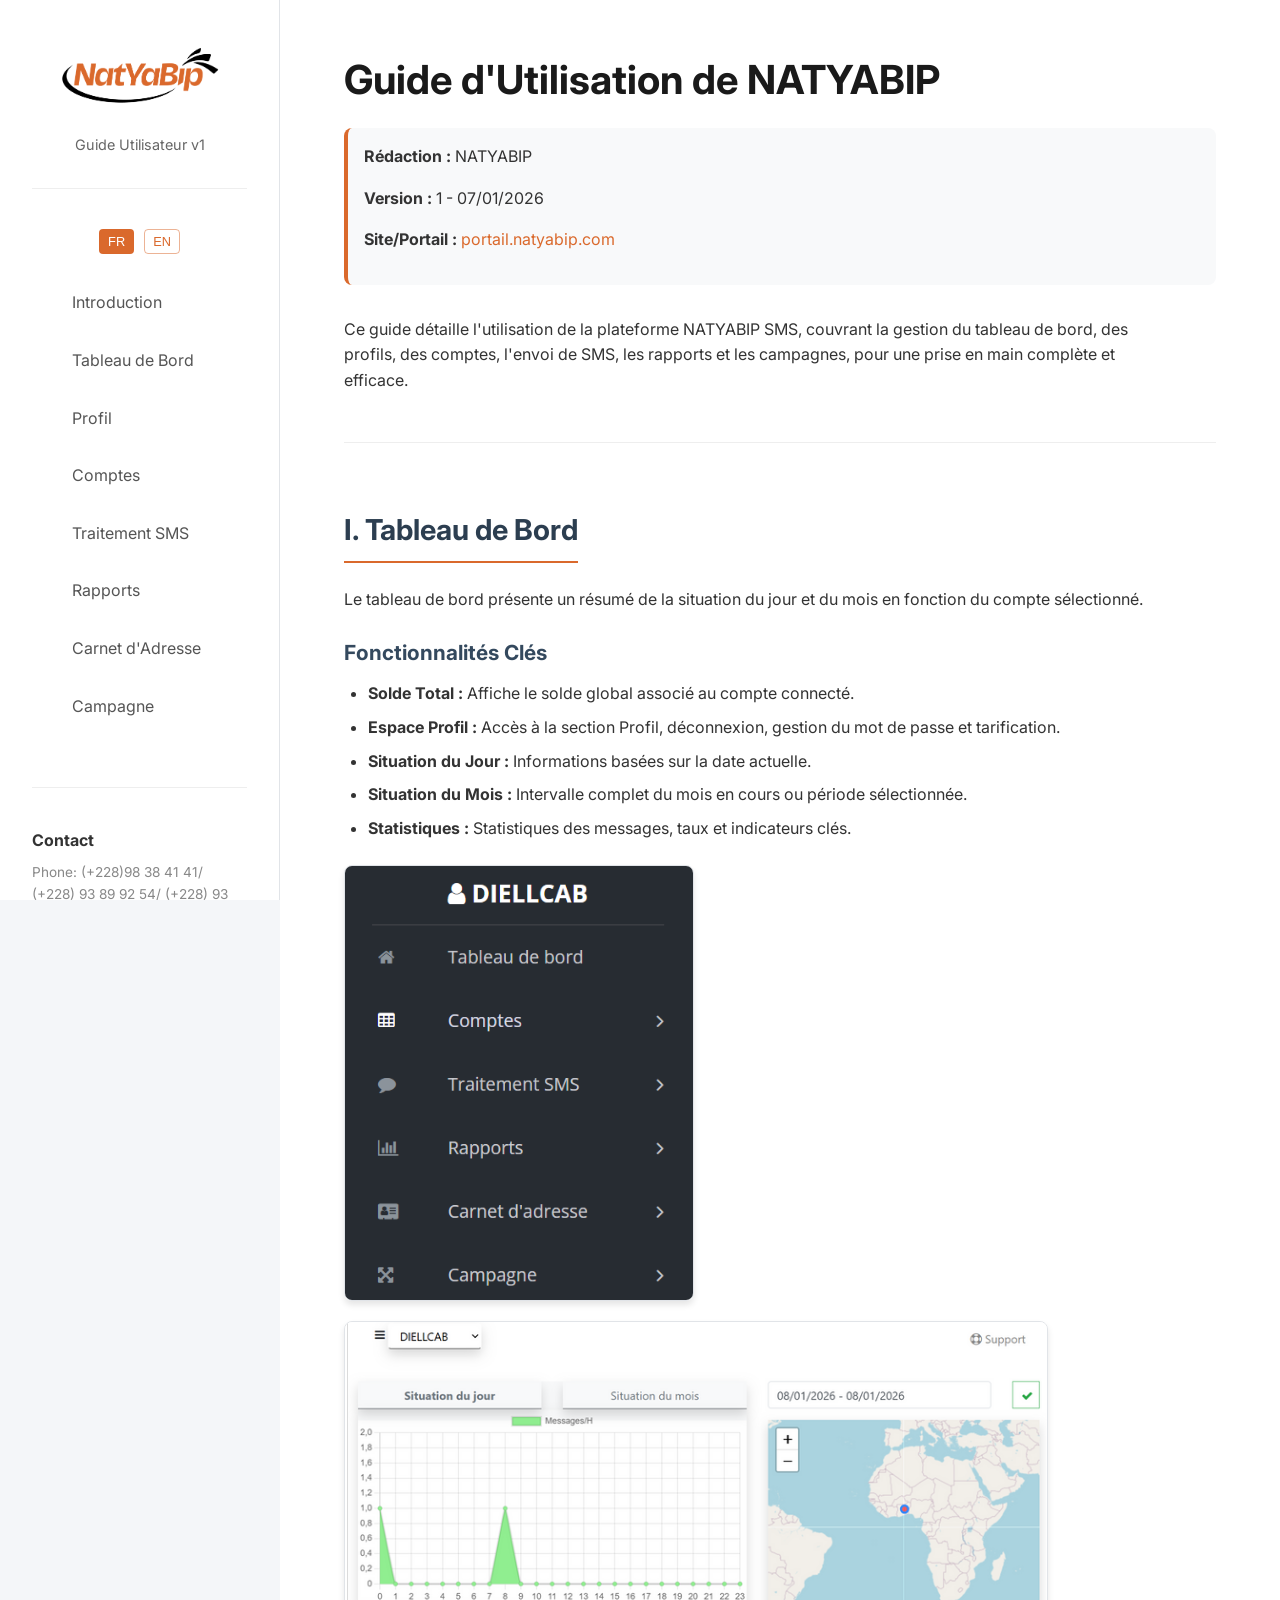
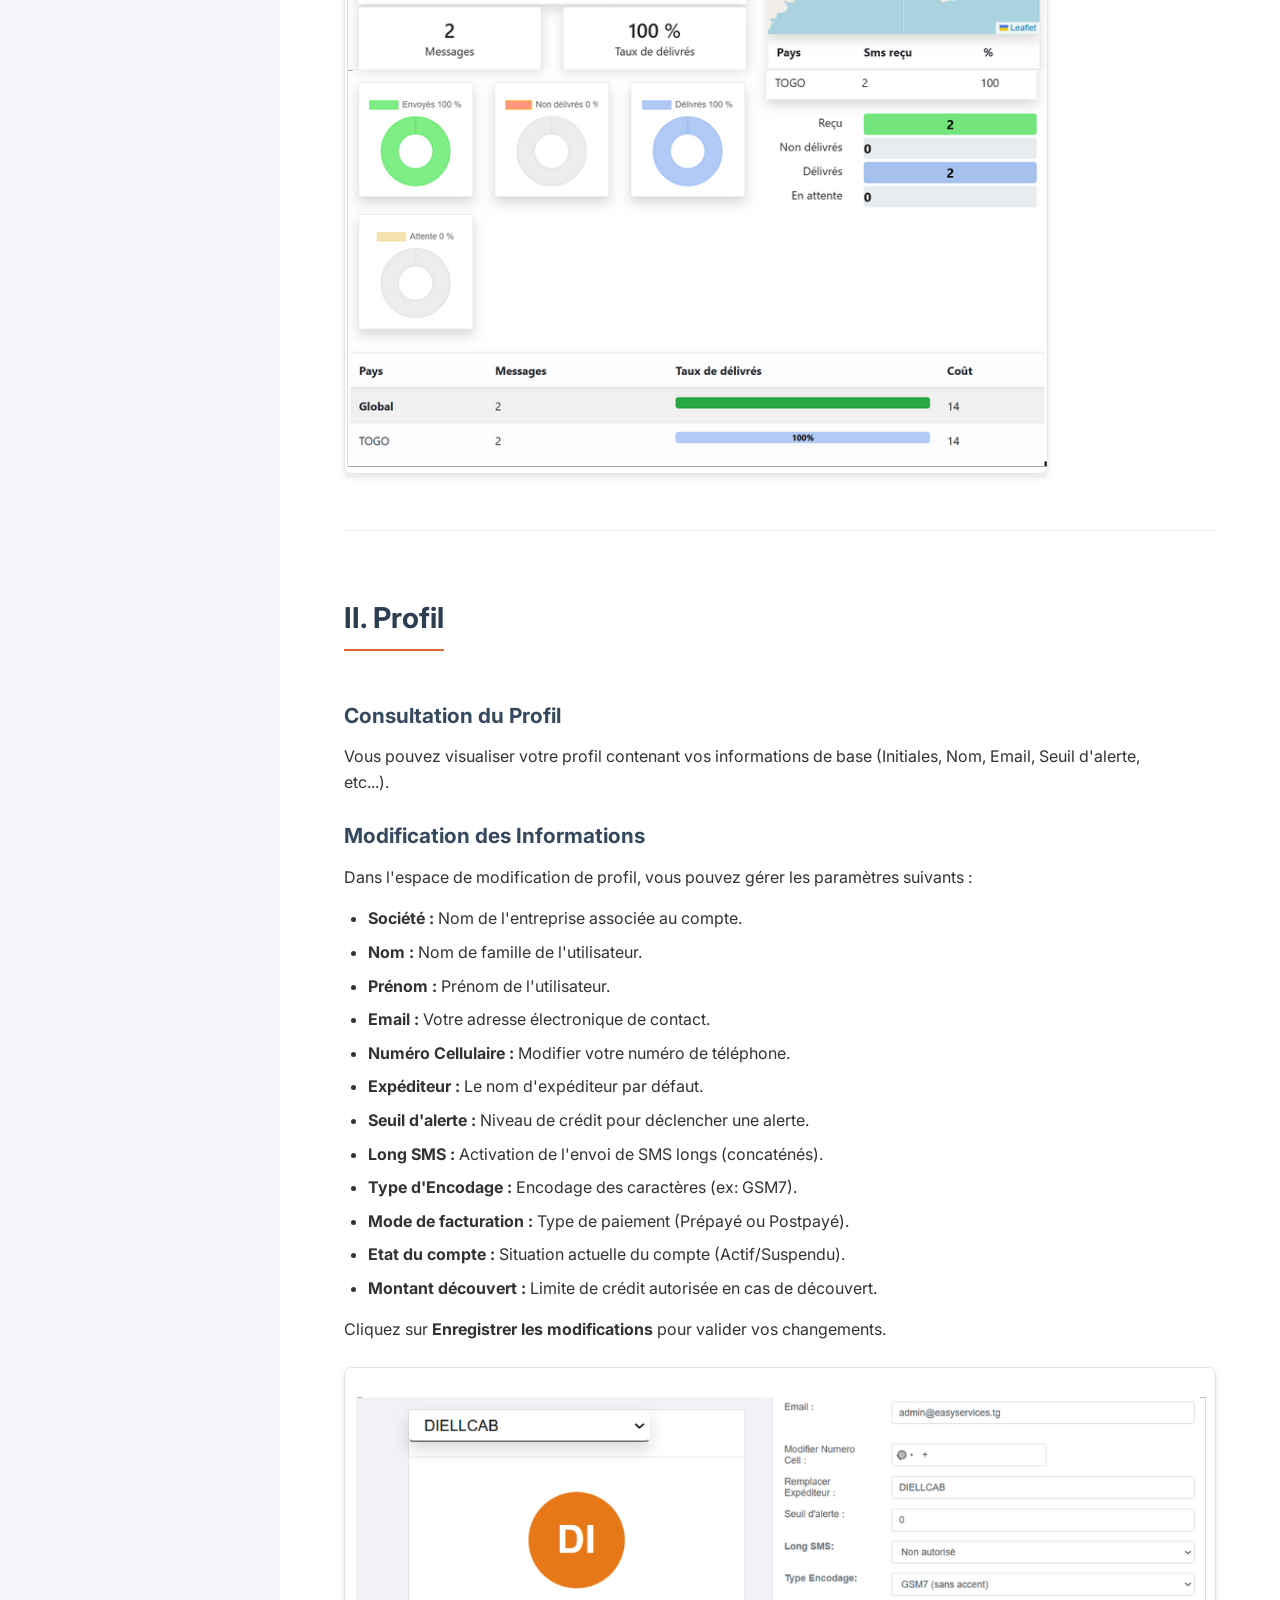
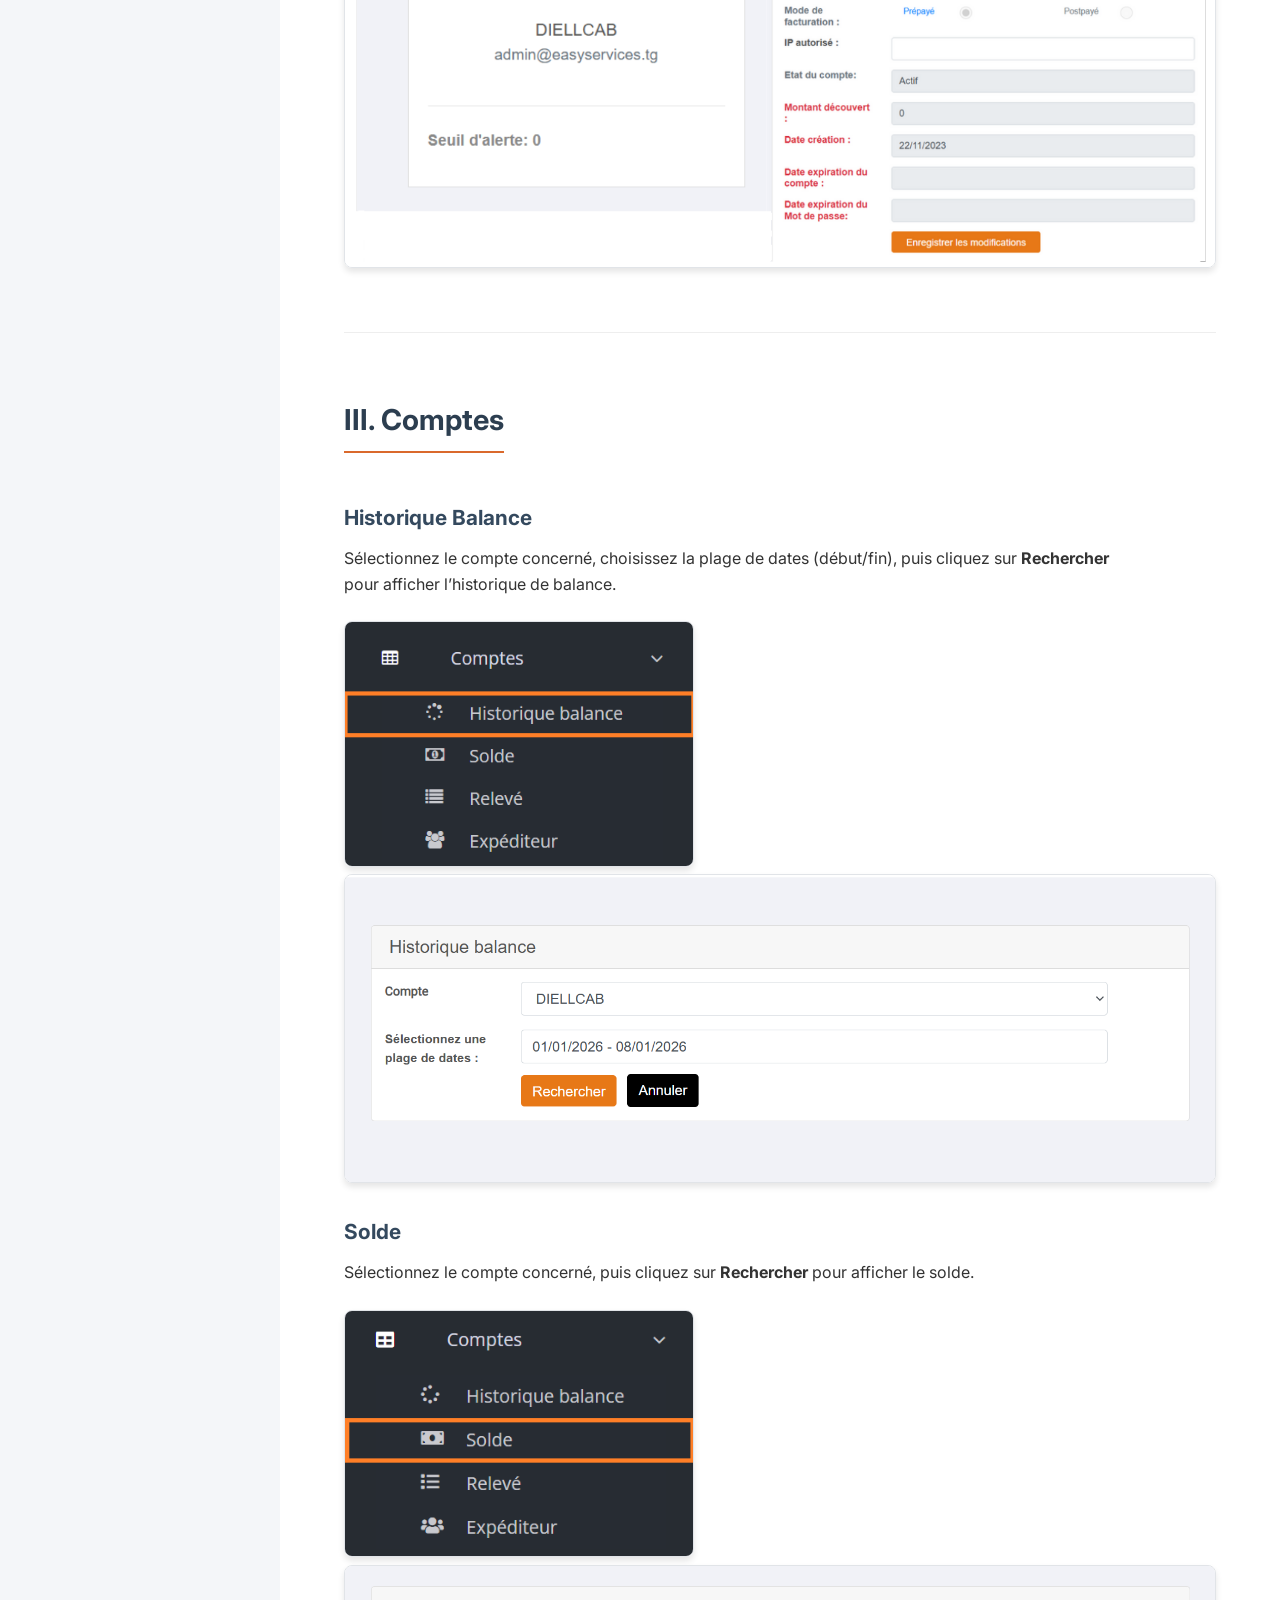
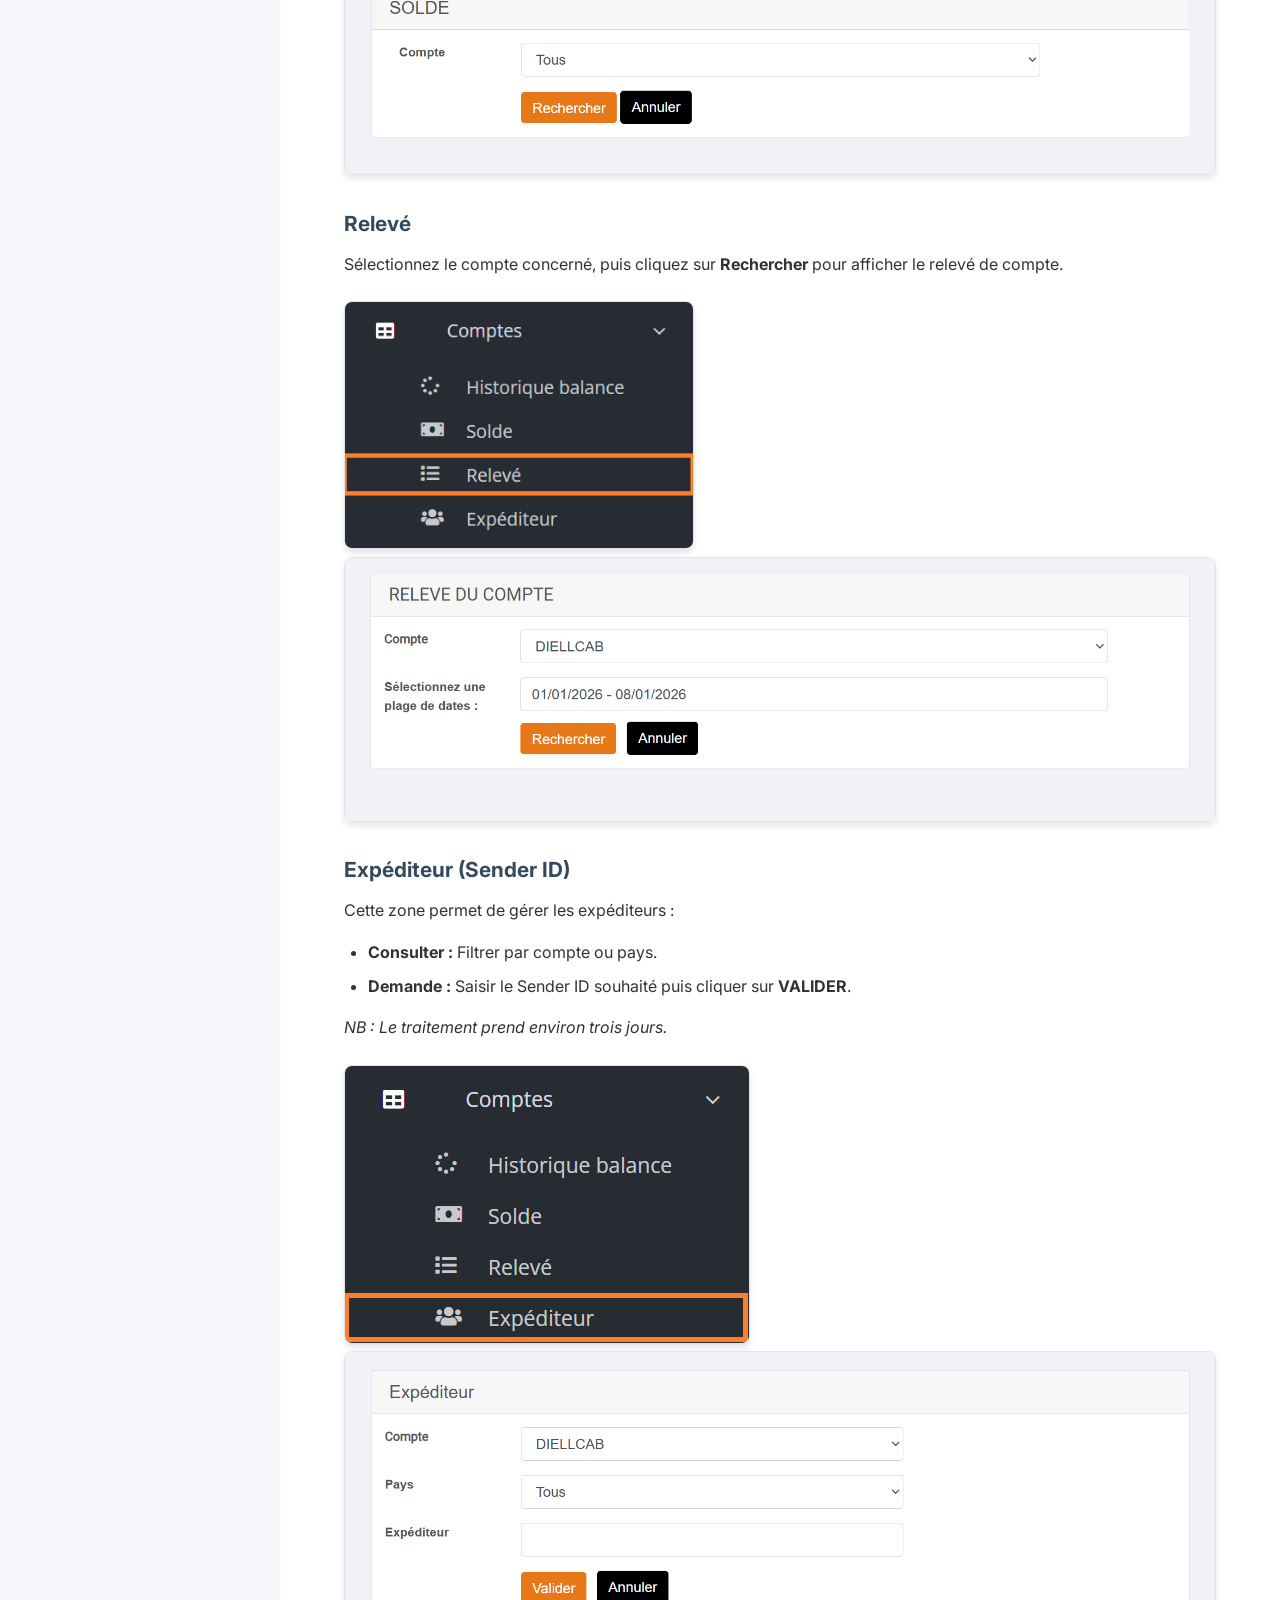
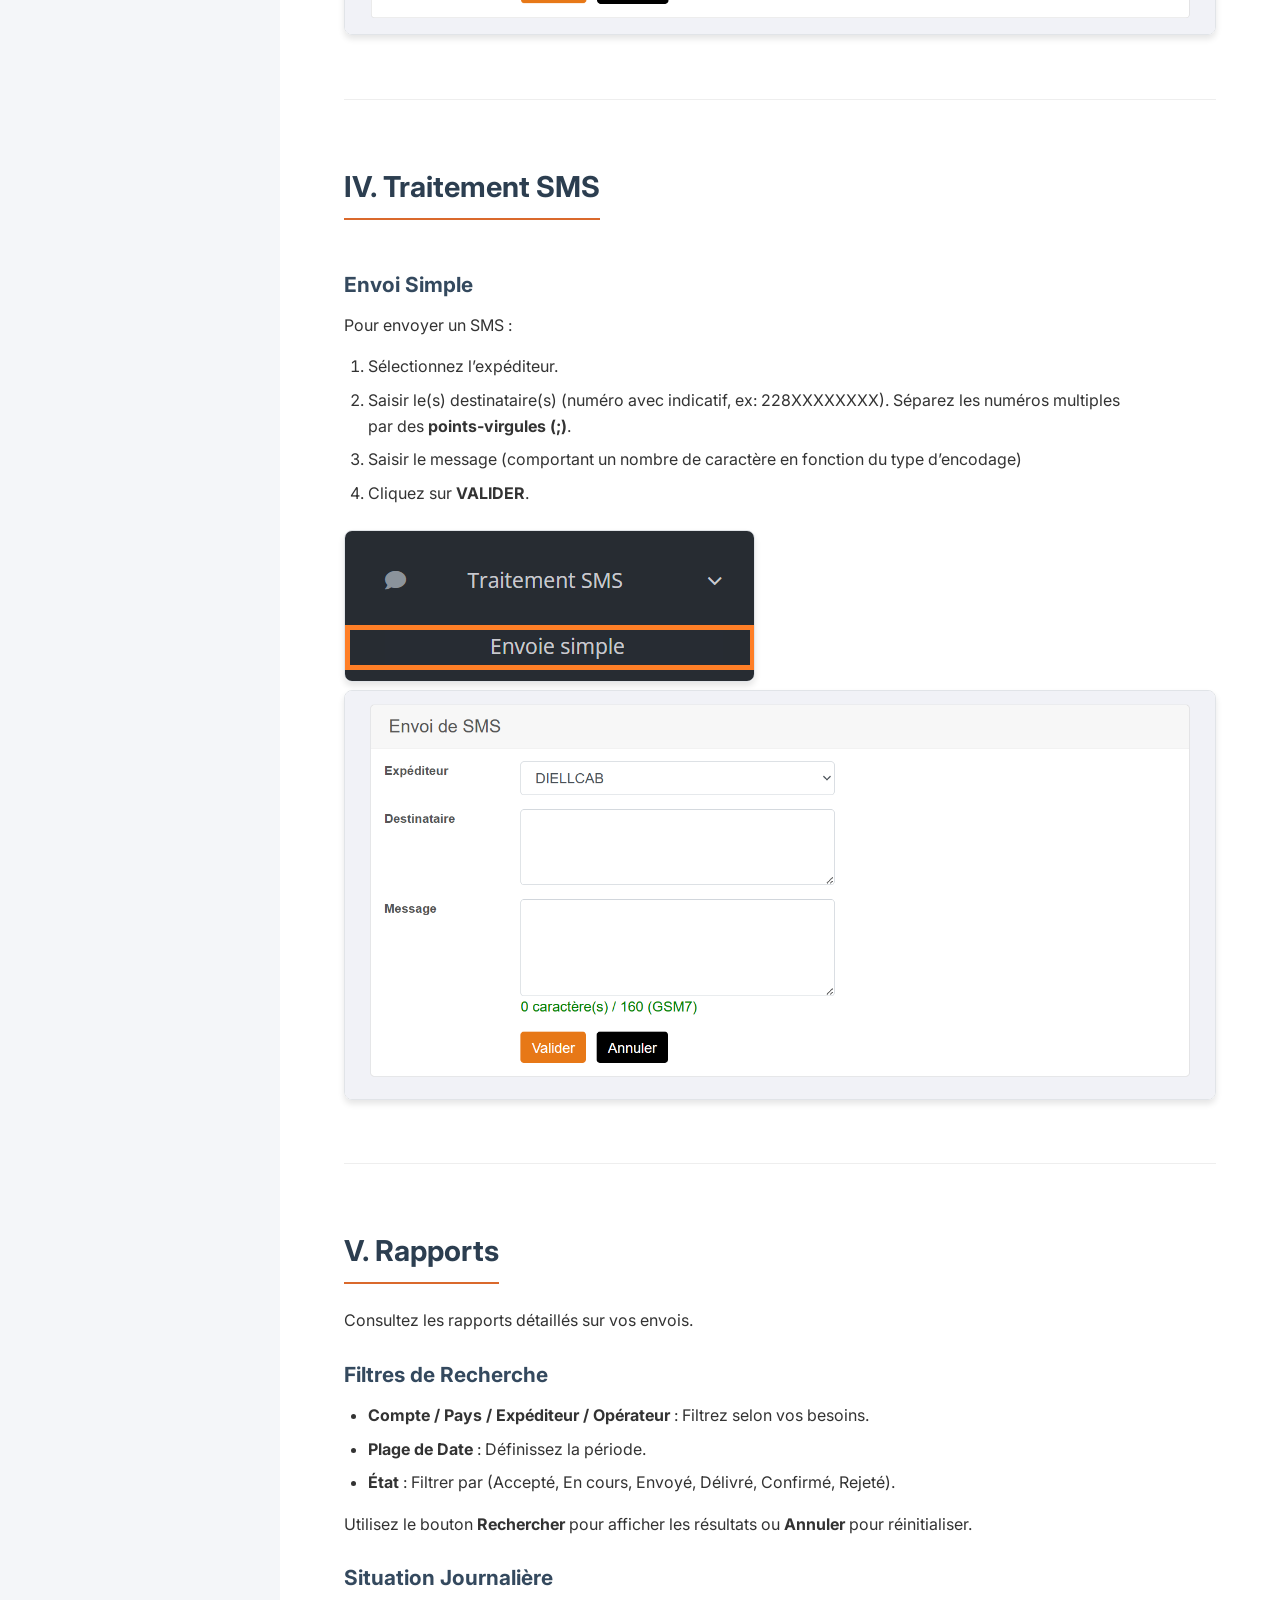
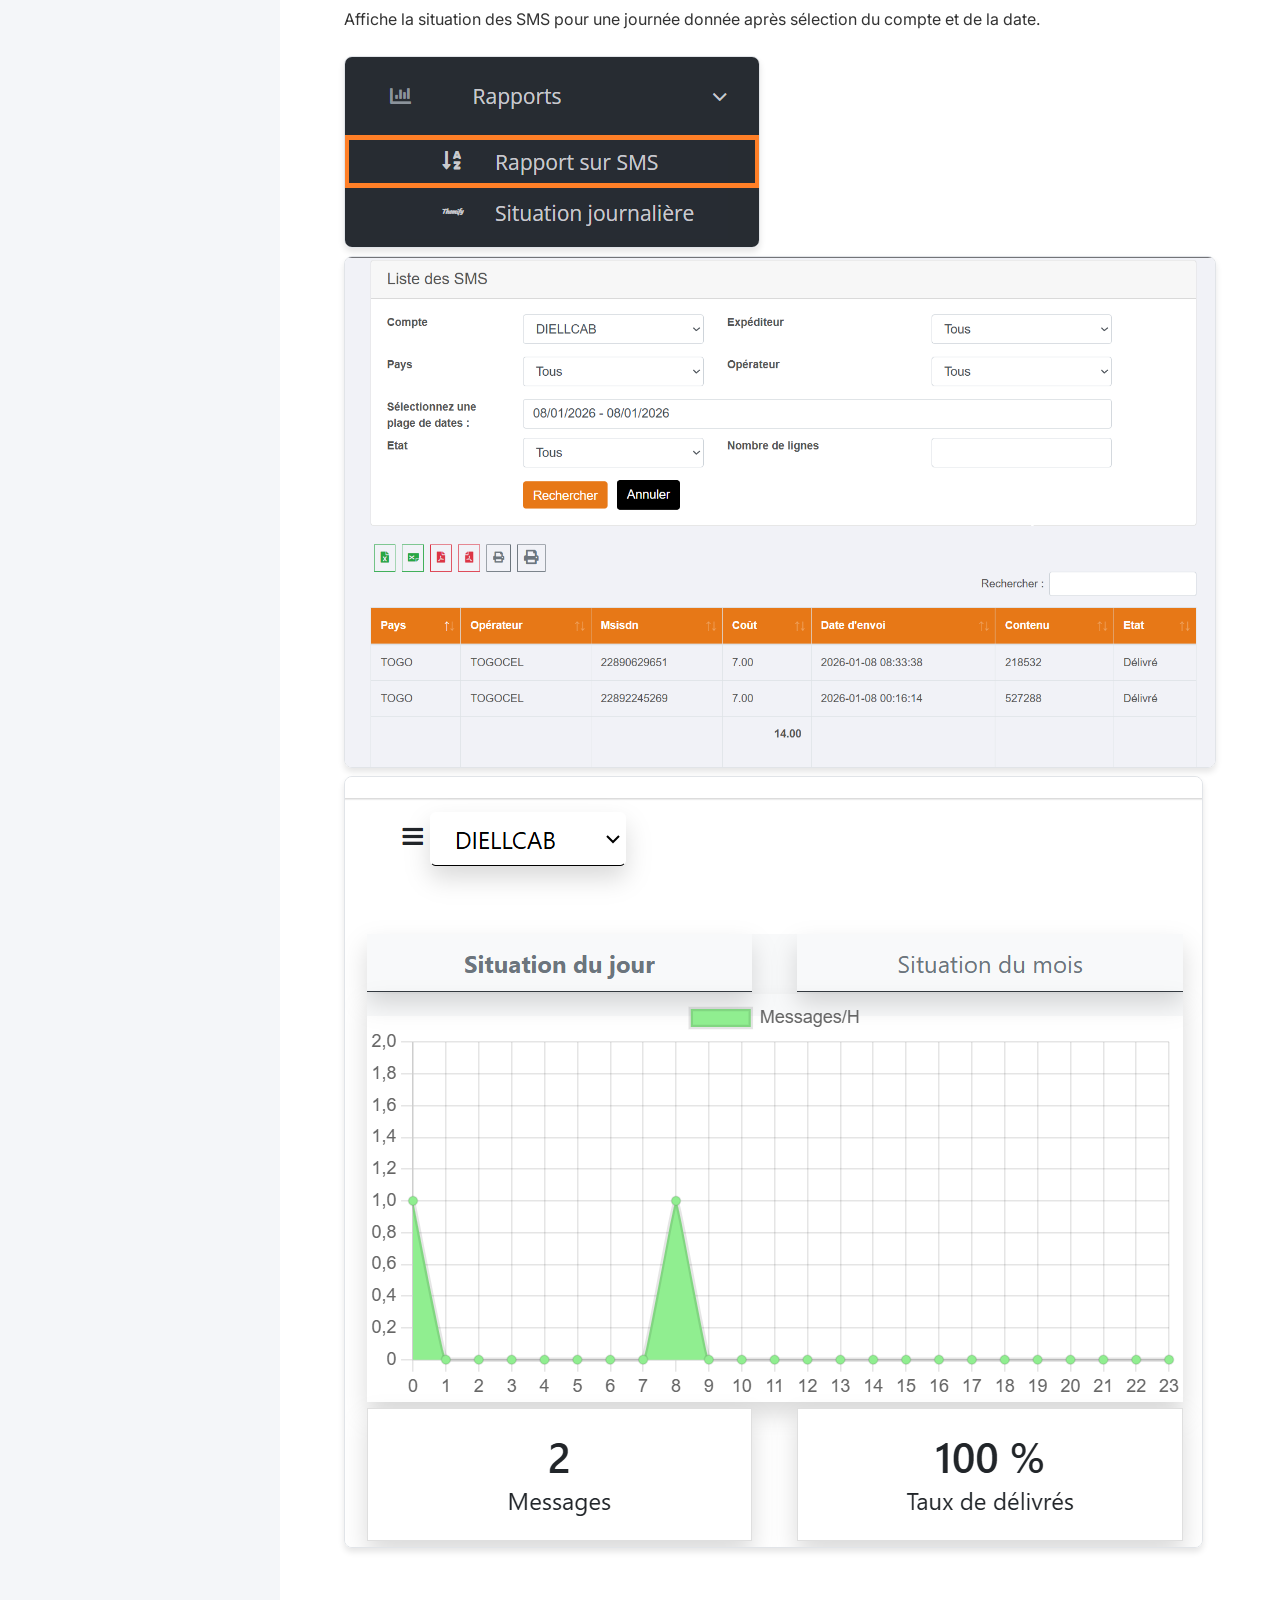
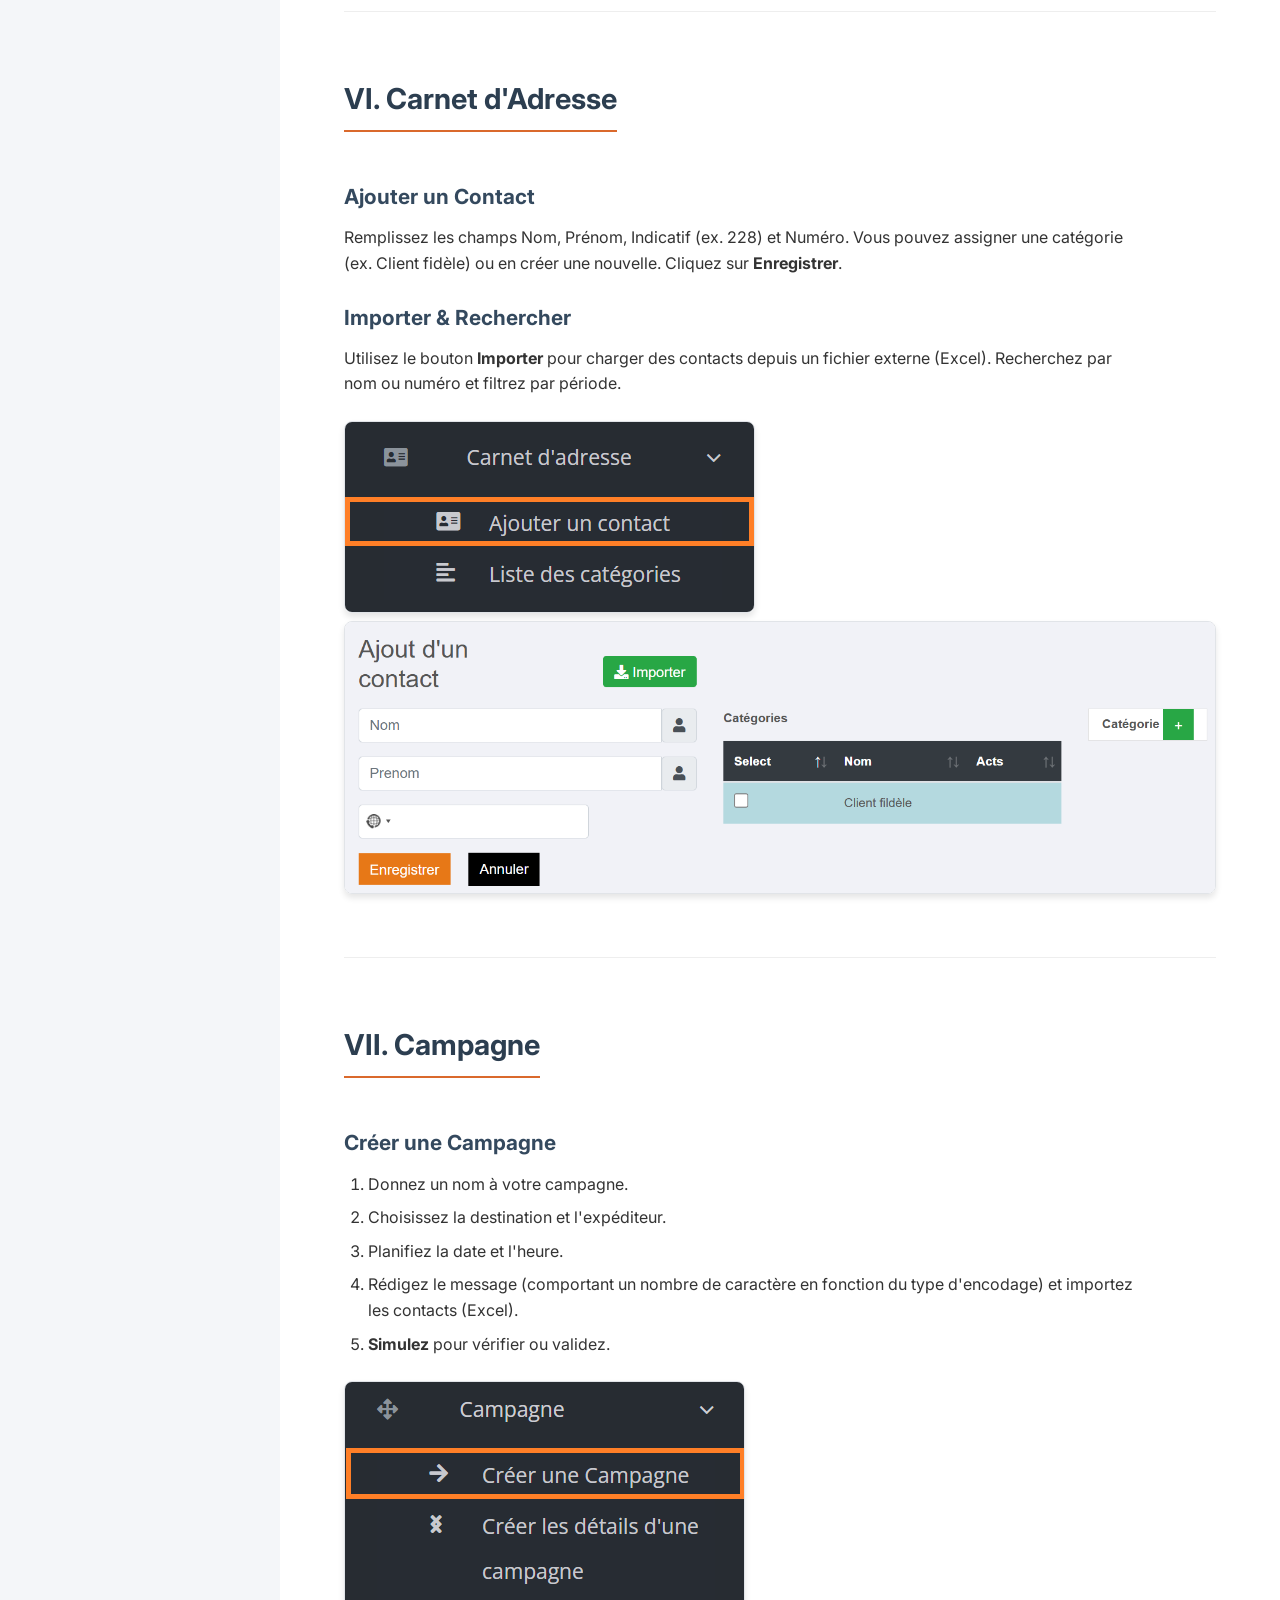
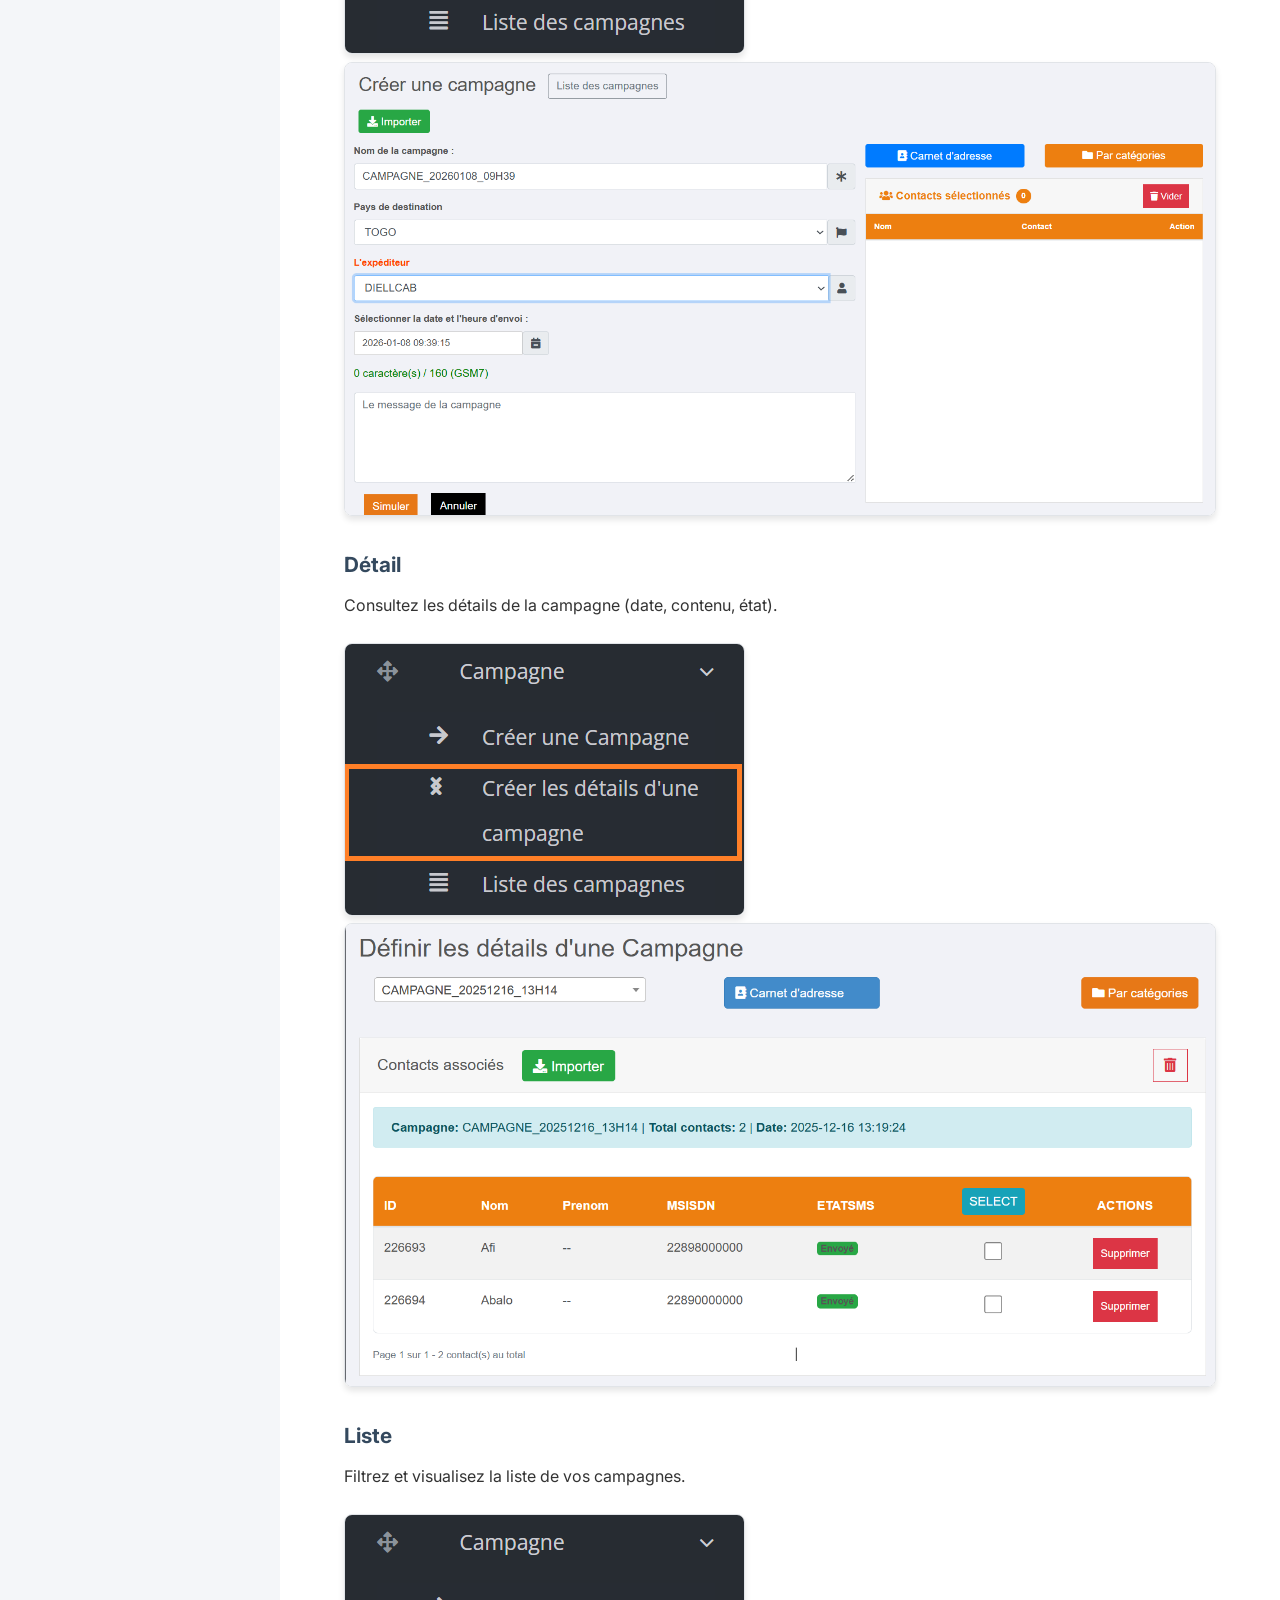
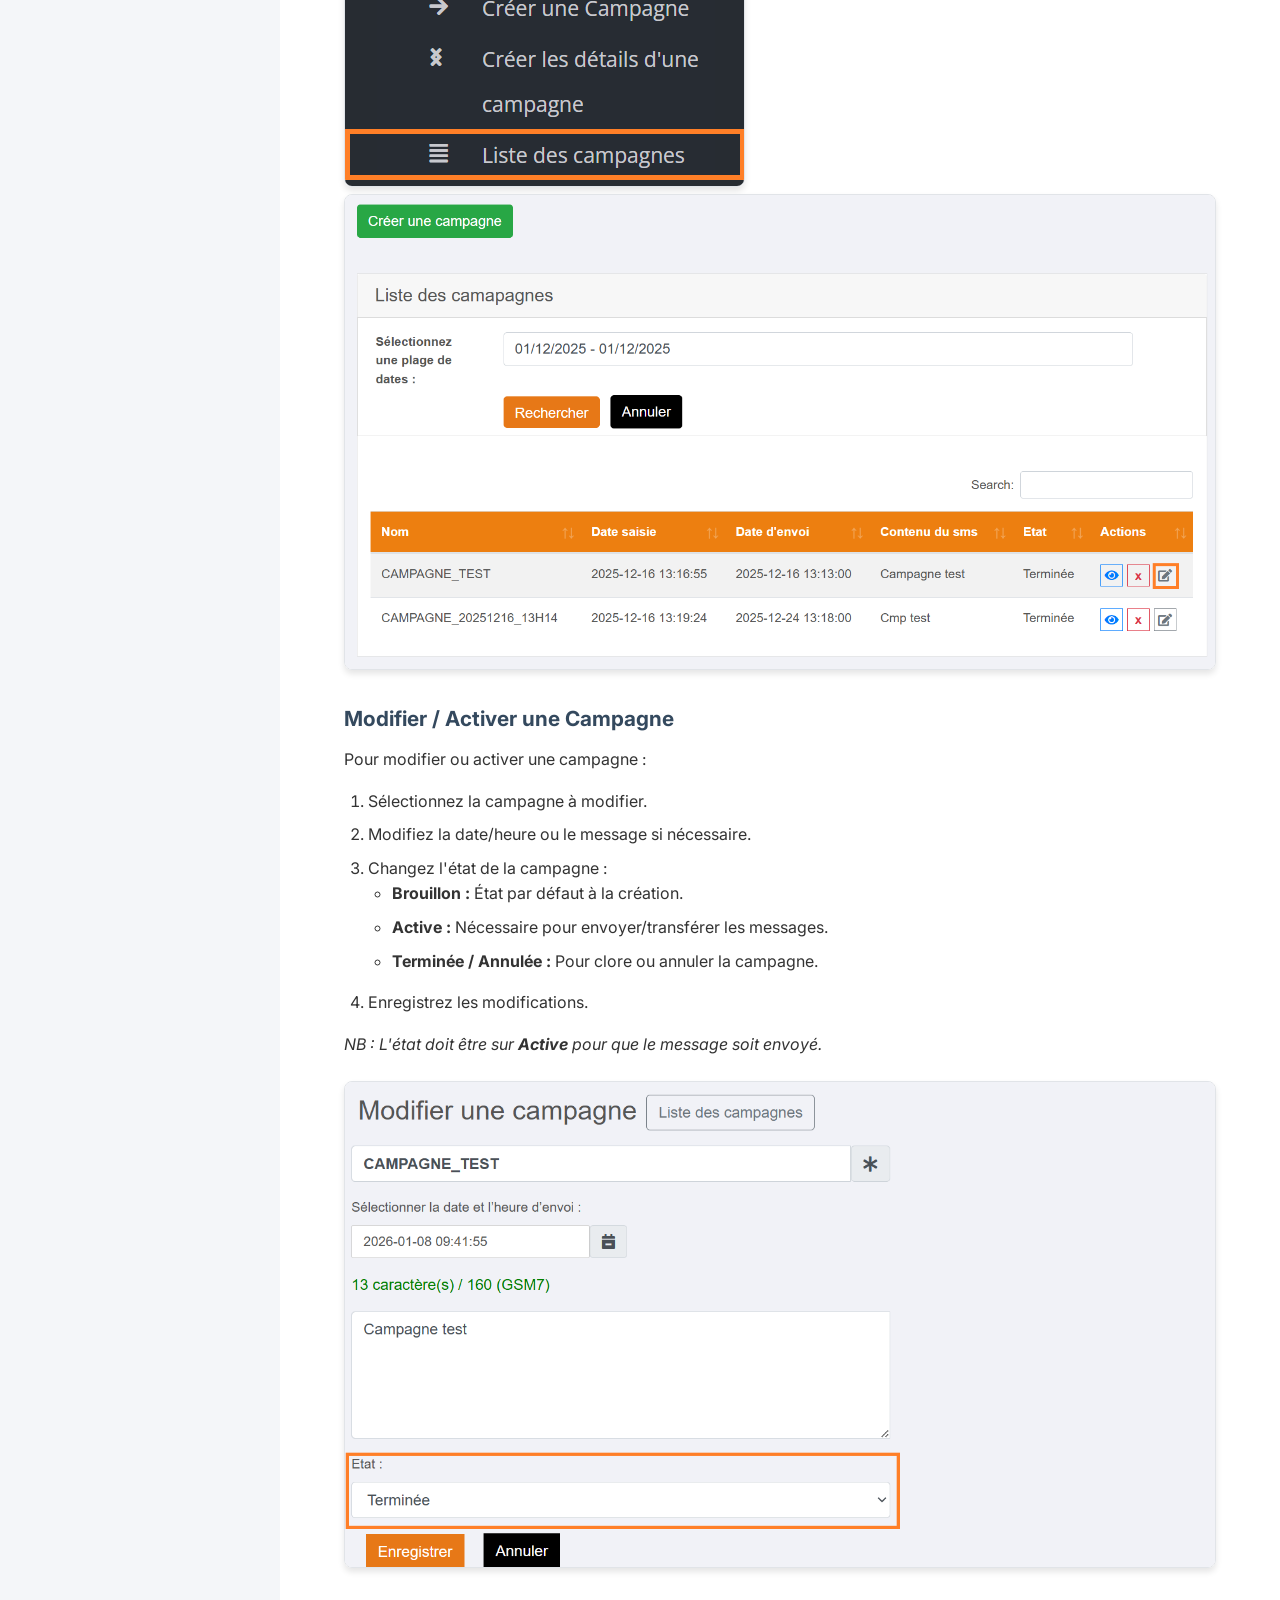
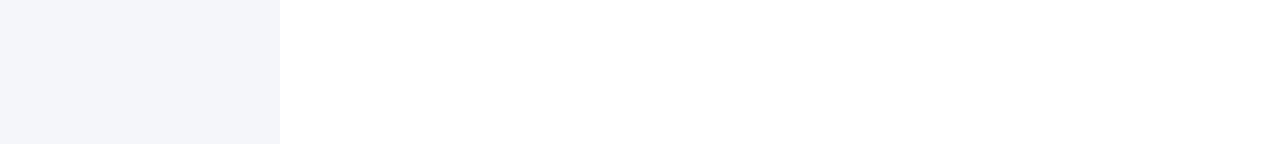
==== index.html @ 088c6b2b "update messages" ====
<!DOCTYPE html>
<html lang="fr">

<head>
    <meta charset="UTF-8">
    <meta name="viewport" content="width=device-width, initial-scale=1.0">
    <title>Guide d'Utilisation NATYABIP</title>
    <link rel="stylesheet" href="natyabip_guide.css">
    <link href="https://fonts.googleapis.com/css2?family=Inter:wght@300;400;500;600;700&display=swap" rel="stylesheet">
</head>

<body>

    <div class="container">
        <!-- Sidebar Navigation -->
        <nav class="sidebar">
            <button class="burger-menu" onclick="toggleMenu()" aria-label="Toggle Menu">☰</button>
            <div class="logo">
                <img src="images/logo.png" alt="Logo Natyabip" class="sidebar-logo">
                <p data-translate="user_guide">Guide Utilisateur v1</p>
            </div>

            <div class="lang-switch">
                <button class="btn-lang active" onclick="setLanguage('fr')">FR</button>
                <button class="btn-lang" onclick="setLanguage('en')">EN</button>
            </div>

            <ul>
                <li><a href="#intro" data-translate="nav_intro">Introduction</a></li>
                <li><a href="#dashboard" data-translate="nav_dashboard">Tableau de Bord</a></li>
                <li><a href="#profile" data-translate="nav_profile">Profil</a></li>
                <li><a href="#accounts" data-translate="nav_accounts">Comptes</a></li>
                <li><a href="#sms-processing" data-translate="nav_sms">Traitement SMS</a></li>
                <li><a href="#reports" data-translate="nav_reports">Rapports</a></li>
                <li><a href="#address-book" data-translate="nav_address">Carnet d'Adresse</a></li>
                <li><a href="#campaigns" data-translate="nav_campaigns">Campagne</a></li>
            </ul>
            <div class="contact-info">
                <h3 data-translate="contact">Contact</h3>
                <p>Phone: (+228)98 38 41 41/ (+228) 93 89 92 54/ (+228) 93 73 70 07</p>
                <p><a href="https://www.natyabip.com/" target="_blank">www.natyabip.com</a></p>
                <a href="Guide NATYABIP V1.pdf" download class="btn-download"
                    data-translate="download_pdf">Télécharger en PDF</a>
            </div>
        </nav>

        <!-- Main Content -->
        <main class="content">

            <section id="intro" class="section">
                <h1 data-translate="title_main">Guide d'Utilisation de NATYABIP</h1>
                <div class="metadata">
                    <p><strong><span data-translate="author">Rédaction</span> :</strong> NATYABIP</p>
                    <p><strong><span data-translate="version">Version</span> :</strong> 1 - 07/01/2026</p>
                    <p><strong>Site/Portail :</strong> <a href="https://portail.natyabip.com/">portail.natyabip.com</a>
                    </p>
                </div>
                <p data-translate="intro_desc">Ce guide détaille l'utilisation de la plateforme NATYABIP SMS, couvrant
                    la gestion du tableau de bord, des profils, des comptes, l'envoi de SMS, les rapports et les
                    campagnes, pour une prise en main complète et efficace.</p>
            </section>

            <section id="dashboard" class="section">
                <h2 data-translate="sec_dashboard">I. Tableau de Bord</h2>
                <p data-translate="dashboard_intro">Le tableau de bord présente un résumé de la situation du jour et du
                    mois en fonction du compte sélectionné.</p>

                <h3 data-translate="key_features">Fonctionnalités Clés</h3>
                <ul>
                    <li><strong data-translate="total_balance">Solde Total :</strong> <span
                            data-translate="total_balance_desc">Affiche le solde global associé au compte
                            connecté.</span></li>
                    <li><strong data-translate="profile_space">Espace Profil :</strong> <span
                            data-translate="profile_space_desc">Accès à la section Profil, déconnexion, gestion du mot
                            de passe et tarification.</span></li>
                    <li><strong data-translate="day_status">Situation du Jour :</strong> <span
                            data-translate="day_status_desc">Informations basées sur la date actuelle.</span></li>
                    <li><strong data-translate="month_status">Situation du Mois :</strong> <span
                            data-translate="month_status_desc">Intervalle complet du mois en cours ou période
                            sélectionnée.</span></li>
                    <li><strong data-translate="stats">Statistiques :</strong> <span
                            data-translate="stats_desc">Statistiques des messages, taux et indicateurs clés.</span></li>
                </ul>

                <div class="image-wrapper grid">
                    <img src="images/sidenav.png" alt="Vue Tableau de Bord" class="doc-image medium">
                    <img src="images/2.png" alt="Détail Tableau de Bord" class="doc-image">
                </div>
            </section>

            <section id="profile" class="section">
                <h2 data-translate="sec_profile">II. Profil</h2>
                <h3 data-translate="profile_consult">Consultation du Profil</h3>
                <p data-translate="profile_consult_desc">Vous pouvez visualiser votre profil contenant vos informations
                    de base (Initiales, Nom, Email, Seuil d'alerte, etc...).</p>


                <h3 data-translate="profile_edit">Modification des Informations</h3>
                <p data-translate="profile_edit_desc">Dans l'espace de modification de profil, vous pouvez gérer les
                    paramètres suivants :</p>
                <ul>
                    <li><strong data-translate="field_company">Société :</strong> <span
                            data-translate="field_company_desc">Nom de l'entreprise associée au compte.</span></li>
                    <li><strong data-translate="field_lastname">Nom :</strong> <span
                            data-translate="field_lastname_desc">Nom de famille de l'utilisateur.</span></li>
                    <li><strong data-translate="field_firstname">Prénom :</strong> <span
                            data-translate="field_firstname_desc">Prénom de l'utilisateur.</span></li>
                    <li><strong data-translate="field_email">Email :</strong> <span
                            data-translate="field_email_desc">Votre adresse électronique de contact.</span></li>
                    <li><strong data-translate="field_phone">Numéro Cellulaire :</strong> <span
                            data-translate="field_phone_desc">Modifier votre numéro de téléphone.</span></li>
                    <li><strong data-translate="field_sender">Expéditeur :</strong> <span
                            data-translate="field_sender_desc">Le nom d'expéditeur par défaut.</span></li>
                    <li><strong data-translate="field_alert">Seuil d'alerte :</strong> <span
                            data-translate="field_alert_desc">Niveau de crédit pour déclencher une alerte.</span></li>
                    <li><strong data-translate="field_longsms">Long SMS :</strong> <span
                            data-translate="field_longsms_desc">Activation de l'envoi de SMS longs (concaténés).</span>
                    </li>
                    <li><strong data-translate="field_encoding">Type d'Encodage :</strong> <span
                            data-translate="field_encoding_desc">Encodage des caractères (ex: GSM7).</span></li>
                    <li><strong data-translate="field_billing">Mode de facturation :</strong> <span
                            data-translate="field_billing_desc">Type de paiement (Prépayé ou Postpayé).</span></li>
                    <li><strong data-translate="field_account_status">Etat du compte :</strong> <span
                            data-translate="field_account_status_desc">Situation actuelle du compte
                            (Actif/Suspendu).</span></li>
                    <li><strong data-translate="field_overdraft">Montant découvert :</strong> <span
                            data-translate="field_overdraft_desc">Limite de crédit autorisée en cas de découvert.</span>
                    </li>
                </ul>
                <p data-translate="save_changes_info">Cliquez sur <strong>Enregistrer les modifications</strong> pour
                    valider vos changements.</p>

                <div class="image-wrapper">
                    <!-- Image Profil Edit -->
                    <img src="images/profile.png" alt="Modification Profil" class="doc-image">
                </div>
            </section>

            <section id="accounts" class="section">
                <h2 data-translate="sec_accounts">III. Comptes</h2>

                <h3 data-translate="balance_history">Historique Balance</h3>
                <p data-translate="balance_history_desc">Sélectionnez le compte concerné, choisissez la plage de dates
                    (début/fin), puis cliquez sur <strong>Rechercher</strong> pour afficher l’historique de balance.</p>
                <div class="image-wrapper">
                    <img src="images/comptes.png" alt="Historique Balance" class="doc-image medium">
                    <img src="images/historique balance.png" alt="Graphique Balance" class="doc-image">
                </div>

                <h3 data-translate="header_balance">Solde</h3>
                <p data-translate="desc_balance">Sélectionnez le compte concerné, puis cliquez sur
                    <strong>Rechercher</strong> pour afficher le solde.
                </p>
                <div class="image-wrapper">
                    <img src="images/sidesolde.png" alt="Vue Solde" class="doc-image medium">
                    <img src="images/soldepage.png" alt="Page Solde" class="doc-image">
                </div>

                <h3 data-translate="header_statement">Relevé</h3>
                <p data-translate="desc_statement">Sélectionnez le compte concerné, puis cliquez sur
                    <strong>Rechercher</strong> pour afficher le relevé de compte.
                </p>
                <div class="image-wrapper">
                    <img src="images/sidereleve.png" alt="Vue Relevé" class="doc-image medium">
                    <img src="images/relevecompte.png" alt="Page Relevé" class="doc-image">
                </div>

                <h3 data-translate="sender_id">Expéditeur (Sender ID)</h3>
                <p data-translate="sender_id_intro">Cette zone permet de gérer les expéditeurs :</p>
                <ul>
                    <li><strong data-translate="consult">Consulter :</strong> <span
                            data-translate="consult_desc">Filtrer par compte ou pays.</span></li>
                    <li><strong data-translate="request">Demande :</strong> <span data-translate="request_desc">Saisir
                            le Sender ID souhaité puis cliquer sur <strong>VALIDER</strong>.</span></li>
                </ul>
                <p><em data-translate="sender_note">NB : Le traitement prend environ trois jours.</em></p>
                <div class="image-wrapper">
                    <img src="images/sideexpediteur.png" alt="Gestion Expéditeur" class="doc-image">
                    <img src="images/expediteurpage.png" alt="Graphique Solde" class="doc-image">
                </div>
            </section>

            <section id="sms-processing" class="section">
                <h2 data-translate="sec_sms">IV. Traitement SMS</h2>
                <h3 data-translate="simple_send">Envoi Simple</h3>
                <p data-translate="send_steps">Pour envoyer un SMS :</p>
                <ol>
                    <li data-translate="step_sender">Sélectionnez l’expéditeur.</li>
                    <li data-translate="step_recipient">Saisir le(s) destinataire(s) (numéro avec indicatif, ex:
                        228XXXXXXXX). Séparez les numéros multiples par des <strong>points-virgules (;)</strong>.</li>
                    <li data-translate="step_message">Saisir le message (comportant un nombre de caractère en fonction
                        du type d’encodage)</li>
                    <li data-translate="step_validate">Cliquez sur <strong>VALIDER</strong>.</li>
                </ol>
                <div class="image-wrapper">
                    <img src="images/traitement sms.png" alt="Interface Envoi SMS" class="doc-image">
                    <img src="images/envoiesimple.png" alt="Confirmation Envoi" class="doc-image">
                </div>
            </section>

            <section id="reports" class="section">
                <h2 data-translate="sec_reports">V. Rapports</h2>
                <p data-translate="reports_intro">Consultez les rapports détaillés sur vos envois.</p>

                <h3 data-translate="search_filters">Filtres de Recherche</h3>
                <ul>
                    <li><strong data-translate="filter_criteria">Compte / Pays / Expéditeur / Opérateur</strong> : <span
                            data-translate="filter_criteria_desc">Filtrez selon vos besoins.</span></li>
                    <li><strong data-translate="date_range">Plage de Date</strong> : <span
                            data-translate="date_range_desc">Définissez la période.</span></li>
                    <li><strong data-translate="status">État</strong> : <span data-translate="status_desc">Filtrer par
                            (Accepté, En cours, Envoyé, Délivré, Confirmé, Rejeté).</span></li>
                </ul>
                <p data-translate="search_buttons">Utilisez le bouton <strong>Rechercher</strong> pour afficher les
                    résultats ou <strong>Annuler</strong> pour réinitialiser.</p>

                <h3 data-translate="daily_situation">Situation Journalière</h3>
                <p data-translate="daily_situation_desc">Affiche la situation des SMS pour une journée donnée après
                    sélection du compte et de la date.</p>

                <div class="image-wrapper">
                    <img src="images/rapport.png" alt="Rapport SMS" class="doc-image">
                    <img src="images/liste.png" alt="Tableau Rapport" class="doc-image">
                    <img src="images/graphique.png" alt="Graphique Rapport" class="doc-image">
                </div>
            </section>

            <section id="address-book" class="section">
                <h2 data-translate="sec_address">VI. Carnet d'Adresse</h2>

                <h3 data-translate="add_contact">Ajouter un Contact</h3>
                <p data-translate="add_contact_desc">Remplissez les champs Nom, Prénom, Indicatif (ex. 228) et Numéro.
                    Vous pouvez assigner une catégorie (ex. Client fidèle) ou en créer une nouvelle. Cliquez sur
                    <strong>Enregistrer</strong>.
                </p>

                <h3 data-translate="import_search">Importer & Rechercher</h3>
                <p data-translate="import_search_desc">Utilisez le bouton <strong>Importer</strong> pour charger des
                    contacts depuis un fichier externe (Excel). Recherchez par nom ou numéro et filtrez par période.
                </p>

                <div class="image-wrapper">
                    <img src="images/carnetd'adresse.png" alt="Ajout Contact" class="doc-image">
                    <img src="images/ajouterContact.png" alt="Liste Contacts" class="doc-image">
                </div>
            </section>

            <section id="campaigns" class="section">
                <h2 data-translate="sec_campaigns">VII. Campagne</h2>

                <h3 data-translate="create_campaign">Créer une Campagne</h3>
                <ol>
                    <li data-translate="camp_step1">Donnez un nom à votre campagne.</li>
                    <li data-translate="camp_step2">Choisissez la destination et l'expéditeur.</li>
                    <li data-translate="camp_step3">Planifiez la date et l'heure.</li>
                    <li data-translate="camp_step4">Rédigez le message (comportant un nombre de caractère en fonction du
                        type d'encodage) et importez les contacts (Excel).</li>
                    <li data-translate="camp_step5"><strong>Simulez</strong> pour vérifier ou validez.</li>
                </ol>

                <div class="image-wrapper">
                    <img src="images/campagne.png" alt="Création Campagne" class="doc-image">
                    <img src="images/creercampagne.png" alt="Détails Campagne" class="doc-image">
                </div>

                <h3 data-translate="header_detail">Détail</h3>
                <p data-translate="desc_detail">Consultez les détails de la campagne (date, contenu, état).</p>
                <div class="image-wrapper">
                    <img src="images/campagne2.png" alt="Liste Campagnes" class="doc-image">
                    <img src="images/detailcampagne.png" alt="Détails Campagne" class="doc-image">
                </div>

                <h3 data-translate="header_list">Liste</h3>
                <p data-translate="desc_list">Filtrez et visualisez la liste de vos campagnes.</p>
                <div class="image-wrapper">
                    <img src="images/campagne3.png" alt="Liste Campagnes" class="doc-image">
                    <img src="images/listecampagne.png" alt="Détails Campagne" class="doc-image">
                </div>

                <h3 data-translate="mod_active">Modifier / Activer une Campagne</h3>
                <p data-translate="mod_active_intro">Pour modifier ou activer une campagne :</p>
                <ol>
                    <li data-translate="mod_step1">Sélectionnez la campagne à modifier.</li>
                    <li data-translate="mod_step2">Modifiez la date/heure ou le message si nécessaire.</li>
                    <li>
                        <span data-translate="mod_step3">Changez l'état de la campagne :</span>
                        <ul>
                            <li><strong data-translate="state_draft">Brouillon :</strong> <span
                                    data-translate="state_draft_desc">État par défaut à la création.</span></li>
                            <li><strong data-translate="state_active">Active :</strong> <span
                                    data-translate="state_active_desc">Nécessaire pour envoyer/transférer les
                                    messages.</span></li>
                            <li><strong data-translate="state_done">Terminée / Annulée :</strong> <span
                                    data-translate="state_done_desc">Pour clore ou annuler la campagne.</span></li>
                        </ul>
                    </li>
                    <li data-translate="mod_step4">Enregistrez les modifications.</li>
                </ol>
                <p><em data-translate="active_note">NB : L'état doit être sur <strong>Active</strong> pour que le
                        message soit envoyé.</em></p>
                <div class="image-wrapper">
                    <img src="images/modifier campagne.png" alt="Modification Campagne" class="doc-image">
                </div>
            </section>
        </main>
    </div>

    <button id="btnBackToTop" onclick="scrollToTop()" title="Retour en haut">↑</button>

    <script src="message.fr.js"></script>
    <script src="message.en.js"></script>
    <script src="sricpt.js"></script>
</body>

</html>
---- natyabip_guide.css ----
/* Reset et Base */
* {
    box-sizing: border-box;
    margin: 0;
    padding: 0;
}

body {
    font-family: 'Inter', sans-serif;
    line-height: 1.6;
    color: #333;
    background-color: #f4f6f9;
}

a {
    color: rgba(218, 105, 44, 1);
    text-decoration: none;
}

a:hover {
    text-decoration: underline;
}

/* Layout */
.container {
    display: flex;
    min-height: 100vh;
}

/* Sidebar */
.sidebar {
    width: 280px;
    background-color: #ffffff;
    border-right: 1px solid #e1e4e8;
    padding: 2rem;
    position: fixed;
    height: 100%;
    overflow-y: auto;
    display: flex;
    flex-direction: column;
}

.sidebar .logo {
    margin-bottom: 2rem;
    border-bottom: 1px solid #eee;
    padding-bottom: 1rem;
    text-align: center;
    /* Center the logo and text */
}

.sidebar-logo {
    max-width: 180px;
    /* Reasonable width for sidebar */
    height: auto;
    display: inline-block;
    margin-bottom: 0.5rem;
}

.sidebar .logo h2 {
    color: rgba(218, 105, 44, 1);
    font-size: 1.5rem;
    display: none;
    /* Hide if it still exists in some versions, though user removed it */
}

.sidebar .logo p {
    color: #666;
    font-size: 0.9rem;
}

.sidebar ul {
    list-style: none;
    flex-grow: 1;
}

.sidebar ul li {
    margin-bottom: 0.5rem;
}

.sidebar ul li a {
    display: block;
    padding: 0.75rem 1rem;
    color: #555;
    border-radius: 6px;
    transition: background 0.2s, color 0.2s;
}

.sidebar ul li a:hover {
    background-color: rgba(218, 105, 44, 0.1);
    color: rgba(218, 105, 44, 1);
}

.sidebar .contact-info {
    margin-top: 2rem;
    padding-top: 1rem;
    border-top: 1px solid #eee;
    font-size: 0.85rem;
    color: #888;
}

.sidebar .contact-info h3 {
    font-size: 1rem;
    margin-bottom: 0.5rem;
    color: #333;
}

/* Main Content */
.content {
    flex: 1;
    margin-left: 280px;
    /* Width of sidebar */
    padding: 3rem 4rem;
    background-color: #fff;
    max-width: 100%;
}

/* Sections */
.section {
    margin-bottom: 4rem;
    border-bottom: 1px solid #eee;
    padding-bottom: 2rem;
}

.section:last-child {
    border-bottom: none;
}

h1 {
    font-size: 2.5rem;
    color: #1a1a1a;
    margin-bottom: 1rem;
}

h2 {
    font-size: 1.8rem;
    color: #2c3e50;
    margin-bottom: 1.5rem;
    padding-bottom: 0.5rem;
    border-bottom: 2px solid rgba(218, 105, 44, 1);
    display: inline-block;
}

h3 {
    font-size: 1.3rem;
    color: #34495e;
    margin-top: 1.5rem;
    margin-bottom: 0.75rem;
}

p {
    margin-bottom: 1rem;
    max-width: 800px;
}

ul,
ol {
    margin-bottom: 1rem;
    padding-left: 1.5rem;
    max-width: 800px;
}

li {
    margin-bottom: 0.5rem;
}

.metadata {
    background-color: #f8f9fa;
    padding: 1rem;
    border-radius: 8px;
    border-left: 4px solid rgba(218, 105, 44, 1);
    margin-bottom: 2rem;
}

/* Button Style */
.btn-download {
    display: block;
    width: 100%;
    margin-top: 1rem;
    padding: 0.75rem;
    background-color: rgba(218, 105, 44, 1);
    color: white;
    border: none;
    border-radius: 6px;
    cursor: pointer;
    font-size: 0.9rem;
    font-family: inherit;
    transition: background 0.2s;
}

.btn-download:hover {
    background-color: rgba(180, 80, 30, 1);
}

/* Language Switcher */
.lang-switch {
    margin-top: 0.5rem;
    display: flex;
    gap: 10px;
    justify-content: center;
    margin-bottom: 1.5rem;
}

.btn-lang {
    padding: 0.25rem 0.5rem;
    background-color: transparent;
    border: 1px solid rgba(218, 105, 44, 0.5);
    color: rgba(218, 105, 44, 1);
    border-radius: 4px;
    cursor: pointer;
    font-weight: 500;
    font-size: 0.8rem;
    transition: all 0.2s;
}

.btn-lang.active,
.btn-lang:hover {
    background-color: rgba(218, 105, 44, 1);
    color: white;
}

/* Images Basic Style */
.image-wrapper {
    margin-top: 1.5rem;
    margin-bottom: 1.5rem;
}

.image-wrapper.grid {
    display: flex;
    gap: 20px;
    flex-wrap: wrap;
    align-items: flex-start;
}

.doc-image {
    max-width: 100%;
    height: auto;
    border-radius: 8px;
    box-shadow: 0 4px 6px rgba(0, 0, 0, 0.1);
    border: 1px solid #e1e4e8;
}

.doc-image.small {
    max-width: 250px;
}

.doc-image.medium {
    max-width: 350px;
}

/* Burger Menu */
.burger-menu {
    display: none;
}

/* Responsive */
@media (max-width: 900px) {
    .container {
        flex-direction: column;
    }

    .sidebar {
        width: 100%;
        height: auto;
        position: relative;
        border-right: none;
        border-bottom: 1px solid #e1e4e8;
        padding: 1rem;
    }

    .burger-menu {
        display: block;
        position: absolute;
        top: 15px;
        left: 20px;
        background: none;
        border: none;
        font-size: 1.8rem;
        cursor: pointer;
        color: rgba(218, 105, 44, 1);
        z-index: 10;
    }

    .sidebar .logo {
        text-align: center;
        margin-bottom: 1rem;
        padding-top: 0;
        border-bottom: none;
        /* Cleaner look when collapsed */
    }

    /* Hide menu items by default on mobile */
    .sidebar ul,
    .sidebar .contact-info,
    .sidebar .lang-switch {
        display: none;
    }

    /* Show when active */
    .sidebar.active ul,
    .sidebar.active .contact-info,
    .sidebar.active .lang-switch {
        display: block;
        /* Or flex for lang-switch */
    }

    .sidebar.active .lang-switch {
        display: flex;
        /* Keep flex layout for buttons */
    }

    .sidebar.active .logo {
        border-bottom: 1px solid #eee;
        /* Restore border when open */
    }

    .content {
        margin-left: 0;
        padding: 2rem;
    }
}

/* Back to Top Button */
#btnBackToTop {
    display: none;
    /* Hidden by default */
    position: fixed;
    /* Fixed/sticky position */
    bottom: 20px;
    /* Place the button at the bottom of the page */
    right: 30px;
    /* Place the button 30px from the right */
    z-index: 99;
    /* Make sure it does not overlap */
    border: none;
    /* Remove borders */
    outline: none;
    /* Remove outline */
    background-color: rgba(218, 105, 44, 1);
    /* Set a background color */
    color: white;
    /* Text color */
    cursor: pointer;
    /* Add a mouse pointer on hover */
    padding: 15px;
    /* Some padding */
    border-radius: 50%;
    /* Rounded corners */
    font-size: 18px;
    /* Increase font size */
    box-shadow: 0 4px 6px rgba(0, 0, 0, 0.3);
    transition: background-color 0.3s;
}

#btnBackToTop:hover {
    background-color: #333;
    /* Add a dark-grey background on hover */
}

/* Print Styles */
@media print {
    .sidebar {
        display: none;
    }

    .content {
        margin-left: 0;
        padding: 0;
    }

    .btn-download,
    .lang-switch {
        display: none;
    }

    .container {
        display: block;
    }

    body {
        background-color: white;
    }

    .section {
        page-break-inside: avoid;
    }

    a {
        text-decoration: none;
        color: #000;
    }
}
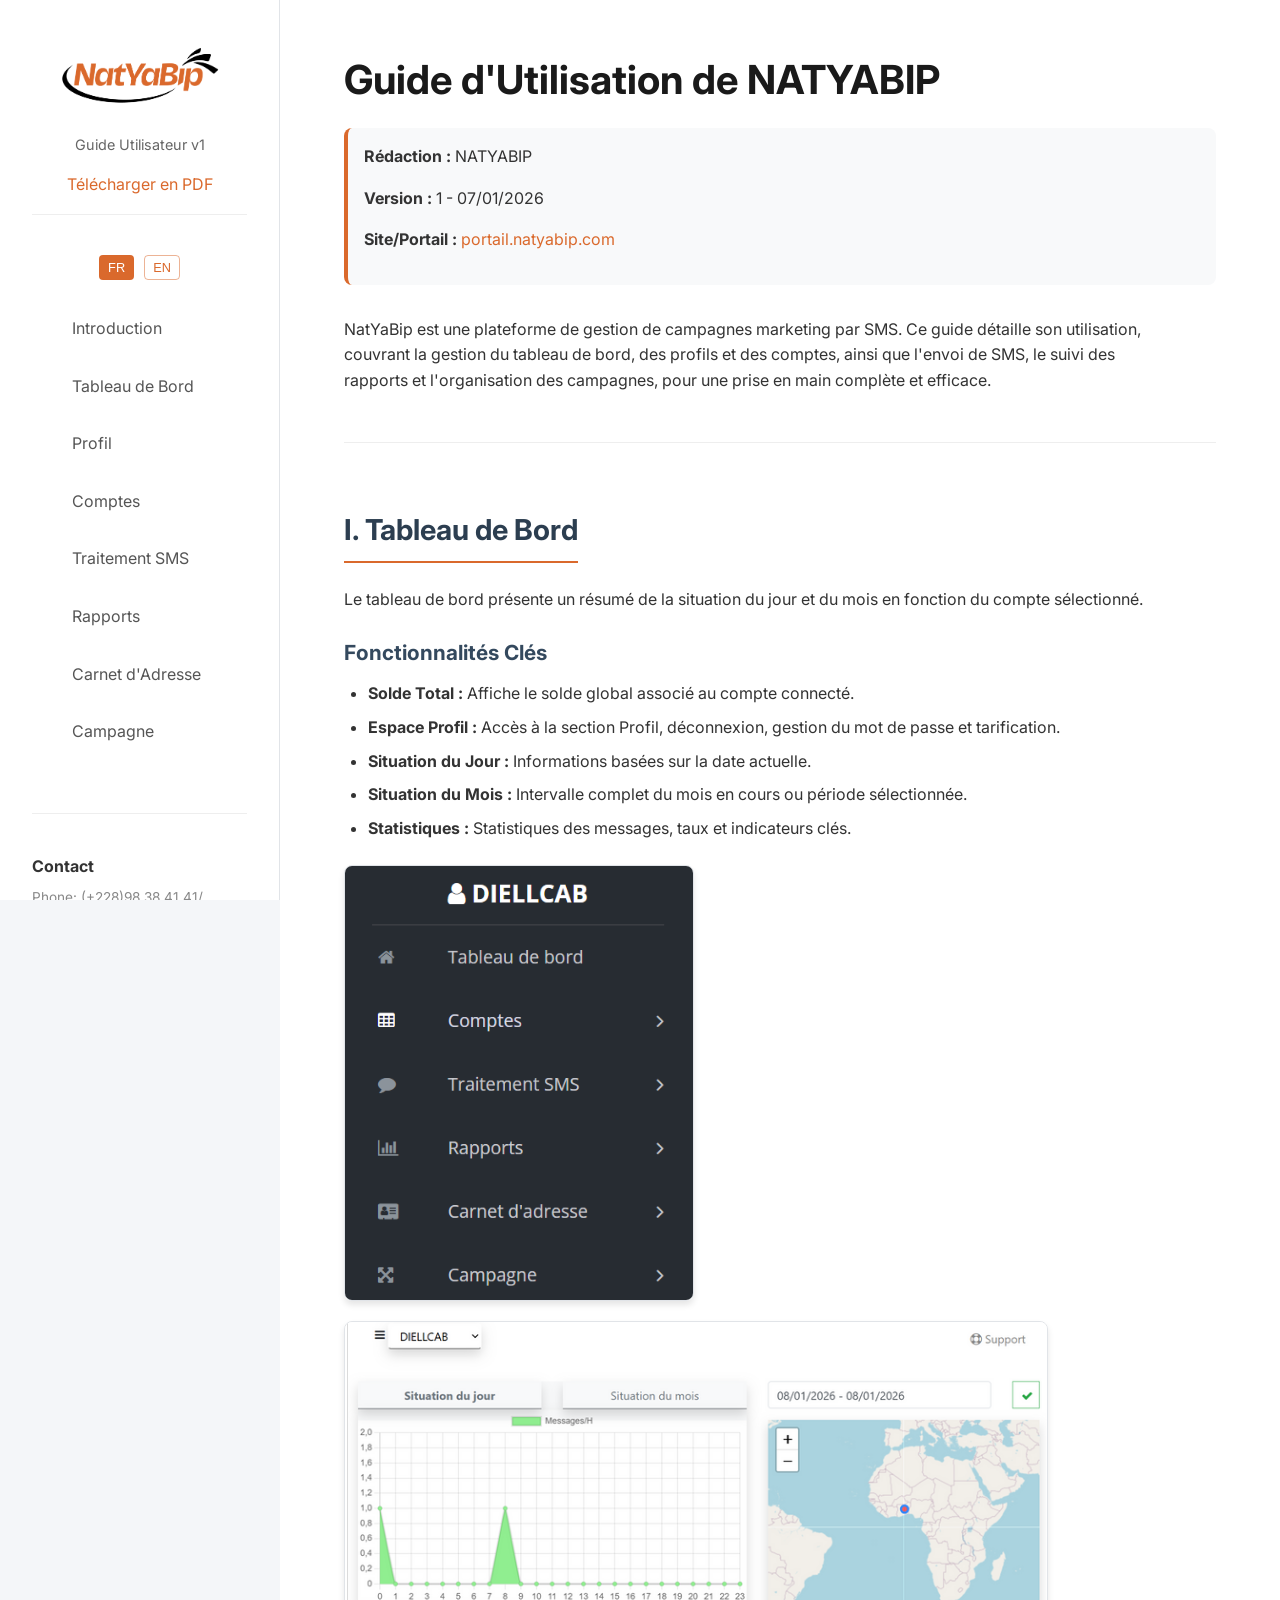
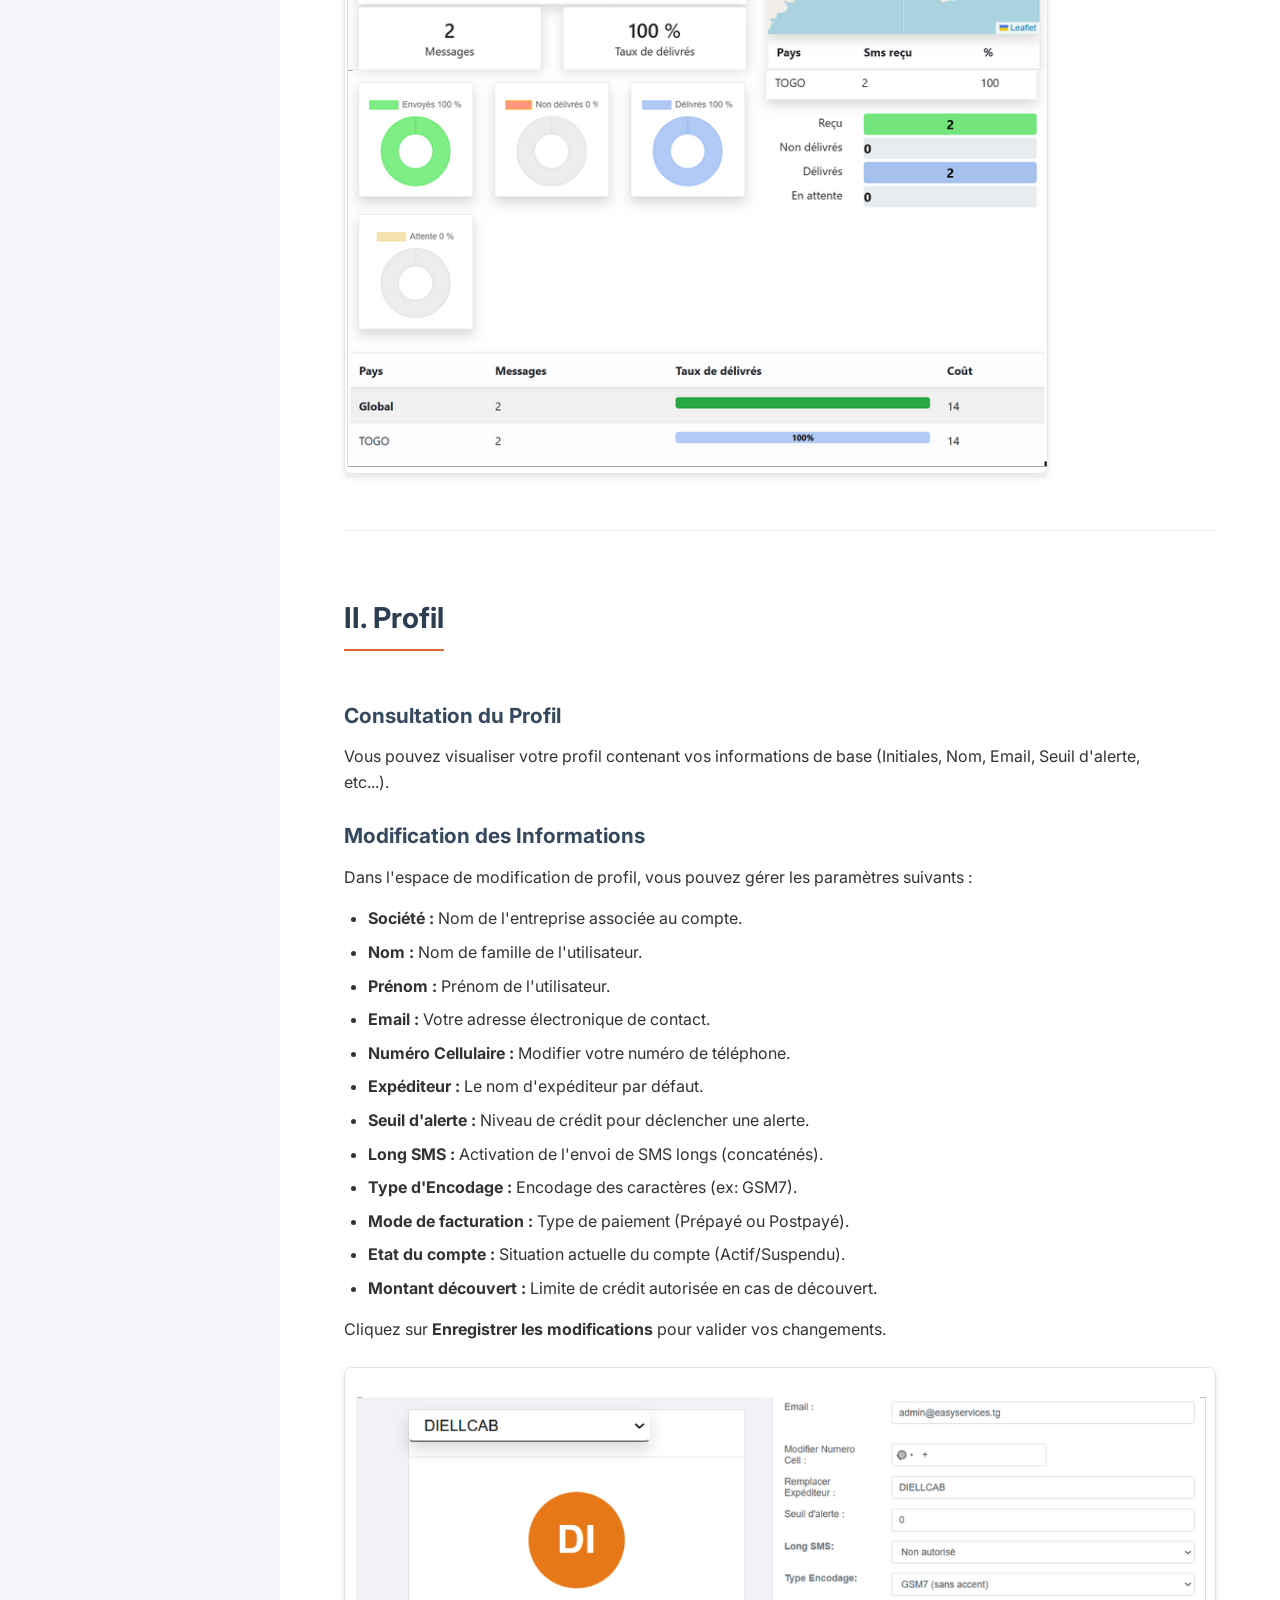
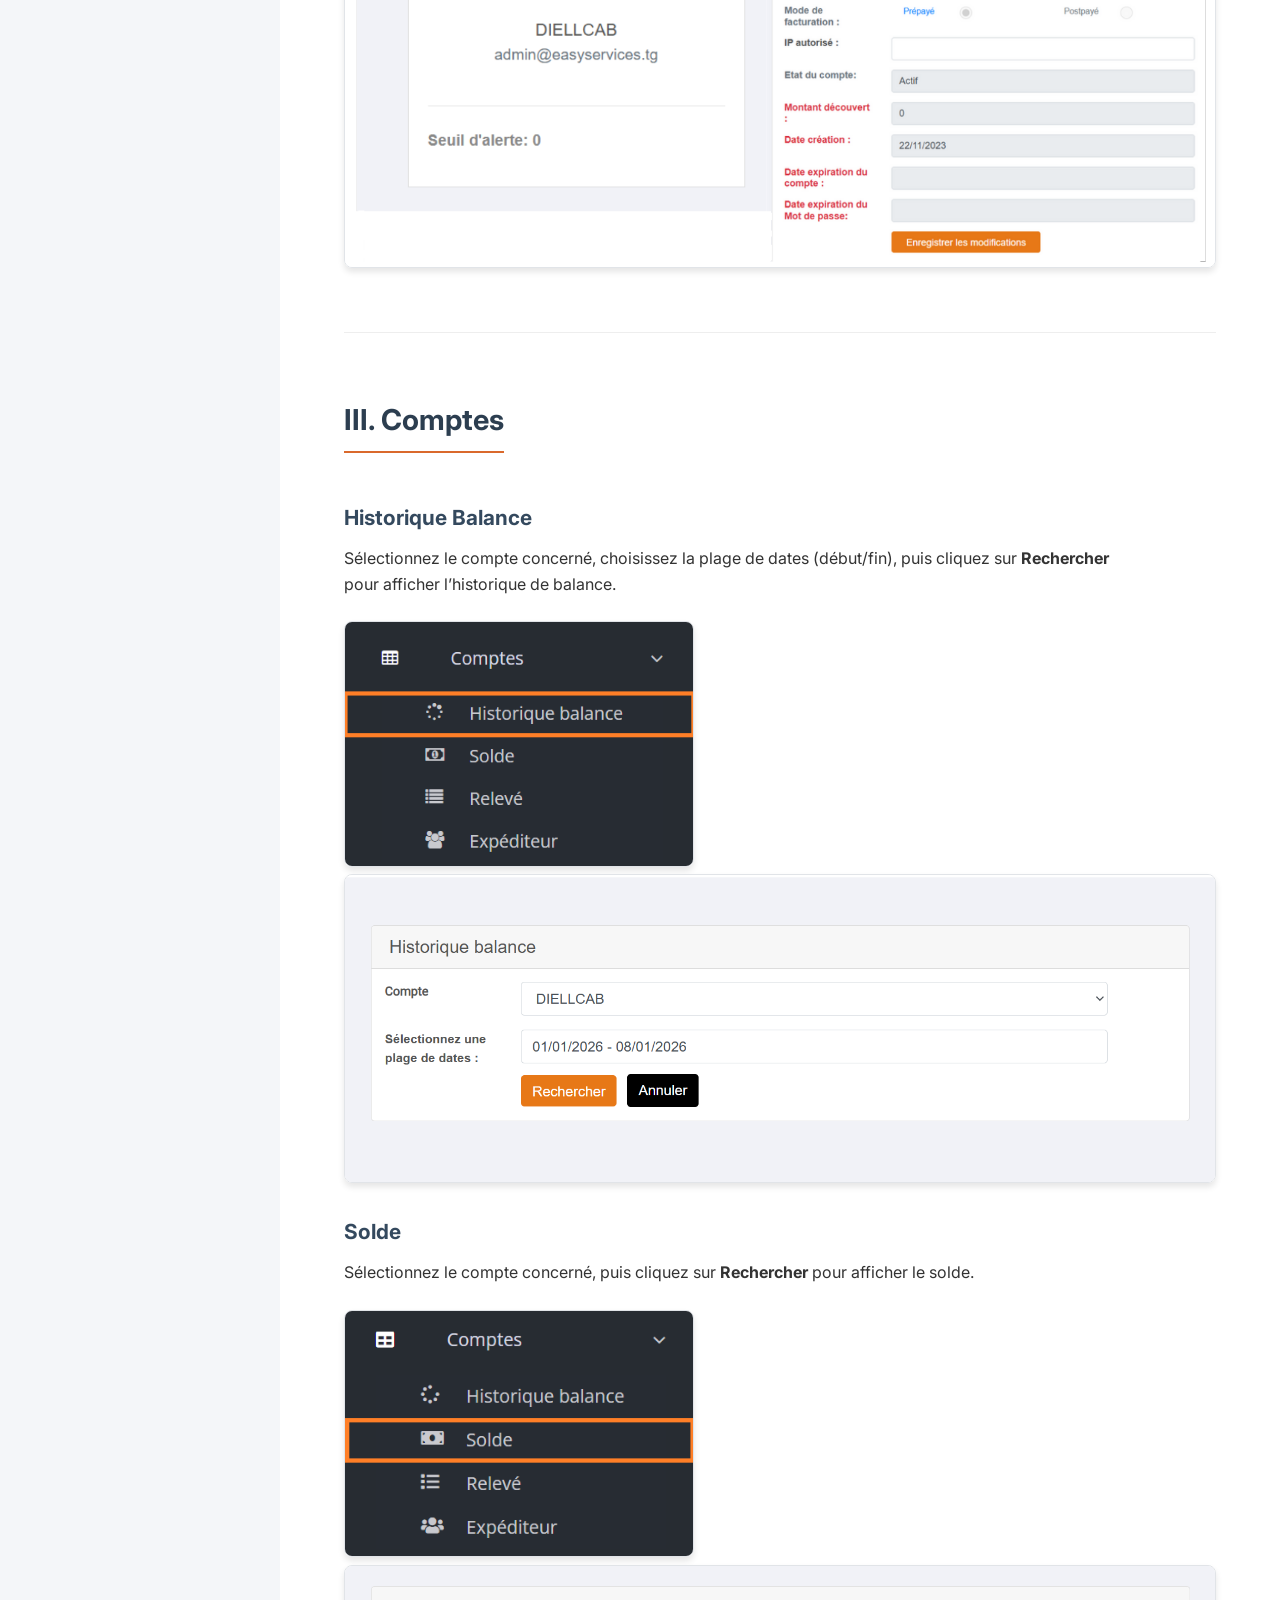
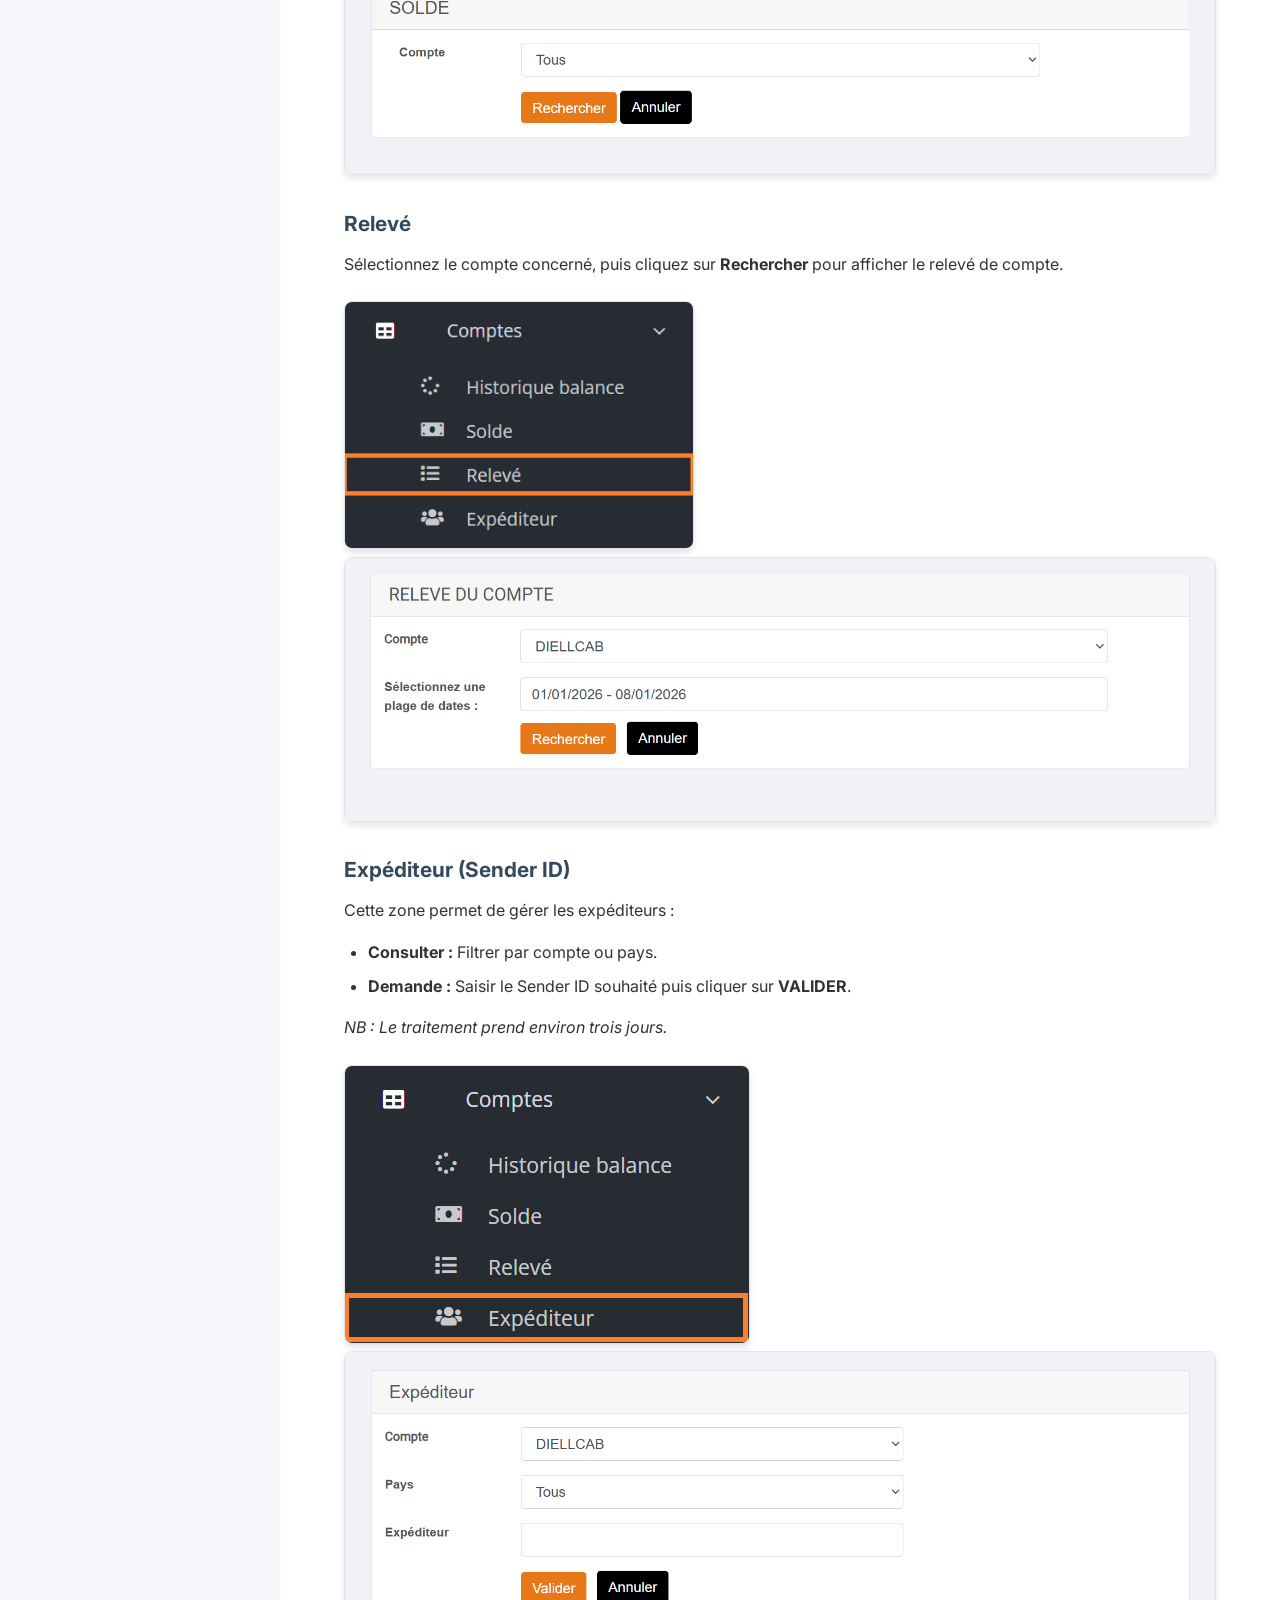
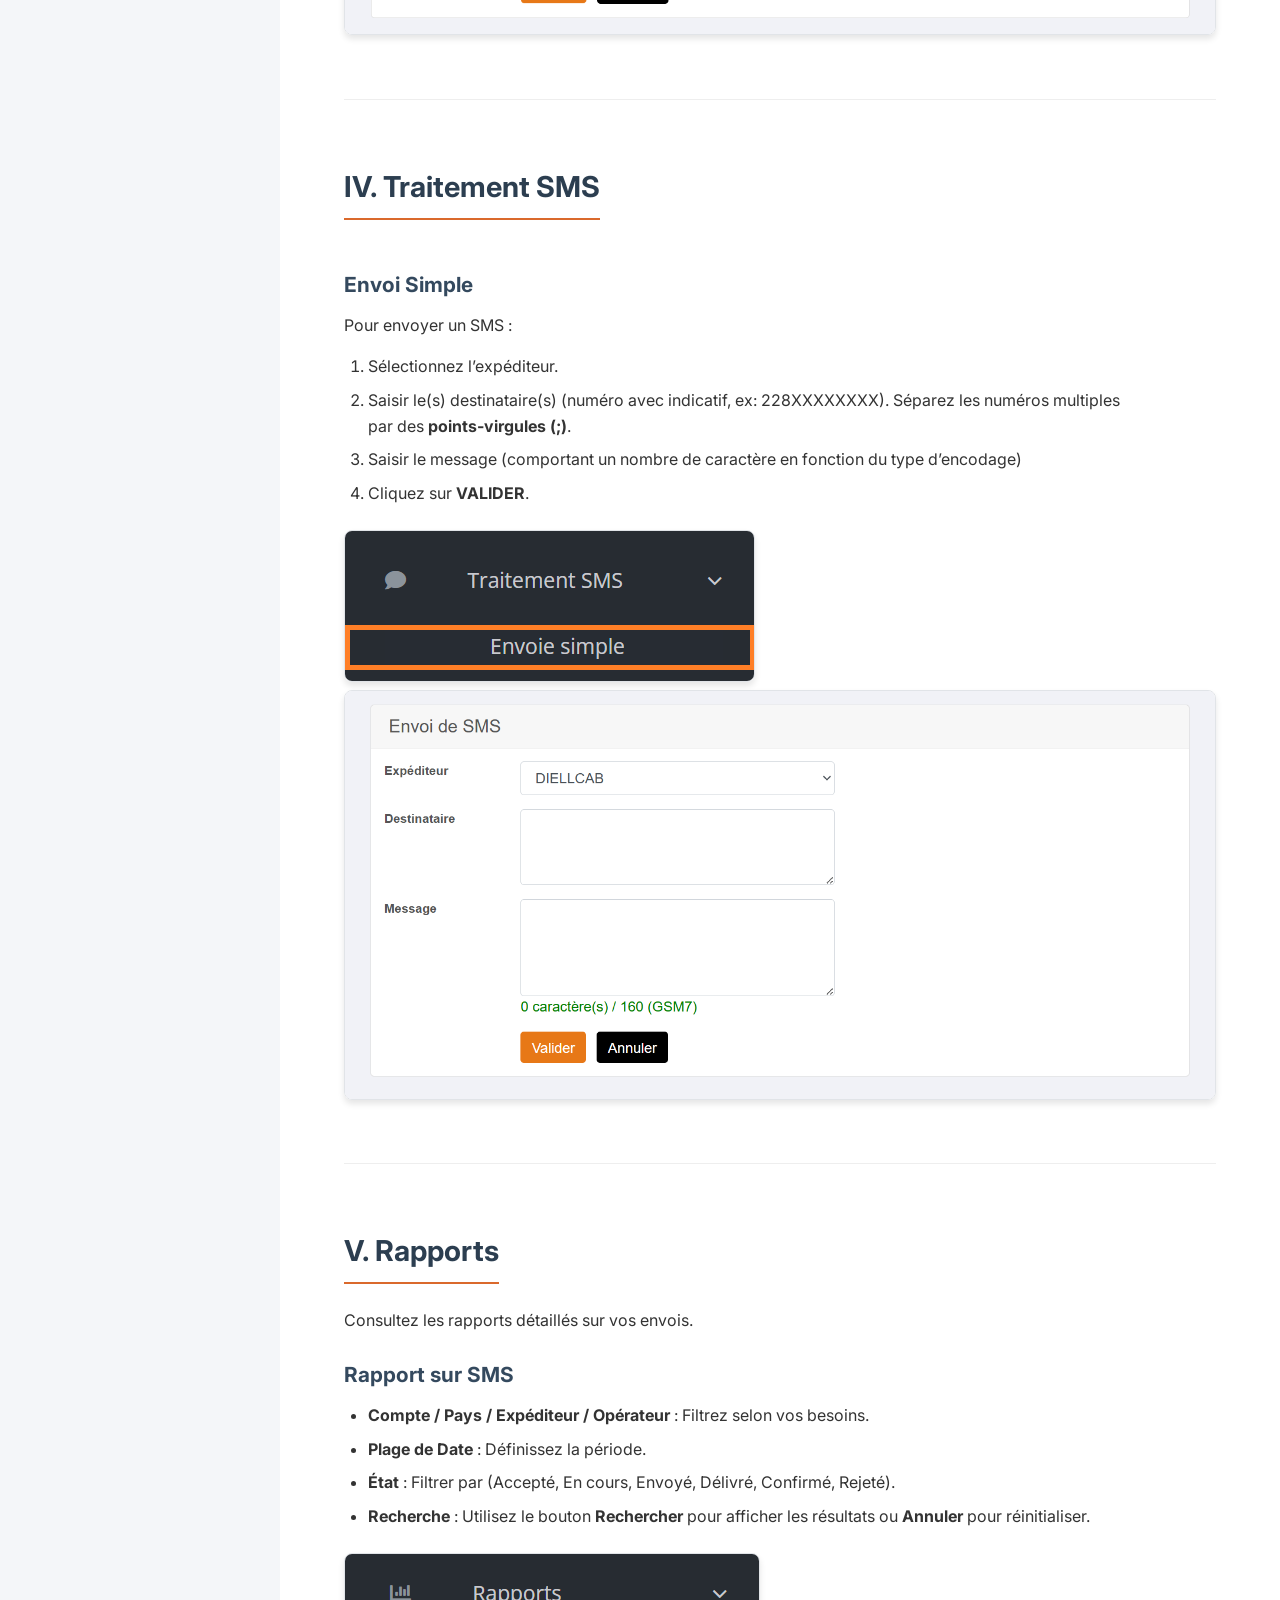
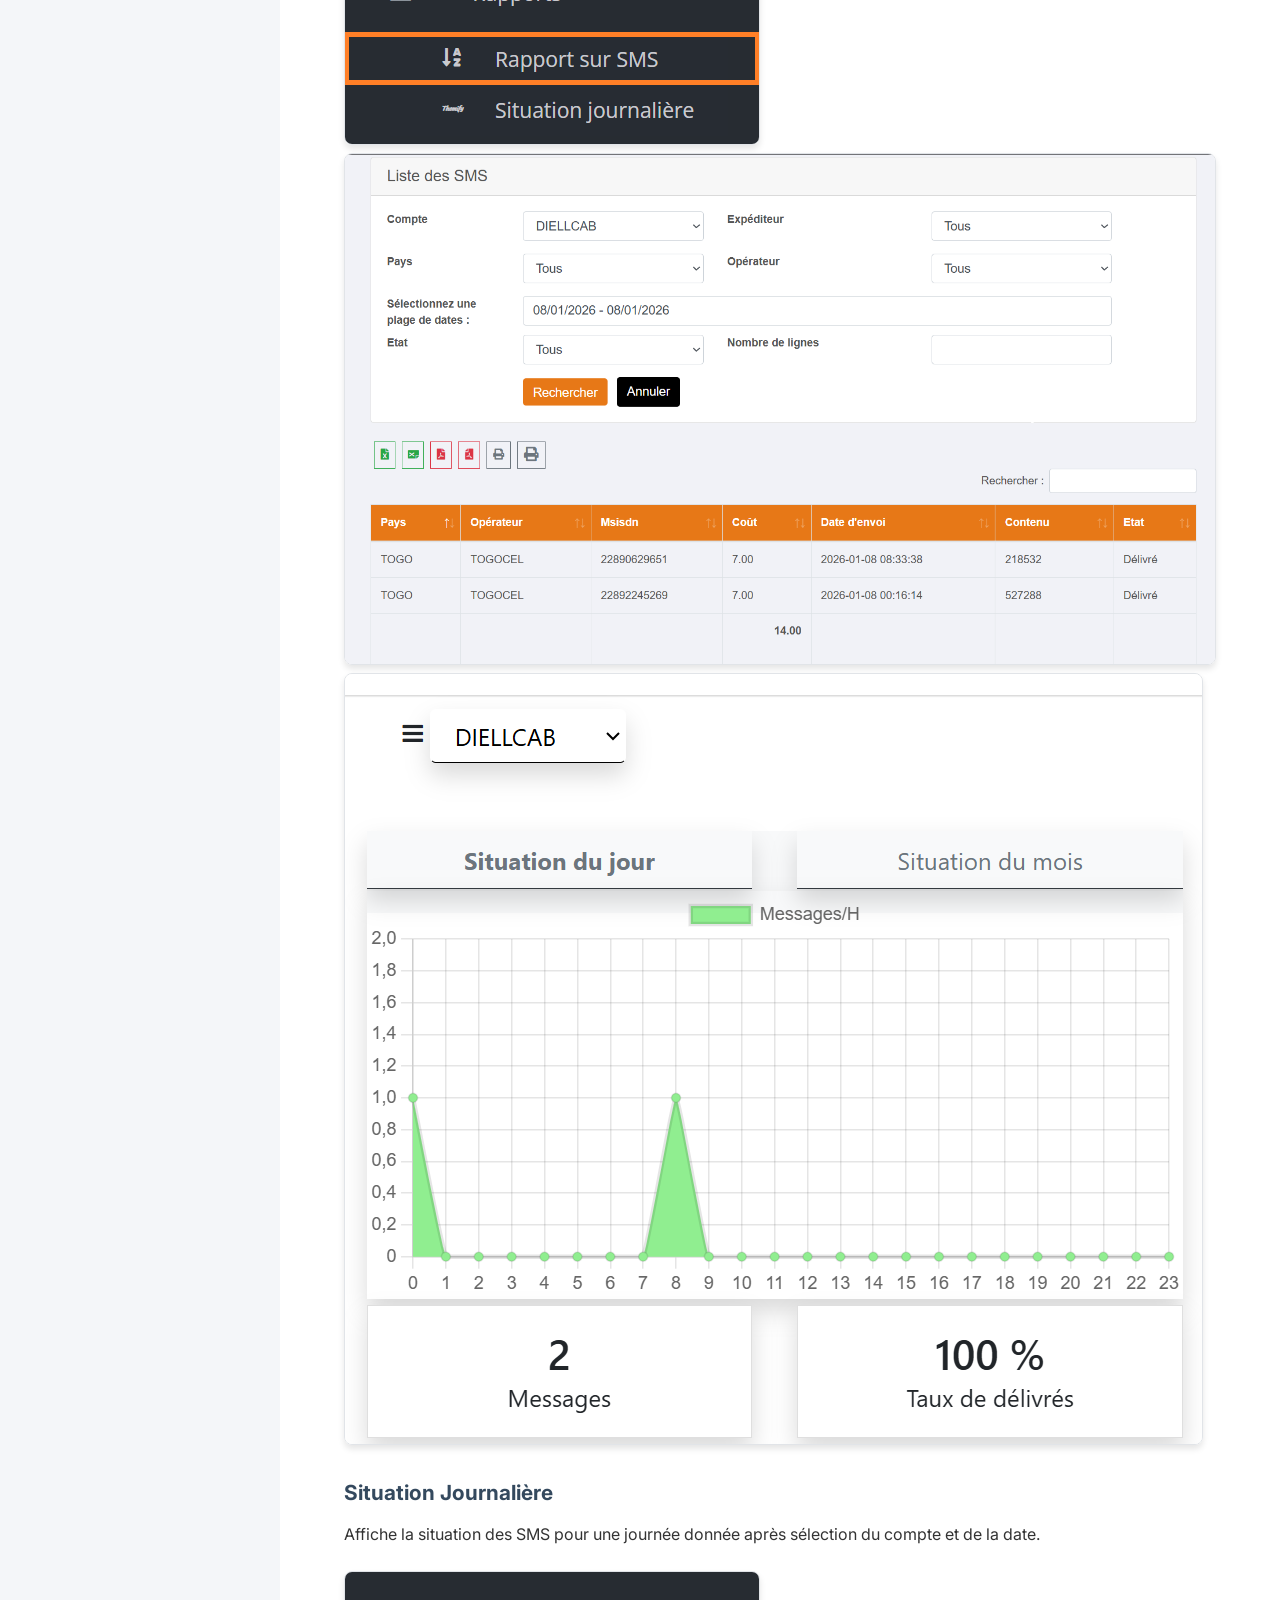
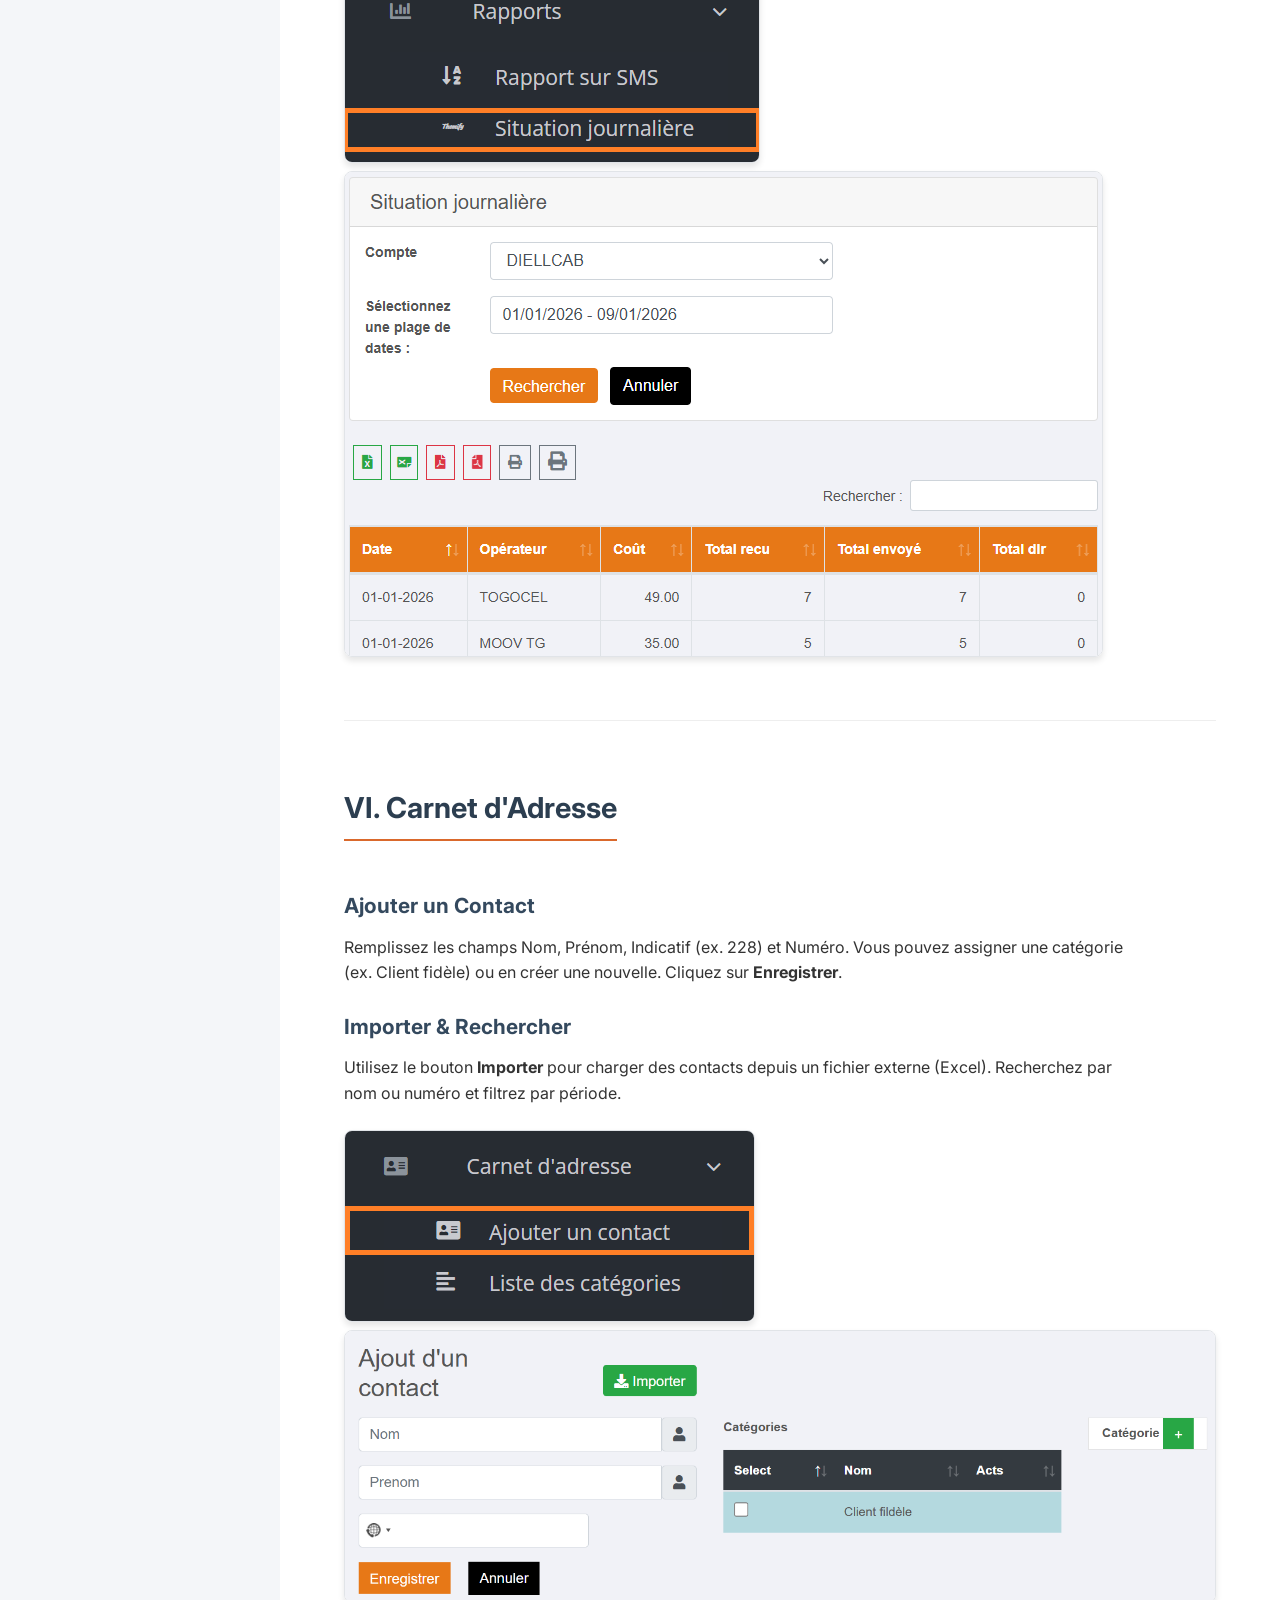
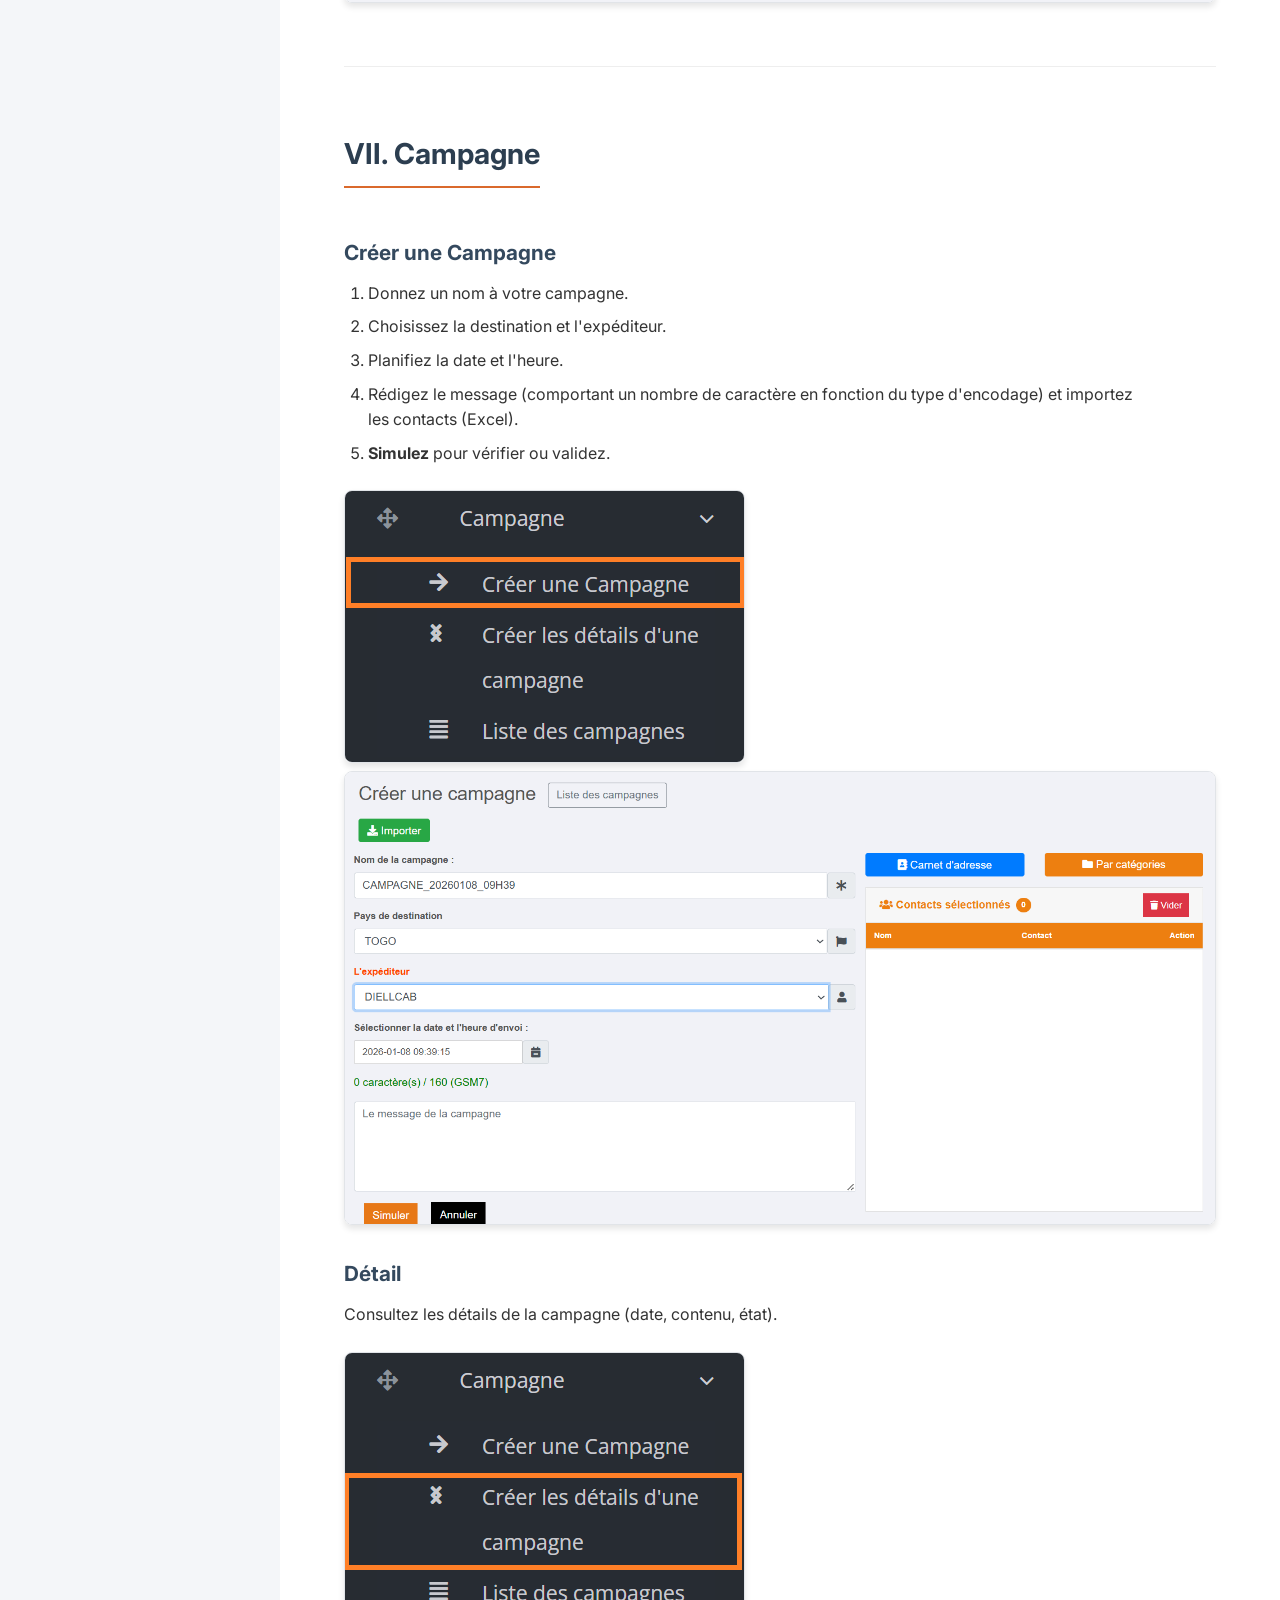
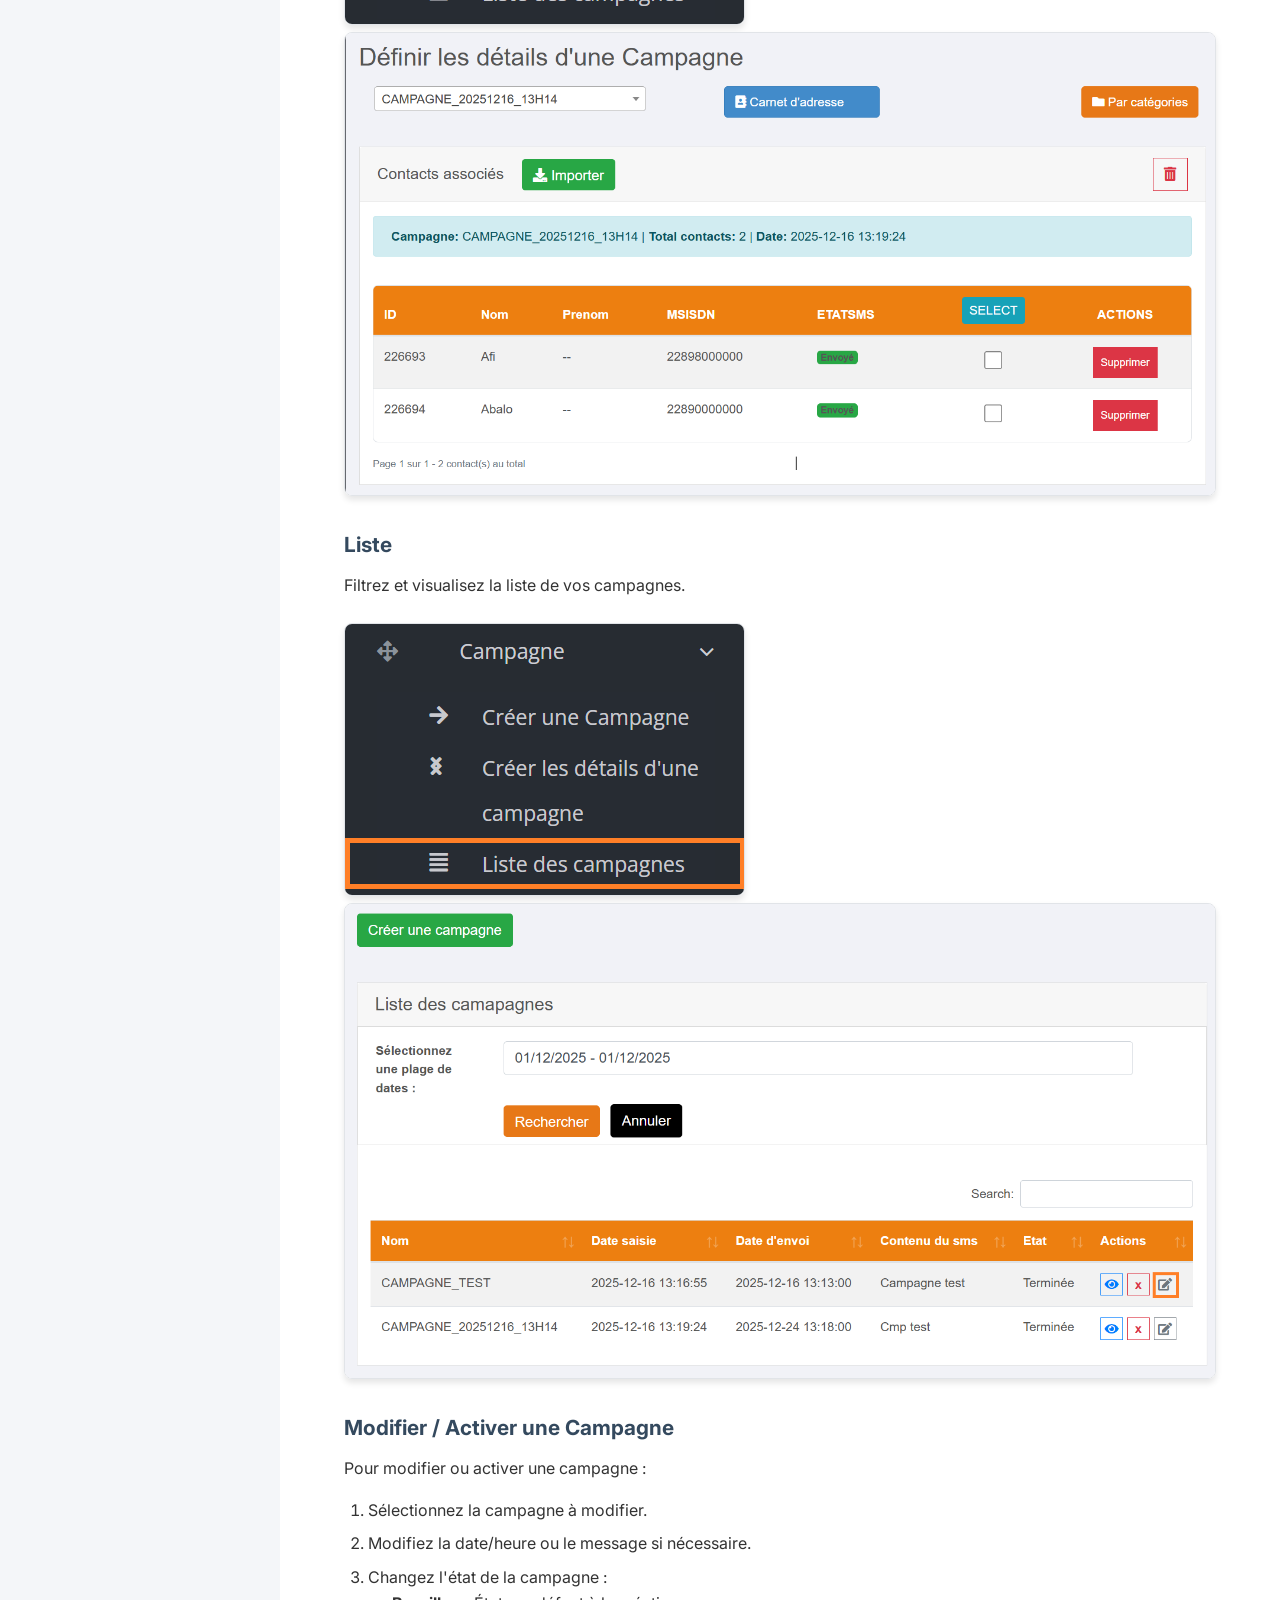
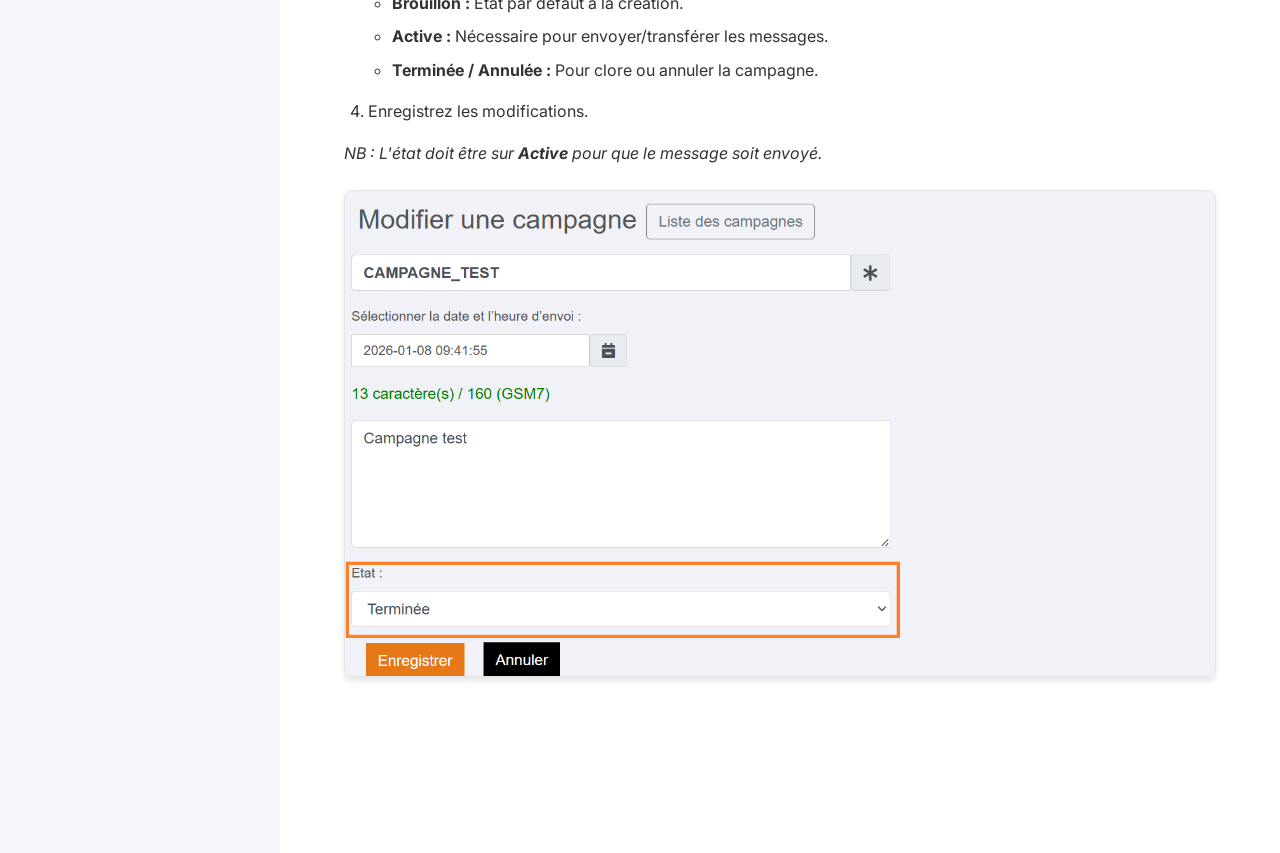
==== commit f6acf150: "Mise à jour du template" ====
--- a/index.html
+++ b/index.html
@@ -18,6 +18,8 @@
             <div class="logo">
                 <img src="images/logo.png" alt="Logo Natyabip" class="sidebar-logo">
                 <p data-translate="user_guide">Guide Utilisateur v1</p>
+                <a href="Guide NATYABIP V1.pdf" download class="btn-down" data-translate="download_pdf">Télécharger
+                    en PDF</a>
             </div>
 
             <div class="lang-switch">
@@ -39,8 +41,8 @@
                 <h3 data-translate="contact">Contact</h3>
                 <p>Phone: (+228)98 38 41 41/ (+228) 93 89 92 54/ (+228) 93 73 70 07</p>
                 <p><a href="https://www.natyabip.com/" target="_blank">www.natyabip.com</a></p>
-                <a href="Guide NATYABIP V1.pdf" download class="btn-download"
-                    data-translate="download_pdf">Télécharger en PDF</a>
+                <a href="Guide NATYABIP V1.pdf" download class="btn-download" data-translate="download_pdf">Télécharger
+                    en PDF</a>
             </div>
         </nav>
 
@@ -55,9 +57,10 @@
                     <p><strong>Site/Portail :</strong> <a href="https://portail.natyabip.com/">portail.natyabip.com</a>
                     </p>
                 </div>
-                <p data-translate="intro_desc">Ce guide détaille l'utilisation de la plateforme NATYABIP SMS, couvrant
-                    la gestion du tableau de bord, des profils, des comptes, l'envoi de SMS, les rapports et les
-                    campagnes, pour une prise en main complète et efficace.</p>
+                <p data-translate="intro_desc">NatYaBip est une plateforme de gestion de campagnes marketing par SMS. Ce
+                    guide détaille son utilisation, couvrant la gestion du tableau de bord, des profils et des comptes,
+                    ainsi que l'envoi de SMS, le suivi des rapports et l'organisation des campagnes, pour une prise en
+                    main complète et efficace.</p>
             </section>
 
             <section id="dashboard" class="section">
@@ -201,8 +204,8 @@
             <section id="reports" class="section">
                 <h2 data-translate="sec_reports">V. Rapports</h2>
                 <p data-translate="reports_intro">Consultez les rapports détaillés sur vos envois.</p>
-
-                <h3 data-translate="search_filters">Filtres de Recherche</h3>
+                <h3 data-translate="daily_situation">Rapport sur SMS</h3>
+
                 <ul>
                     <li><strong data-translate="filter_criteria">Compte / Pays / Expéditeur / Opérateur</strong> : <span
                             data-translate="filter_criteria_desc">Filtrez selon vos besoins.</span></li>
@@ -210,18 +213,27 @@
                             data-translate="date_range_desc">Définissez la période.</span></li>
                     <li><strong data-translate="status">État</strong> : <span data-translate="status_desc">Filtrer par
                             (Accepté, En cours, Envoyé, Délivré, Confirmé, Rejeté).</span></li>
+                    <li><strong data-translate="date_range">Recherche</strong> : <span
+                            data-translate="date_range_desc">Utilisez le bouton <strong>Rechercher</strong> pour
+                            afficher les
+                            résultats ou <strong>Annuler</strong> pour réinitialiser.</span></li>
                 </ul>
-                <p data-translate="search_buttons">Utilisez le bouton <strong>Rechercher</strong> pour afficher les
-                    résultats ou <strong>Annuler</strong> pour réinitialiser.</p>
+
+                <div class="image-wrapper">
+                    <img src="images/rapport.png" alt="Rapport SMS" class="doc-image">
+                    <img src="images/liste.png" alt="Tableau Rapport" class="doc-image">
+                    <img src="images/graphique.png" alt="Graphique Rapport" class="doc-image">
+                </div>
+
 
                 <h3 data-translate="daily_situation">Situation Journalière</h3>
                 <p data-translate="daily_situation_desc">Affiche la situation des SMS pour une journée donnée après
                     sélection du compte et de la date.</p>
 
                 <div class="image-wrapper">
-                    <img src="images/rapport.png" alt="Rapport SMS" class="doc-image">
-                    <img src="images/liste.png" alt="Tableau Rapport" class="doc-image">
-                    <img src="images/graphique.png" alt="Graphique Rapport" class="doc-image">
+                    <img src="images/rapportjournalier.png" alt="Rapport SMS" class="doc-image">
+                    <img src="images/situationsjournalier.png" alt="Tableau Rapport" class="doc-image">
+
                 </div>
             </section>
 
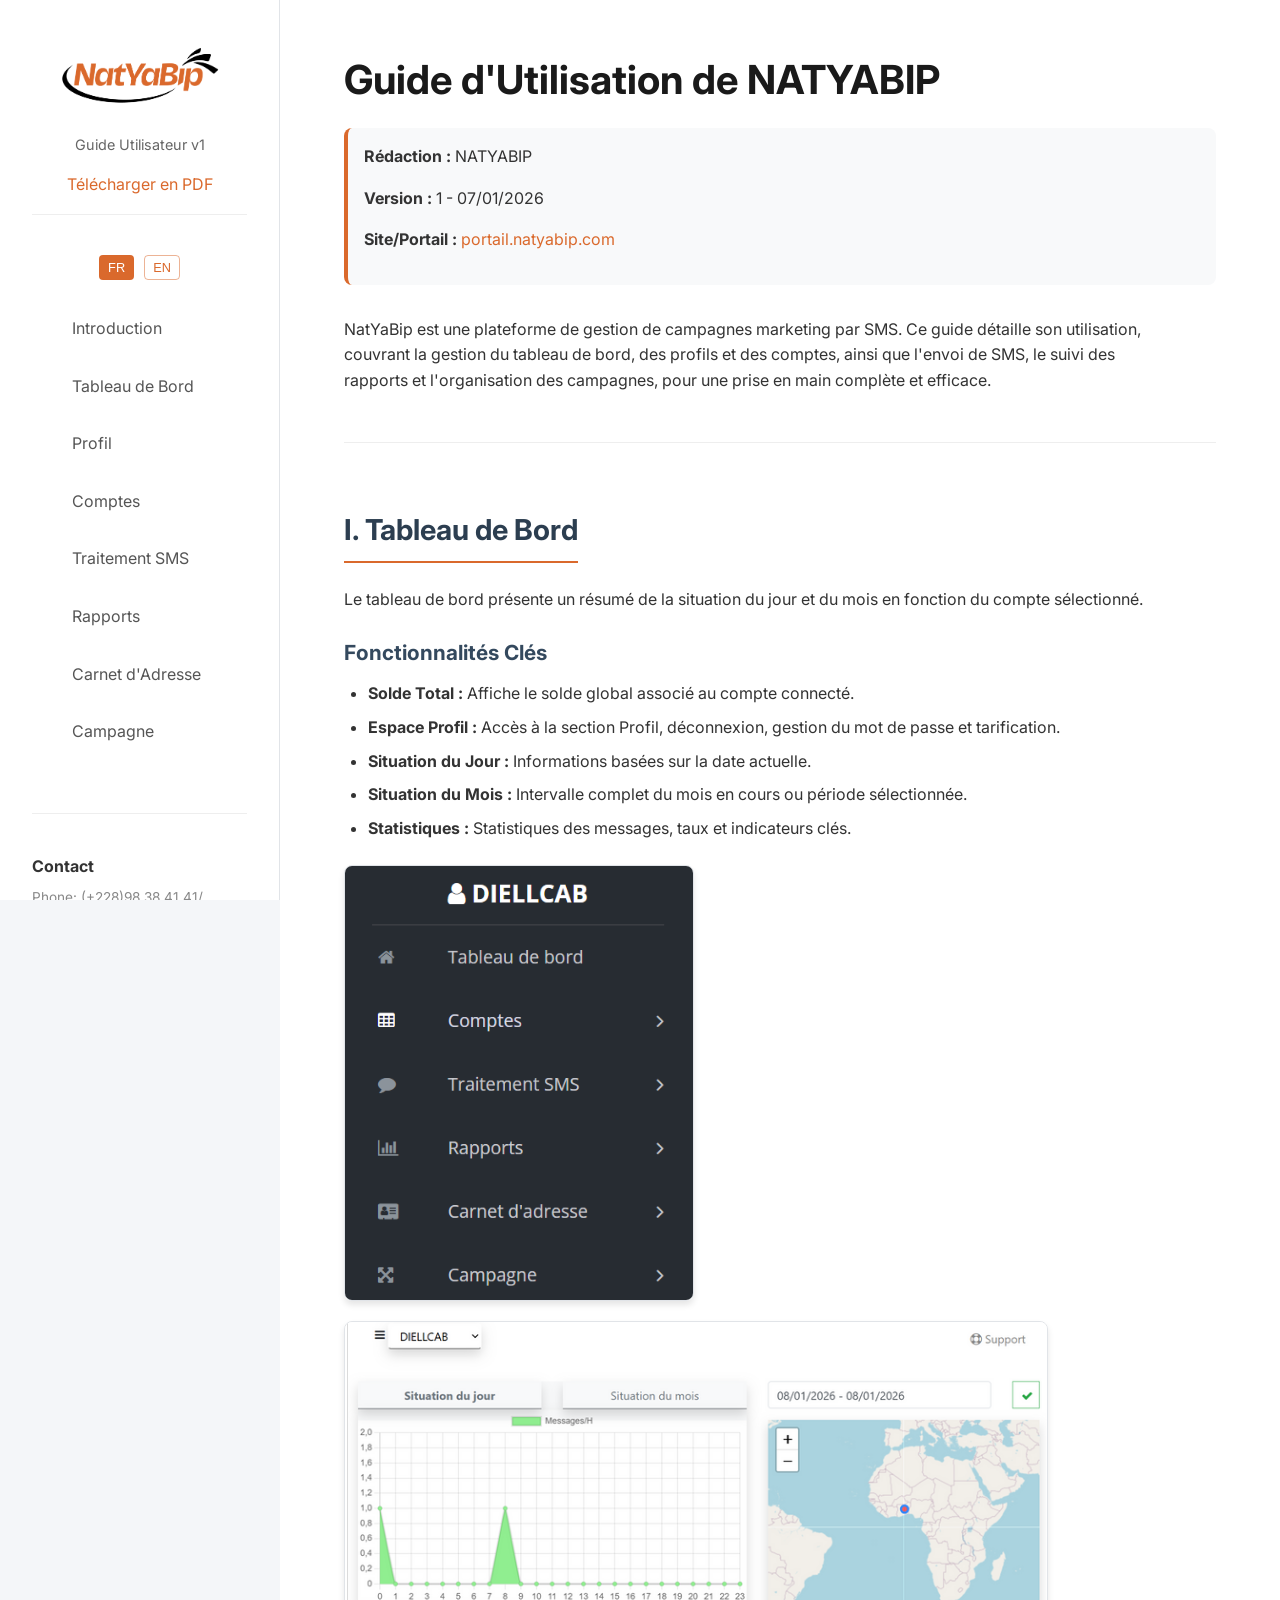
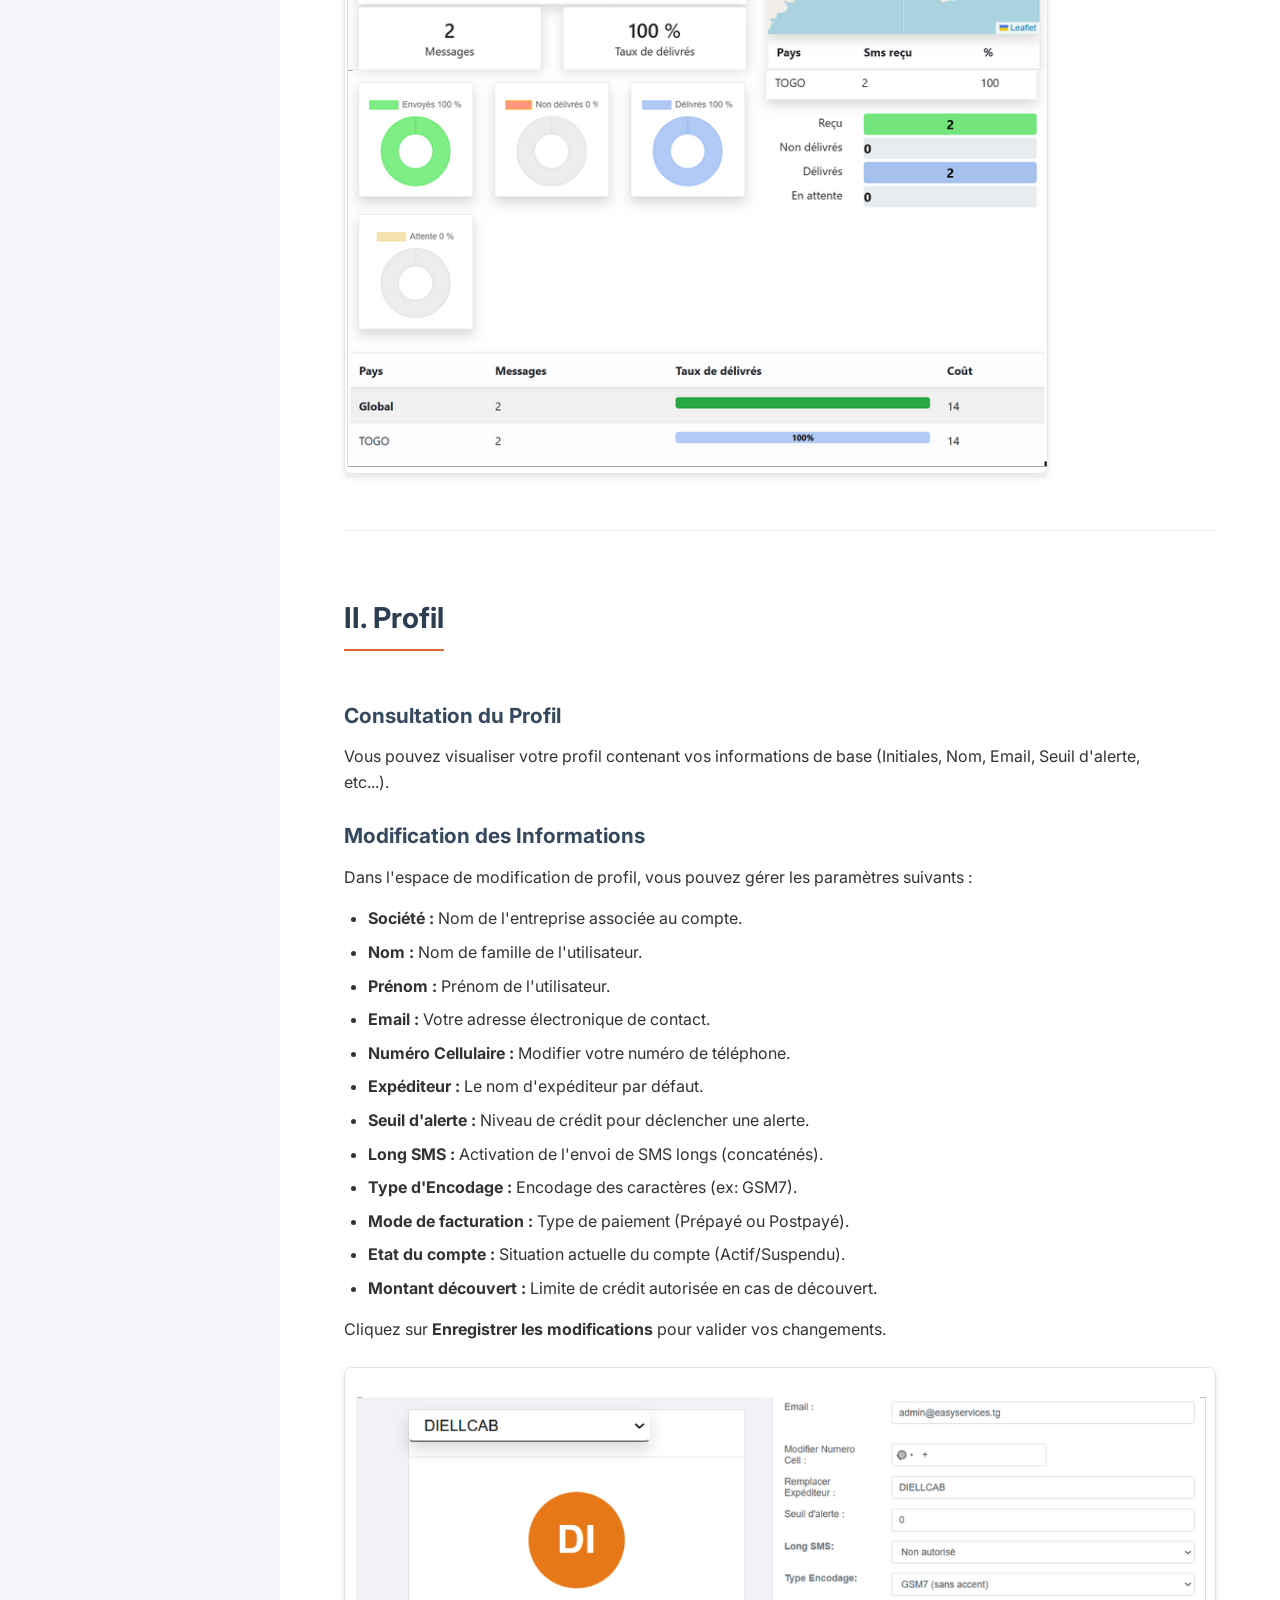
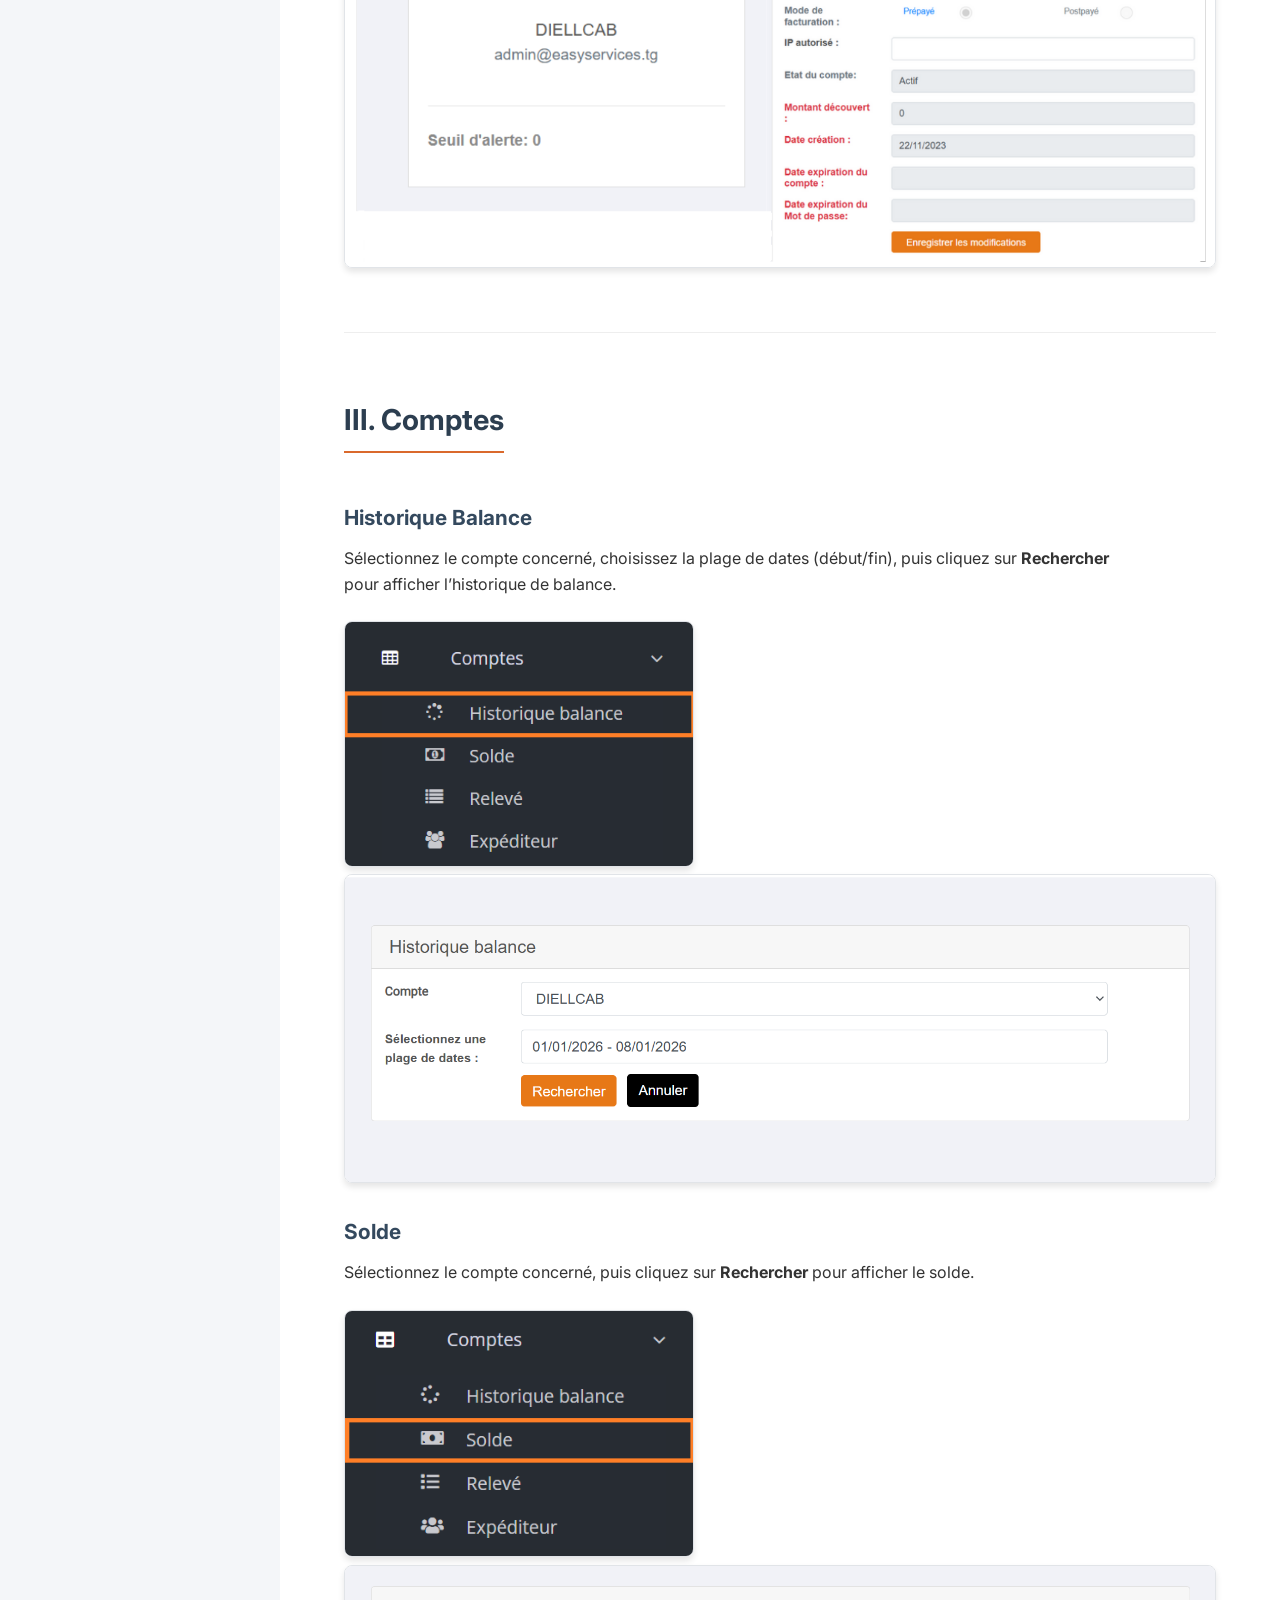
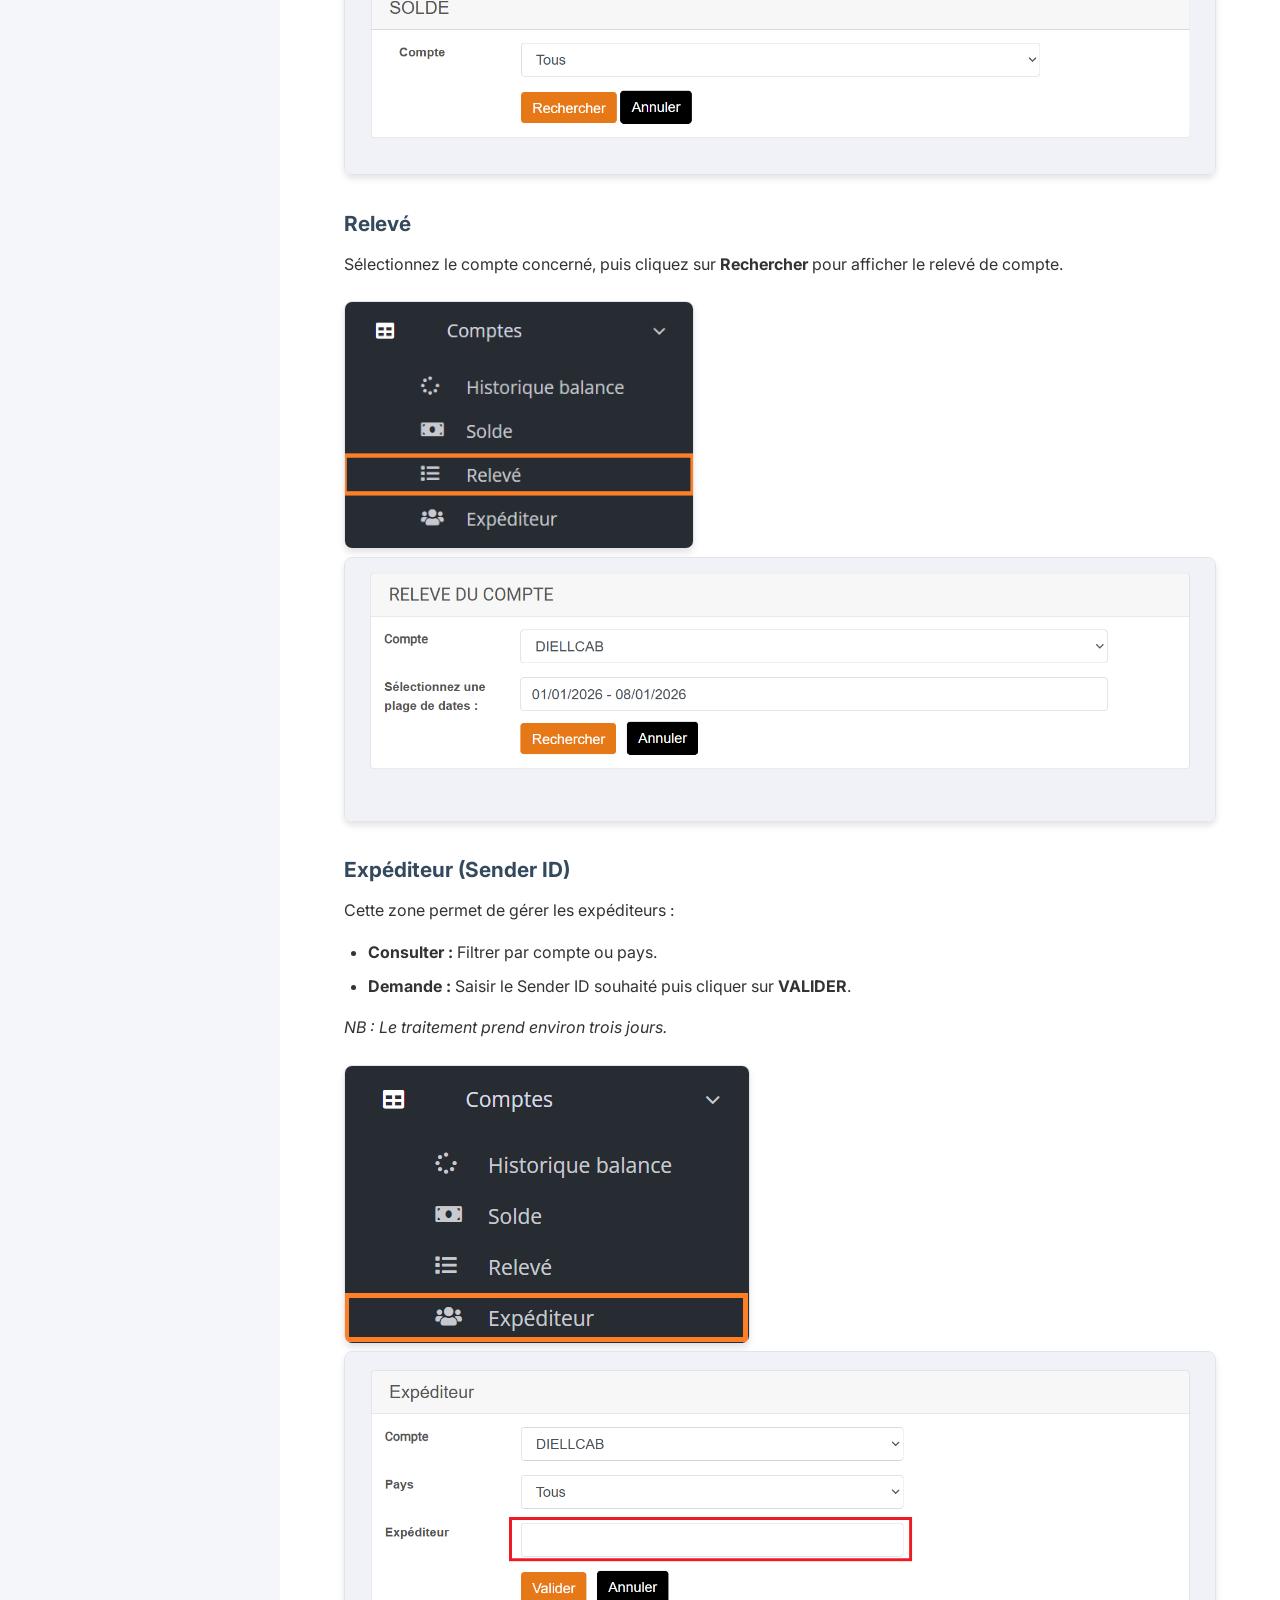
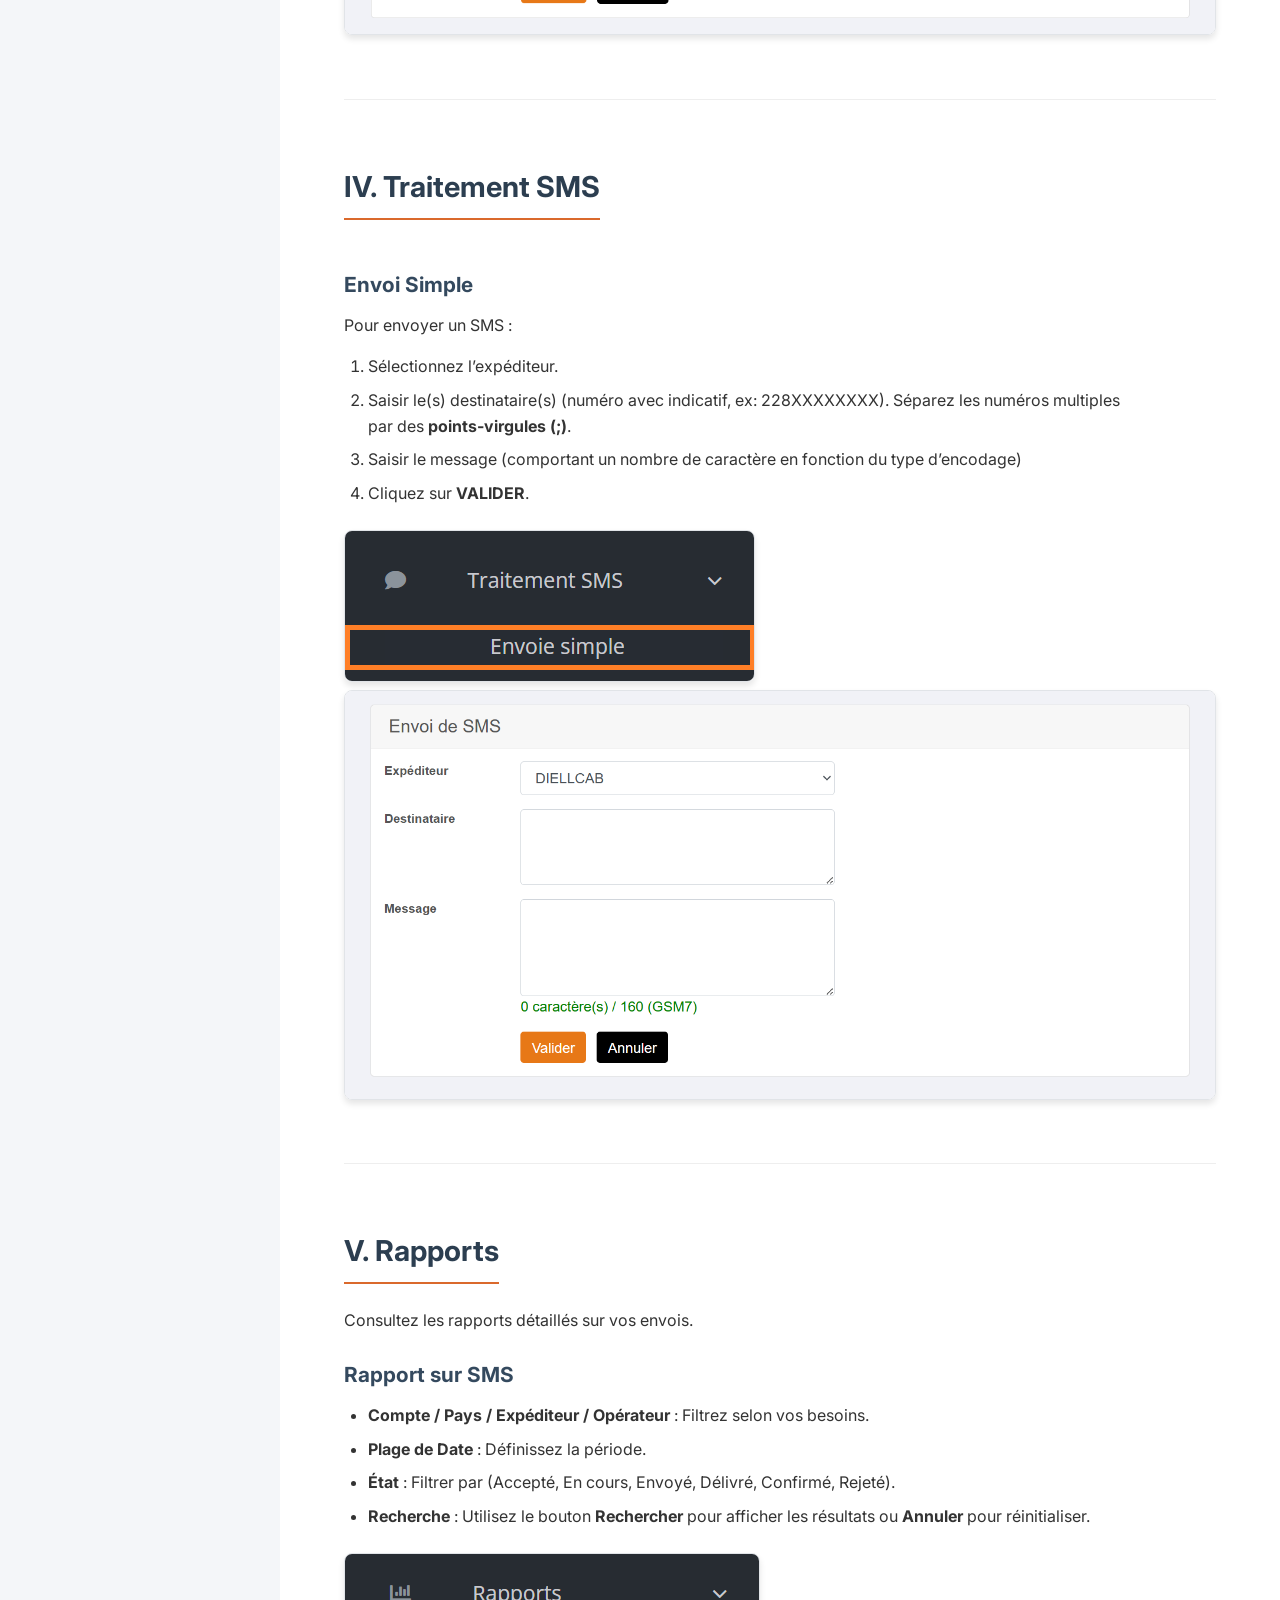
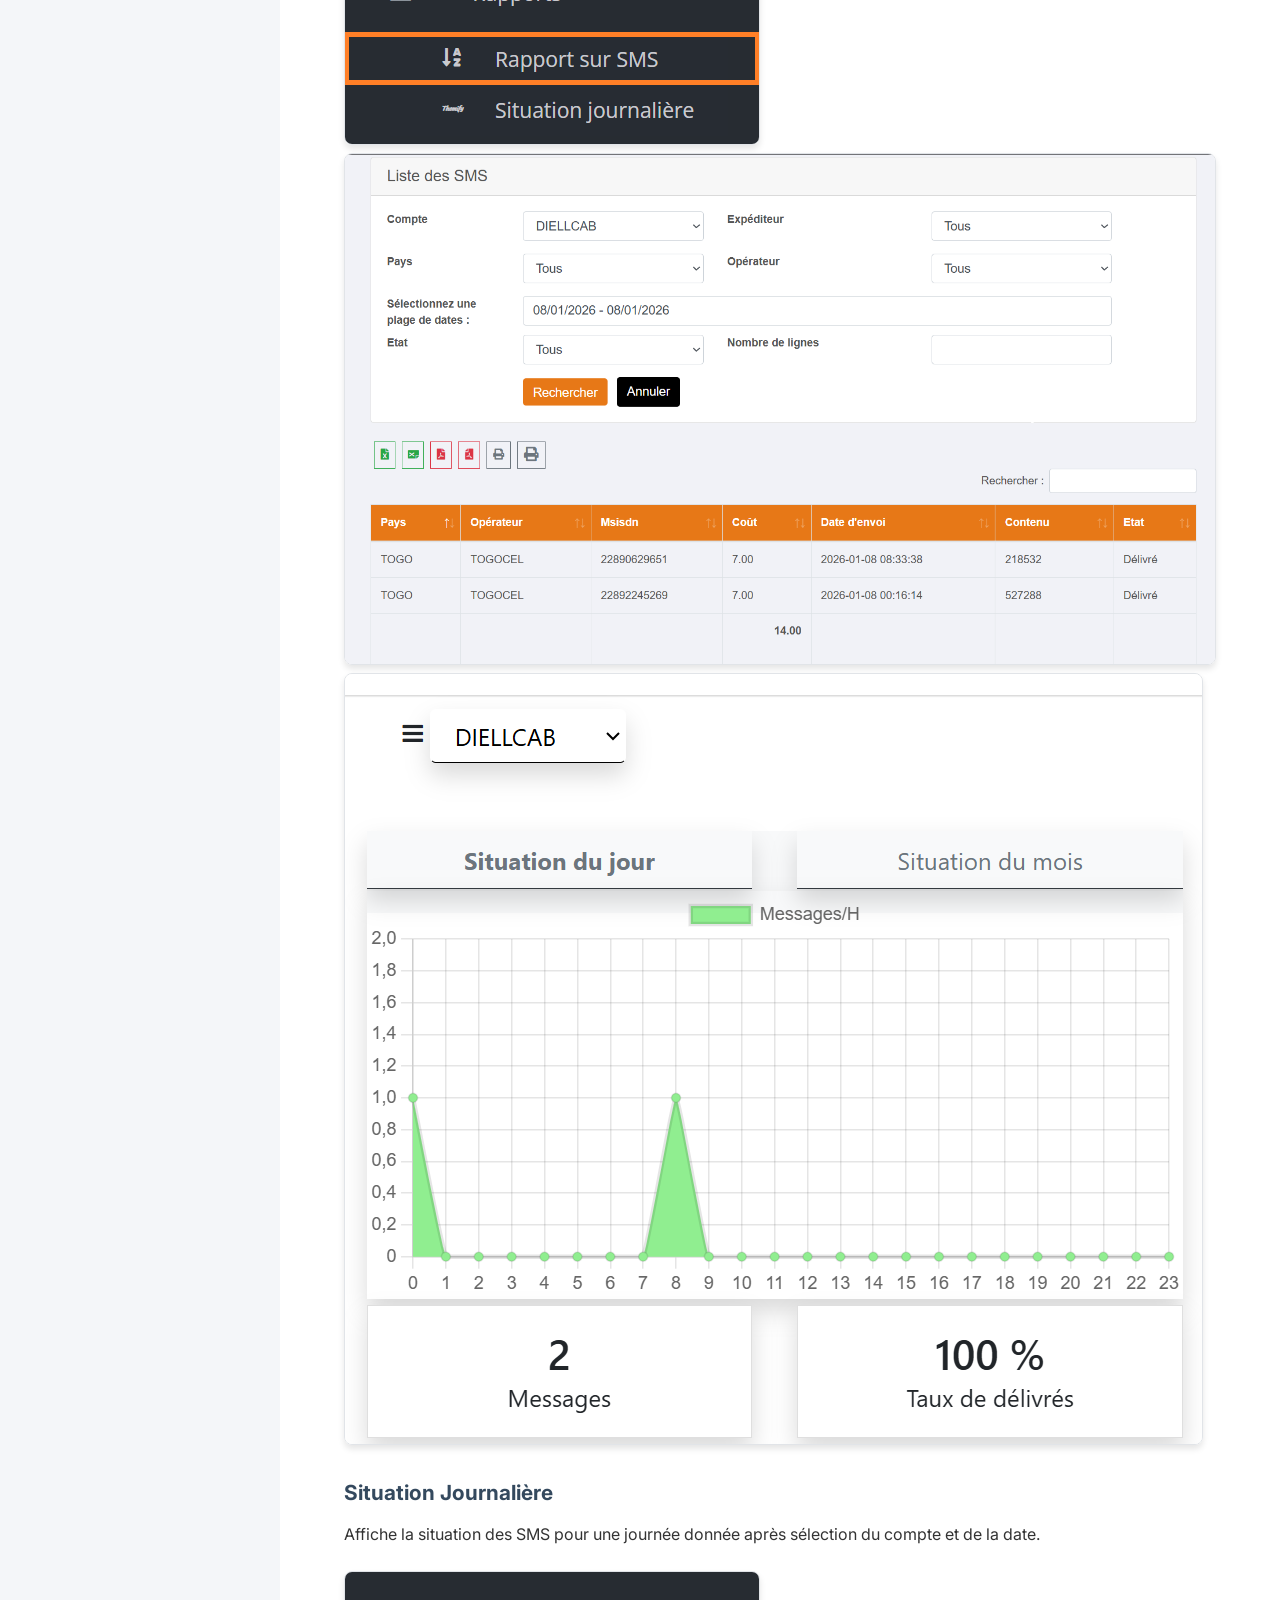
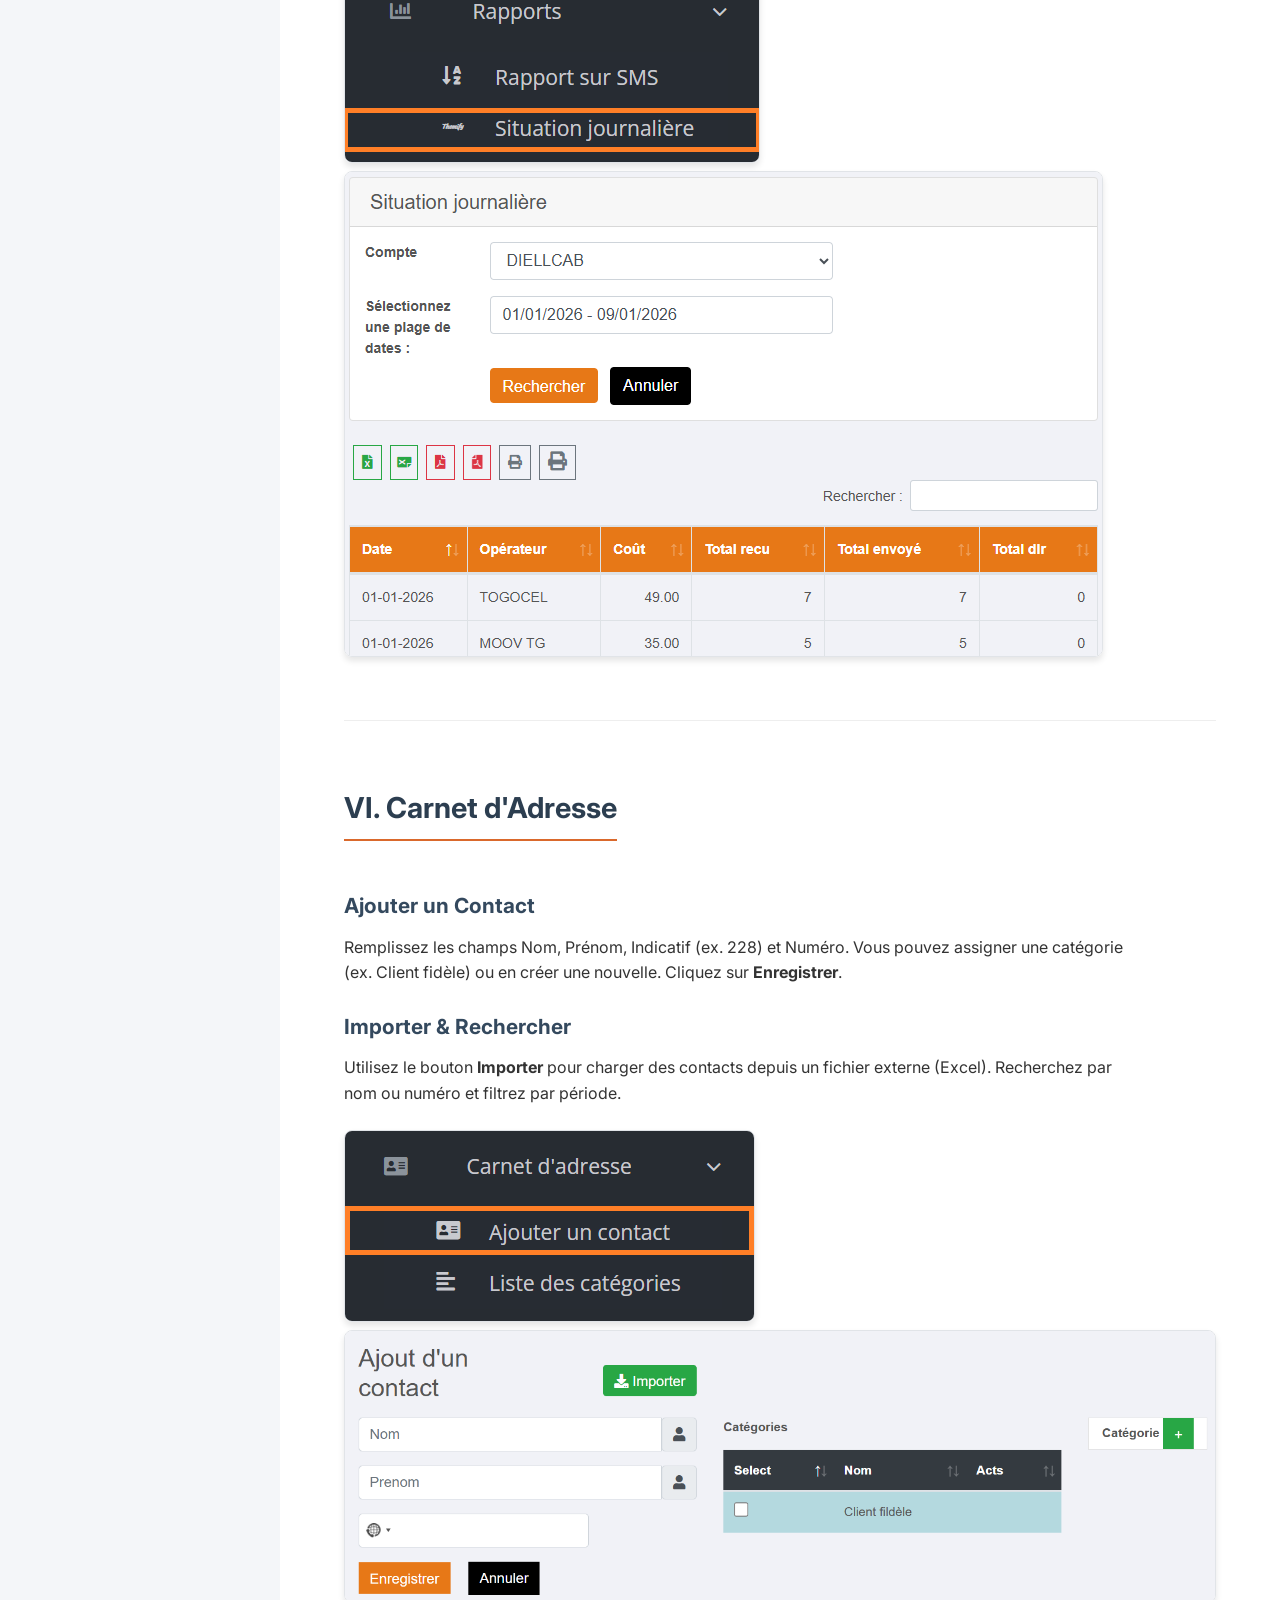
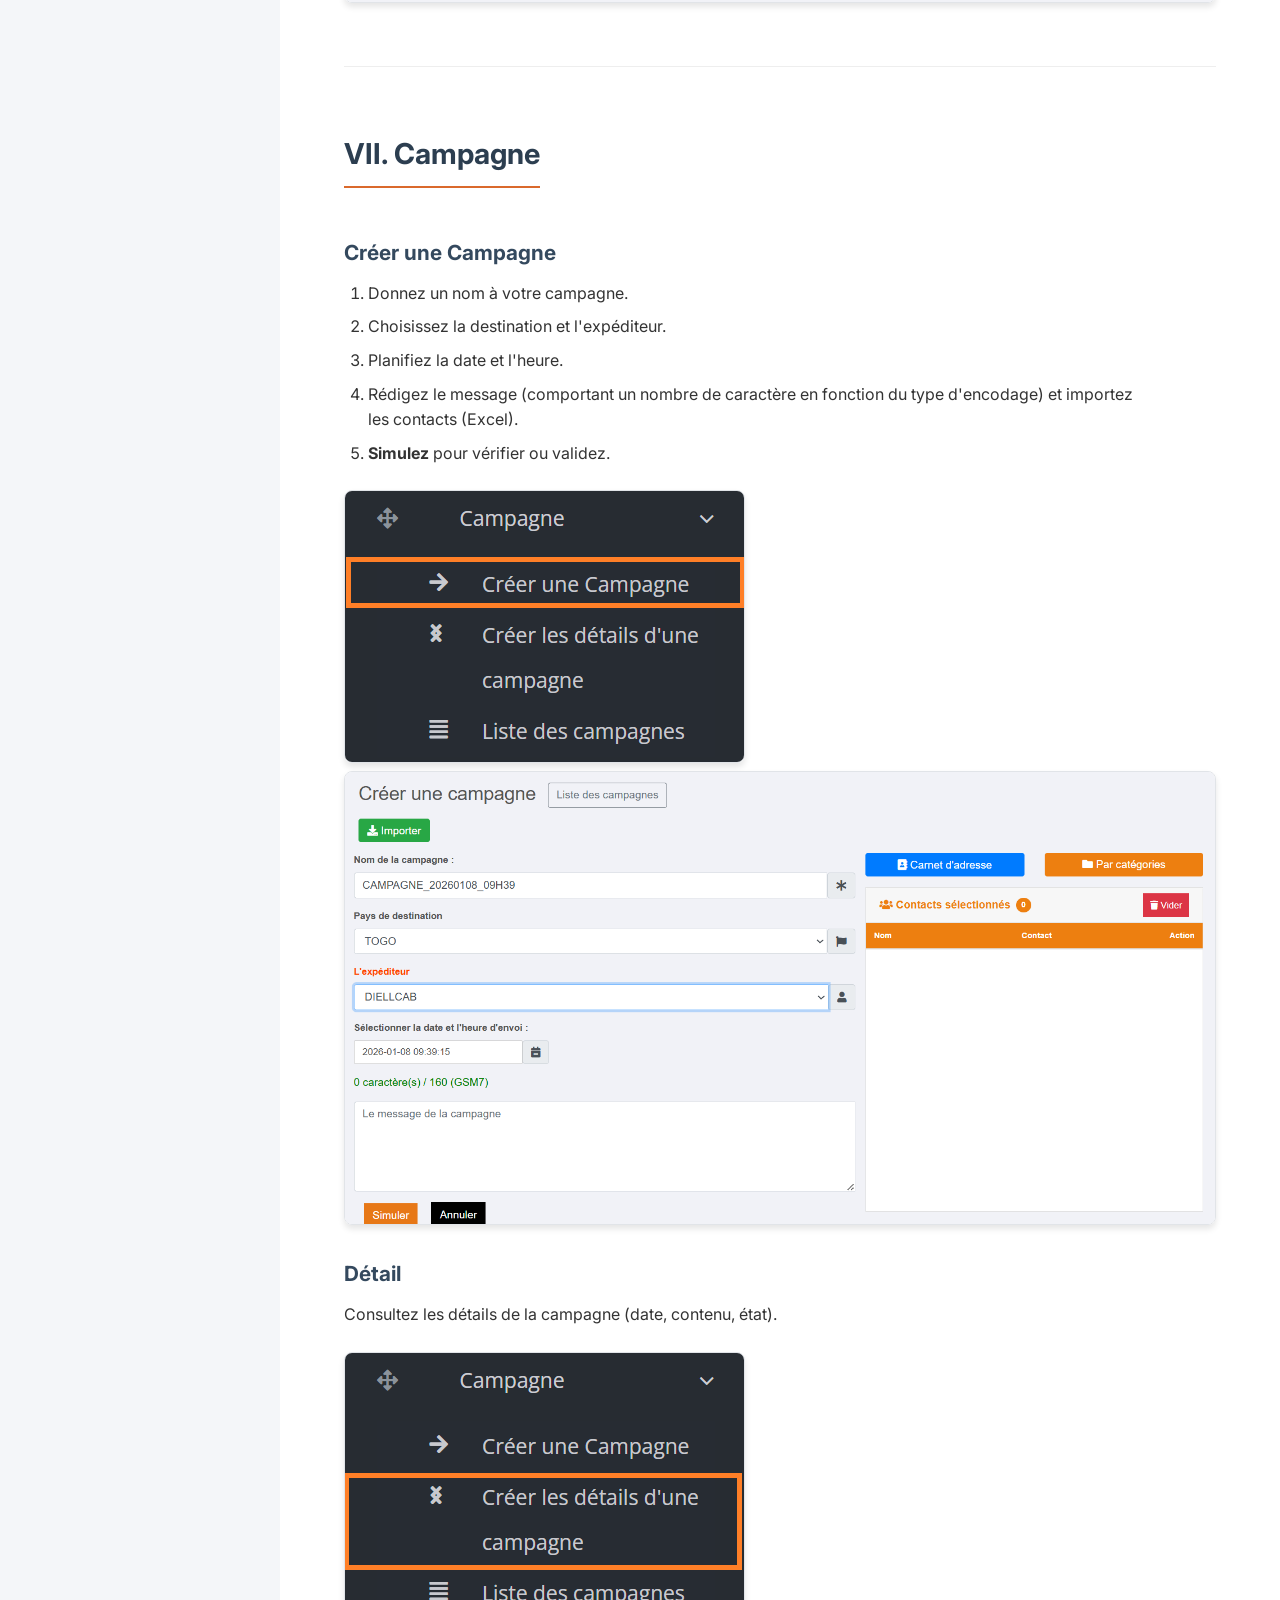
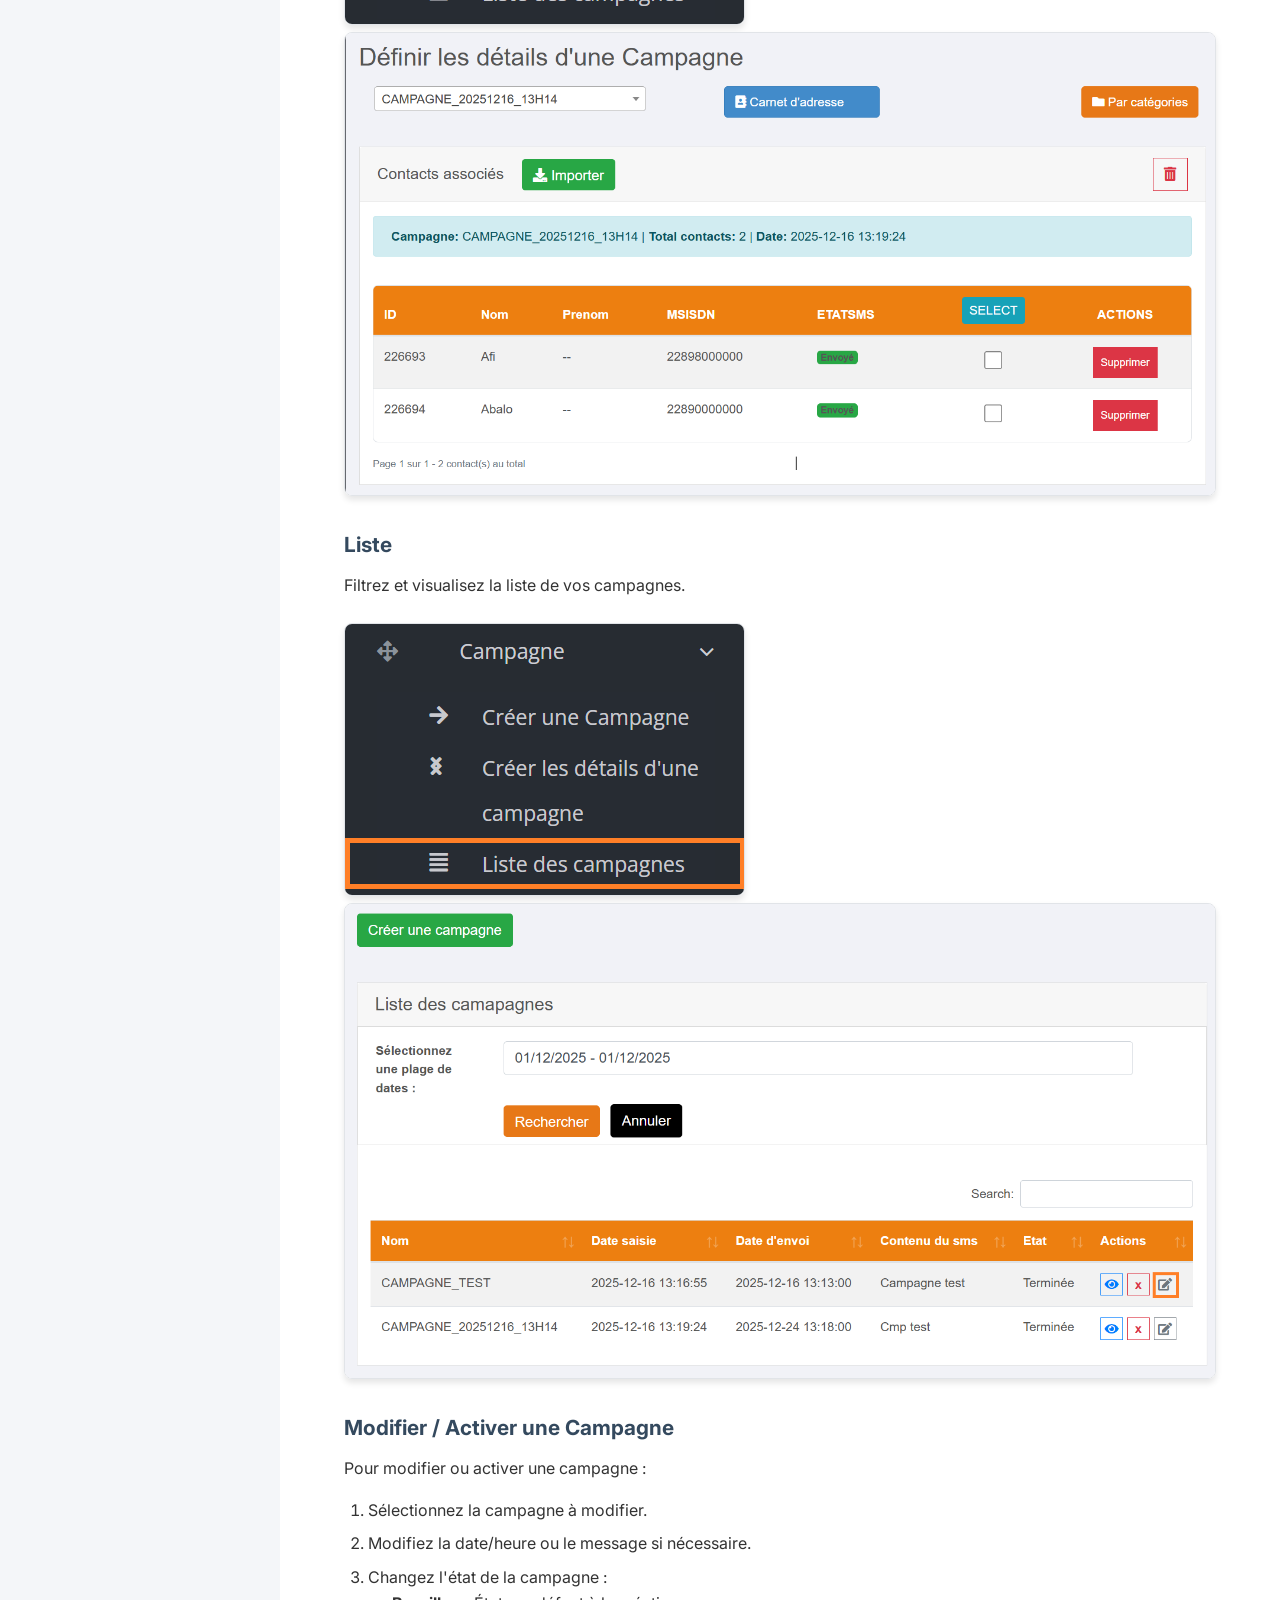
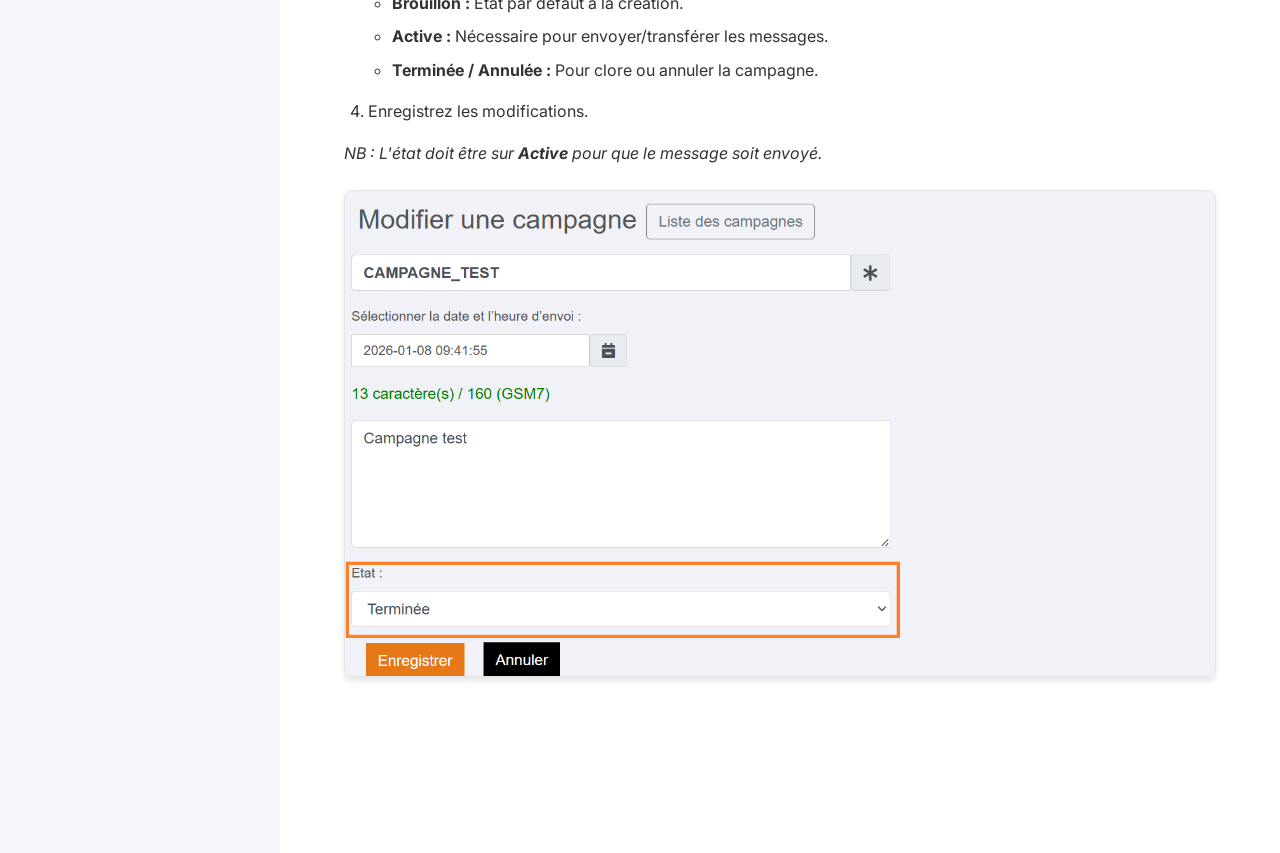
==== commit 037e0873: "Add favicon" ====
--- a/index.html
+++ b/index.html
@@ -7,6 +7,7 @@
     <title>Guide d'Utilisation NATYABIP</title>
     <link rel="stylesheet" href="natyabip_guide.css">
     <link href="https://fonts.googleapis.com/css2?family=Inter:wght@300;400;500;600;700&display=swap" rel="stylesheet">
+     <link href="assets/img/favicon.png" rel="icon">
 </head>
 
 <body>
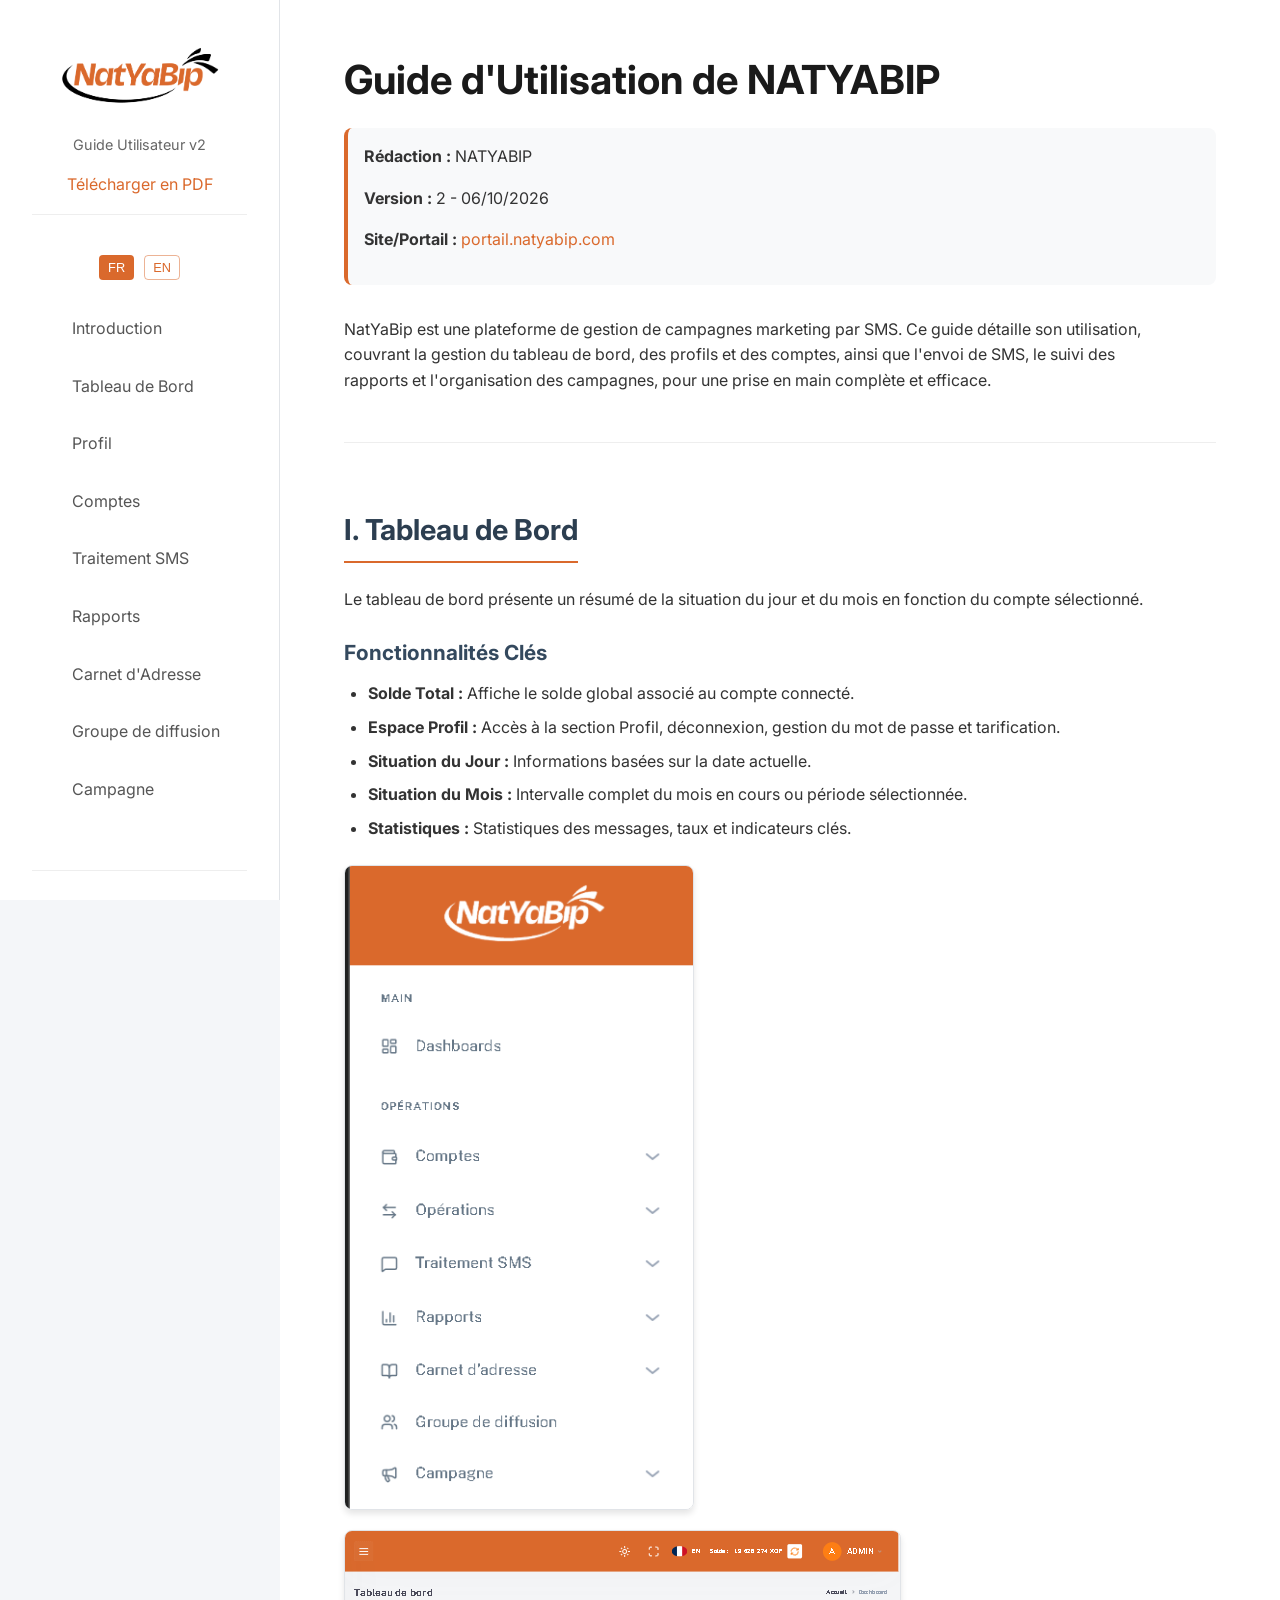
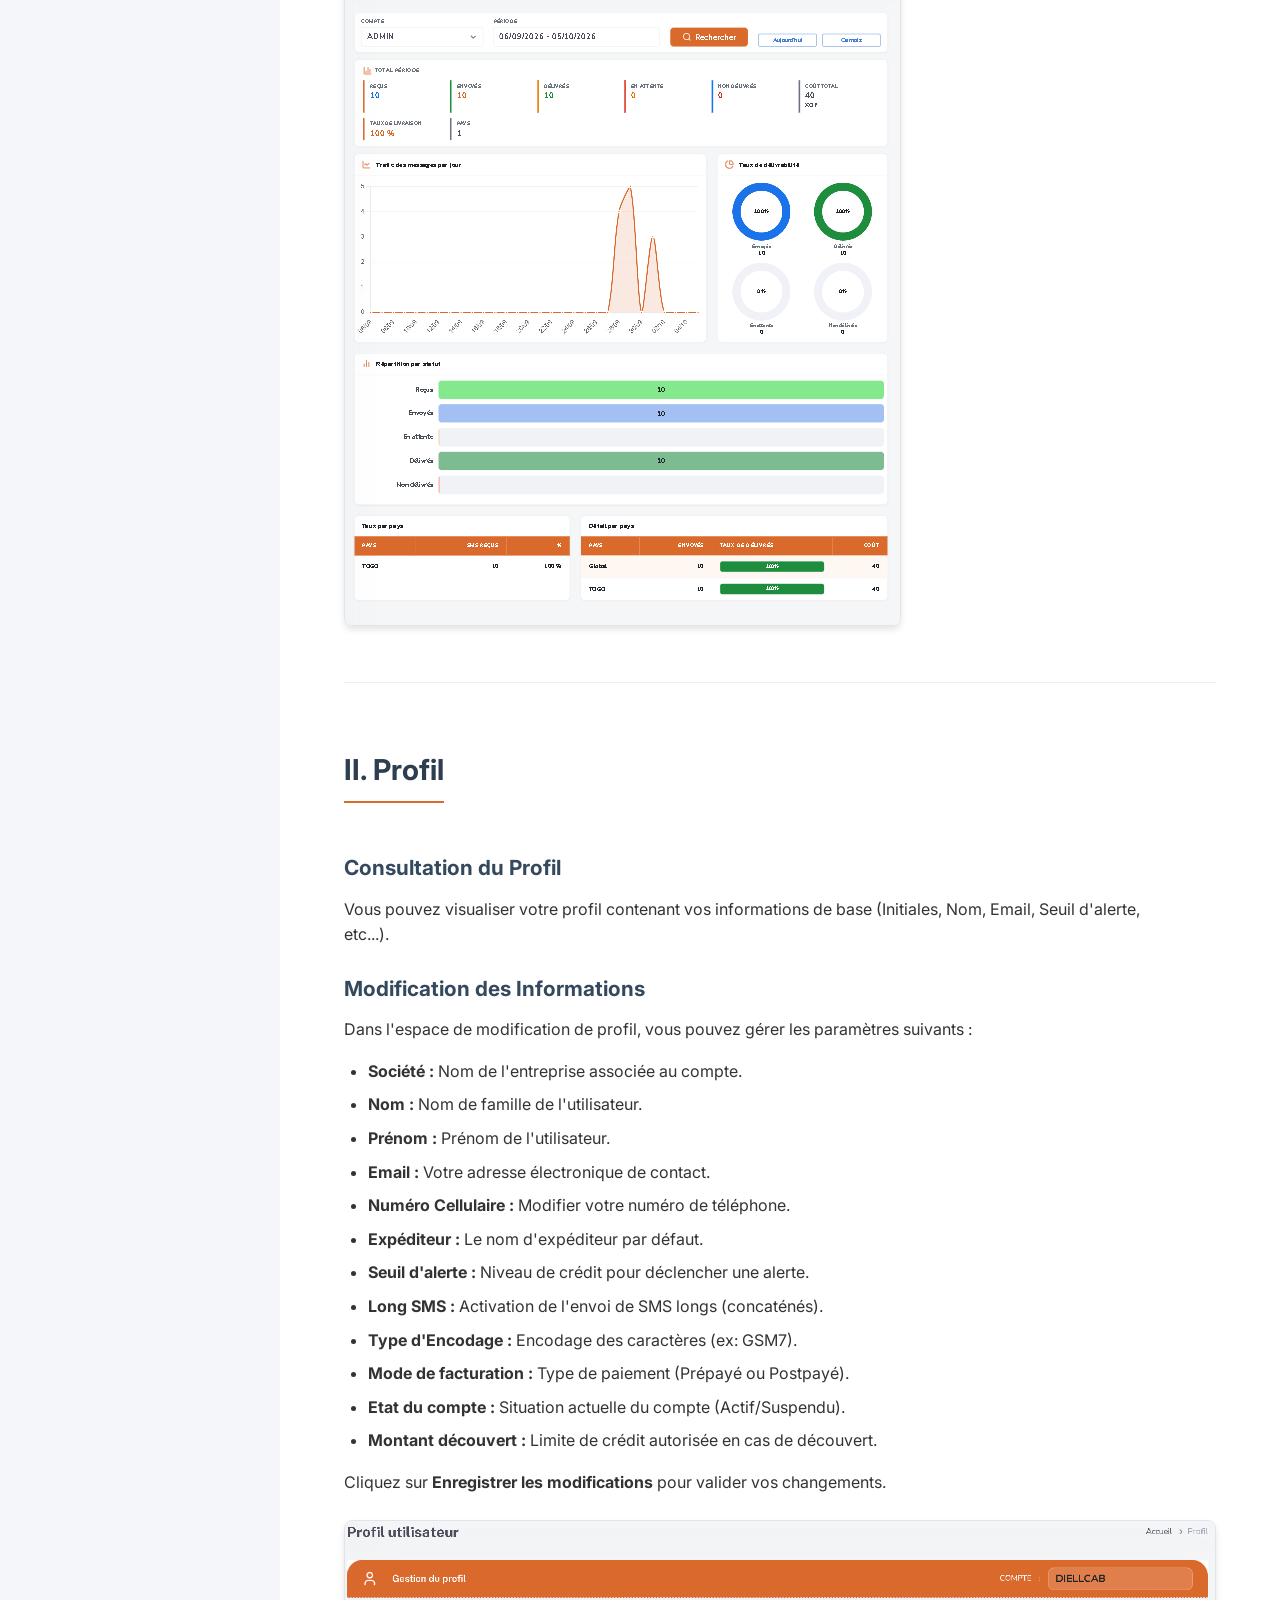
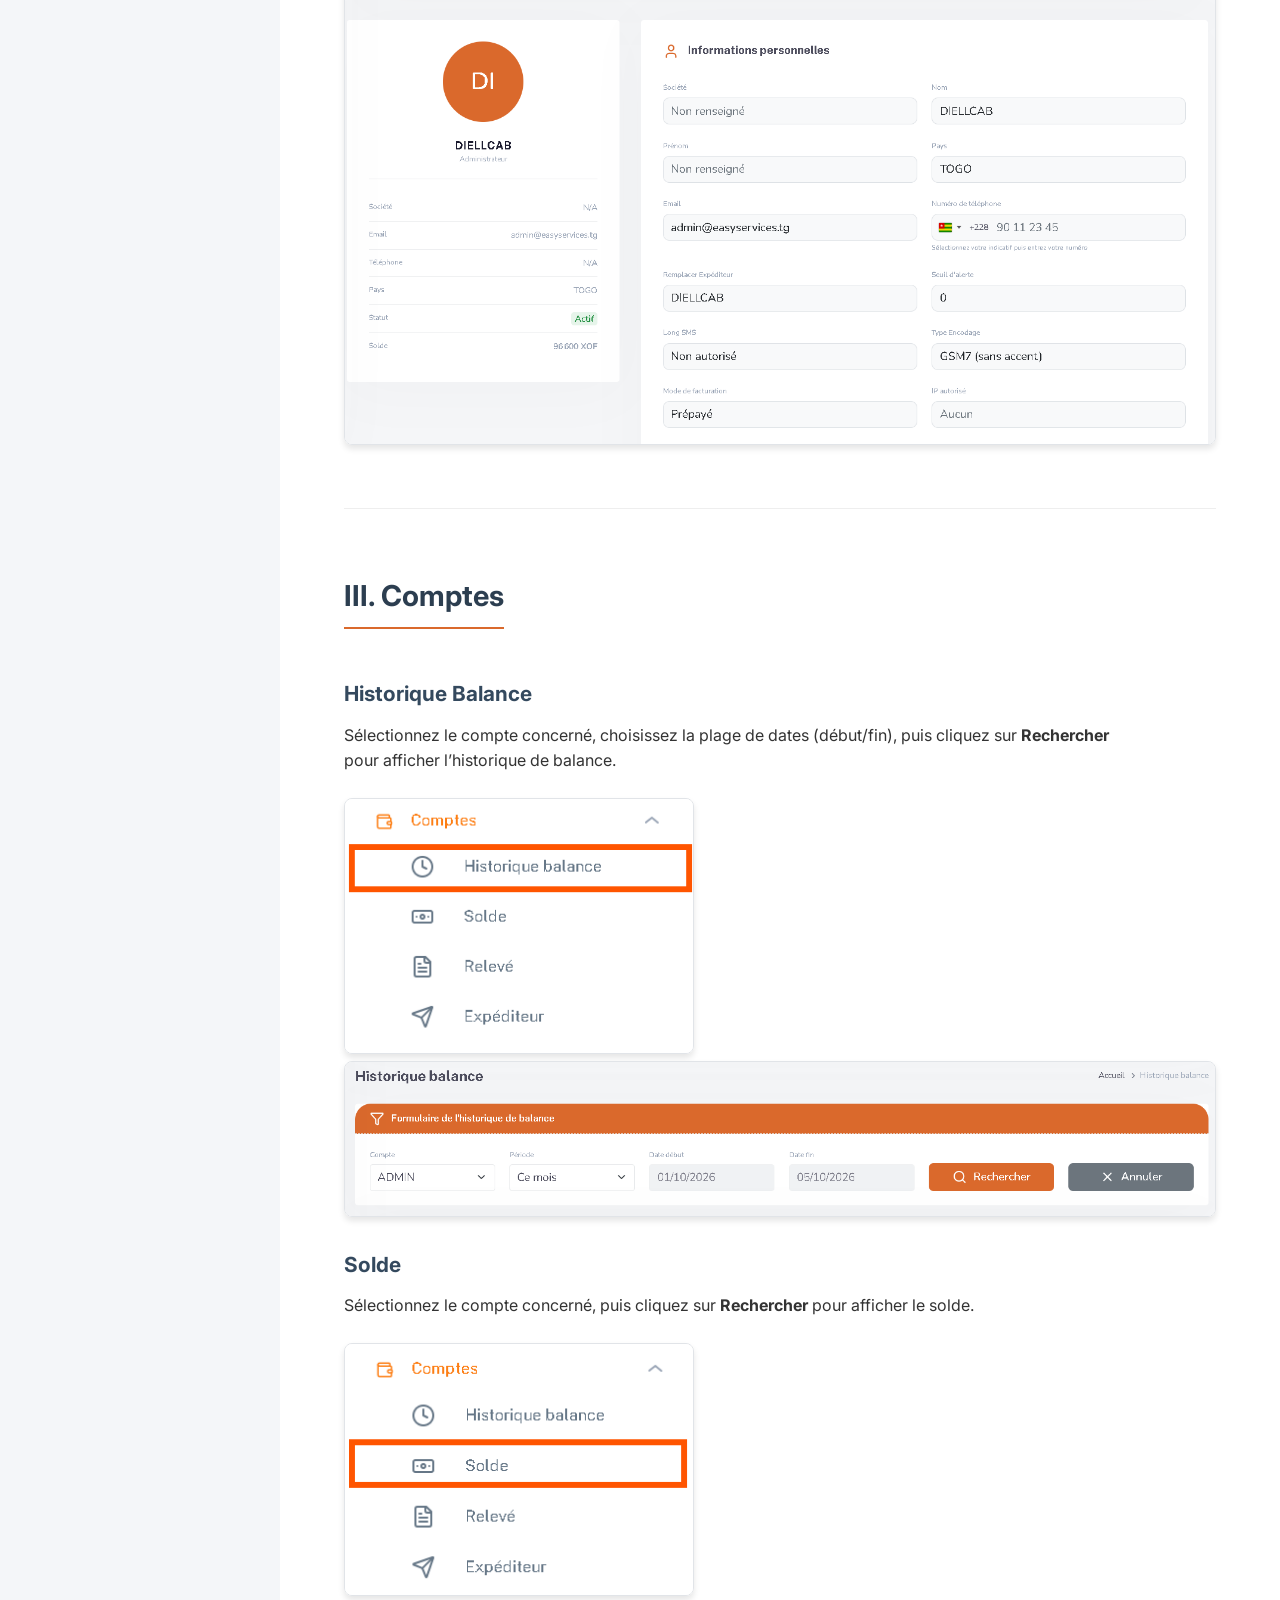
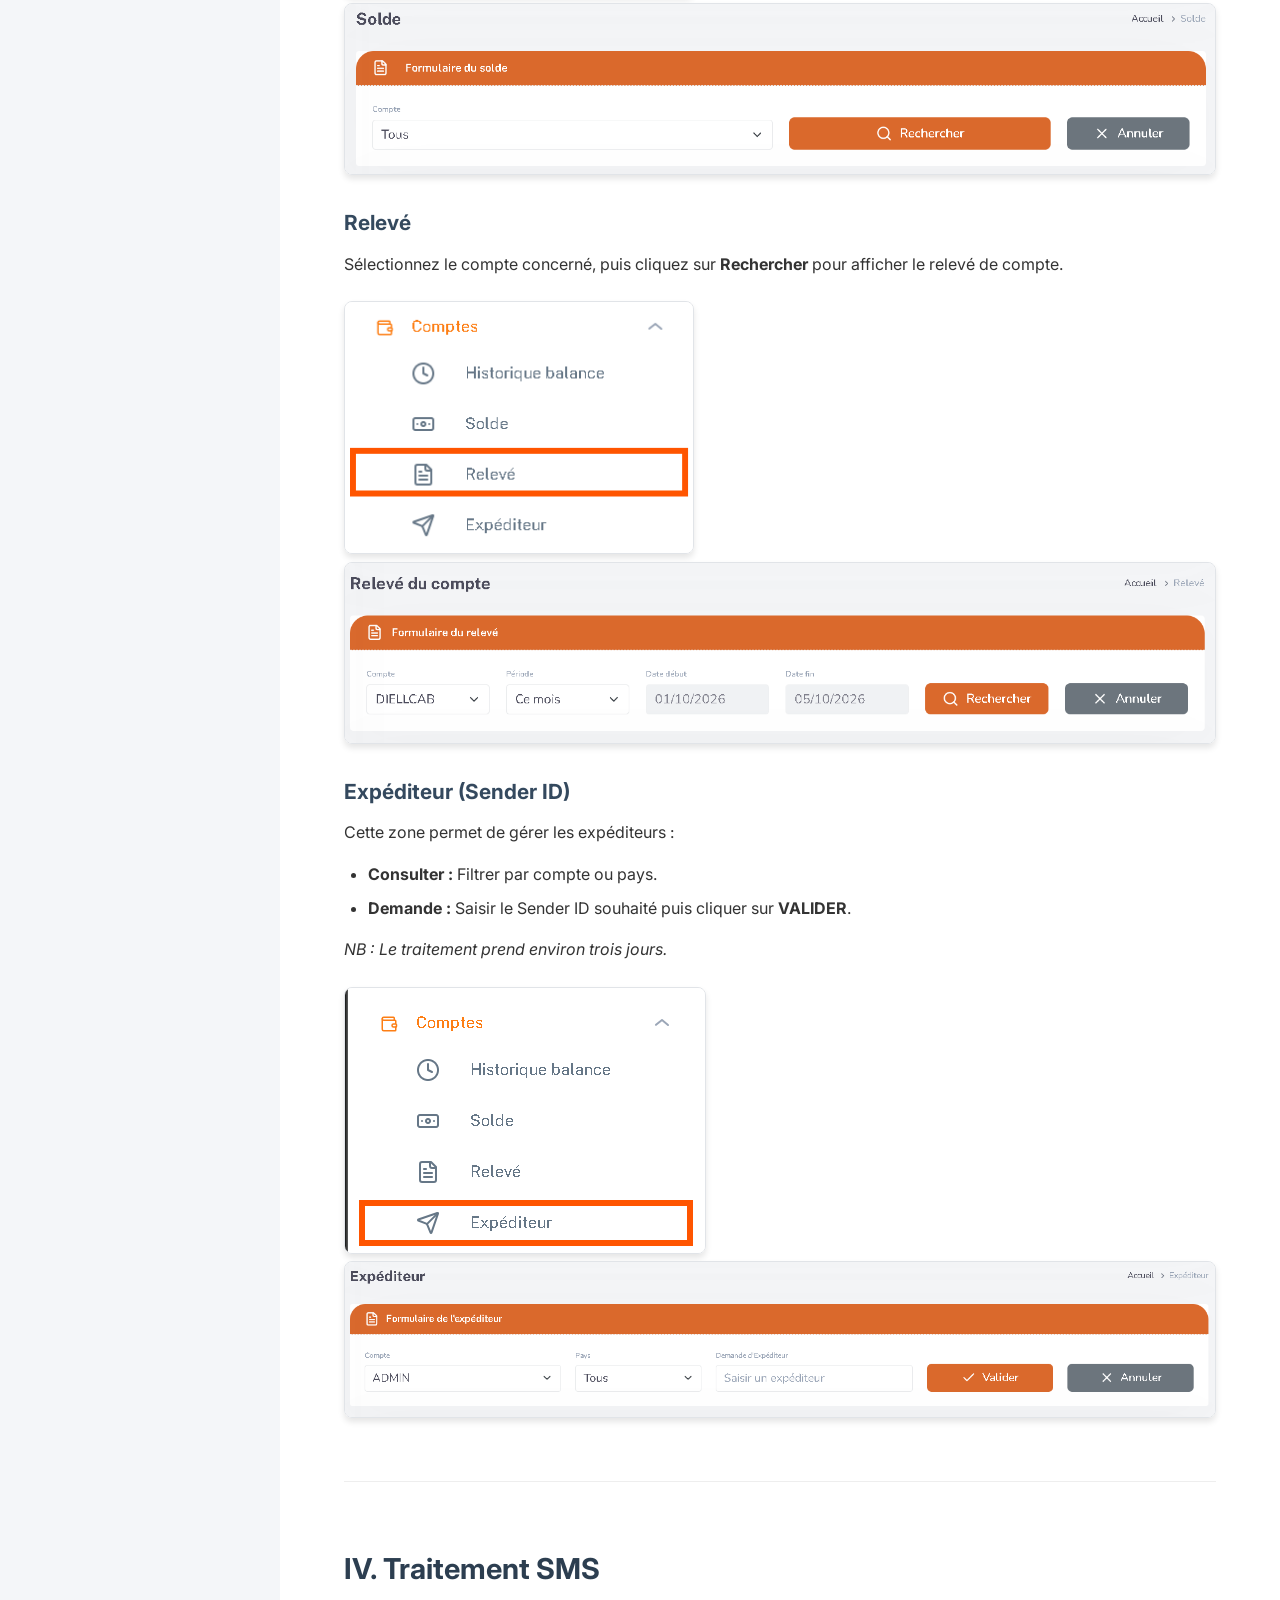
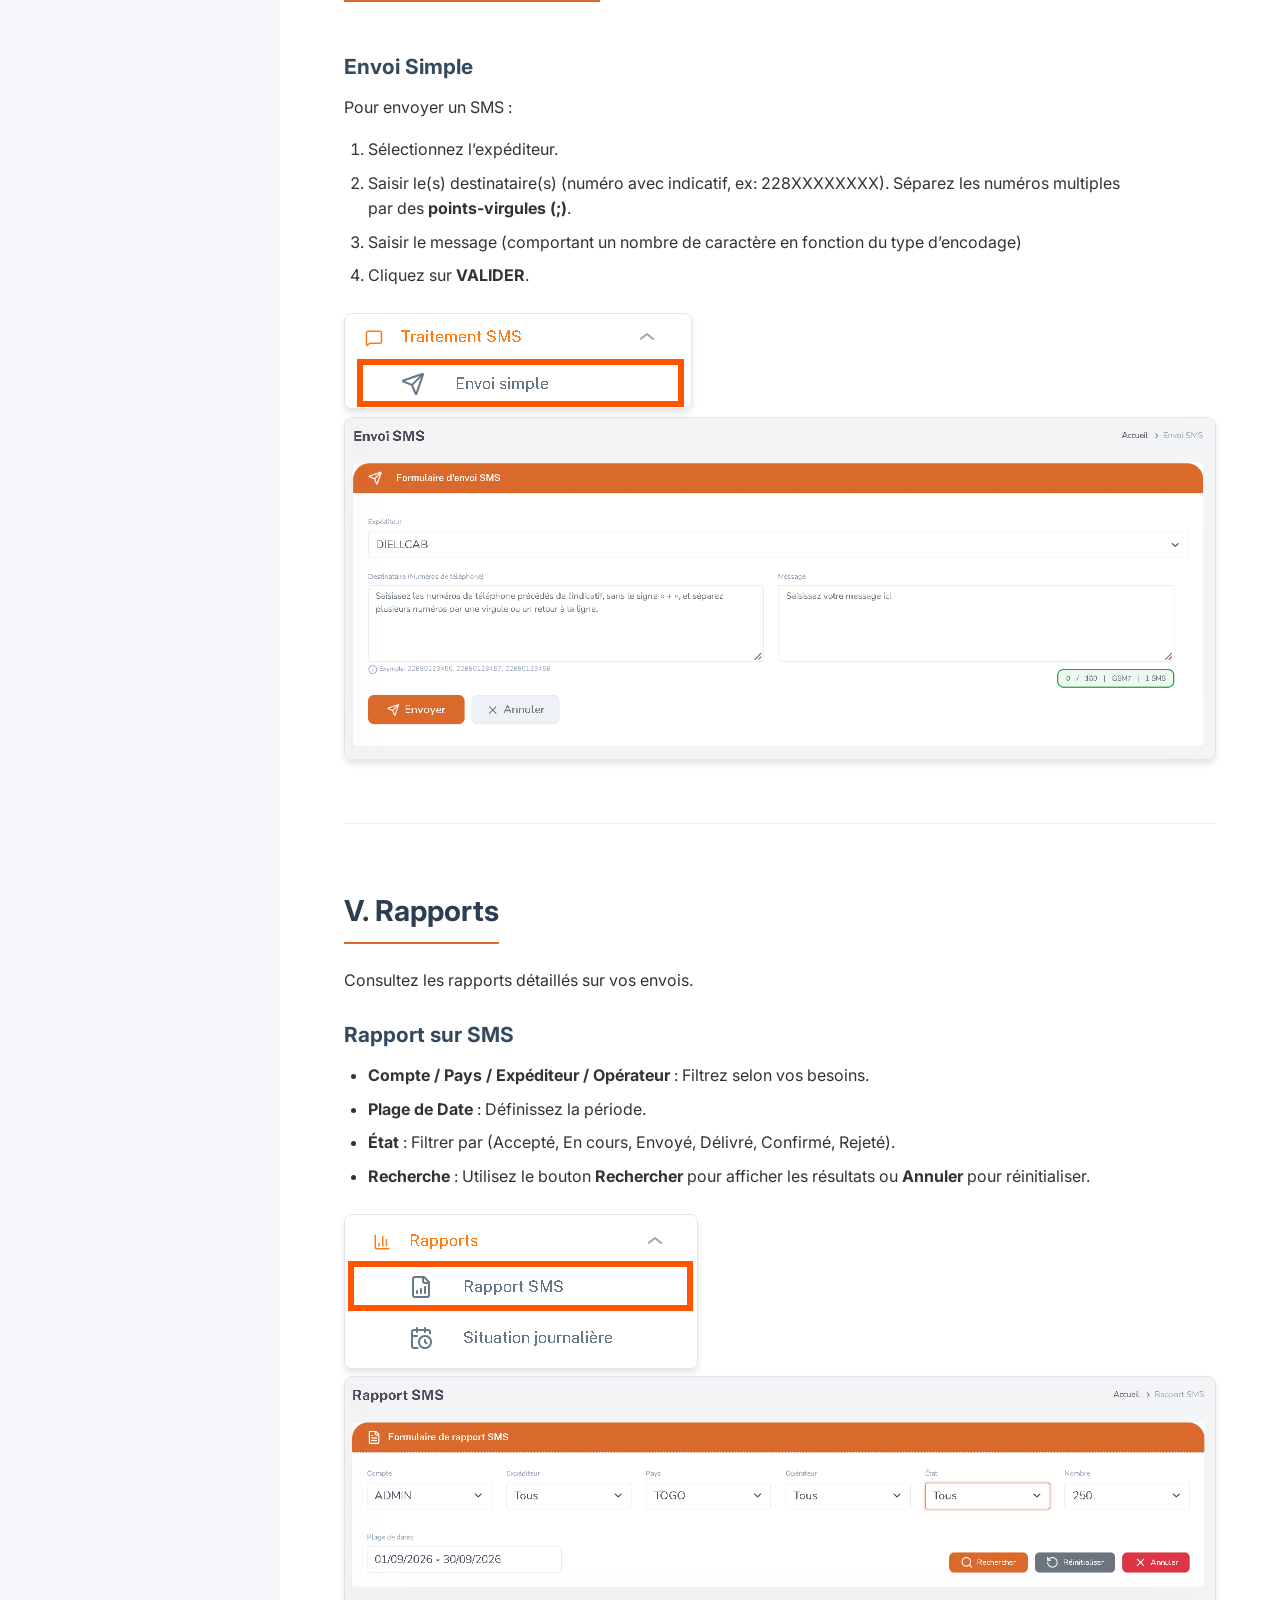
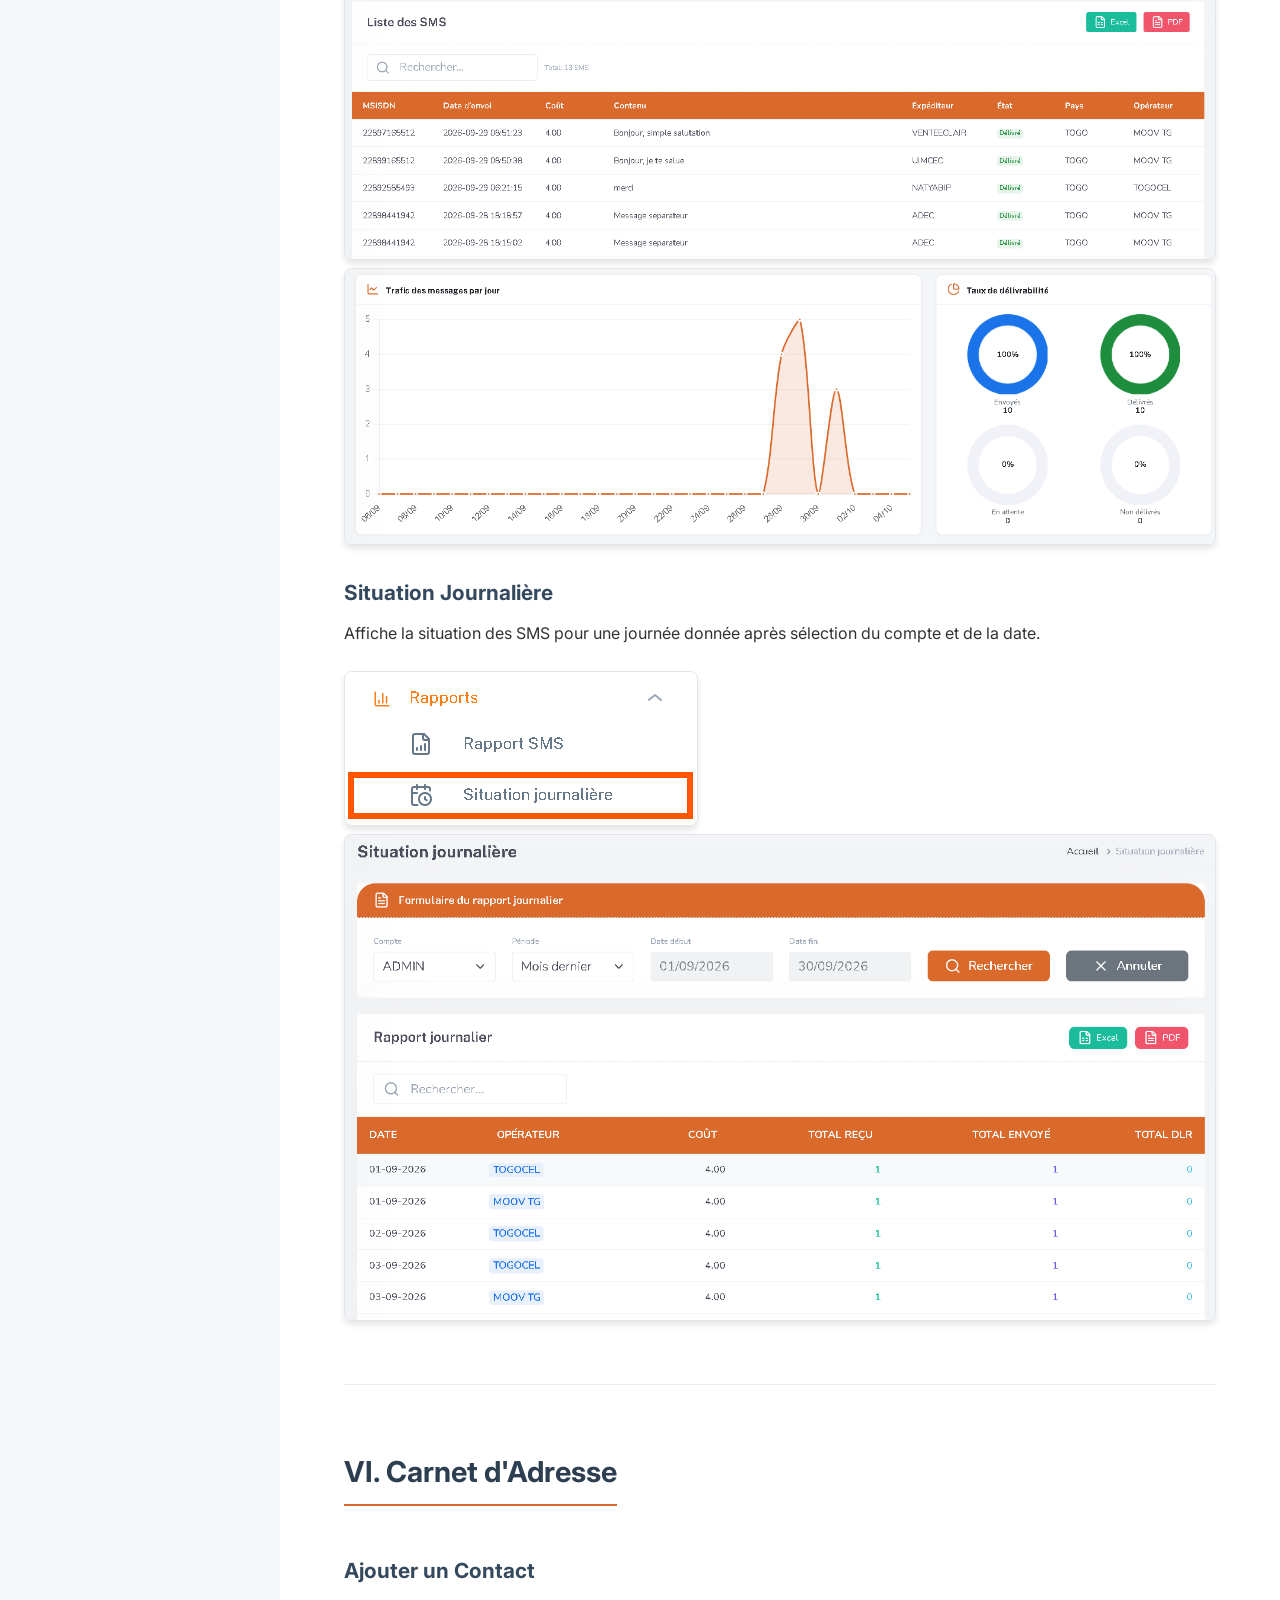
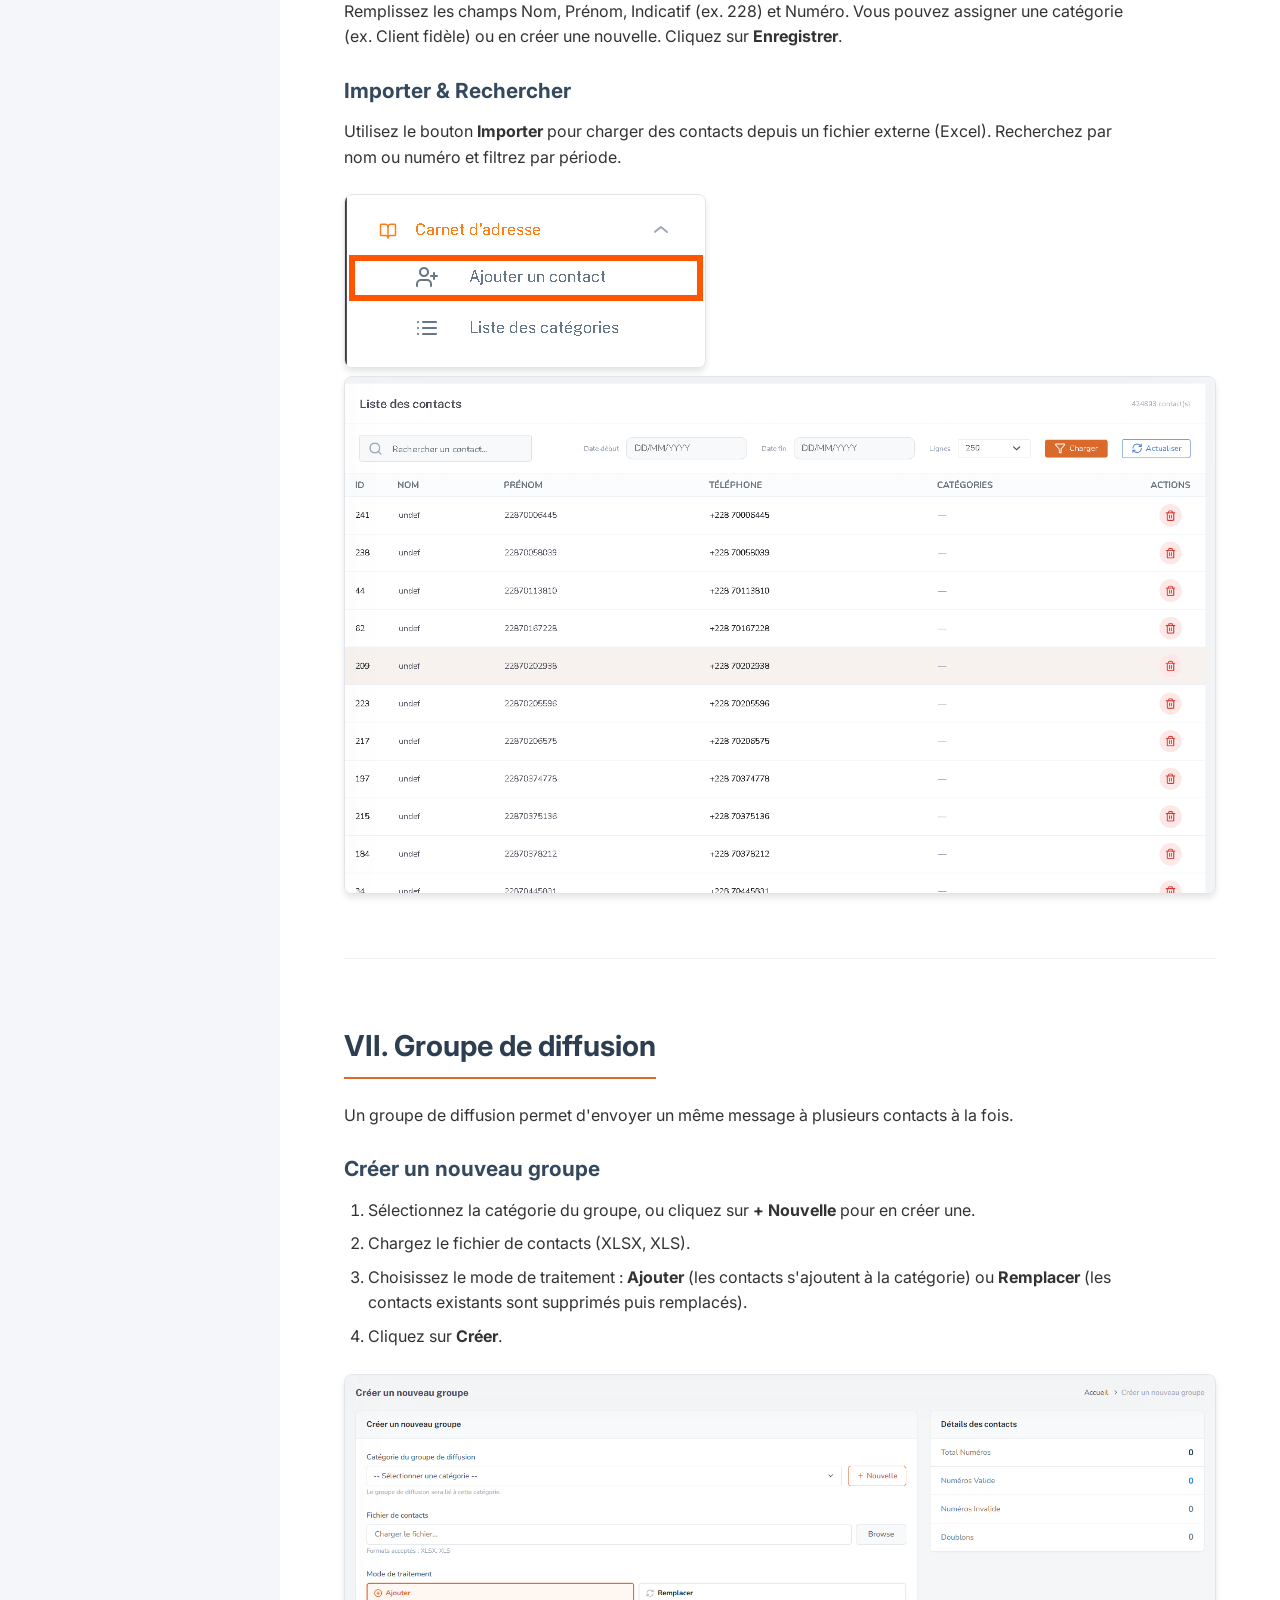
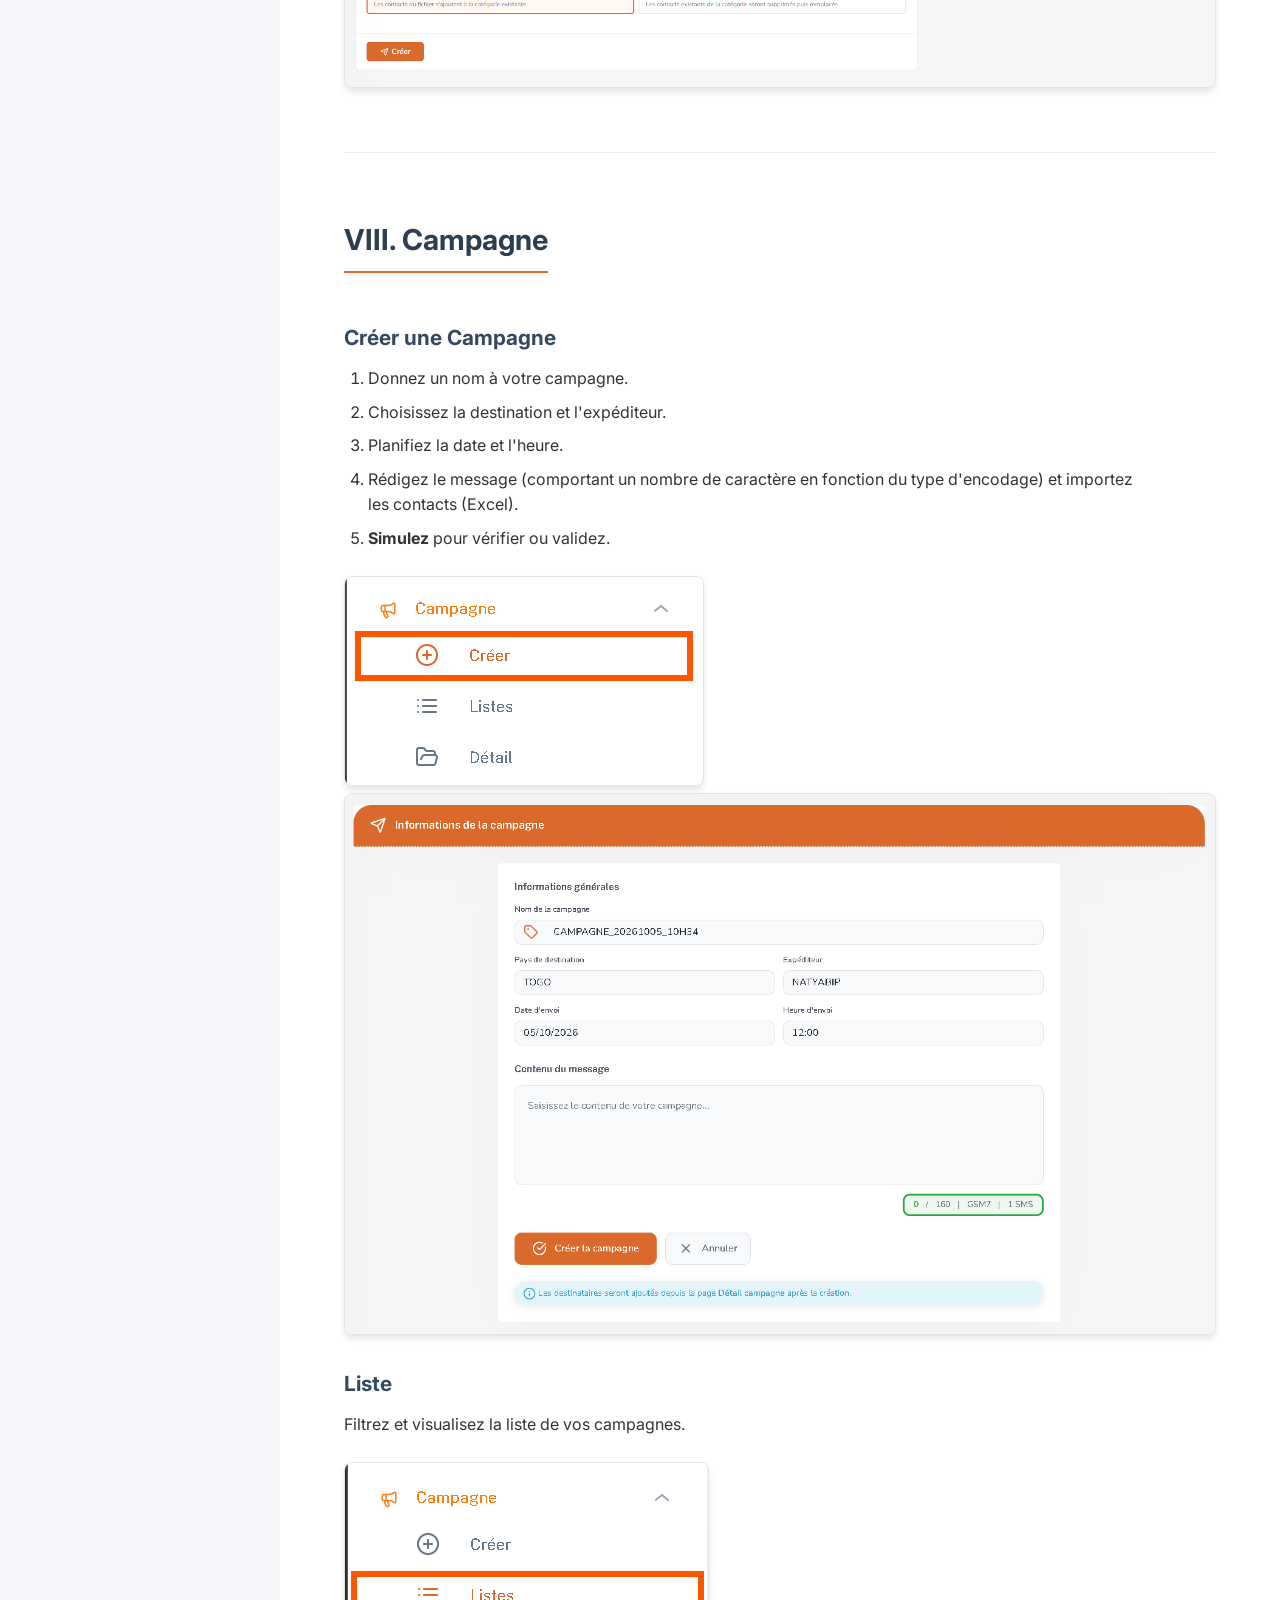
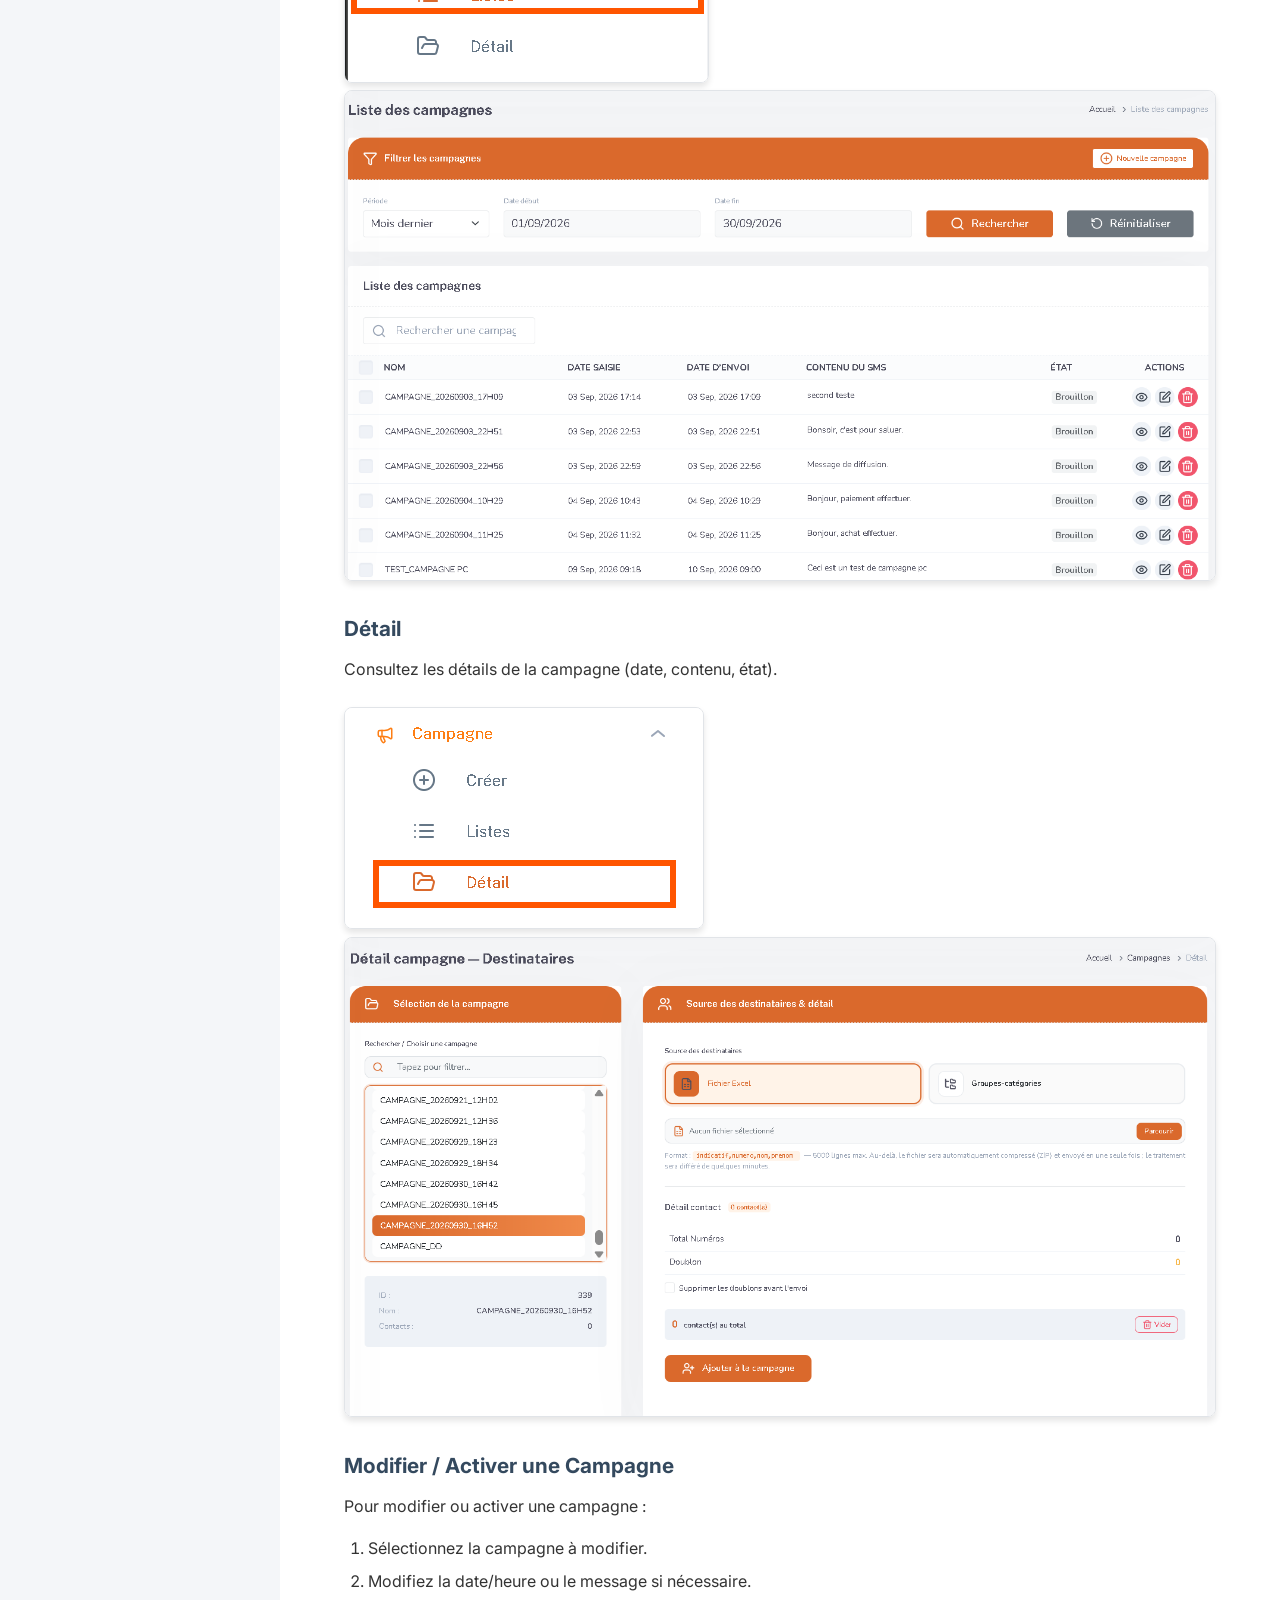
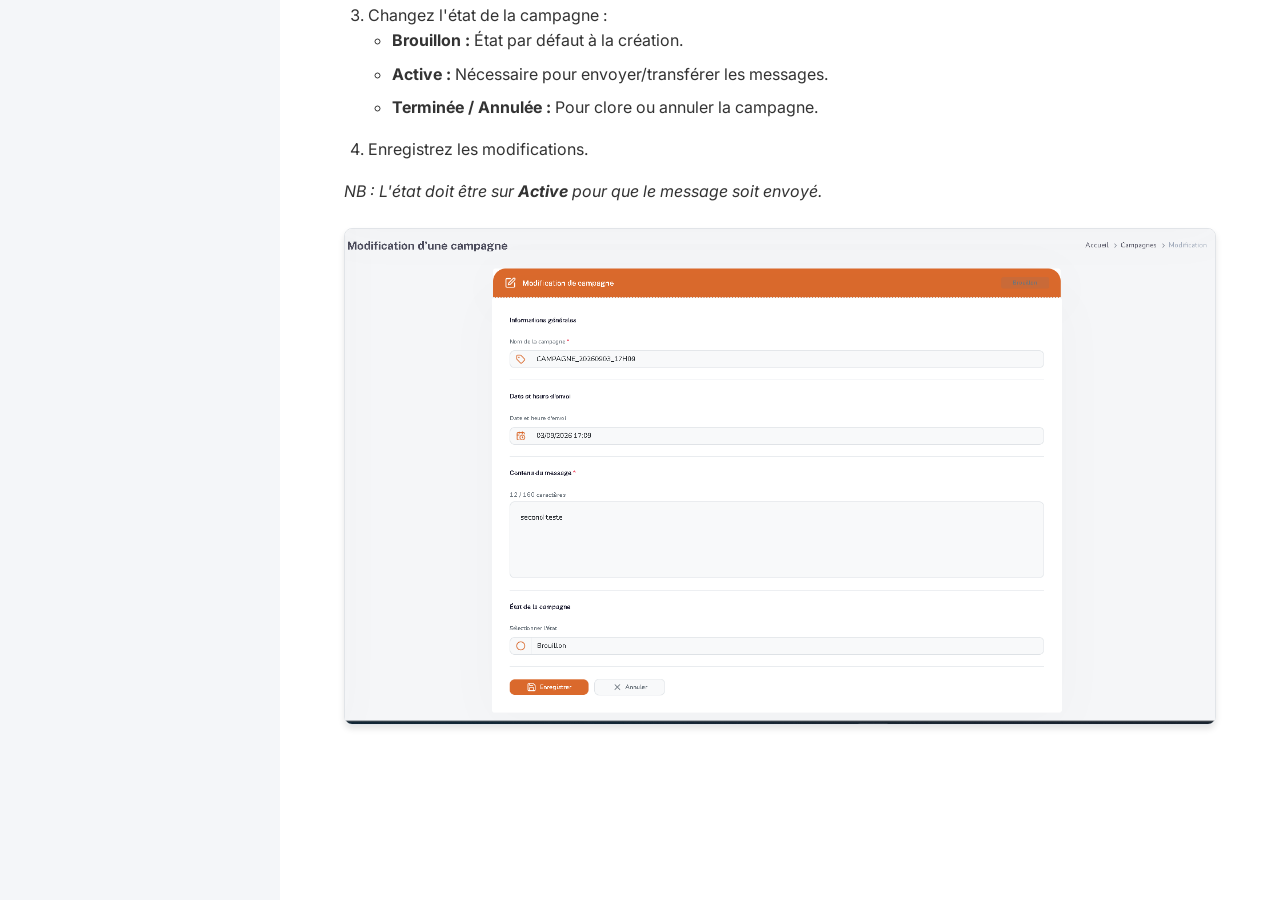
==== commit c4b963d5: "Migration vers la version V2" ====
--- a/index.html
+++ b/index.html
@@ -18,8 +18,8 @@
             <button class="burger-menu" onclick="toggleMenu()" aria-label="Toggle Menu">☰</button>
             <div class="logo">
                 <img src="images/logo.png" alt="Logo Natyabip" class="sidebar-logo">
-                <p data-translate="user_guide">Guide Utilisateur v1</p>
-                <a href="Guide NATYABIP V1.pdf" download class="btn-down" data-translate="download_pdf">Télécharger
+                <p data-translate="user_guide">Guide Utilisateur v2</p>
+                <a href="Guide NATYABIP V2.pdf" download class="btn-down" data-translate="download_pdf">Télécharger
                     en PDF</a>
             </div>
 
@@ -28,21 +28,22 @@
                 <button class="btn-lang" onclick="setLanguage('en')">EN</button>
             </div>
 
-            <ul>
-                <li><a href="#intro" data-translate="nav_intro">Introduction</a></li>
+           <ul>
+                 <li><a href="#intro" data-translate="nav_intro">Introduction</a></li>
                 <li><a href="#dashboard" data-translate="nav_dashboard">Tableau de Bord</a></li>
-                <li><a href="#profile" data-translate="nav_profile">Profil</a></li>
-                <li><a href="#accounts" data-translate="nav_accounts">Comptes</a></li>
-                <li><a href="#sms-processing" data-translate="nav_sms">Traitement SMS</a></li>
-                <li><a href="#reports" data-translate="nav_reports">Rapports</a></li>
-                <li><a href="#address-book" data-translate="nav_address">Carnet d'Adresse</a></li>
-                <li><a href="#campaigns" data-translate="nav_campaigns">Campagne</a></li>
+                 <li><a href="#profile" data-translate="nav_profile">Profil</a></li>
+                 <li><a href="#accounts" data-translate="nav_accounts">Comptes</a></li>
+                 <li><a href="#sms-processing" data-translate="nav_sms">Traitement SMS</a></li>
+                  <li><a href="#reports" data-translate="nav_reports">Rapports</a></li>
+                  <li><a href="#address-book" data-translate="nav_address">Carnet d'Adresse</a></li>
+                  <li><a href="#broadcast-groups" data-translate="nav_broadcast">Groupe de diffusion</a></li>
+                 <li><a href="#campaigns" data-translate="nav_campaigns">Campagne</a></li>
             </ul>
             <div class="contact-info">
                 <h3 data-translate="contact">Contact</h3>
-                <p>Phone: (+228)98 38 41 41/ (+228) 93 89 92 54/ (+228) 93 73 70 07</p>
+                <p>Phone: (+228)98 38 41 41/ (+228) 93 89 92 54</p>
                 <p><a href="https://www.natyabip.com/" target="_blank">www.natyabip.com</a></p>
-                <a href="Guide NATYABIP V1.pdf" download class="btn-download" data-translate="download_pdf">Télécharger
+                <a href="Guide NATYABIP V2.pdf" download class="btn-download" data-translate="download_pdf">Télécharger
                     en PDF</a>
             </div>
         </nav>
@@ -54,7 +55,7 @@
                 <h1 data-translate="title_main">Guide d'Utilisation de NATYABIP</h1>
                 <div class="metadata">
                     <p><strong><span data-translate="author">Rédaction</span> :</strong> NATYABIP</p>
-                    <p><strong><span data-translate="version">Version</span> :</strong> 1 - 07/01/2026</p>
+                    <p><strong><span data-translate="version">Version</span> :</strong> 2 - 06/10/2026</p>
                     <p><strong>Site/Portail :</strong> <a href="https://portail.natyabip.com/">portail.natyabip.com</a>
                     </p>
                 </div>
@@ -254,12 +255,29 @@
 
                 <div class="image-wrapper">
                     <img src="images/carnetd'adresse.png" alt="Ajout Contact" class="doc-image">
-                    <img src="images/ajouterContact.png" alt="Liste Contacts" class="doc-image">
+                    <img src="images/listecontact.png" alt="Liste Contacts" class="doc-image">
+                </div>
+            </section>
+
+           
+            <section id="broadcast-groups" class="section">
+                    <h2 data-translate="sec_broadcast">VII. Groupe de diffusion</h2>
+                 <p data-translate="broadcast_intro">Un groupe de diffusion permet d'envoyer un même message à plusieurs contacts à la fois.</p>
+
+                 <h3 data-translate="create_broadcast">Créer un nouveau groupe</h3>
+             <ol>
+                  <li data-translate="broadcast_step1">Sélectionnez la catégorie du groupe, ou cliquez sur <strong>+ Nouvelle</strong> pour en créer une.</li>
+                 <li data-translate="broadcast_step2">Chargez le fichier de contacts (XLSX, XLS).</li>
+                <li data-translate="broadcast_step3">Choisissez le mode de traitement : <strong>Ajouter</strong> (les contacts s'ajoutent à la catégorie) ou <strong>Remplacer</strong> (les contacts existants sont supprimés puis remplacés).</li>
+                 <li data-translate="broadcast_step4">Cliquez sur <strong>Créer</strong>.</li>
+             </ol>
+             <div class="image-wrapper">
+                    <img src="images/diffusion.png" alt="Création Groupe de diffusion" class="doc-image">
                 </div>
             </section>
 
             <section id="campaigns" class="section">
-                <h2 data-translate="sec_campaigns">VII. Campagne</h2>
+                <h2 data-translate="sec_campaigns">VIII. Campagne</h2>
 
                 <h3 data-translate="create_campaign">Créer une Campagne</h3>
                 <ol>
@@ -276,6 +294,13 @@
                     <img src="images/creercampagne.png" alt="Détails Campagne" class="doc-image">
                 </div>
 
+                <h3 data-translate="header_list">Liste</h3>
+                <p data-translate="desc_list">Filtrez et visualisez la liste de vos campagnes.</p>
+                <div class="image-wrapper">
+                    <img src="images/campagne3.png" alt="Liste Campagnes" class="doc-image">
+                    <img src="images/listecampagne.png" alt="Détails Campagne" class="doc-image">
+                </div>
+
                 <h3 data-translate="header_detail">Détail</h3>
                 <p data-translate="desc_detail">Consultez les détails de la campagne (date, contenu, état).</p>
                 <div class="image-wrapper">
@@ -283,12 +308,7 @@
                     <img src="images/detailcampagne.png" alt="Détails Campagne" class="doc-image">
                 </div>
 
-                <h3 data-translate="header_list">Liste</h3>
-                <p data-translate="desc_list">Filtrez et visualisez la liste de vos campagnes.</p>
-                <div class="image-wrapper">
-                    <img src="images/campagne3.png" alt="Liste Campagnes" class="doc-image">
-                    <img src="images/listecampagne.png" alt="Détails Campagne" class="doc-image">
-                </div>
+                
 
                 <h3 data-translate="mod_active">Modifier / Activer une Campagne</h3>
                 <p data-translate="mod_active_intro">Pour modifier ou activer une campagne :</p>
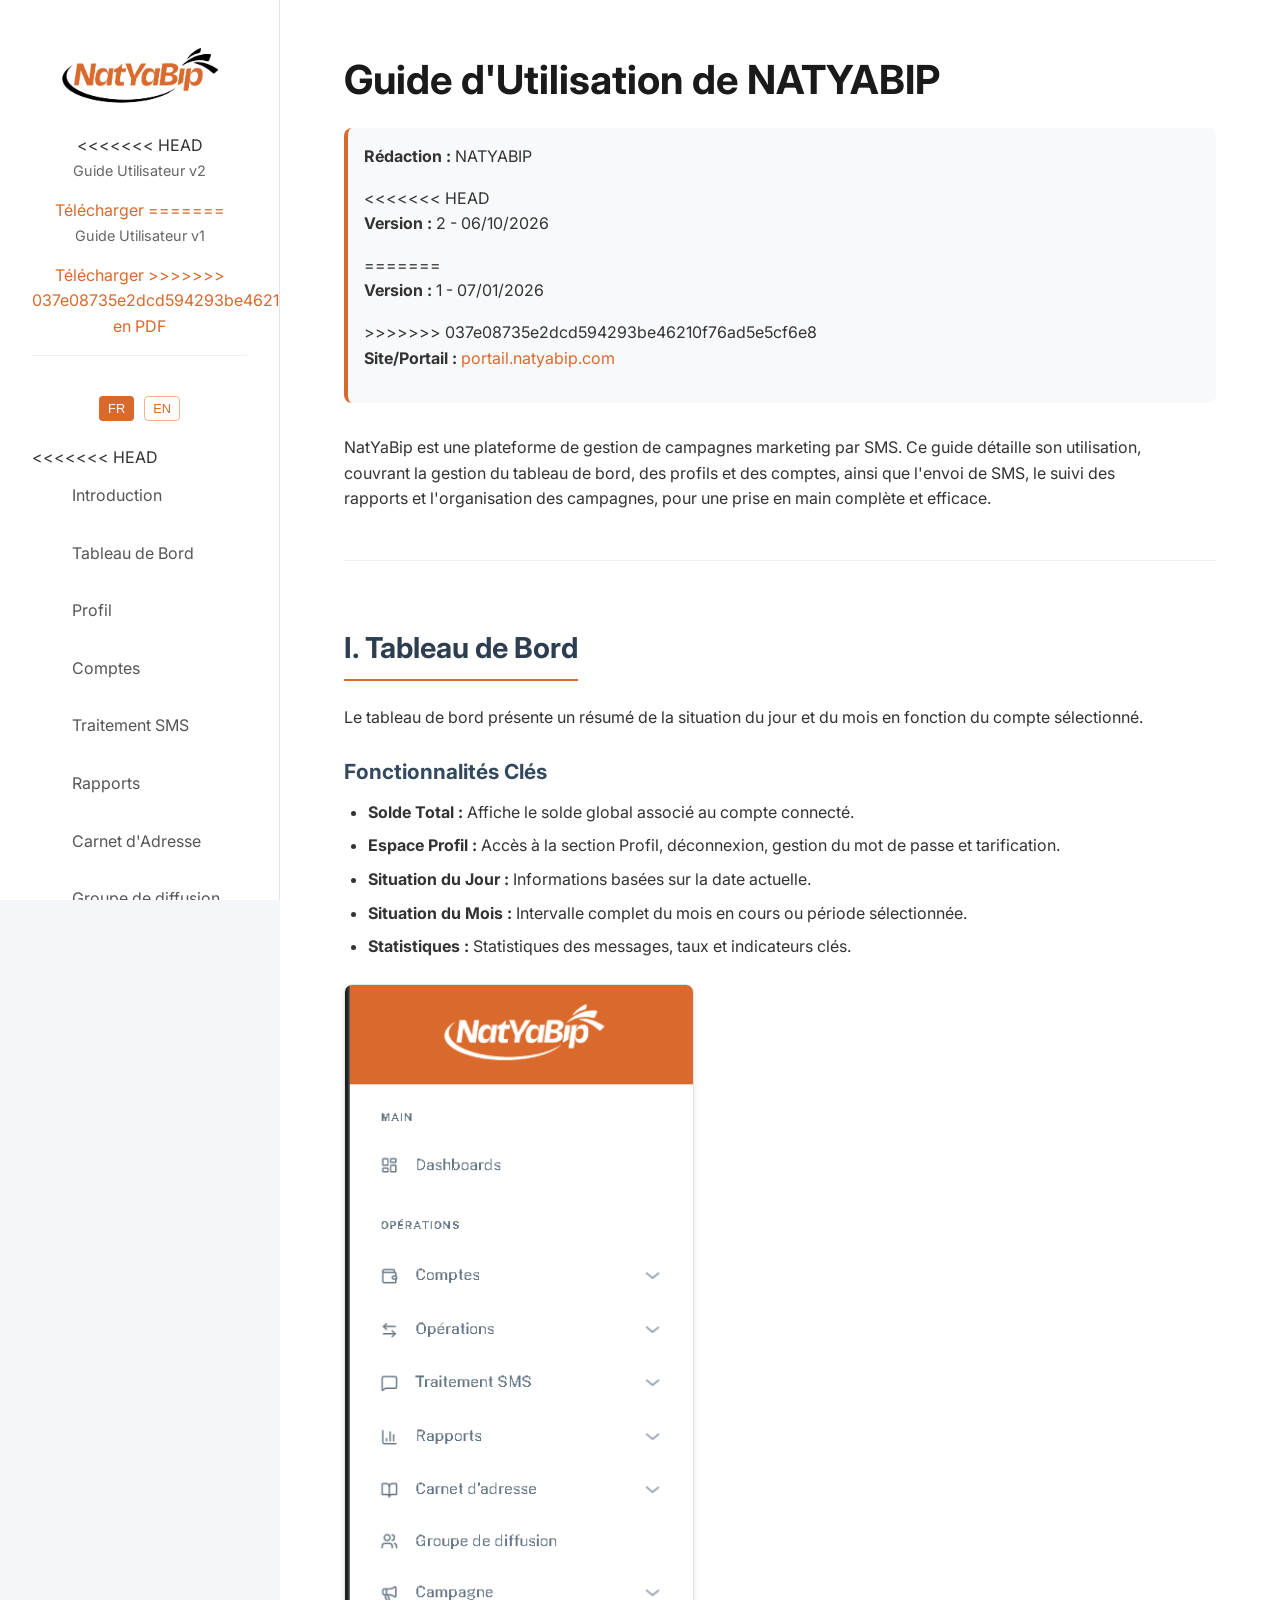
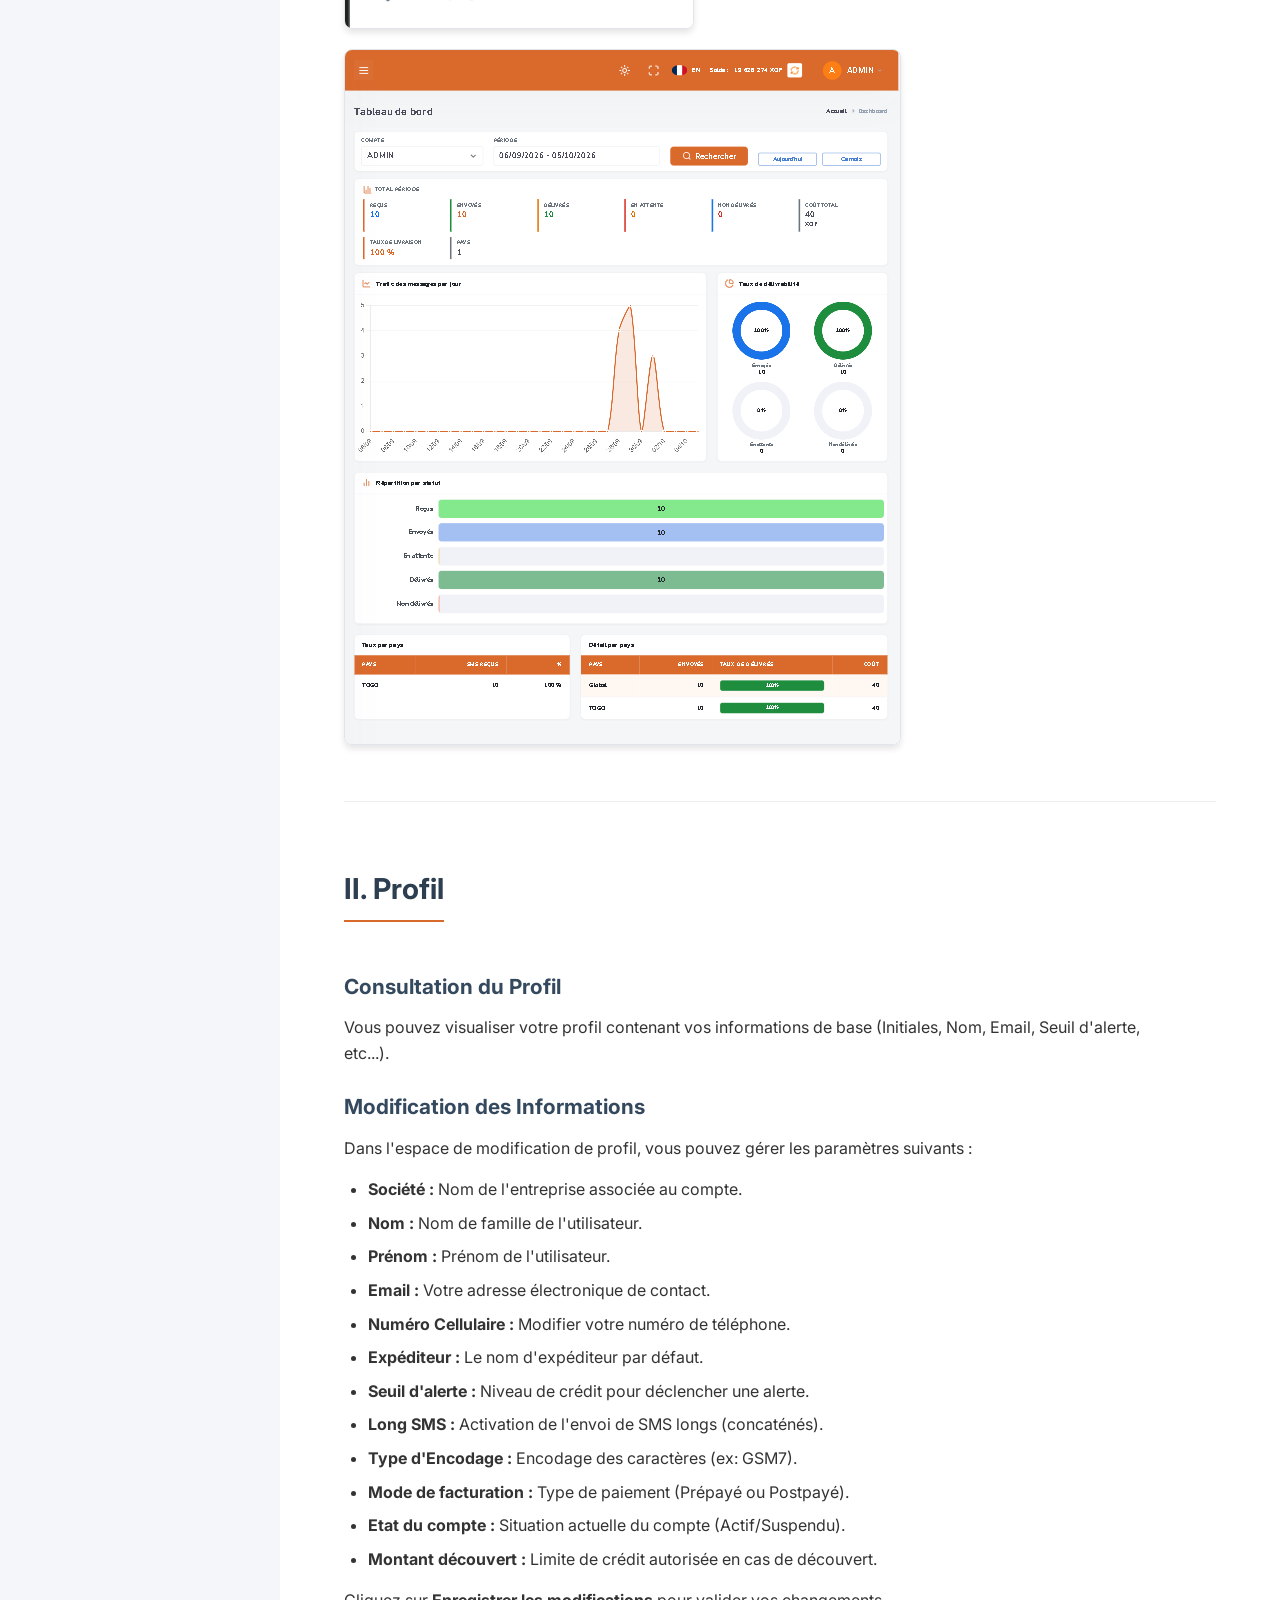
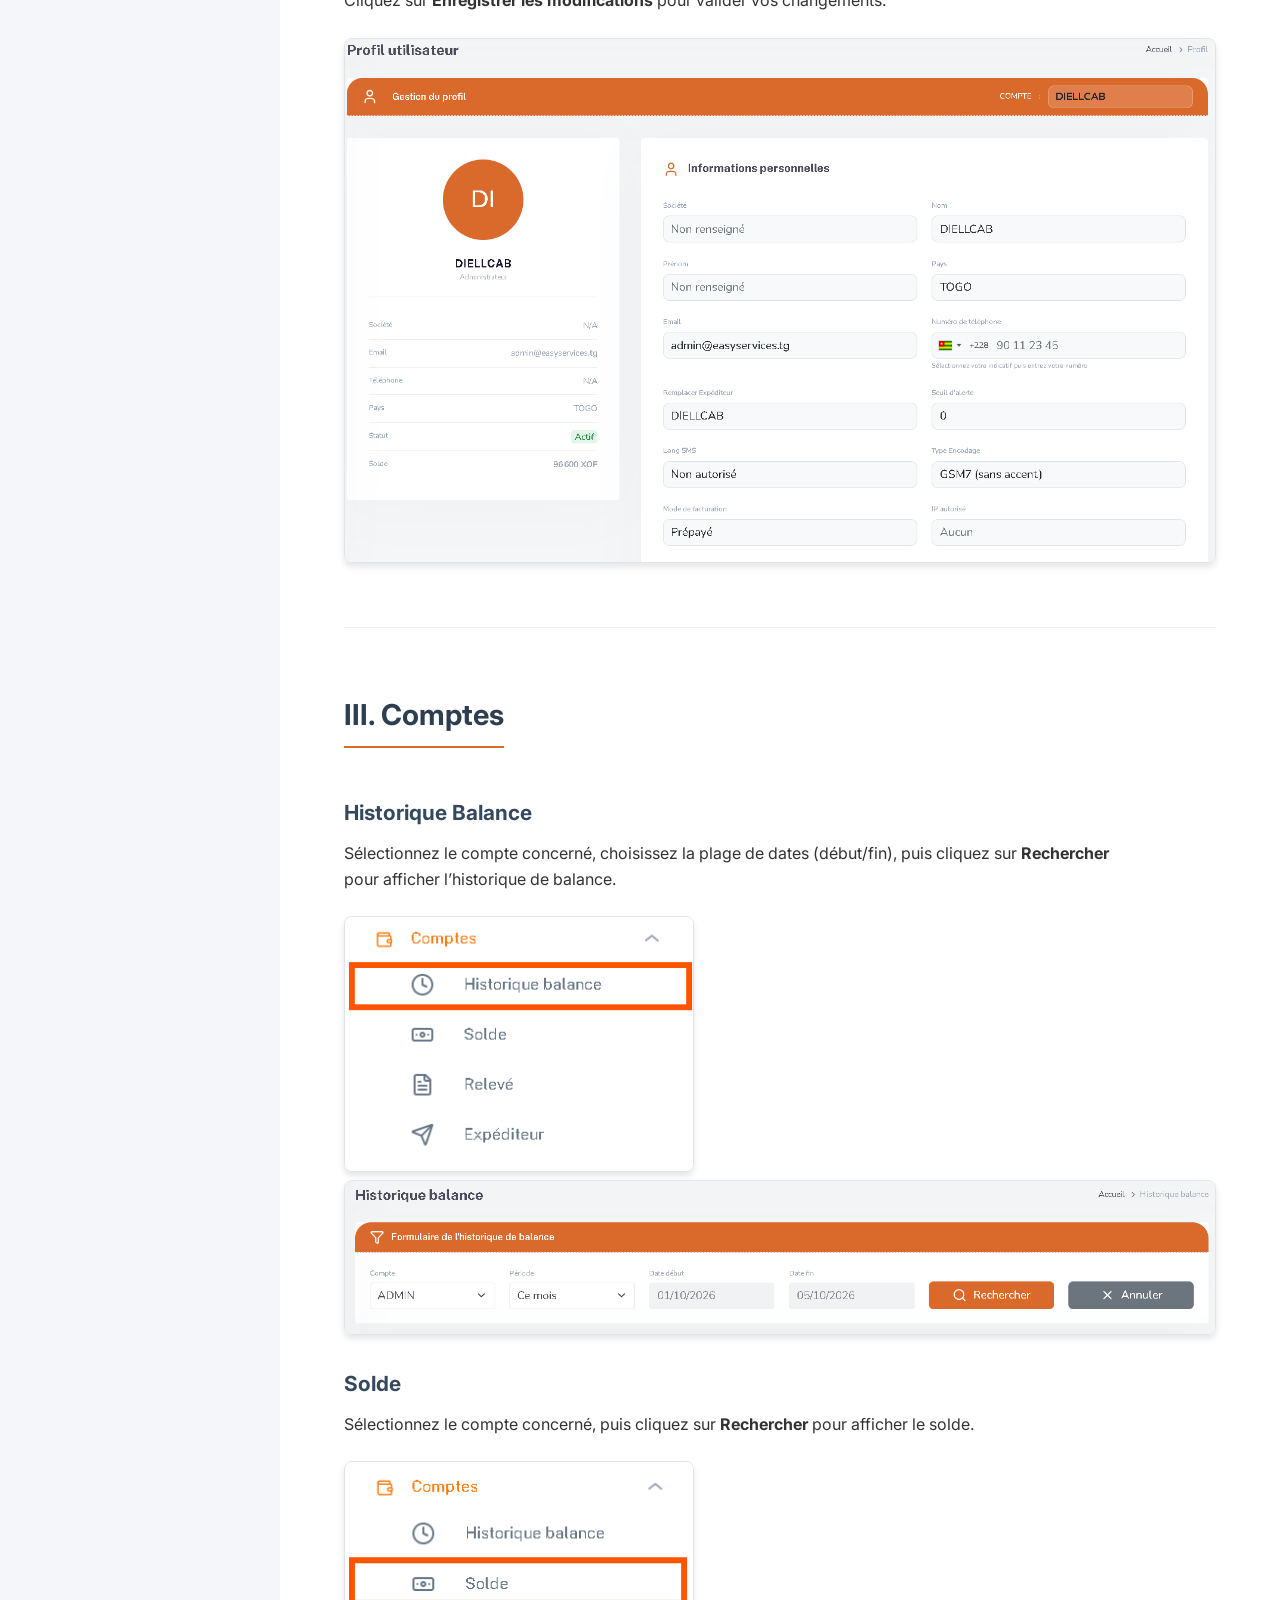
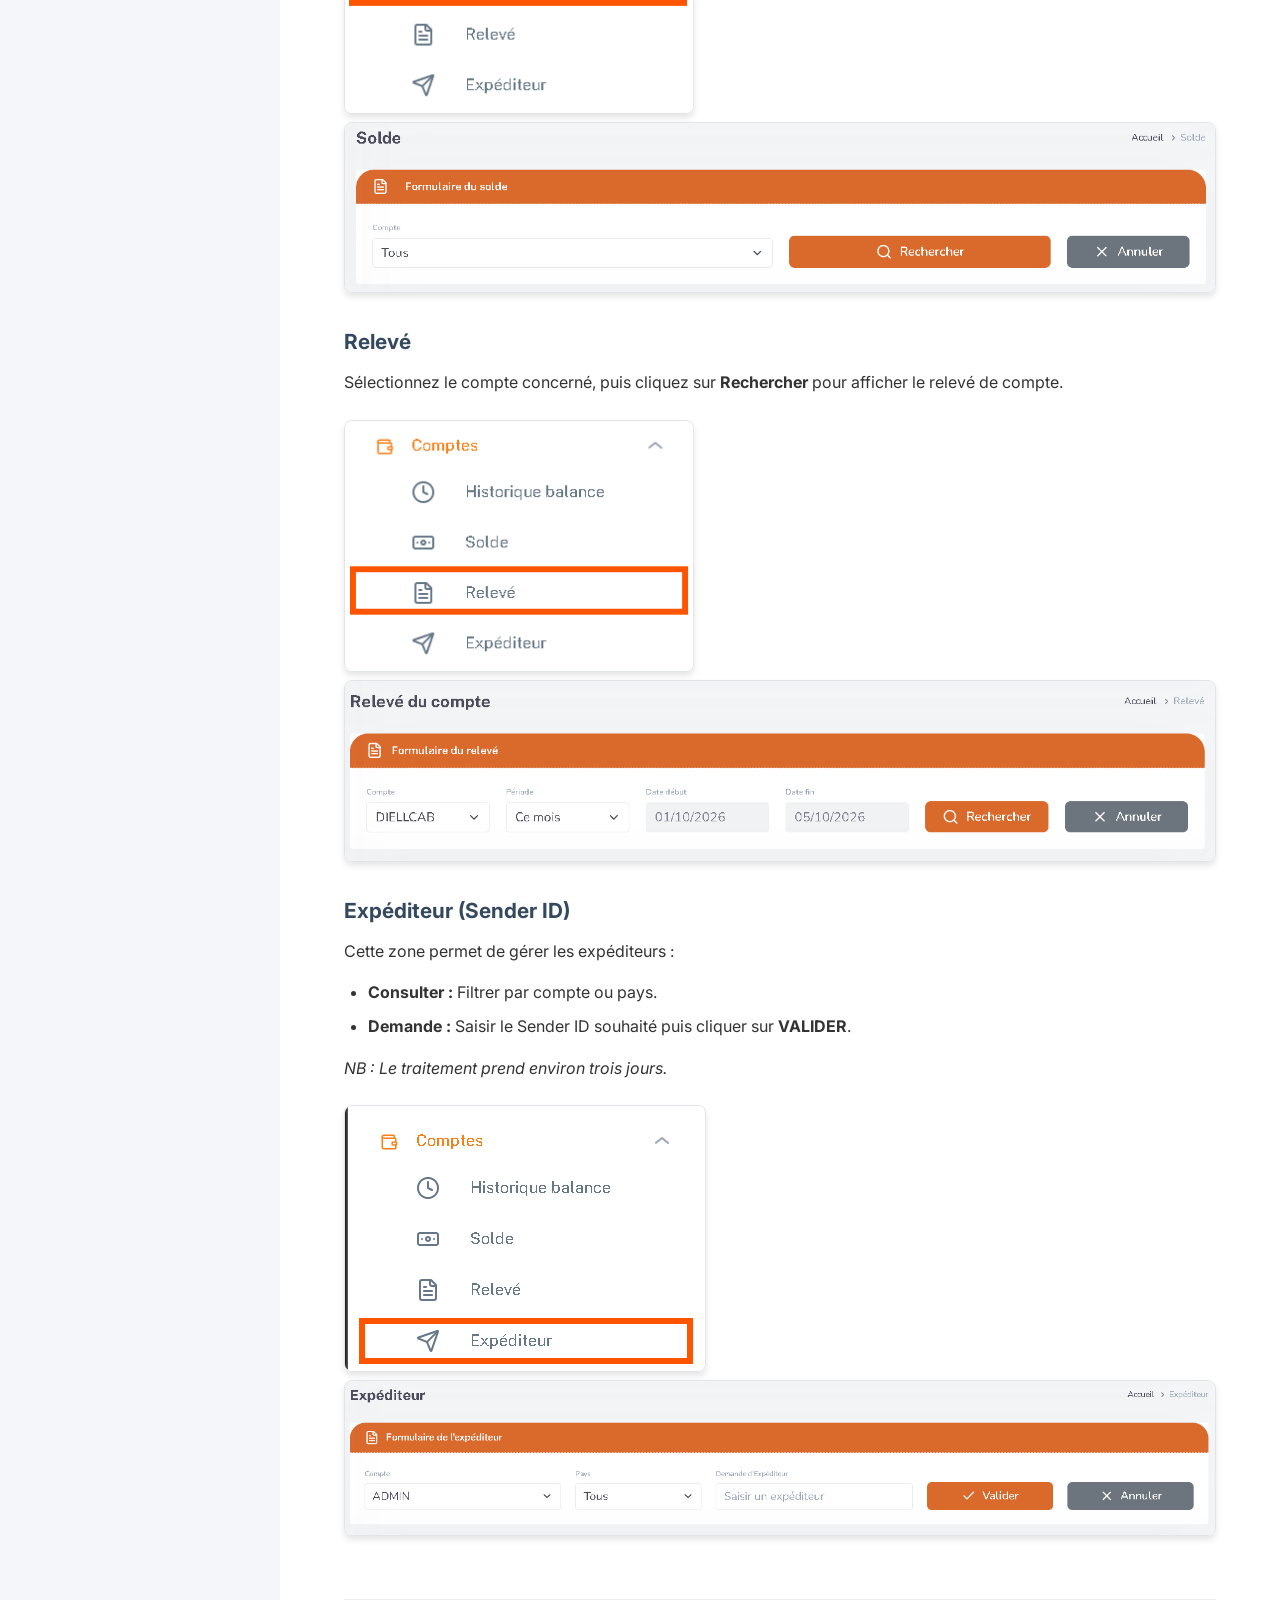
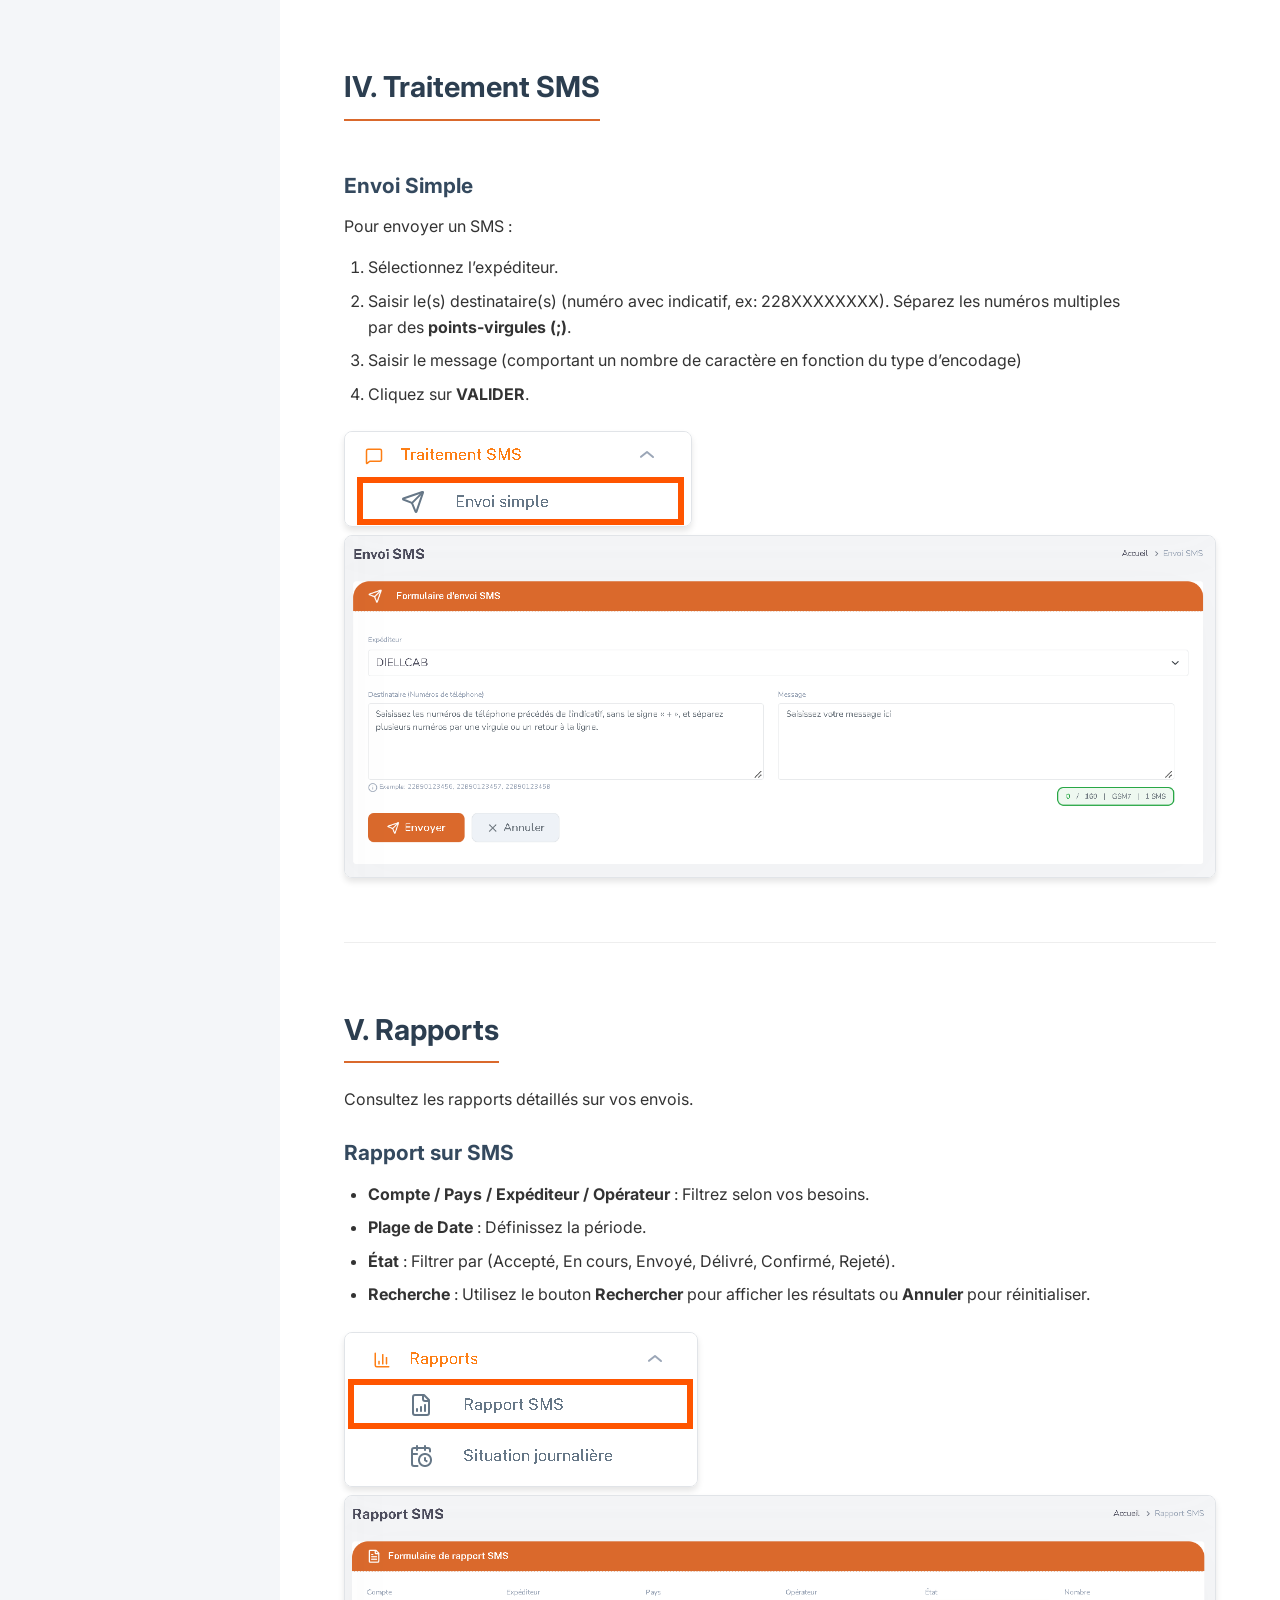
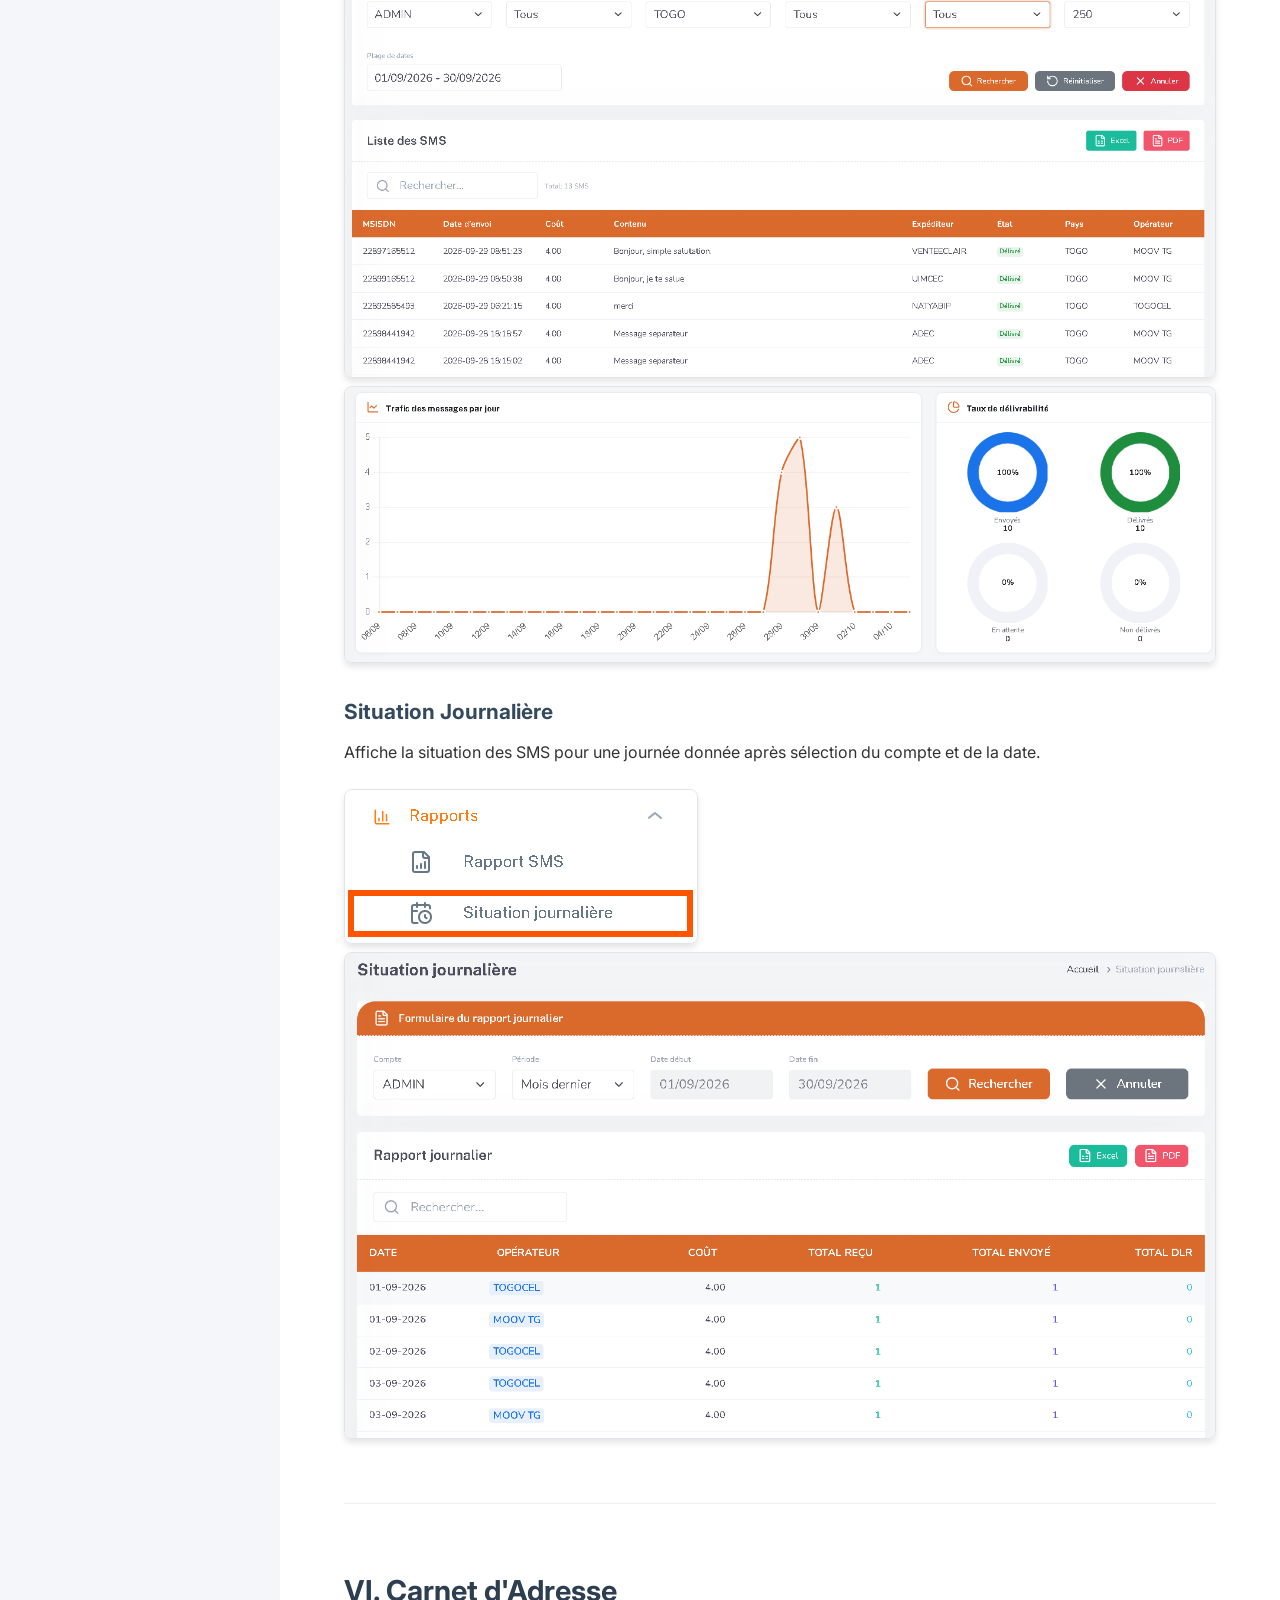
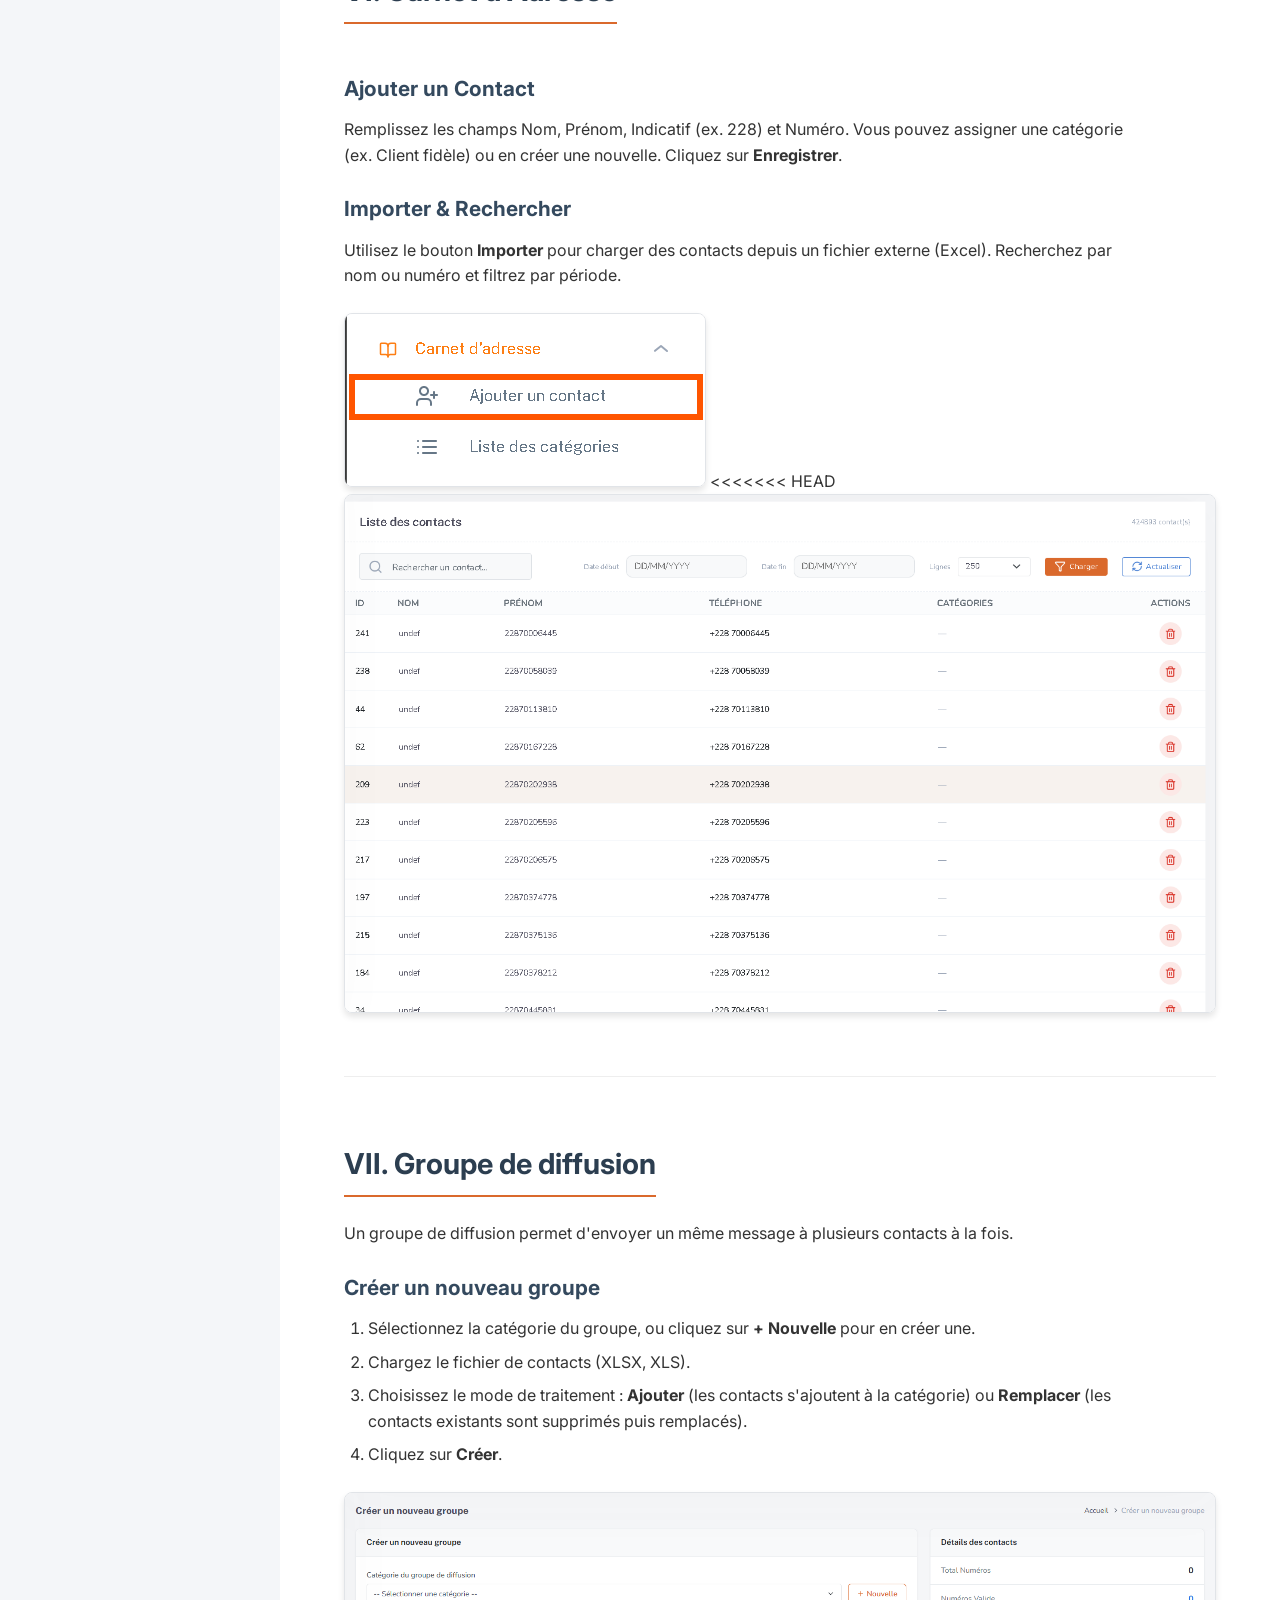
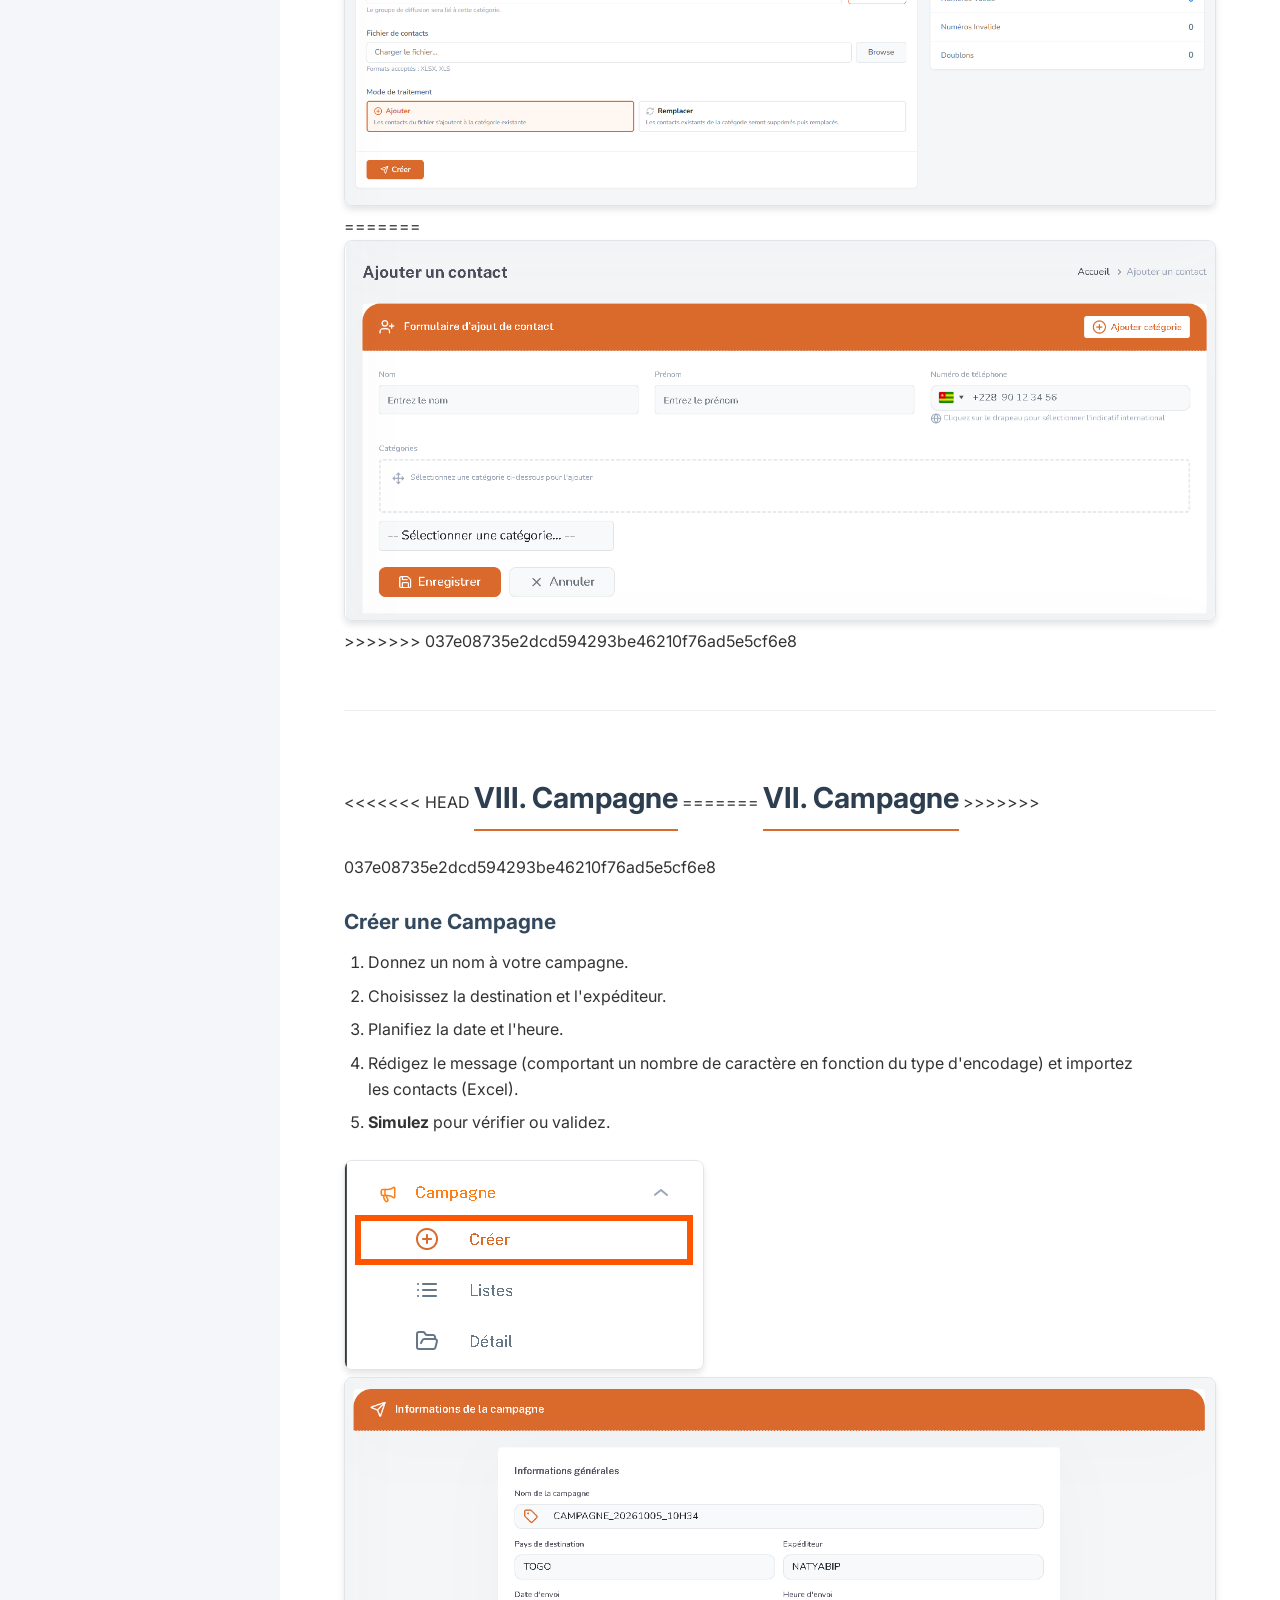
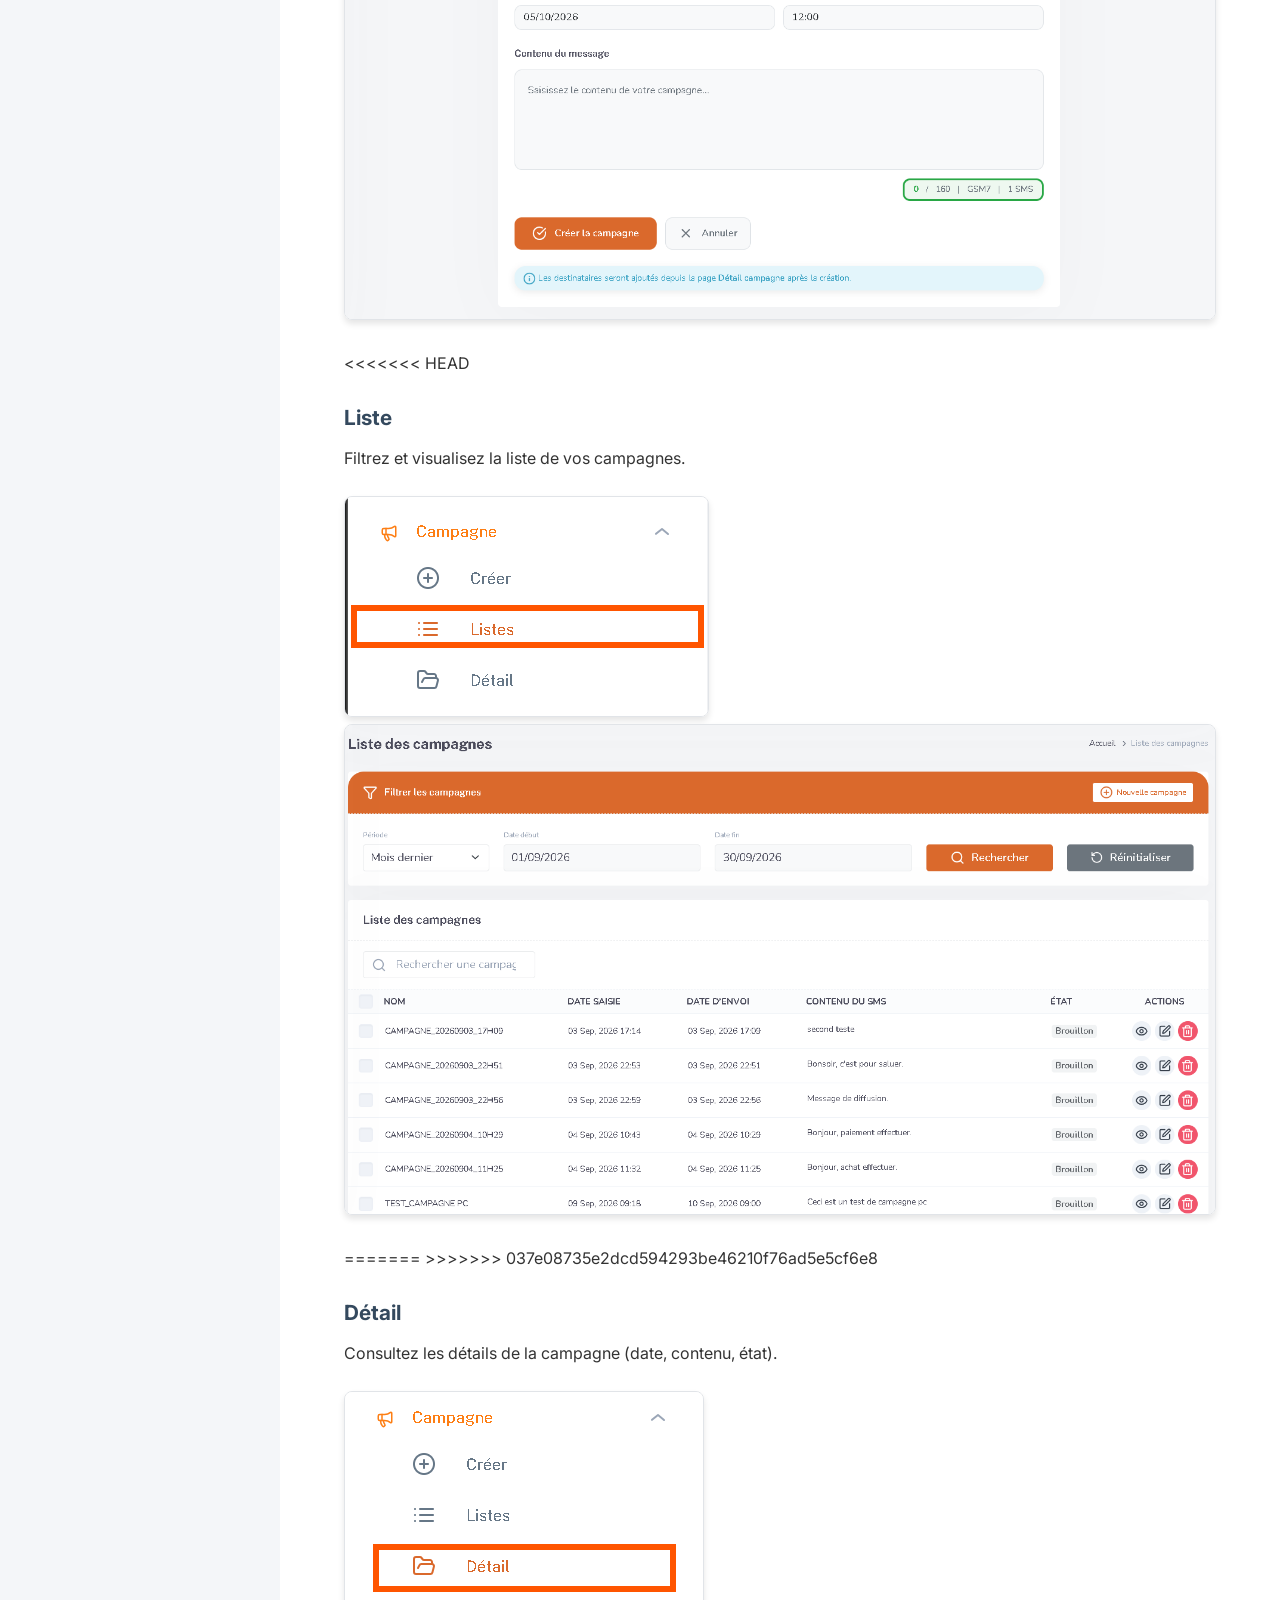
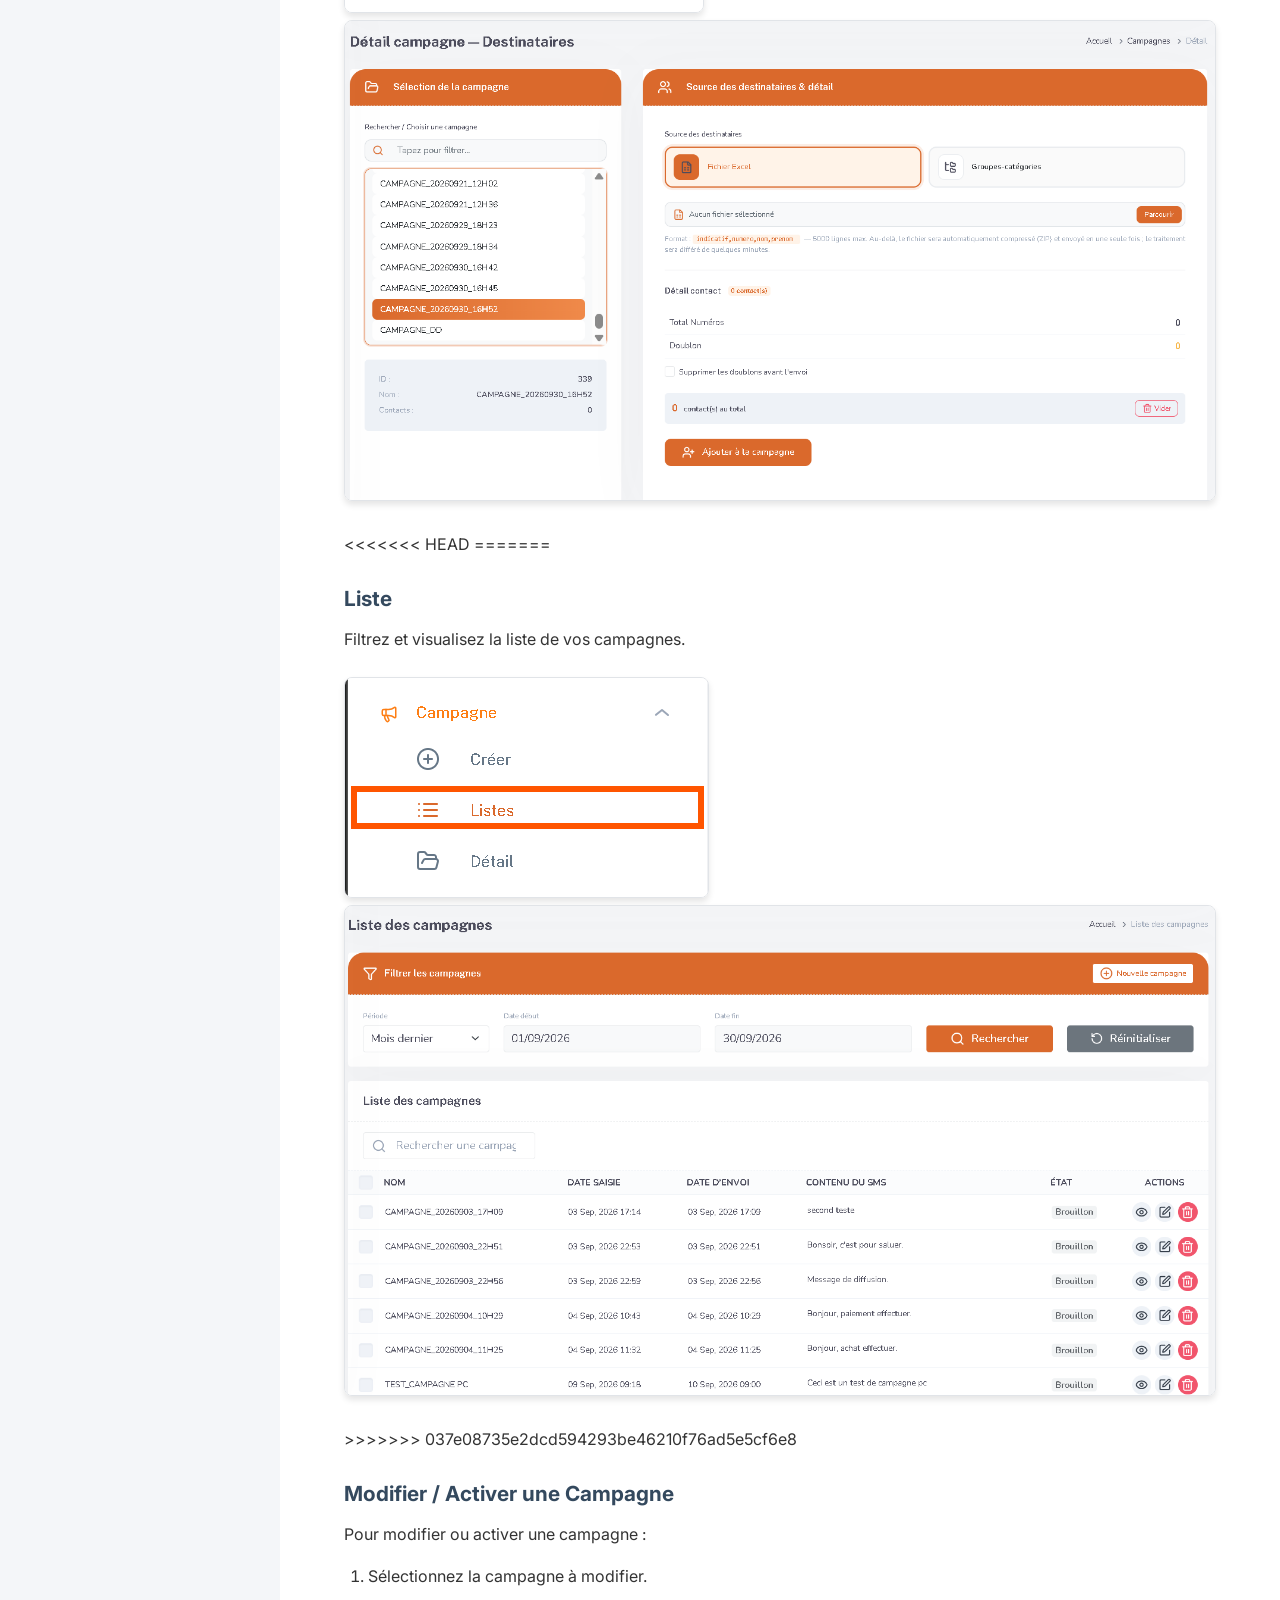
==== commit a1f6ba4c: "Migrattion V2" ====
--- a/index.html
+++ b/index.html
@@ -18,8 +18,13 @@
             <button class="burger-menu" onclick="toggleMenu()" aria-label="Toggle Menu">☰</button>
             <div class="logo">
                 <img src="images/logo.png" alt="Logo Natyabip" class="sidebar-logo">
+<<<<<<< HEAD
                 <p data-translate="user_guide">Guide Utilisateur v2</p>
                 <a href="Guide NATYABIP V2.pdf" download class="btn-down" data-translate="download_pdf">Télécharger
+=======
+                <p data-translate="user_guide">Guide Utilisateur v1</p>
+                <a href="Guide NATYABIP V1.pdf" download class="btn-down" data-translate="download_pdf">Télécharger
+>>>>>>> 037e08735e2dcd594293be46210f76ad5e5cf6e8
                     en PDF</a>
             </div>
 
@@ -28,6 +33,7 @@
                 <button class="btn-lang" onclick="setLanguage('en')">EN</button>
             </div>
 
+<<<<<<< HEAD
            <ul>
                  <li><a href="#intro" data-translate="nav_intro">Introduction</a></li>
                 <li><a href="#dashboard" data-translate="nav_dashboard">Tableau de Bord</a></li>
@@ -44,6 +50,23 @@
                 <p>Phone: (+228)98 38 41 41/ (+228) 93 89 92 54</p>
                 <p><a href="https://www.natyabip.com/" target="_blank">www.natyabip.com</a></p>
                 <a href="Guide NATYABIP V2.pdf" download class="btn-download" data-translate="download_pdf">Télécharger
+=======
+            <ul>
+                <li><a href="#intro" data-translate="nav_intro">Introduction</a></li>
+                <li><a href="#dashboard" data-translate="nav_dashboard">Tableau de Bord</a></li>
+                <li><a href="#profile" data-translate="nav_profile">Profil</a></li>
+                <li><a href="#accounts" data-translate="nav_accounts">Comptes</a></li>
+                <li><a href="#sms-processing" data-translate="nav_sms">Traitement SMS</a></li>
+                <li><a href="#reports" data-translate="nav_reports">Rapports</a></li>
+                <li><a href="#address-book" data-translate="nav_address">Carnet d'Adresse</a></li>
+                <li><a href="#campaigns" data-translate="nav_campaigns">Campagne</a></li>
+            </ul>
+            <div class="contact-info">
+                <h3 data-translate="contact">Contact</h3>
+                <p>Phone: (+228)98 38 41 41/ (+228) 93 89 92 54/ (+228) 93 73 70 07</p>
+                <p><a href="https://www.natyabip.com/" target="_blank">www.natyabip.com</a></p>
+                <a href="Guide NATYABIP V1.pdf" download class="btn-download" data-translate="download_pdf">Télécharger
+>>>>>>> 037e08735e2dcd594293be46210f76ad5e5cf6e8
                     en PDF</a>
             </div>
         </nav>
@@ -55,7 +78,11 @@
                 <h1 data-translate="title_main">Guide d'Utilisation de NATYABIP</h1>
                 <div class="metadata">
                     <p><strong><span data-translate="author">Rédaction</span> :</strong> NATYABIP</p>
+<<<<<<< HEAD
                     <p><strong><span data-translate="version">Version</span> :</strong> 2 - 06/10/2026</p>
+=======
+                    <p><strong><span data-translate="version">Version</span> :</strong> 1 - 07/01/2026</p>
+>>>>>>> 037e08735e2dcd594293be46210f76ad5e5cf6e8
                     <p><strong>Site/Portail :</strong> <a href="https://portail.natyabip.com/">portail.natyabip.com</a>
                     </p>
                 </div>
@@ -255,6 +282,7 @@
 
                 <div class="image-wrapper">
                     <img src="images/carnetd'adresse.png" alt="Ajout Contact" class="doc-image">
+<<<<<<< HEAD
                     <img src="images/listecontact.png" alt="Liste Contacts" class="doc-image">
                 </div>
             </section>
@@ -273,11 +301,18 @@
              </ol>
              <div class="image-wrapper">
                     <img src="images/diffusion.png" alt="Création Groupe de diffusion" class="doc-image">
+=======
+                    <img src="images/ajouterContact.png" alt="Liste Contacts" class="doc-image">
+>>>>>>> 037e08735e2dcd594293be46210f76ad5e5cf6e8
                 </div>
             </section>
 
             <section id="campaigns" class="section">
+<<<<<<< HEAD
                 <h2 data-translate="sec_campaigns">VIII. Campagne</h2>
+=======
+                <h2 data-translate="sec_campaigns">VII. Campagne</h2>
+>>>>>>> 037e08735e2dcd594293be46210f76ad5e5cf6e8
 
                 <h3 data-translate="create_campaign">Créer une Campagne</h3>
                 <ol>
@@ -294,6 +329,7 @@
                     <img src="images/creercampagne.png" alt="Détails Campagne" class="doc-image">
                 </div>
 
+<<<<<<< HEAD
                 <h3 data-translate="header_list">Liste</h3>
                 <p data-translate="desc_list">Filtrez et visualisez la liste de vos campagnes.</p>
                 <div class="image-wrapper">
@@ -301,6 +337,8 @@
                     <img src="images/listecampagne.png" alt="Détails Campagne" class="doc-image">
                 </div>
 
+=======
+>>>>>>> 037e08735e2dcd594293be46210f76ad5e5cf6e8
                 <h3 data-translate="header_detail">Détail</h3>
                 <p data-translate="desc_detail">Consultez les détails de la campagne (date, contenu, état).</p>
                 <div class="image-wrapper">
@@ -308,7 +346,16 @@
                     <img src="images/detailcampagne.png" alt="Détails Campagne" class="doc-image">
                 </div>
 
+<<<<<<< HEAD
                 
+=======
+                <h3 data-translate="header_list">Liste</h3>
+                <p data-translate="desc_list">Filtrez et visualisez la liste de vos campagnes.</p>
+                <div class="image-wrapper">
+                    <img src="images/campagne3.png" alt="Liste Campagnes" class="doc-image">
+                    <img src="images/listecampagne.png" alt="Détails Campagne" class="doc-image">
+                </div>
+>>>>>>> 037e08735e2dcd594293be46210f76ad5e5cf6e8
 
                 <h3 data-translate="mod_active">Modifier / Activer une Campagne</h3>
                 <p data-translate="mod_active_intro">Pour modifier ou activer une campagne :</p>
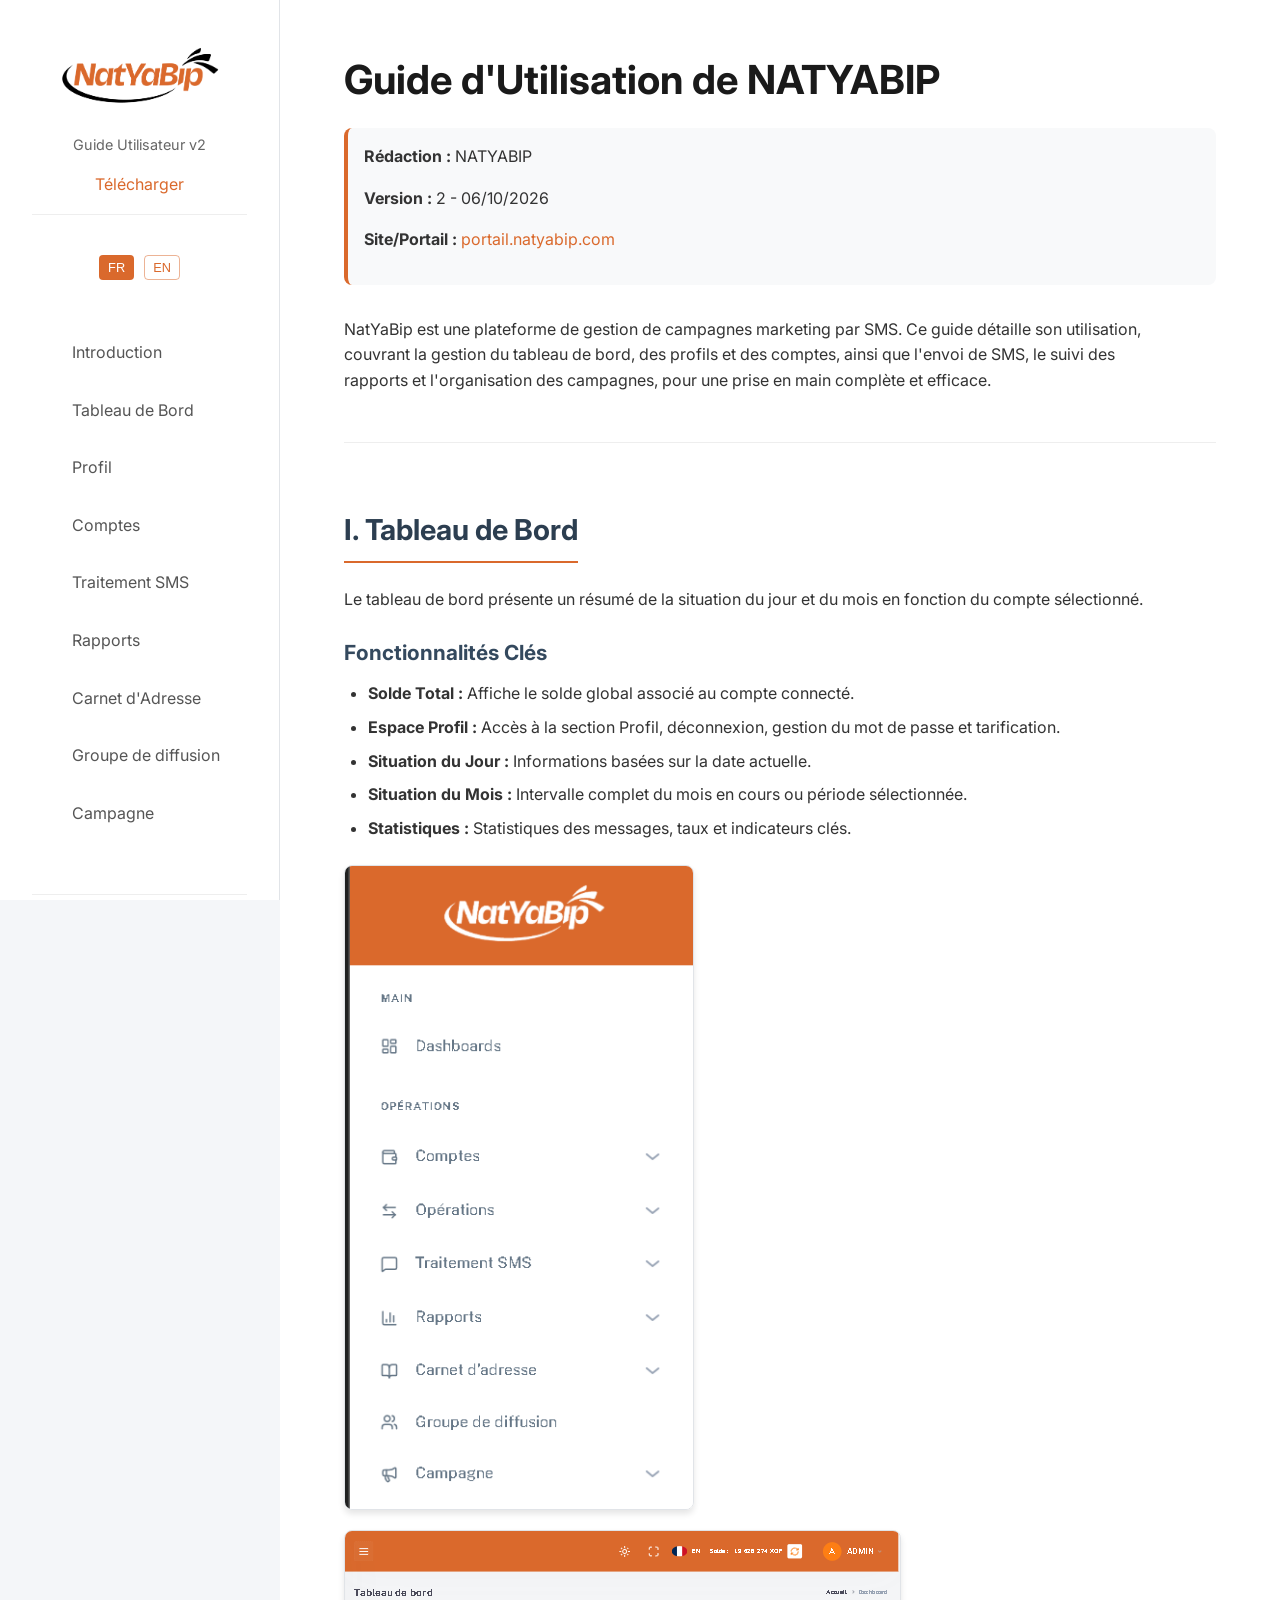
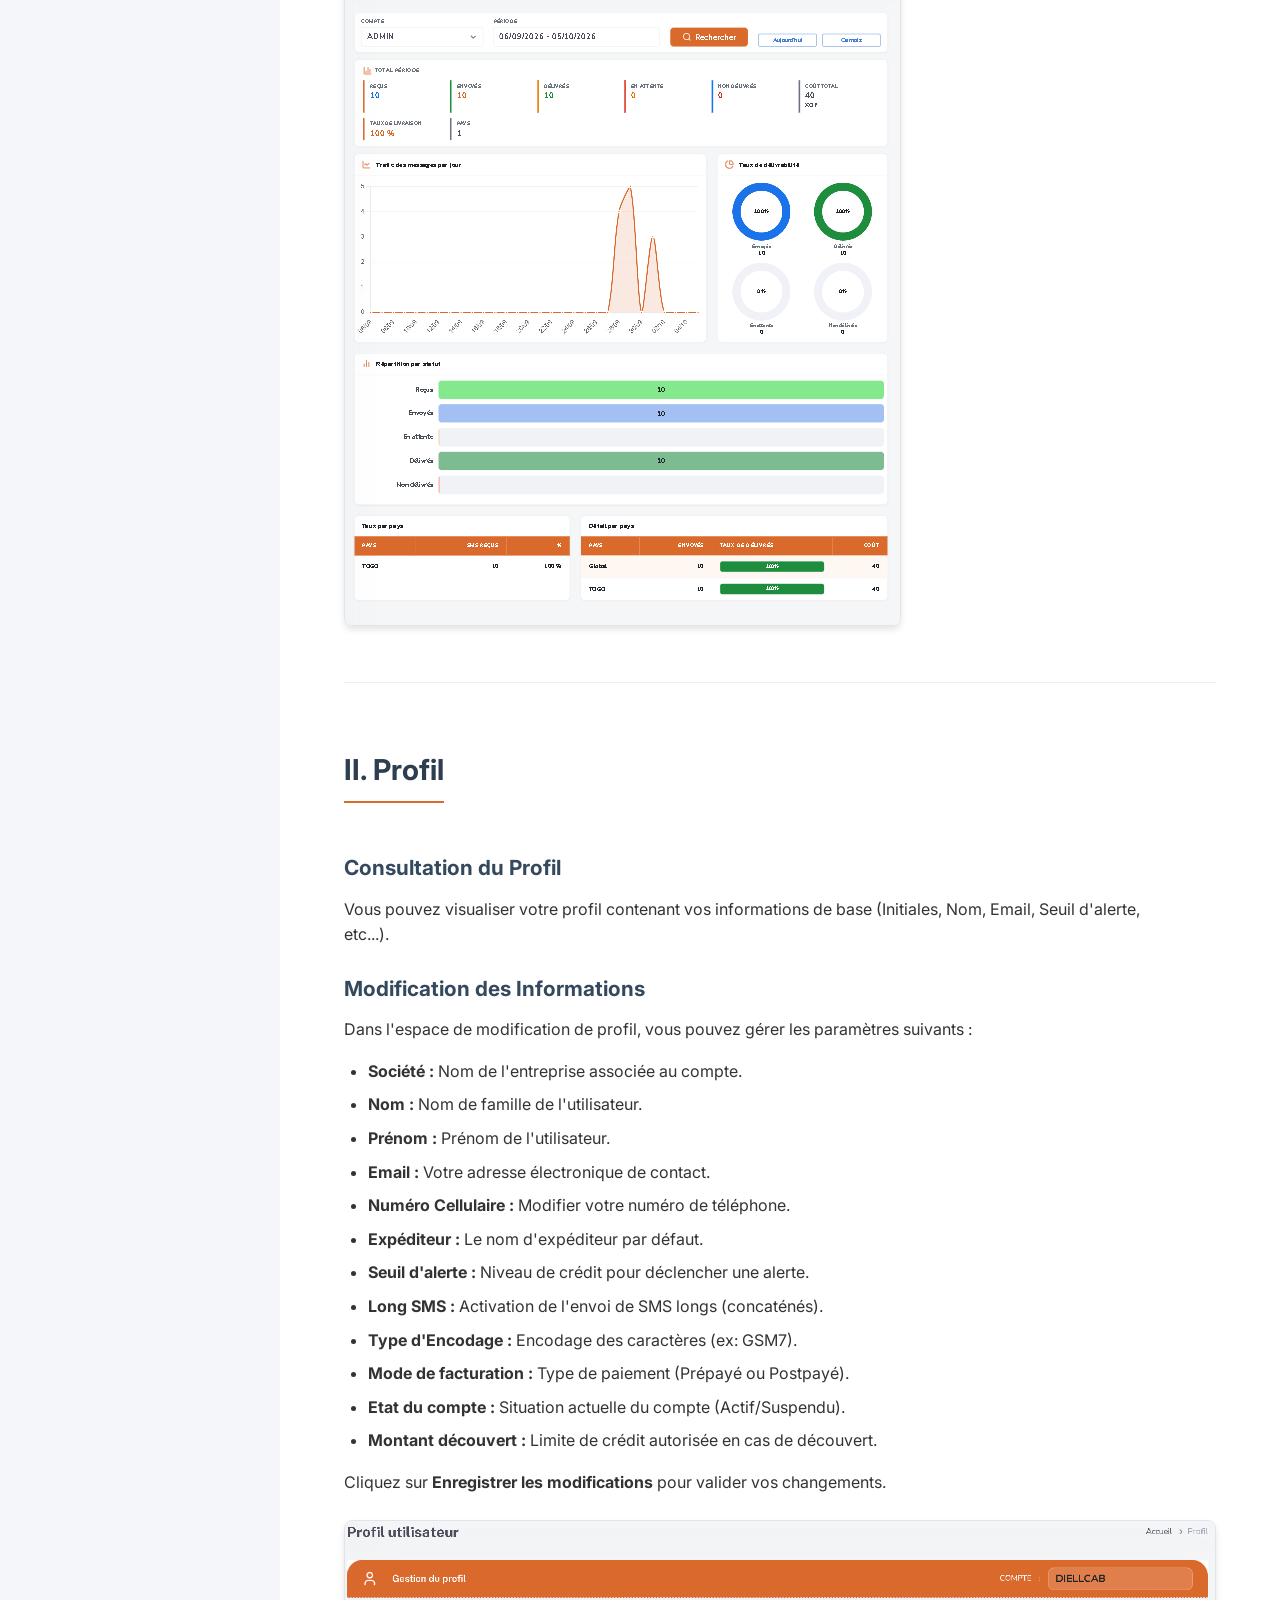
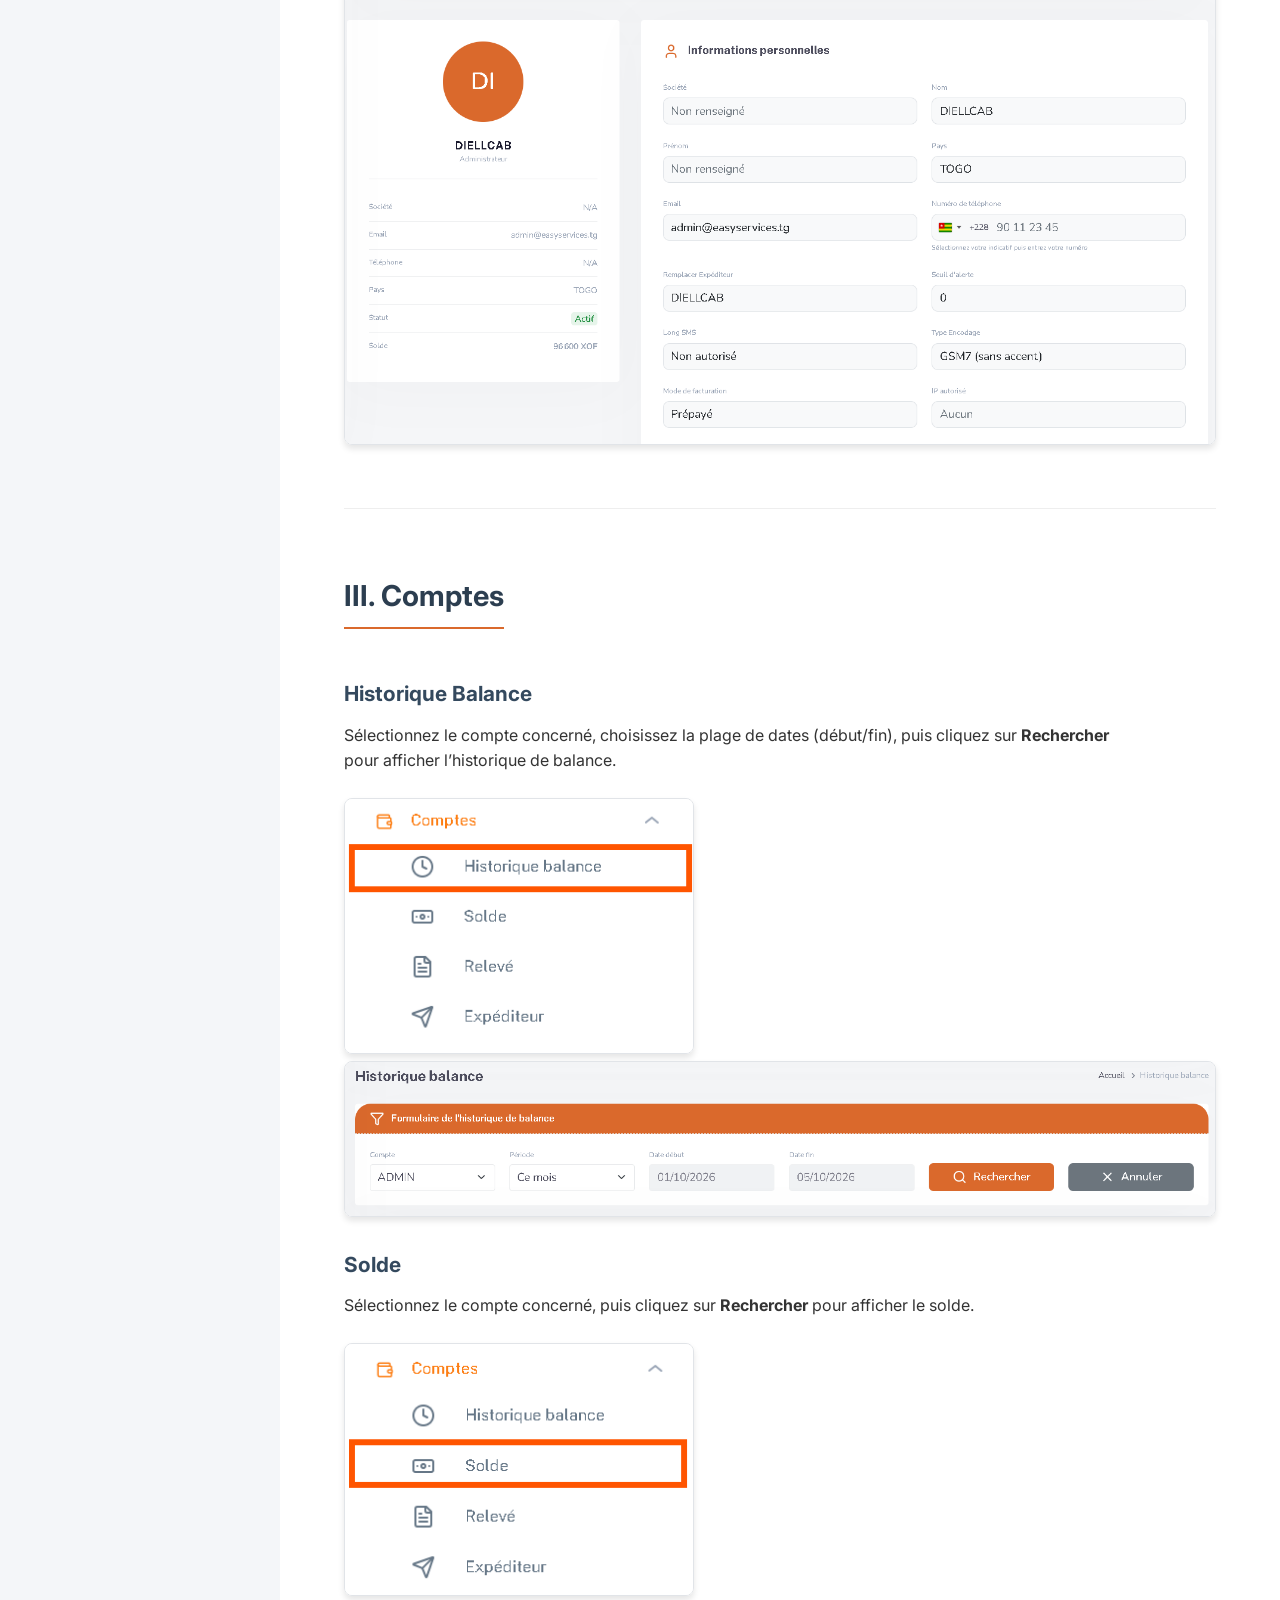
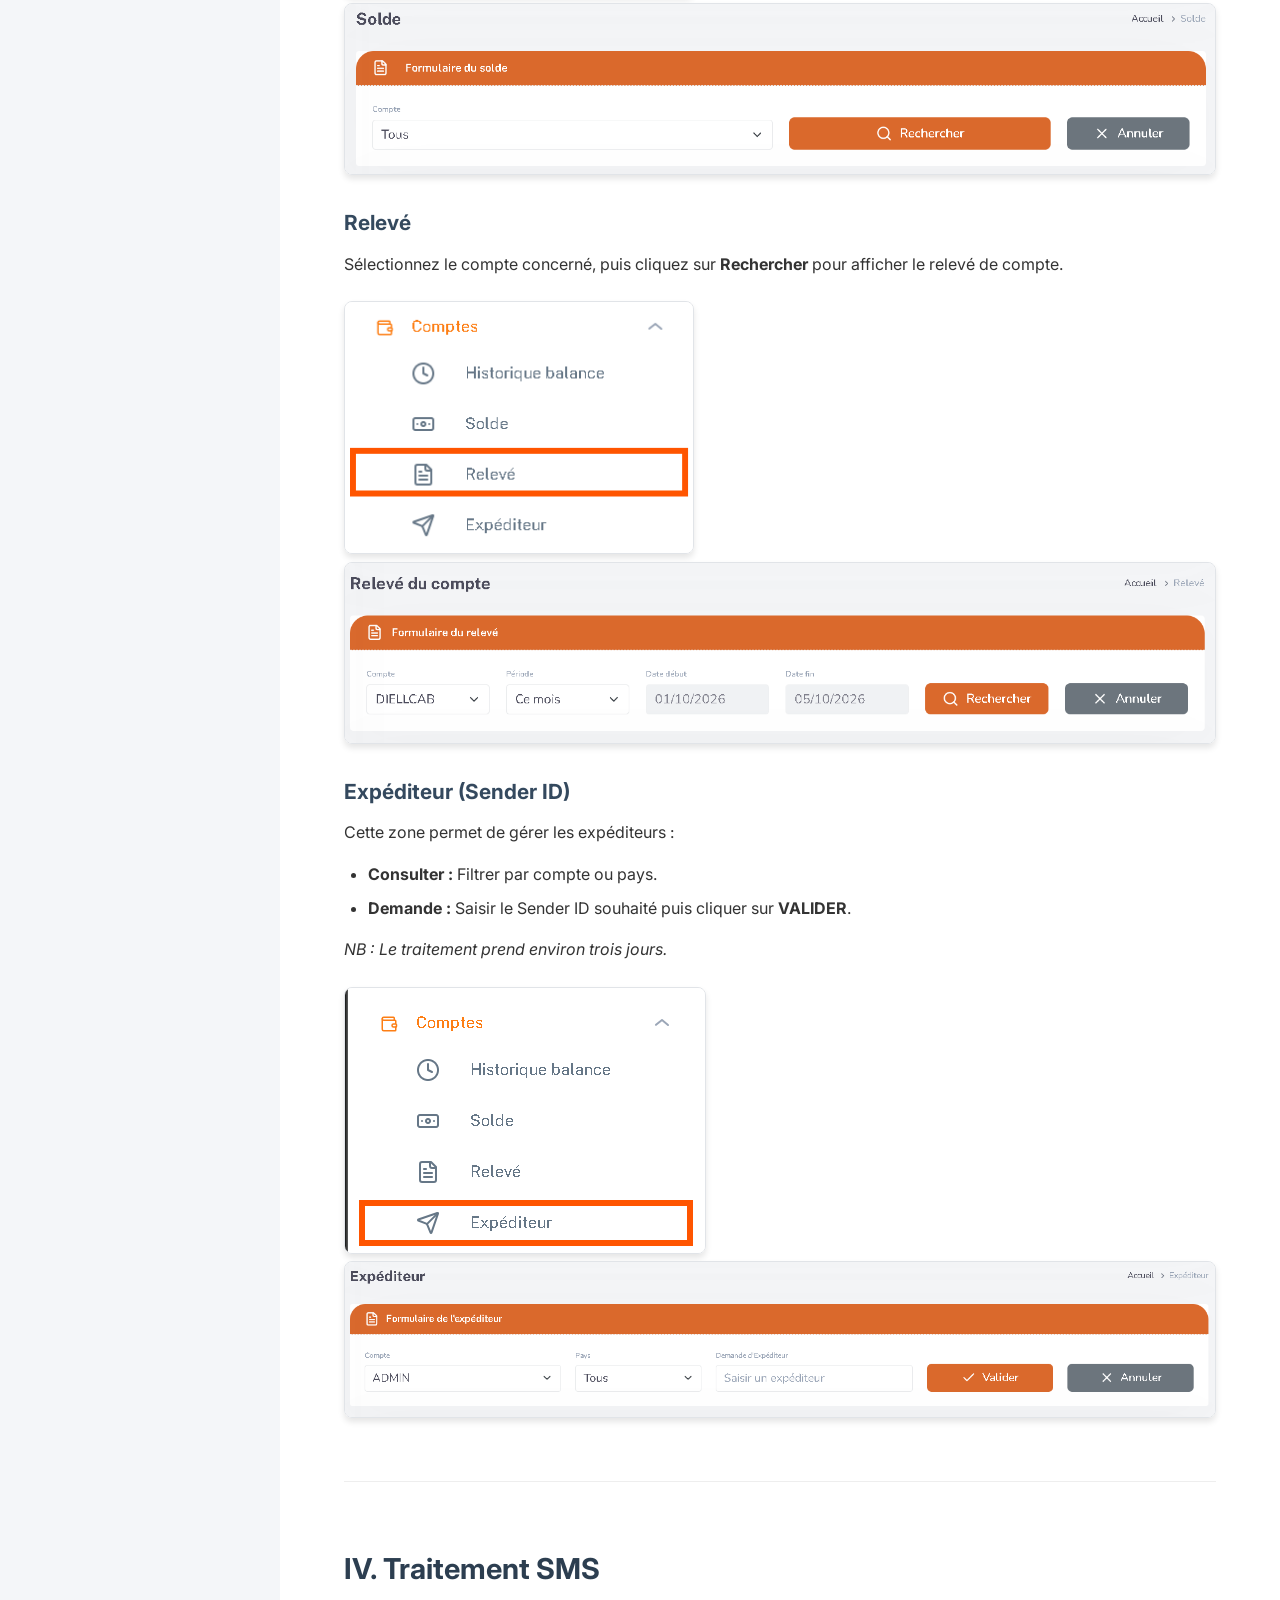
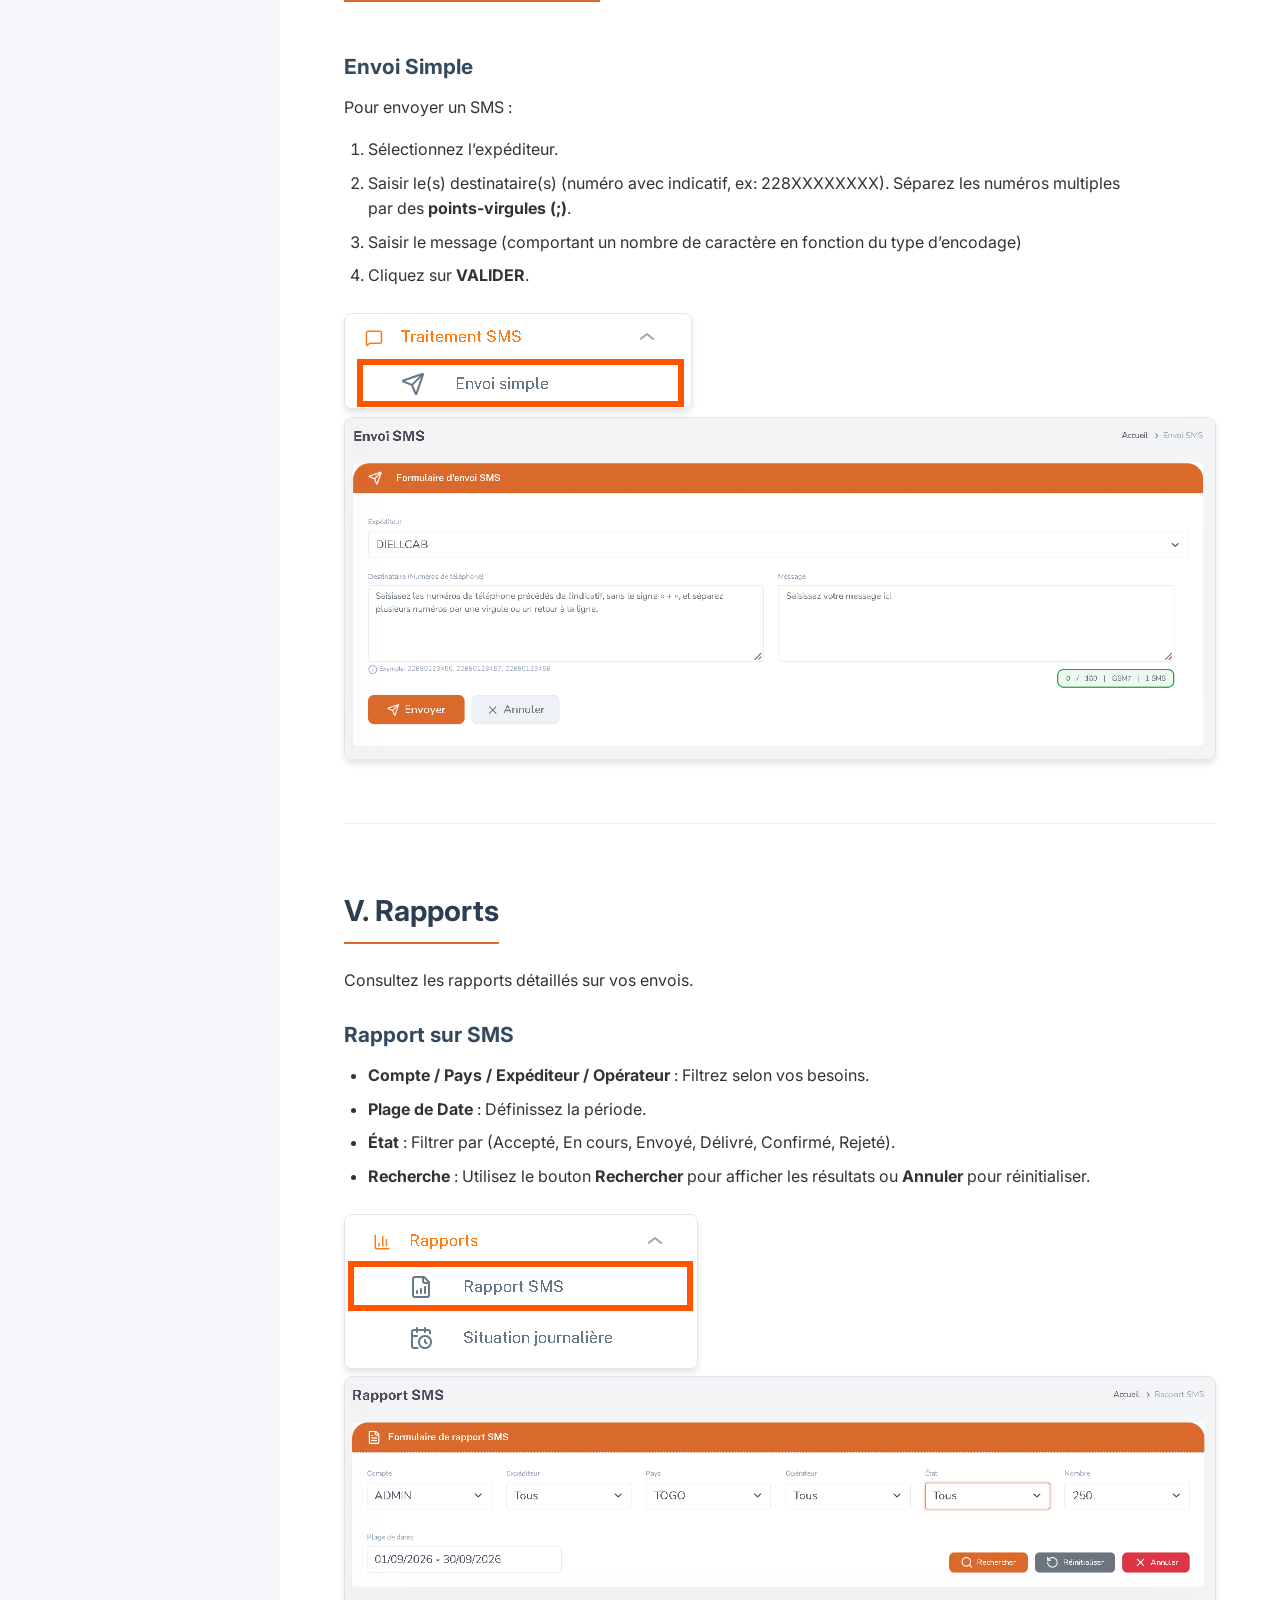
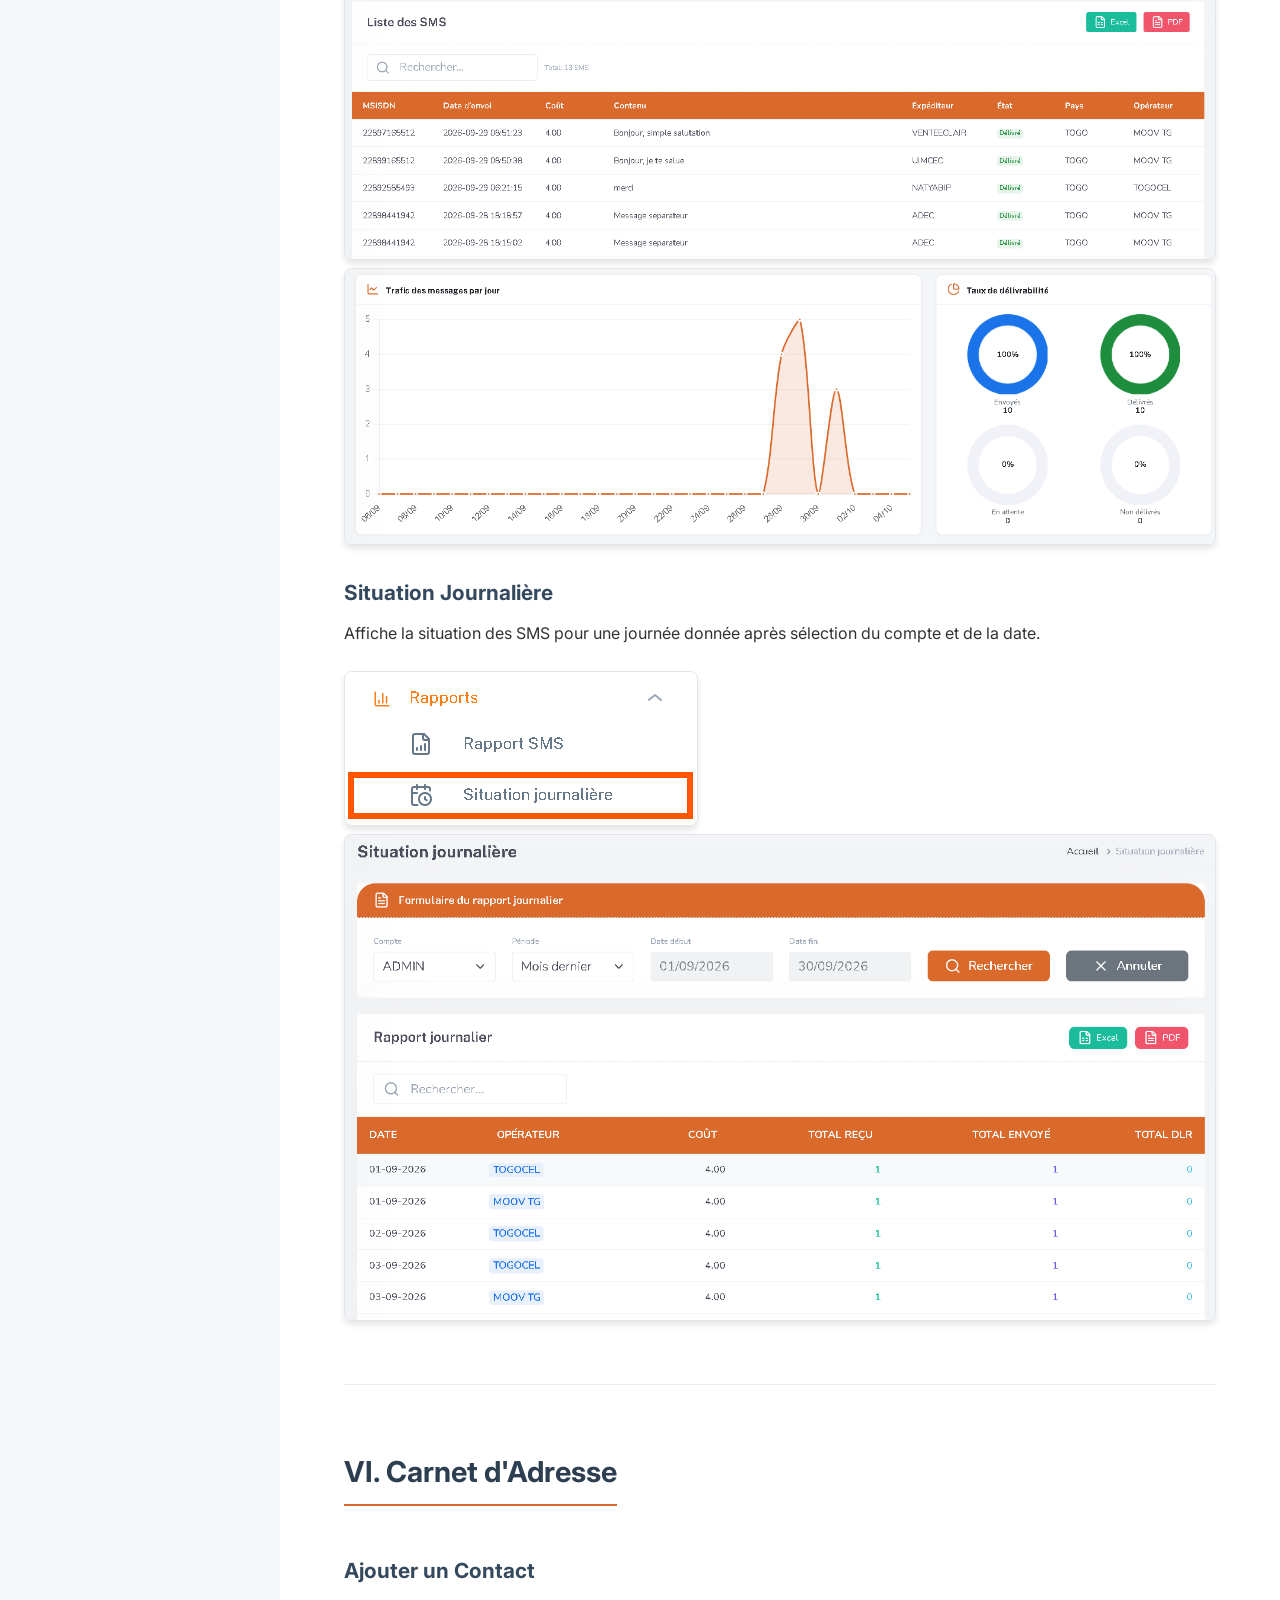
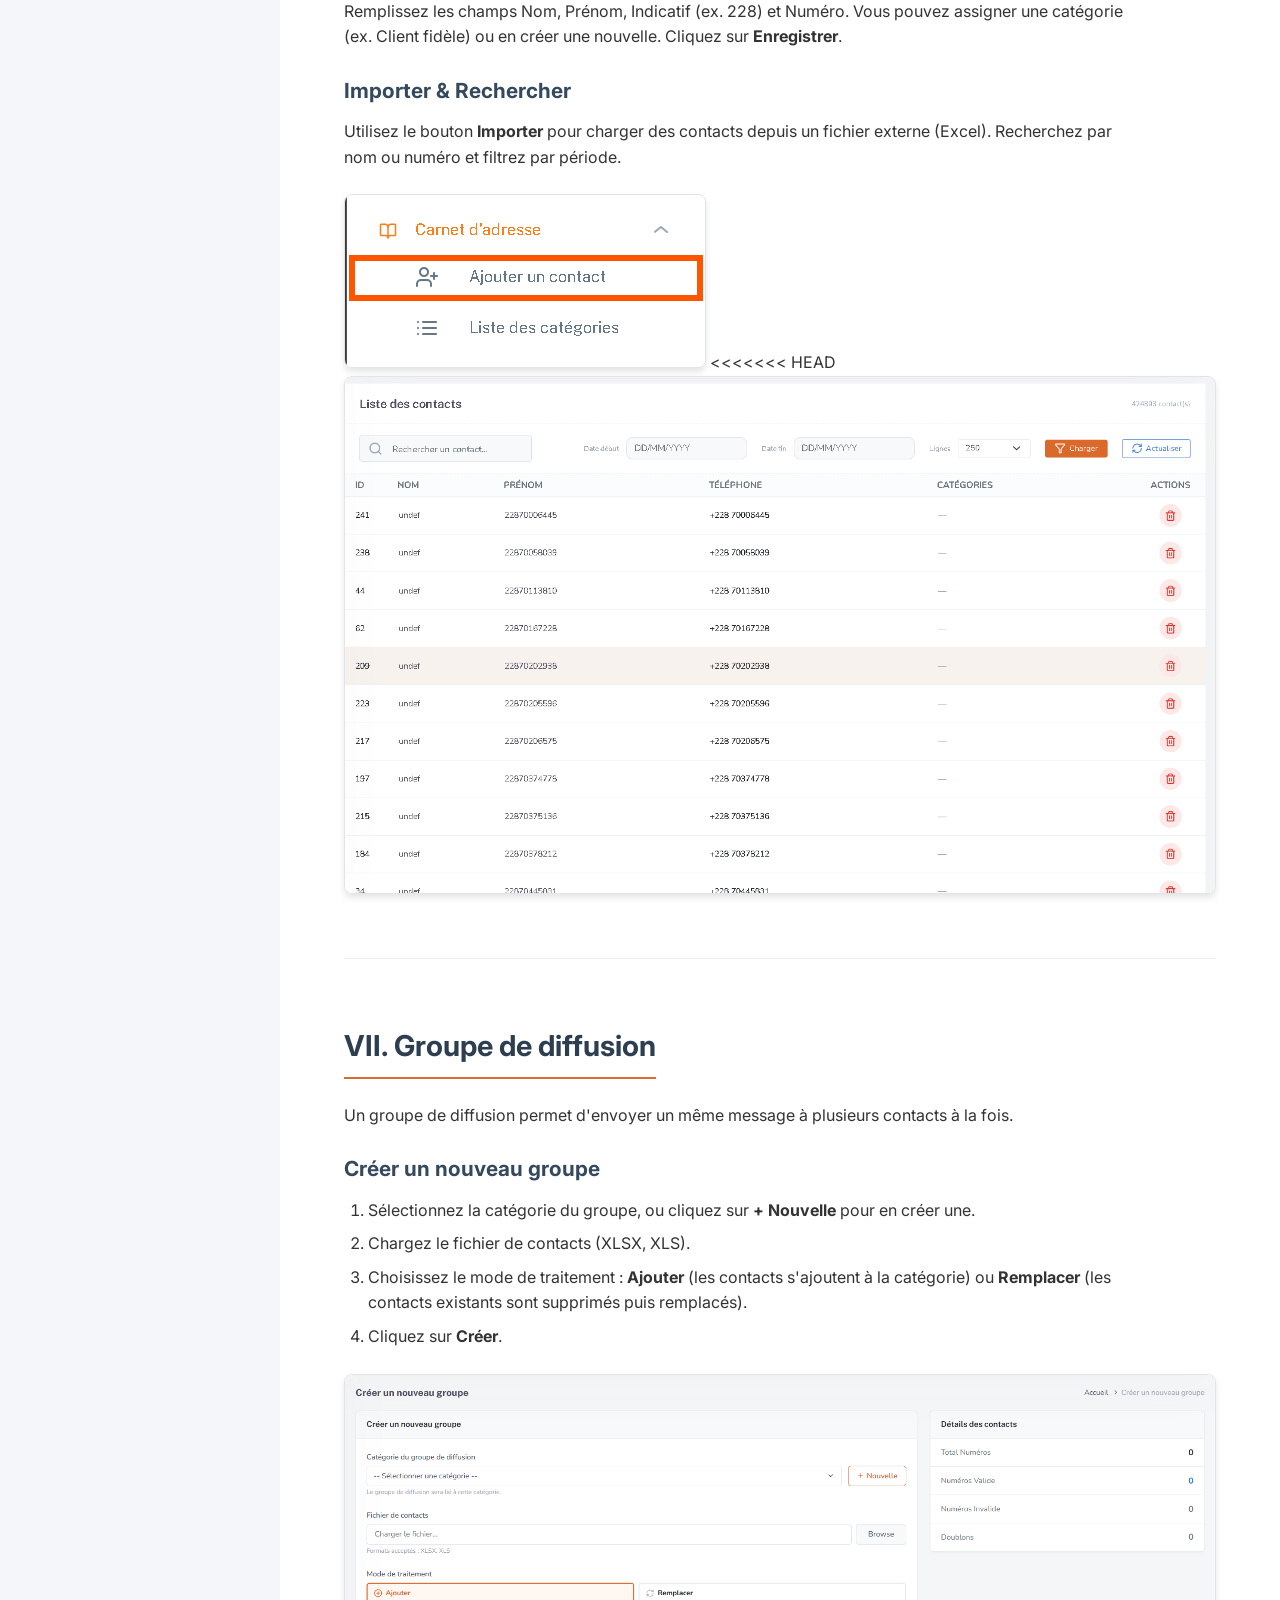
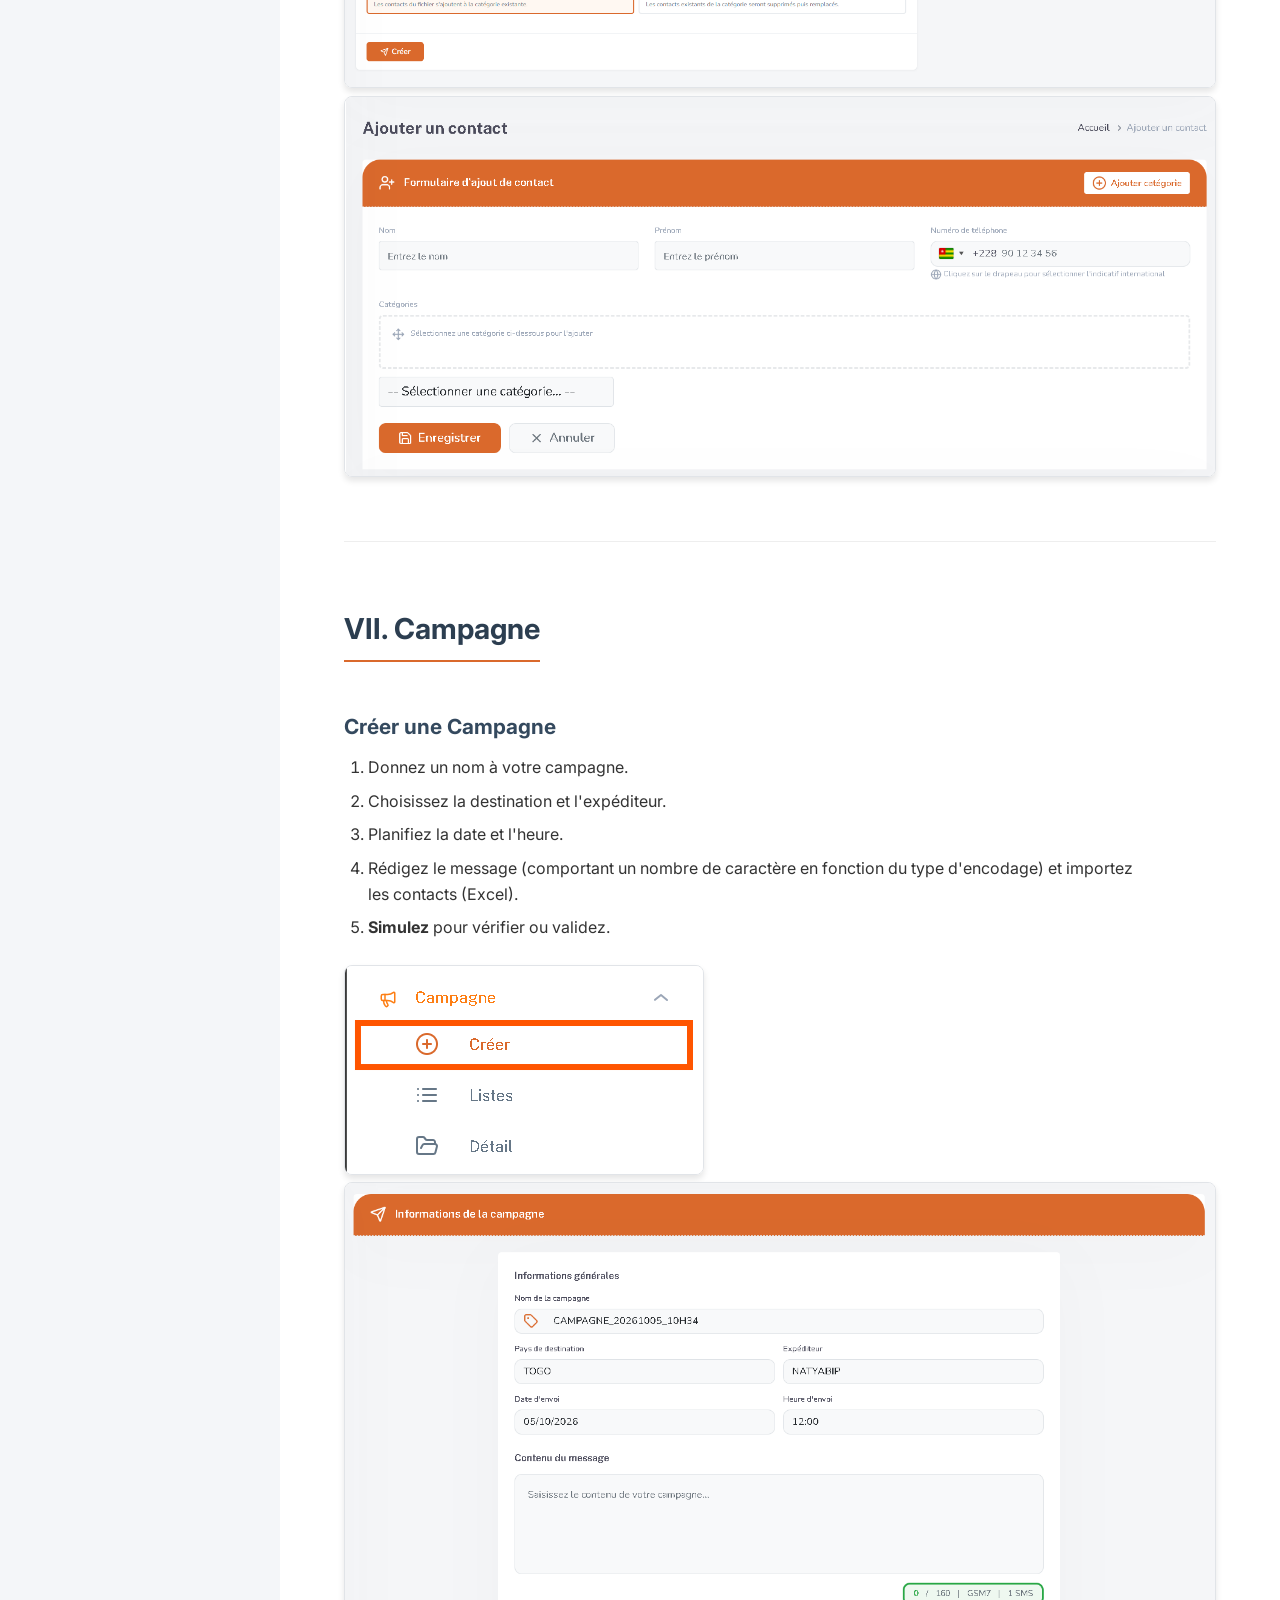
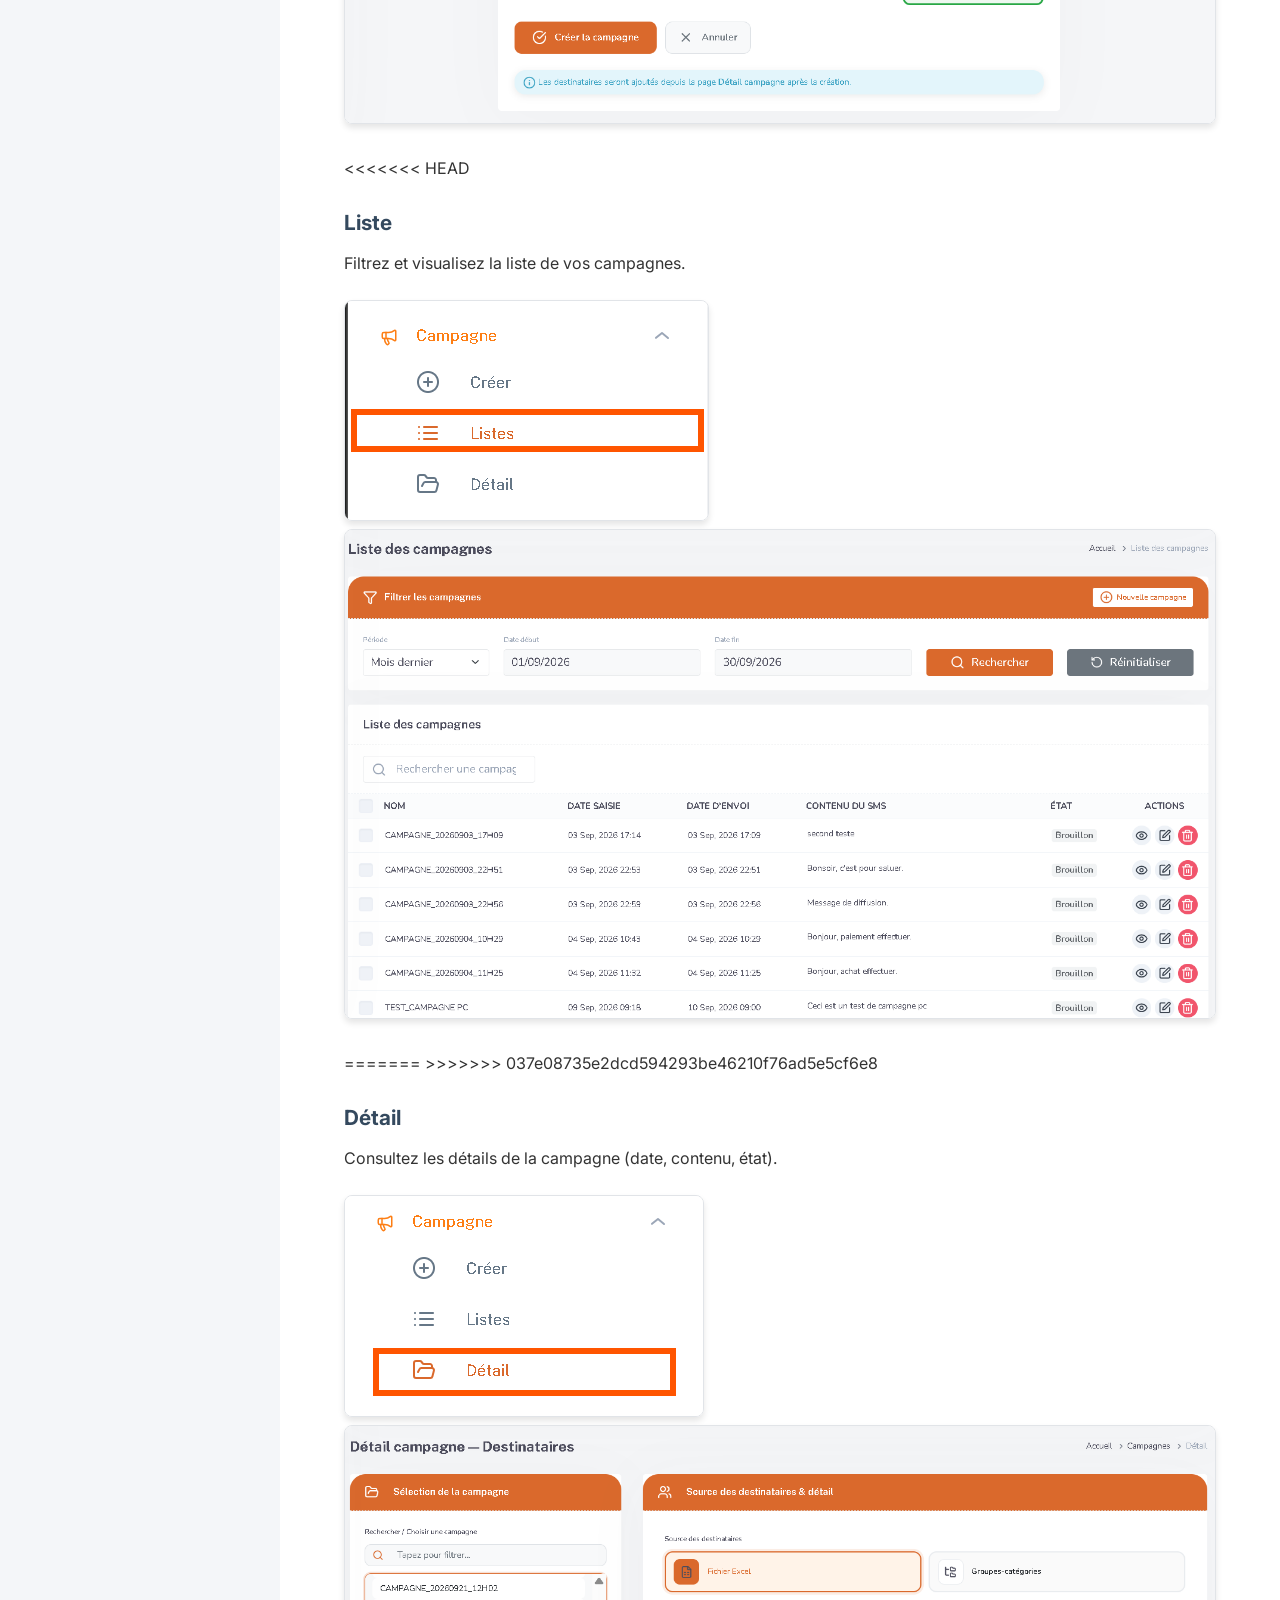
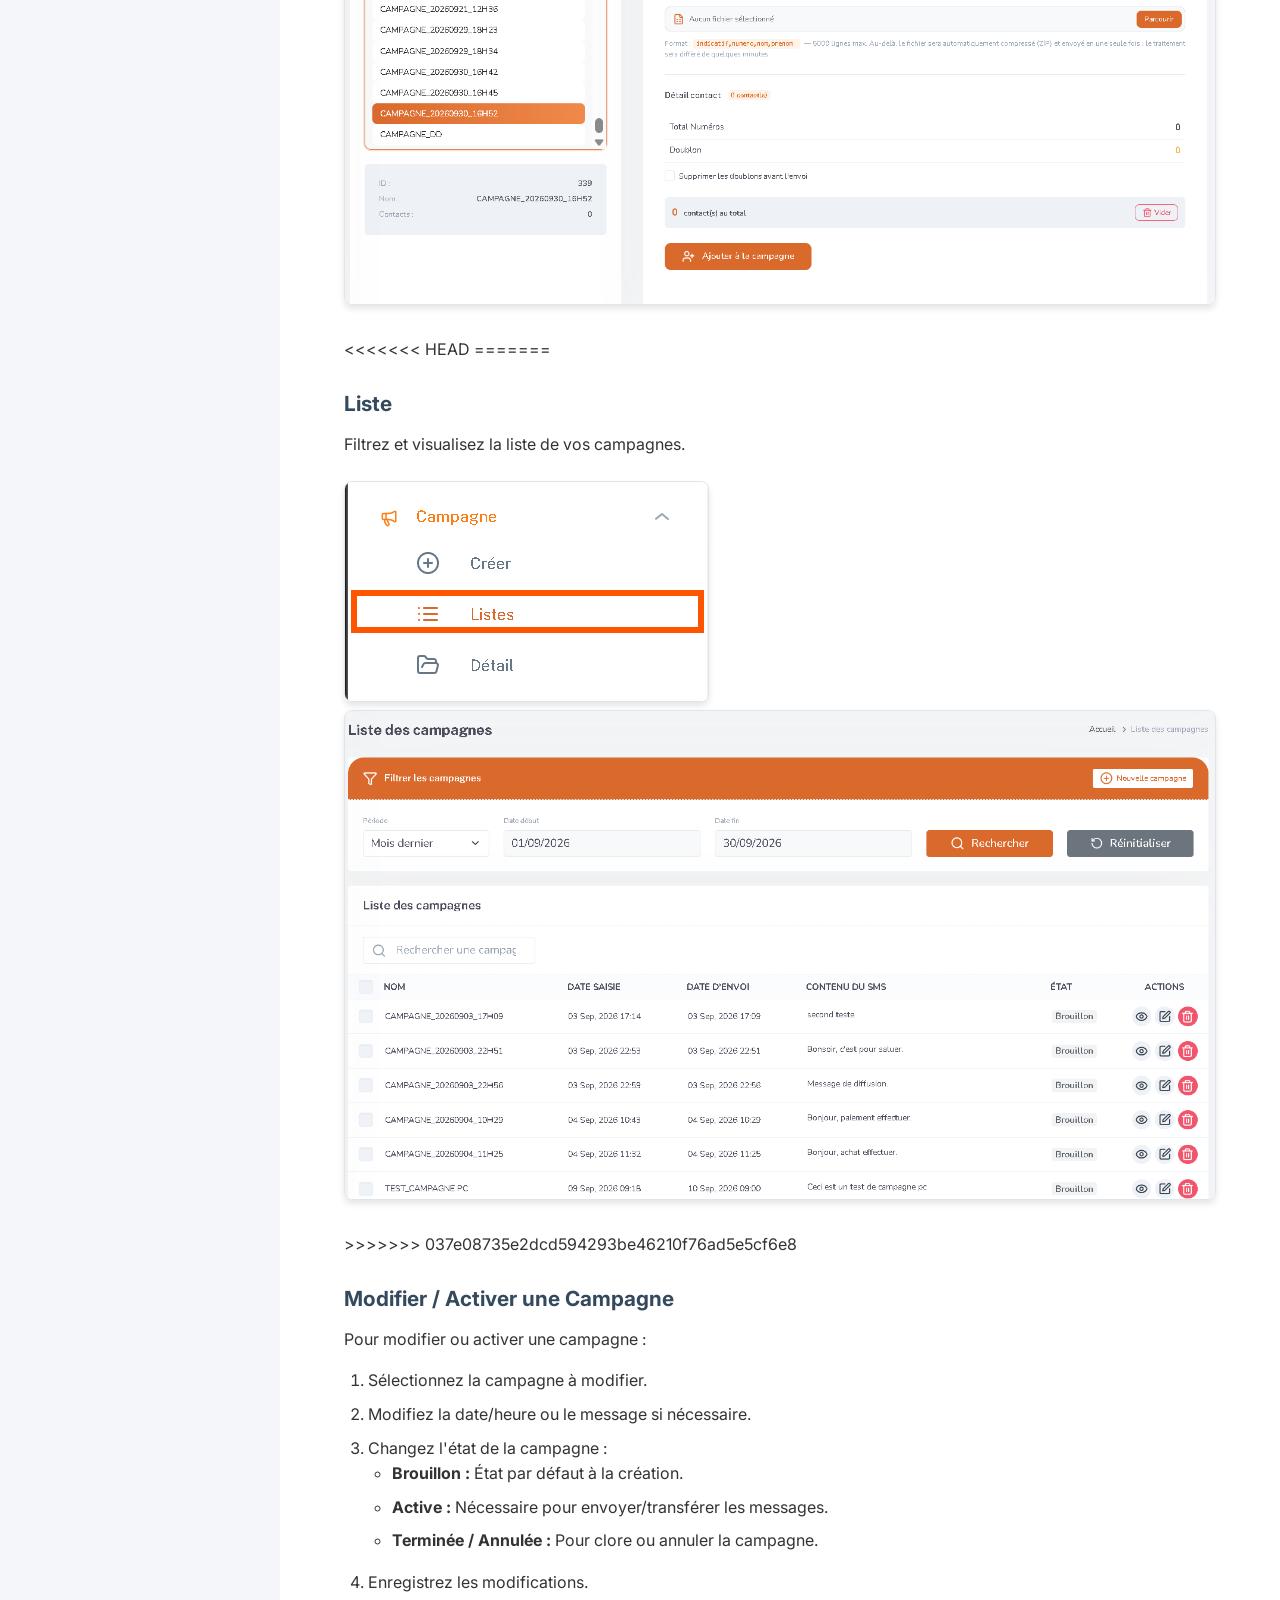
==== commit bc5c761d: "Merge v2" ====
--- a/index.html
+++ b/index.html
@@ -18,14 +18,9 @@
             <button class="burger-menu" onclick="toggleMenu()" aria-label="Toggle Menu">☰</button>
             <div class="logo">
                 <img src="images/logo.png" alt="Logo Natyabip" class="sidebar-logo">
-<<<<<<< HEAD
                 <p data-translate="user_guide">Guide Utilisateur v2</p>
                 <a href="Guide NATYABIP V2.pdf" download class="btn-down" data-translate="download_pdf">Télécharger
-=======
-                <p data-translate="user_guide">Guide Utilisateur v1</p>
-                <a href="Guide NATYABIP V1.pdf" download class="btn-down" data-translate="download_pdf">Télécharger
->>>>>>> 037e08735e2dcd594293be46210f76ad5e5cf6e8
-                    en PDF</a>
+                
             </div>
 
             <div class="lang-switch">
@@ -33,7 +28,6 @@
                 <button class="btn-lang" onclick="setLanguage('en')">EN</button>
             </div>
 
-<<<<<<< HEAD
            <ul>
                  <li><a href="#intro" data-translate="nav_intro">Introduction</a></li>
                 <li><a href="#dashboard" data-translate="nav_dashboard">Tableau de Bord</a></li>
@@ -50,23 +44,6 @@
                 <p>Phone: (+228)98 38 41 41/ (+228) 93 89 92 54</p>
                 <p><a href="https://www.natyabip.com/" target="_blank">www.natyabip.com</a></p>
                 <a href="Guide NATYABIP V2.pdf" download class="btn-download" data-translate="download_pdf">Télécharger
-=======
-            <ul>
-                <li><a href="#intro" data-translate="nav_intro">Introduction</a></li>
-                <li><a href="#dashboard" data-translate="nav_dashboard">Tableau de Bord</a></li>
-                <li><a href="#profile" data-translate="nav_profile">Profil</a></li>
-                <li><a href="#accounts" data-translate="nav_accounts">Comptes</a></li>
-                <li><a href="#sms-processing" data-translate="nav_sms">Traitement SMS</a></li>
-                <li><a href="#reports" data-translate="nav_reports">Rapports</a></li>
-                <li><a href="#address-book" data-translate="nav_address">Carnet d'Adresse</a></li>
-                <li><a href="#campaigns" data-translate="nav_campaigns">Campagne</a></li>
-            </ul>
-            <div class="contact-info">
-                <h3 data-translate="contact">Contact</h3>
-                <p>Phone: (+228)98 38 41 41/ (+228) 93 89 92 54/ (+228) 93 73 70 07</p>
-                <p><a href="https://www.natyabip.com/" target="_blank">www.natyabip.com</a></p>
-                <a href="Guide NATYABIP V1.pdf" download class="btn-download" data-translate="download_pdf">Télécharger
->>>>>>> 037e08735e2dcd594293be46210f76ad5e5cf6e8
                     en PDF</a>
             </div>
         </nav>
@@ -78,11 +55,8 @@
                 <h1 data-translate="title_main">Guide d'Utilisation de NATYABIP</h1>
                 <div class="metadata">
                     <p><strong><span data-translate="author">Rédaction</span> :</strong> NATYABIP</p>
-<<<<<<< HEAD
                     <p><strong><span data-translate="version">Version</span> :</strong> 2 - 06/10/2026</p>
-=======
-                    <p><strong><span data-translate="version">Version</span> :</strong> 1 - 07/01/2026</p>
->>>>>>> 037e08735e2dcd594293be46210f76ad5e5cf6e8
+
                     <p><strong>Site/Portail :</strong> <a href="https://portail.natyabip.com/">portail.natyabip.com</a>
                     </p>
                 </div>
@@ -301,19 +275,12 @@
              </ol>
              <div class="image-wrapper">
                     <img src="images/diffusion.png" alt="Création Groupe de diffusion" class="doc-image">
-=======
                     <img src="images/ajouterContact.png" alt="Liste Contacts" class="doc-image">
->>>>>>> 037e08735e2dcd594293be46210f76ad5e5cf6e8
                 </div>
             </section>
 
             <section id="campaigns" class="section">
-<<<<<<< HEAD
-                <h2 data-translate="sec_campaigns">VIII. Campagne</h2>
-=======
                 <h2 data-translate="sec_campaigns">VII. Campagne</h2>
->>>>>>> 037e08735e2dcd594293be46210f76ad5e5cf6e8
-
                 <h3 data-translate="create_campaign">Créer une Campagne</h3>
                 <ol>
                     <li data-translate="camp_step1">Donnez un nom à votre campagne.</li>
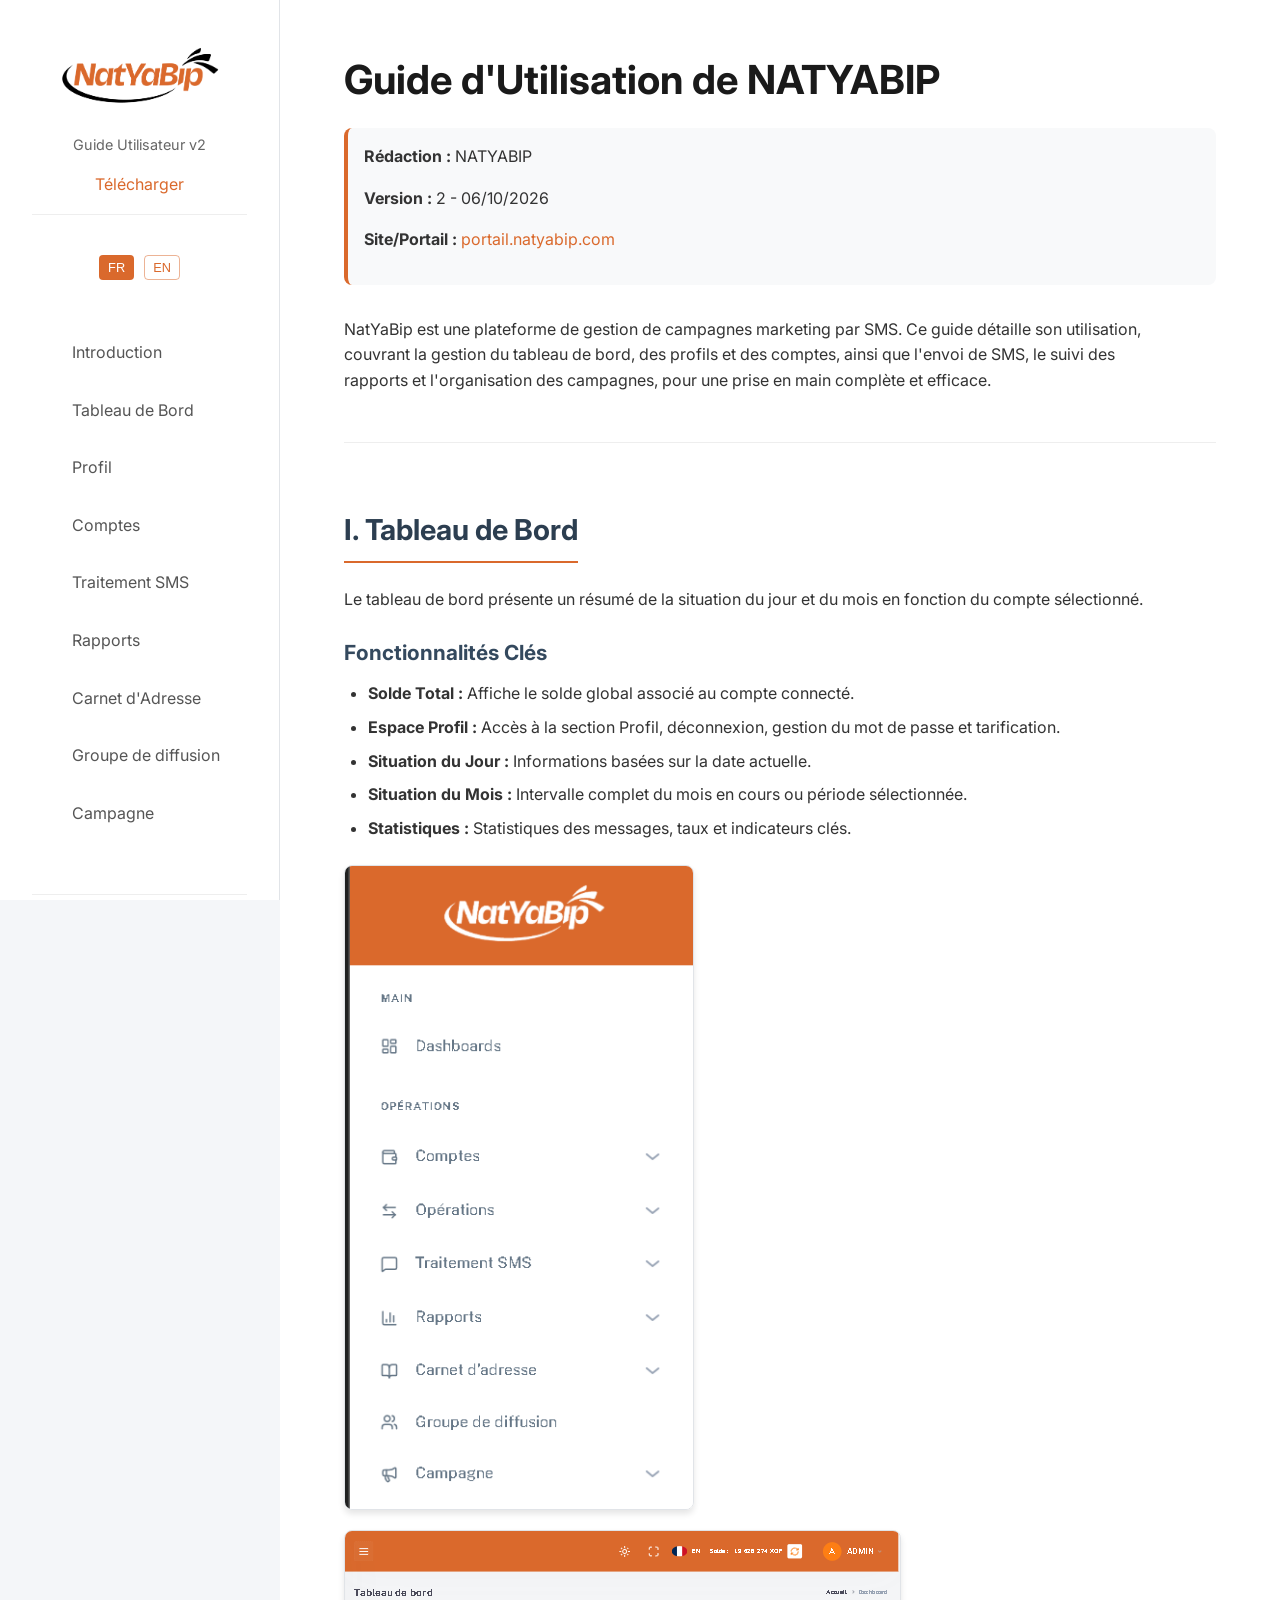
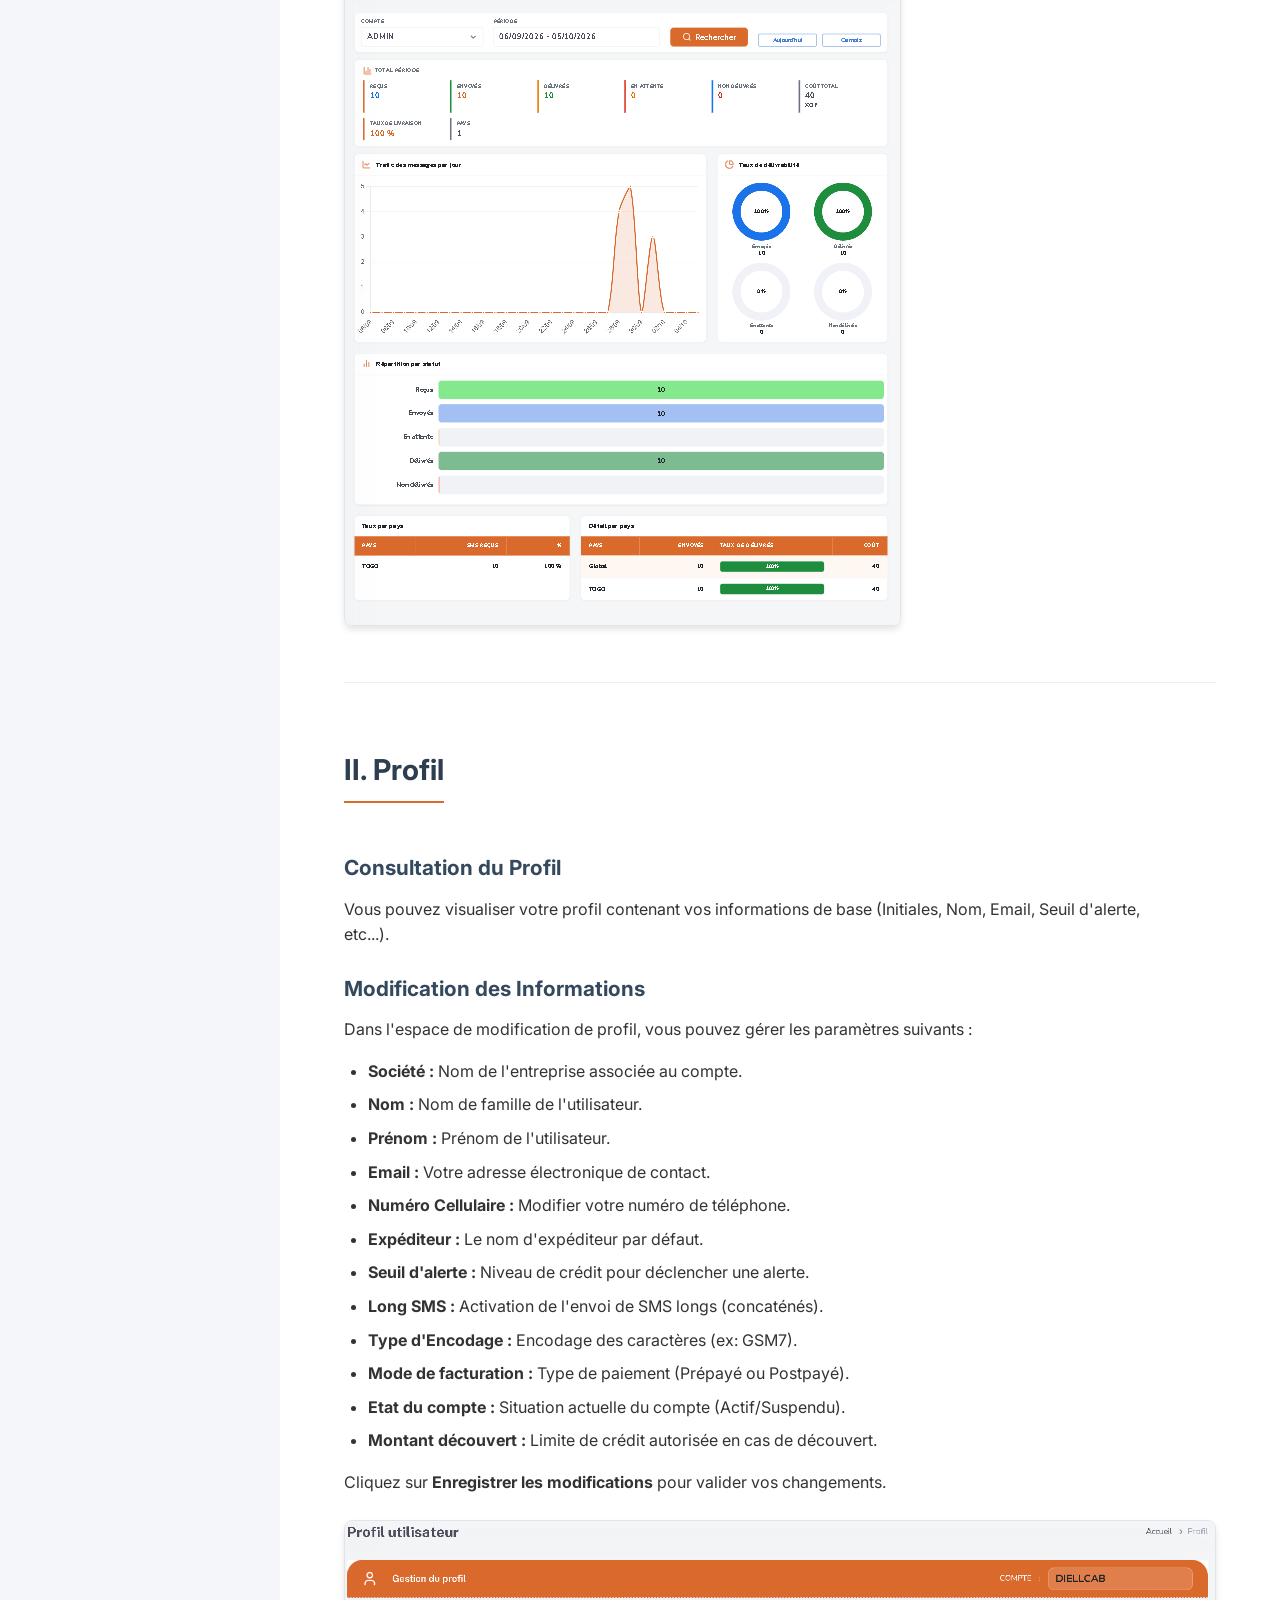
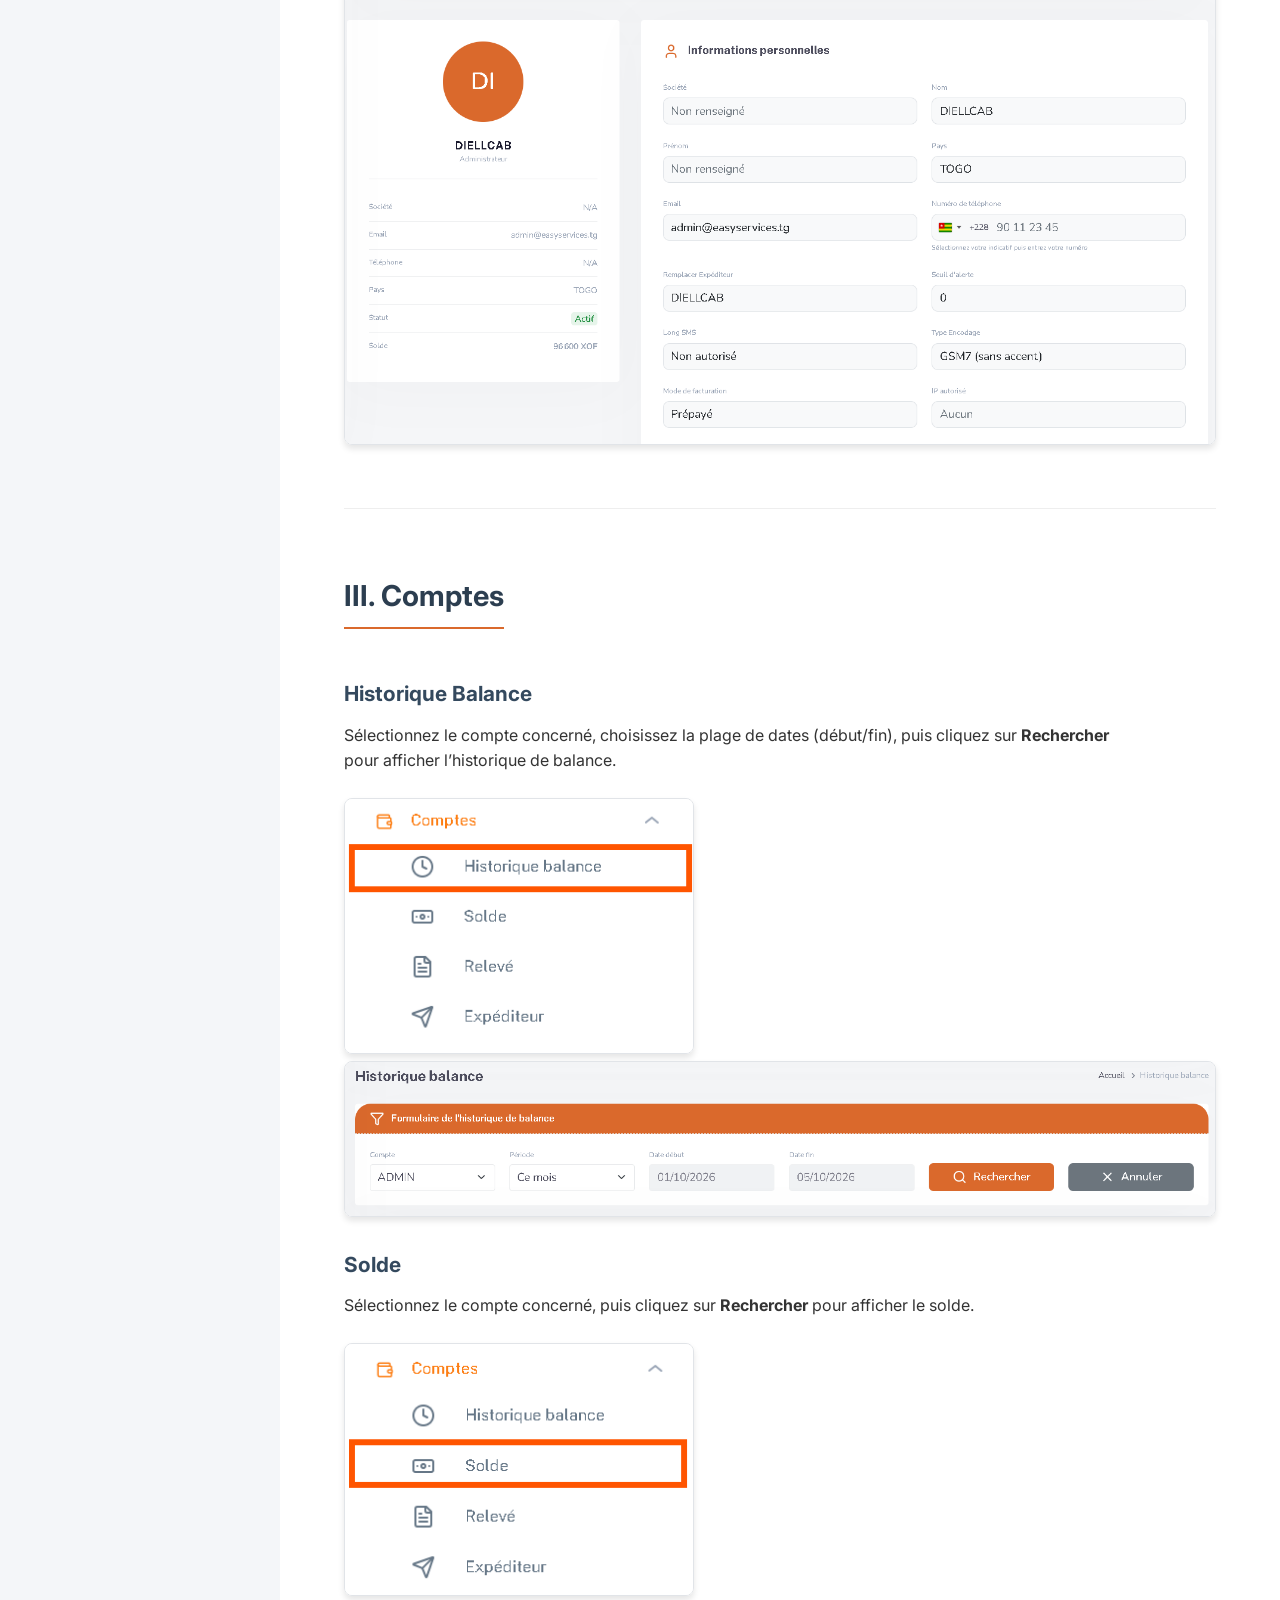
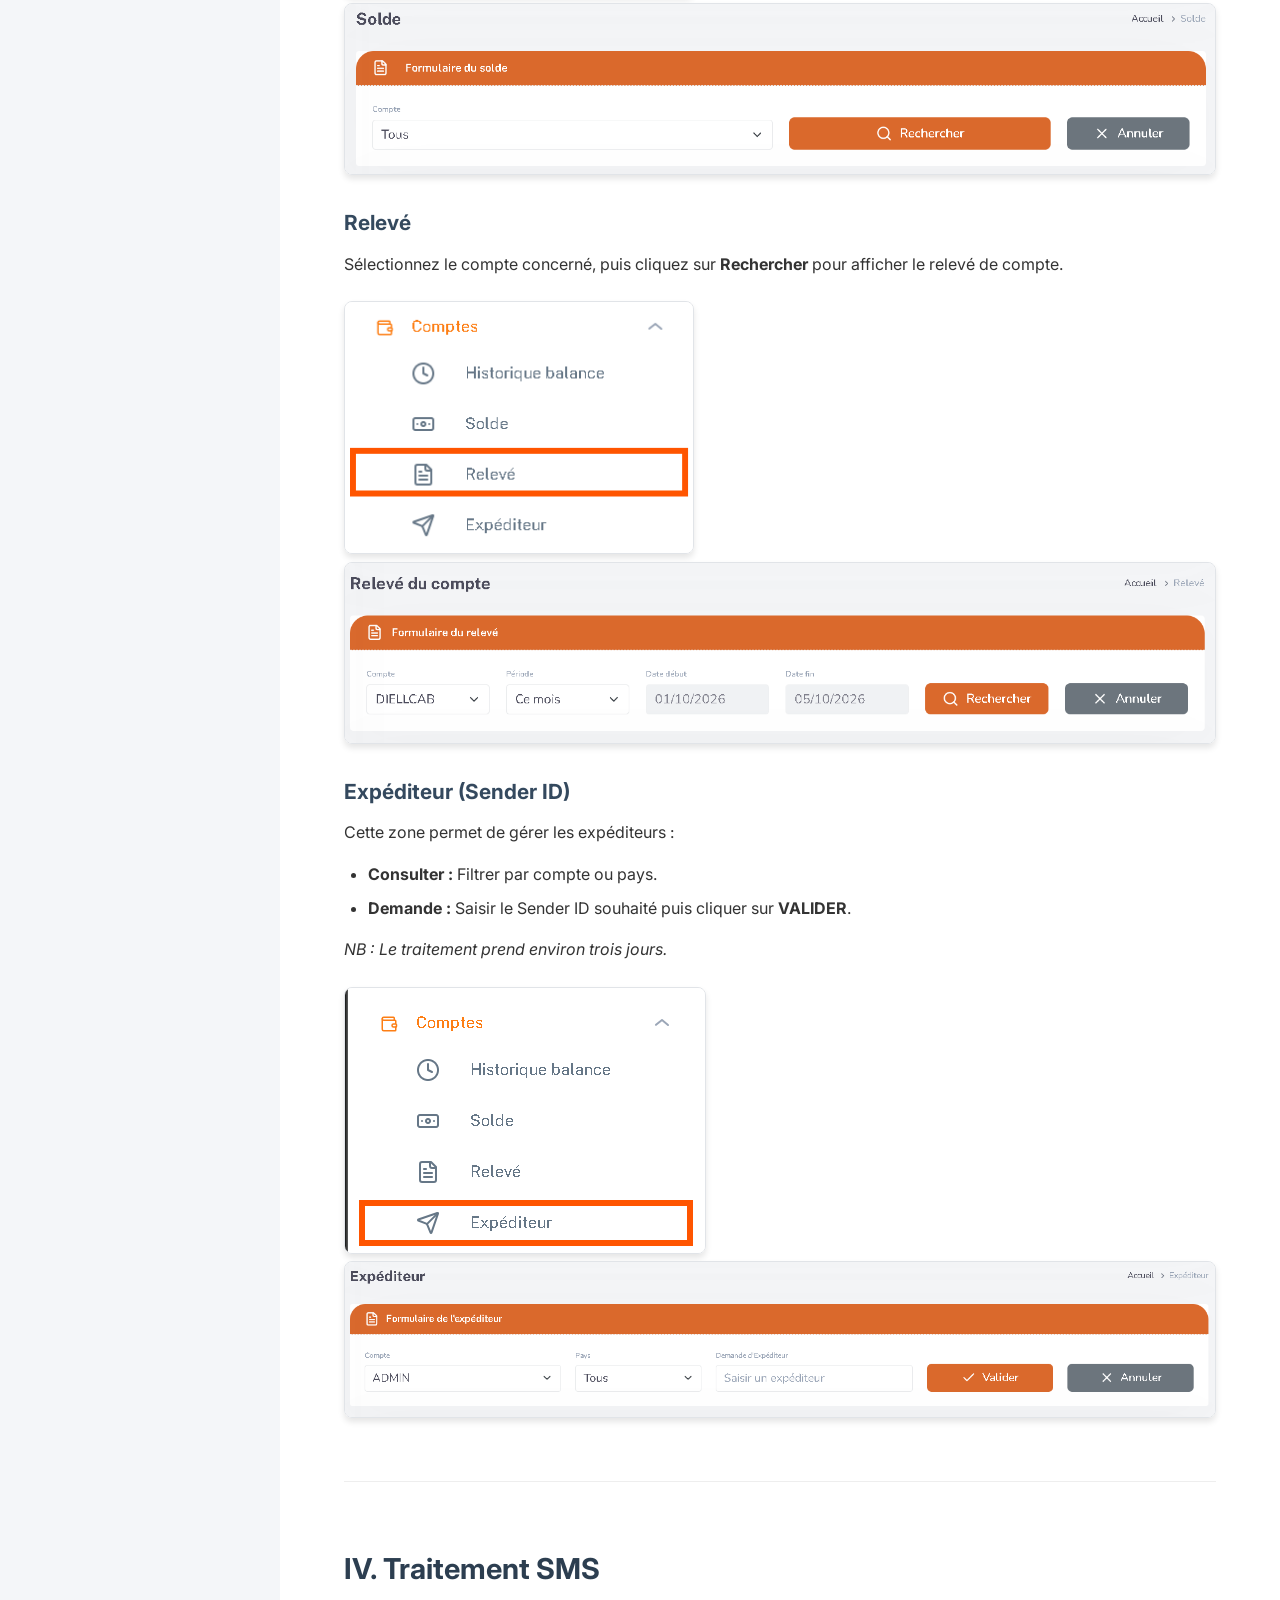
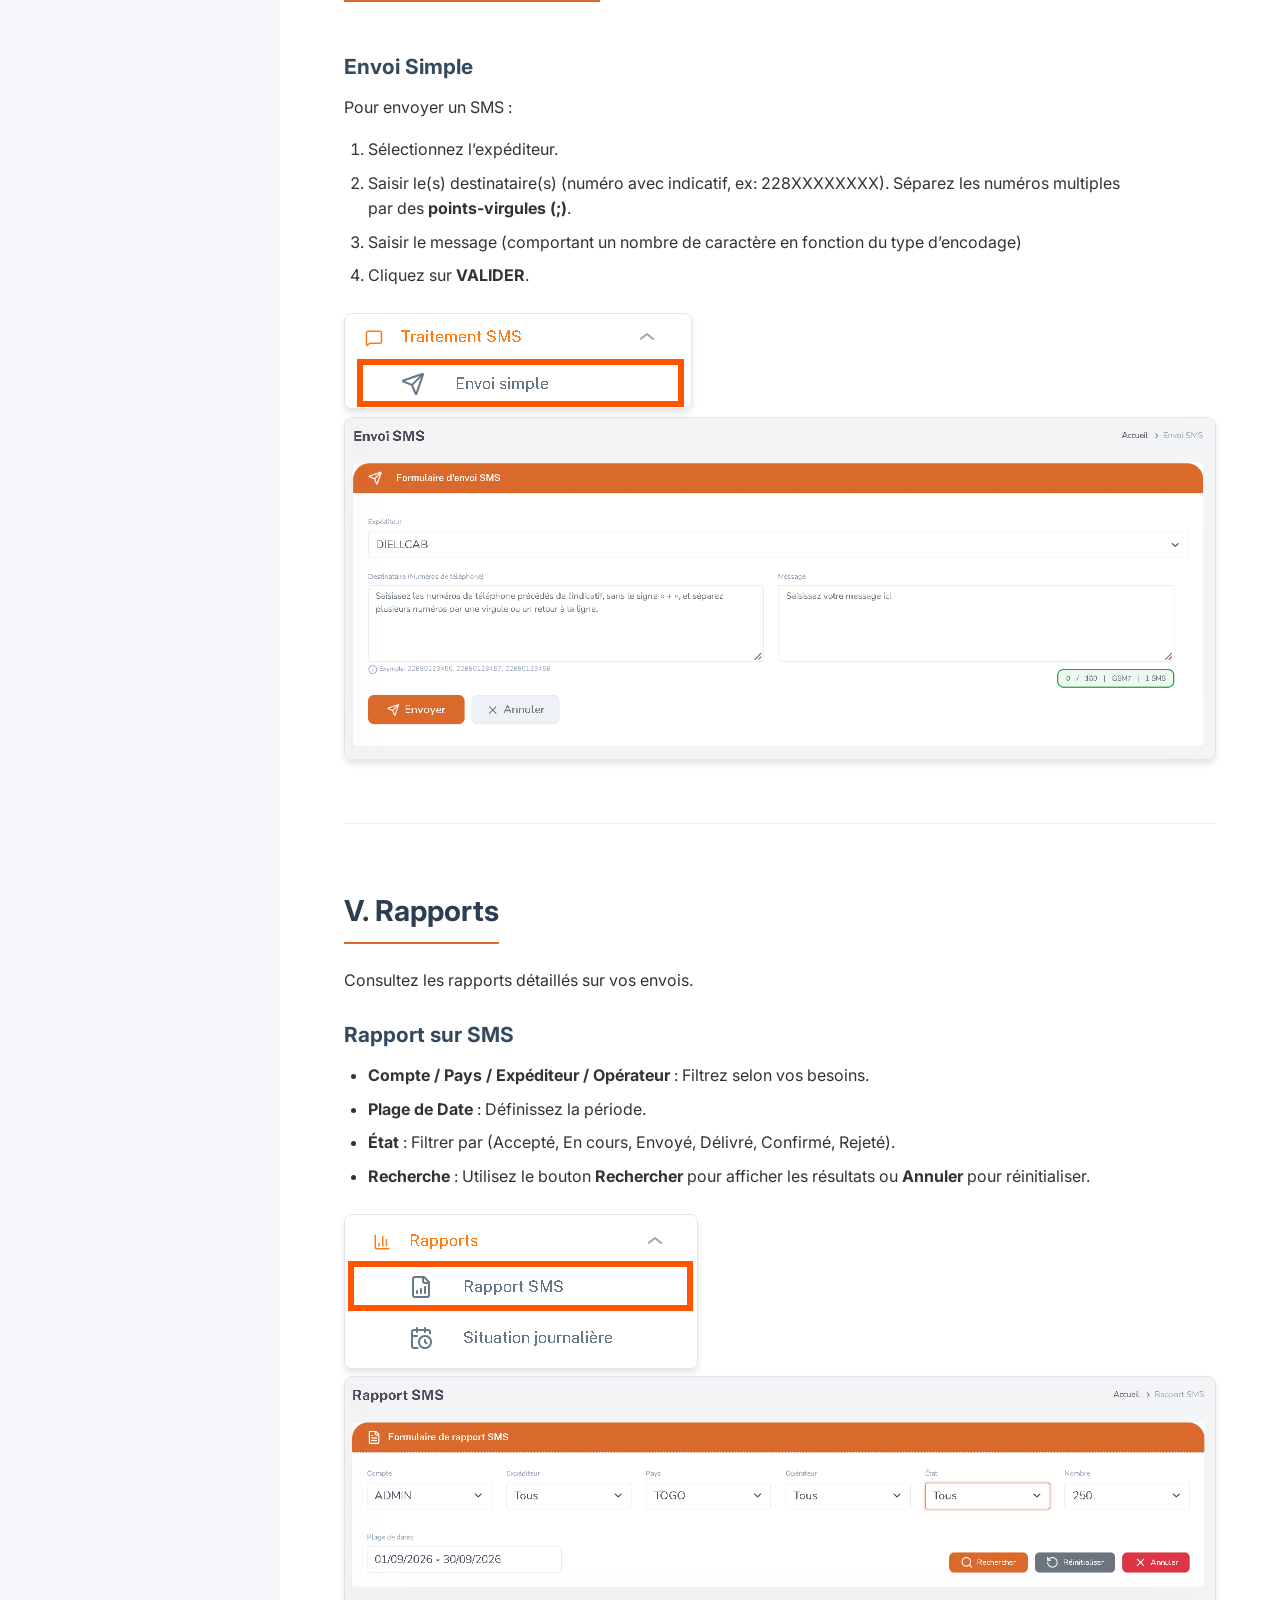
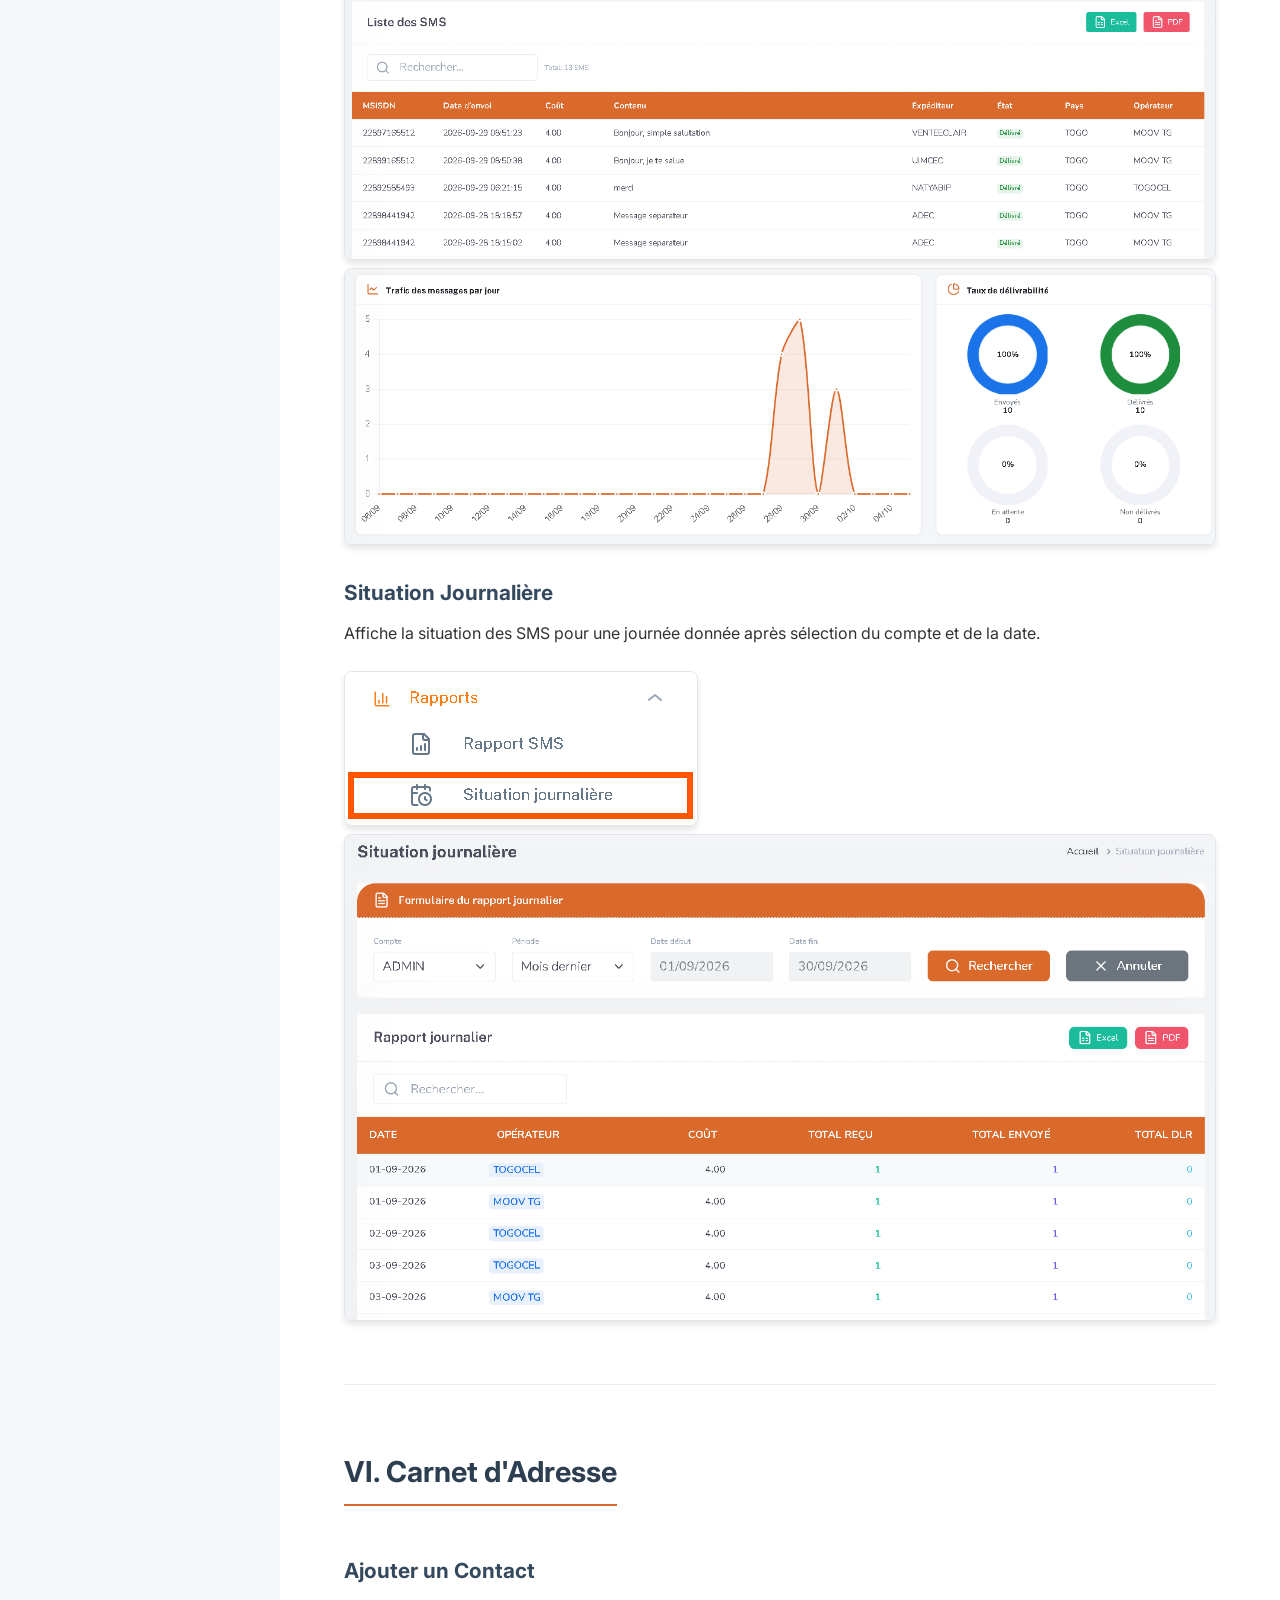
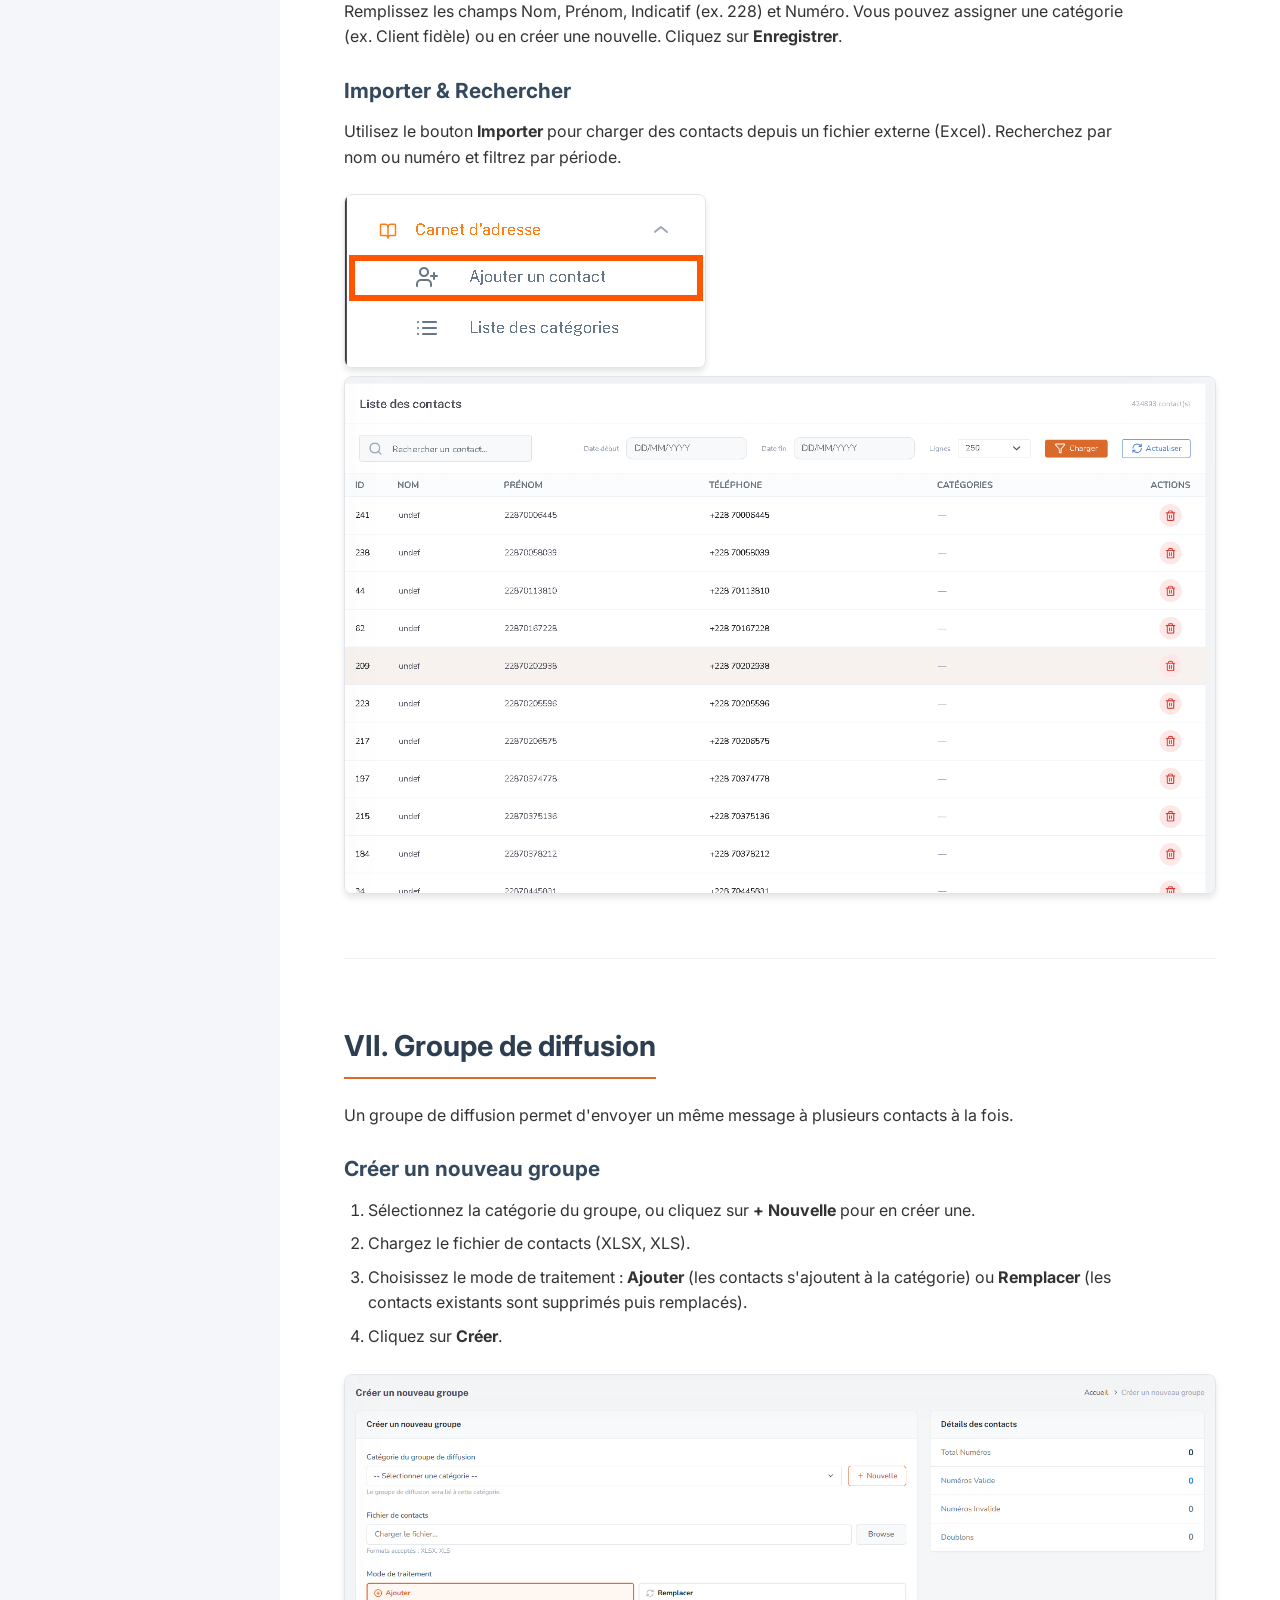
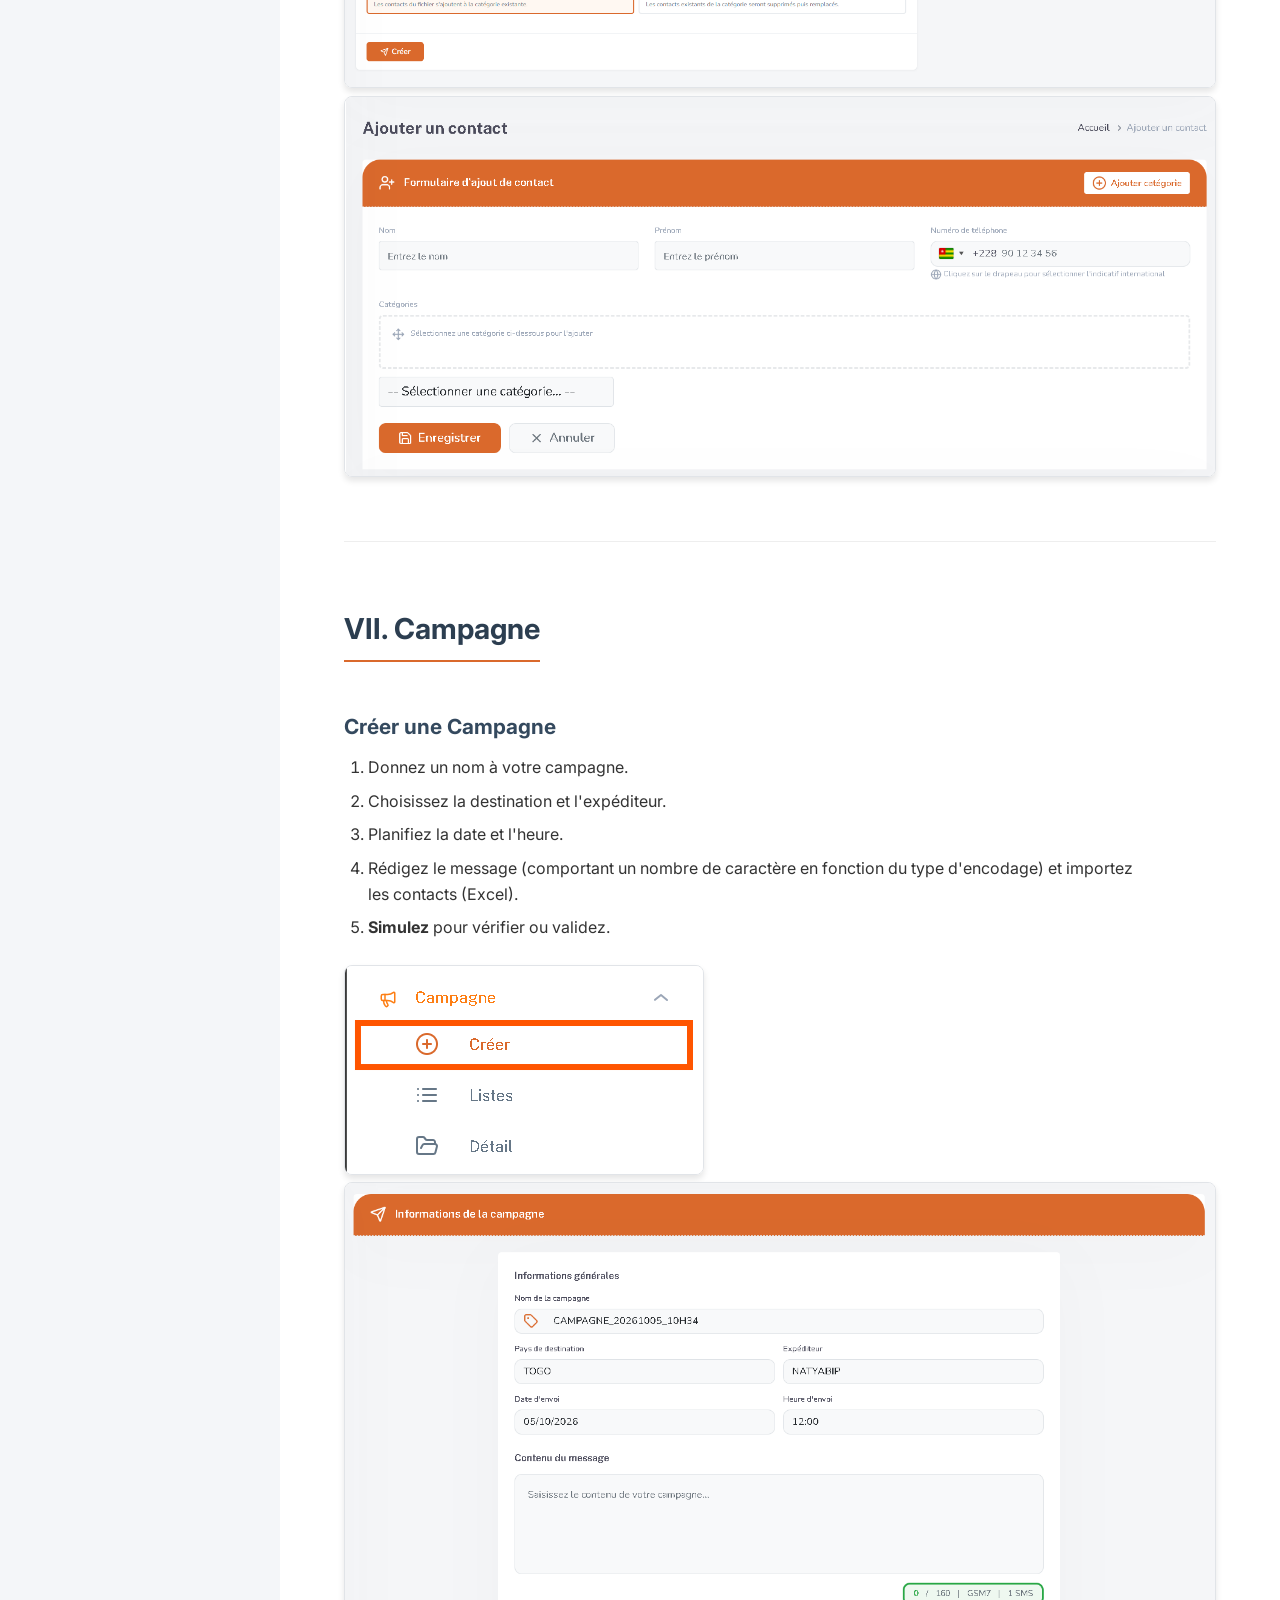
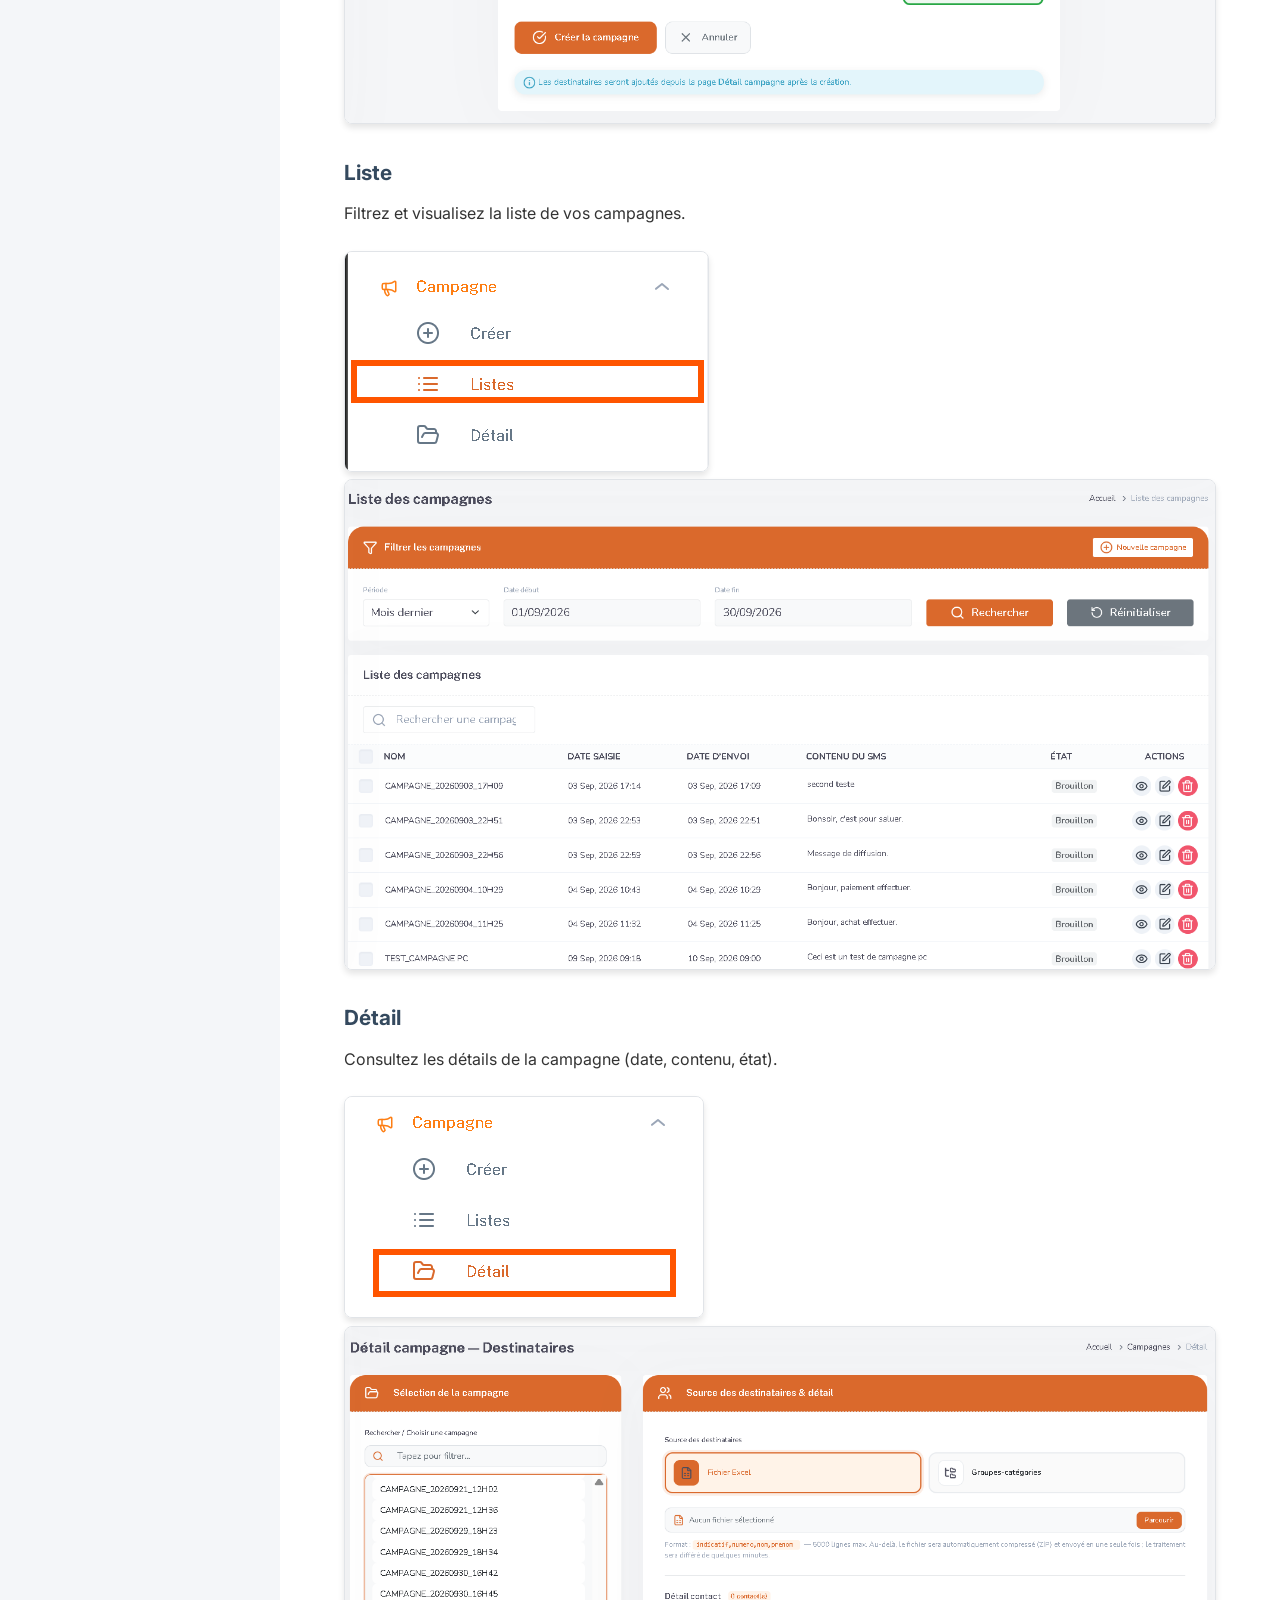
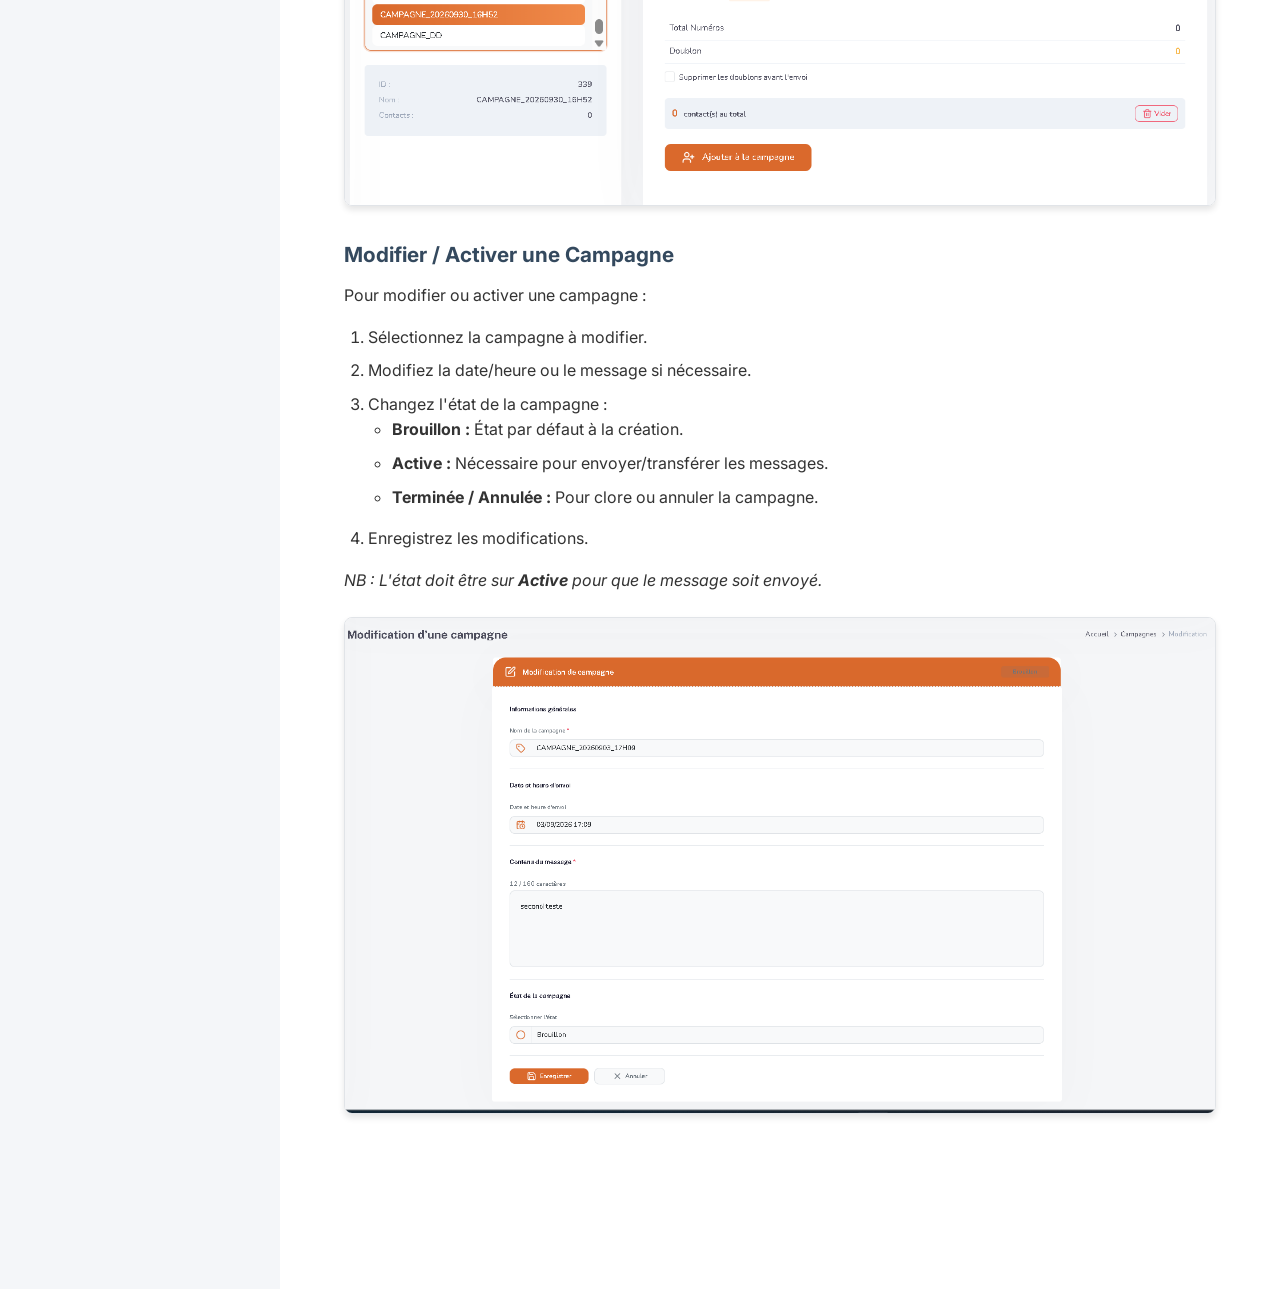
==== commit c1f07eb1: "Update" ====
--- a/index.html
+++ b/index.html
@@ -256,7 +256,7 @@
 
                 <div class="image-wrapper">
                     <img src="images/carnetd'adresse.png" alt="Ajout Contact" class="doc-image">
-<<<<<<< HEAD
+
                     <img src="images/listecontact.png" alt="Liste Contacts" class="doc-image">
                 </div>
             </section>
@@ -296,7 +296,7 @@
                     <img src="images/creercampagne.png" alt="Détails Campagne" class="doc-image">
                 </div>
 
-<<<<<<< HEAD
+
                 <h3 data-translate="header_list">Liste</h3>
                 <p data-translate="desc_list">Filtrez et visualisez la liste de vos campagnes.</p>
                 <div class="image-wrapper">
@@ -304,8 +304,6 @@
                     <img src="images/listecampagne.png" alt="Détails Campagne" class="doc-image">
                 </div>
 
-=======
->>>>>>> 037e08735e2dcd594293be46210f76ad5e5cf6e8
                 <h3 data-translate="header_detail">Détail</h3>
                 <p data-translate="desc_detail">Consultez les détails de la campagne (date, contenu, état).</p>
                 <div class="image-wrapper">
@@ -313,16 +311,7 @@
                     <img src="images/detailcampagne.png" alt="Détails Campagne" class="doc-image">
                 </div>
 
-<<<<<<< HEAD
                 
-=======
-                <h3 data-translate="header_list">Liste</h3>
-                <p data-translate="desc_list">Filtrez et visualisez la liste de vos campagnes.</p>
-                <div class="image-wrapper">
-                    <img src="images/campagne3.png" alt="Liste Campagnes" class="doc-image">
-                    <img src="images/listecampagne.png" alt="Détails Campagne" class="doc-image">
-                </div>
->>>>>>> 037e08735e2dcd594293be46210f76ad5e5cf6e8
 
                 <h3 data-translate="mod_active">Modifier / Activer une Campagne</h3>
                 <p data-translate="mod_active_intro">Pour modifier ou activer une campagne :</p>
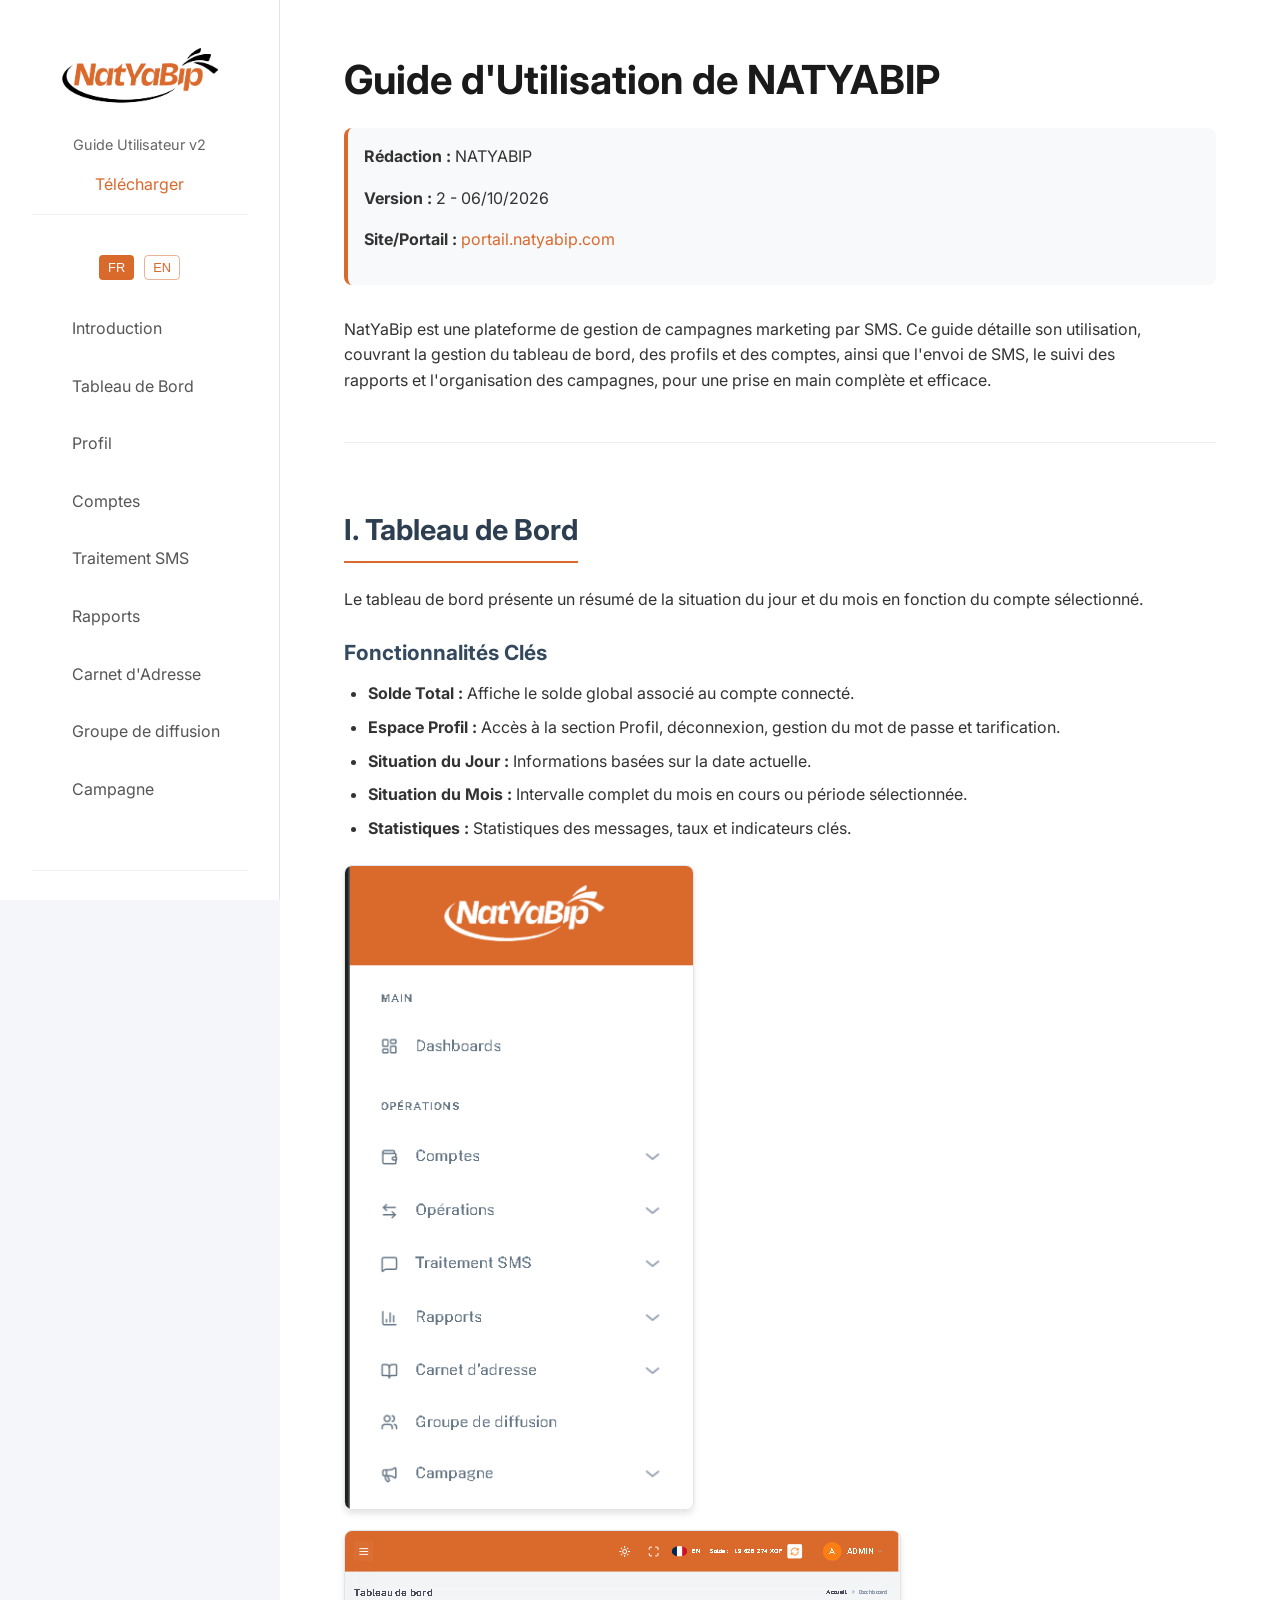
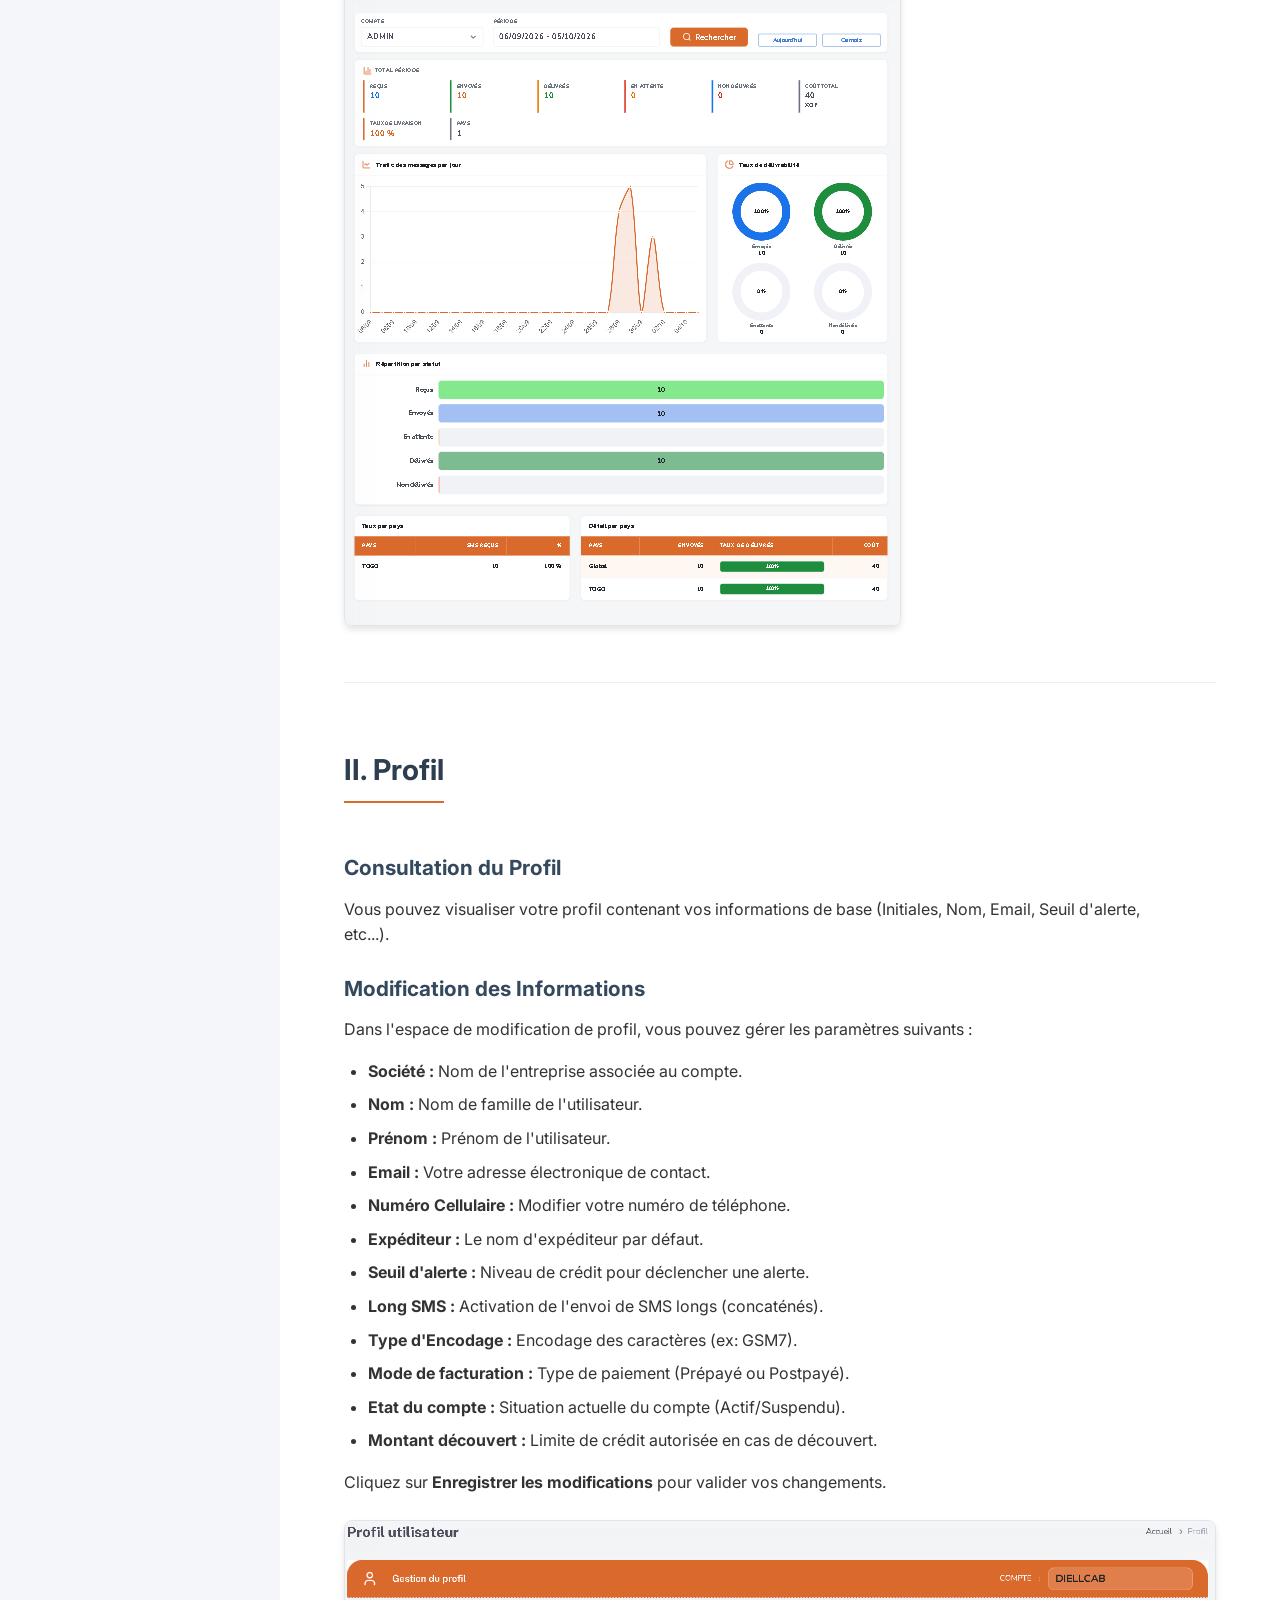
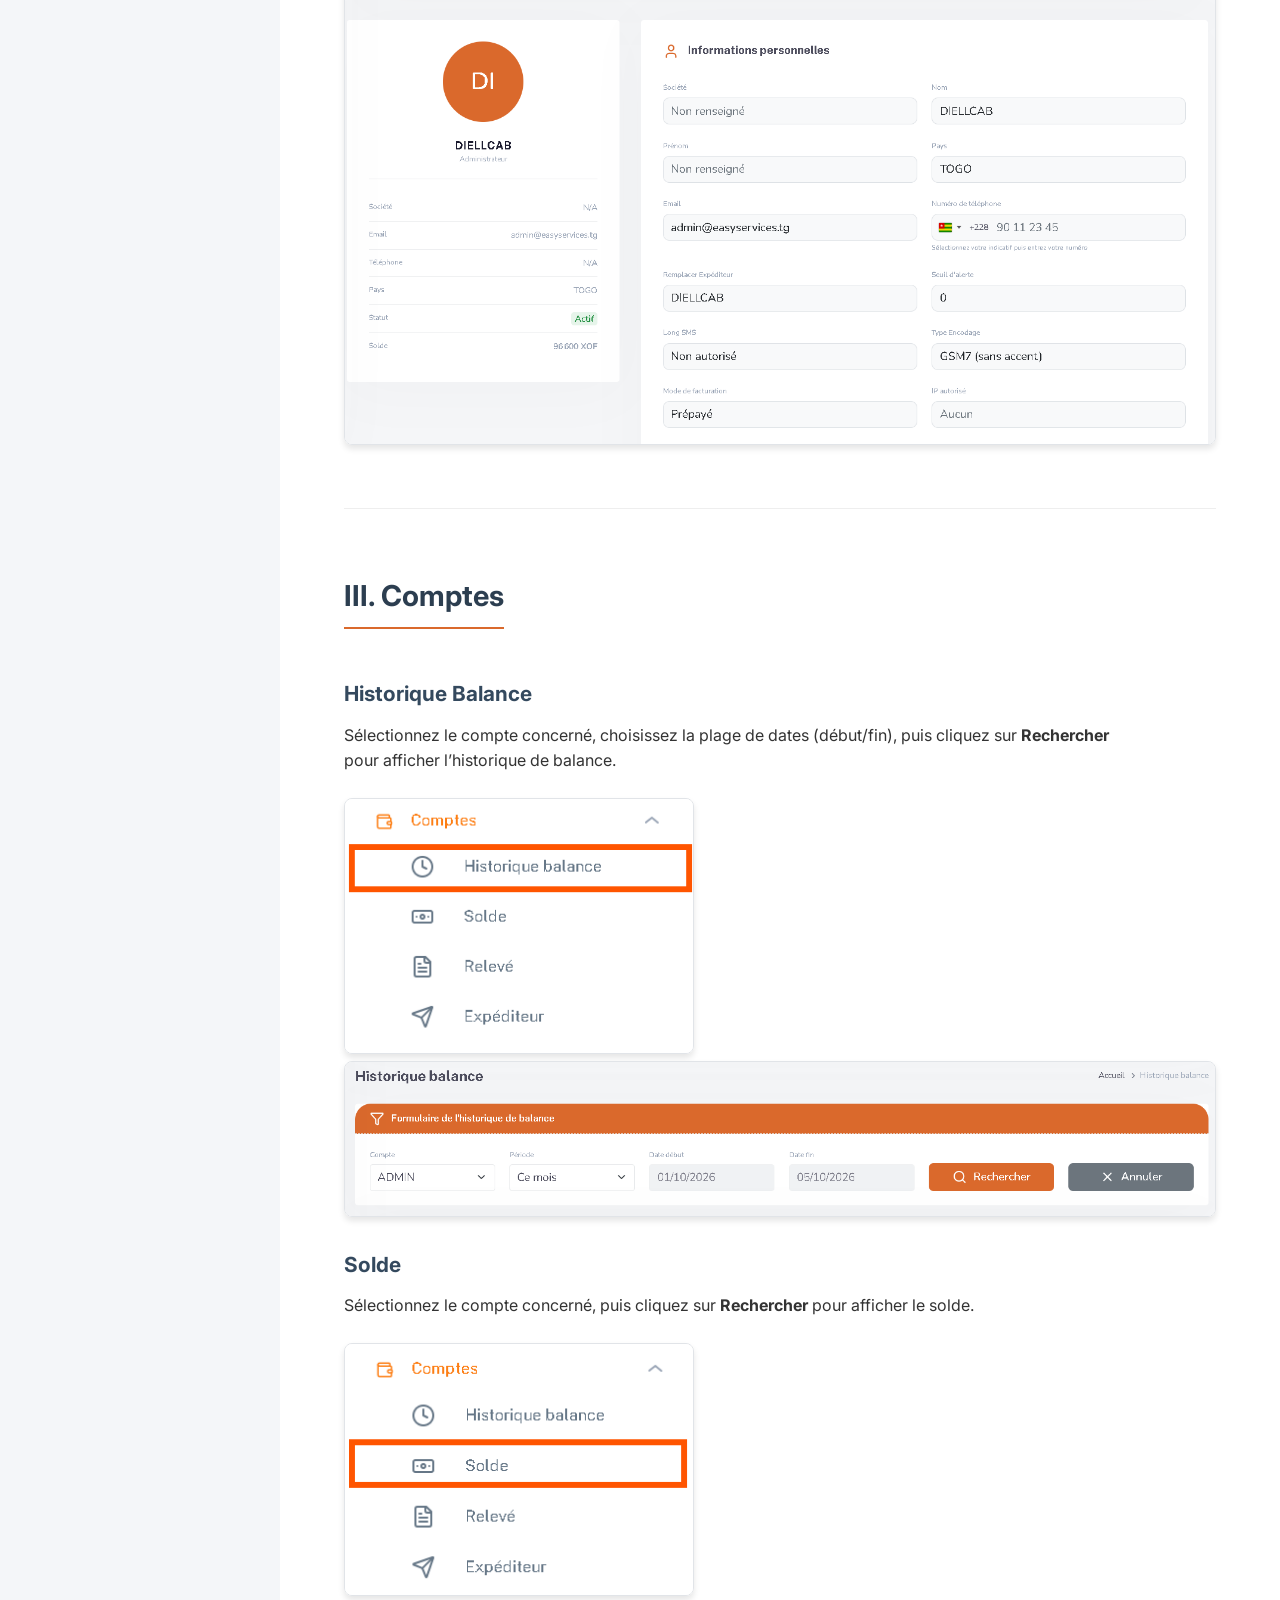
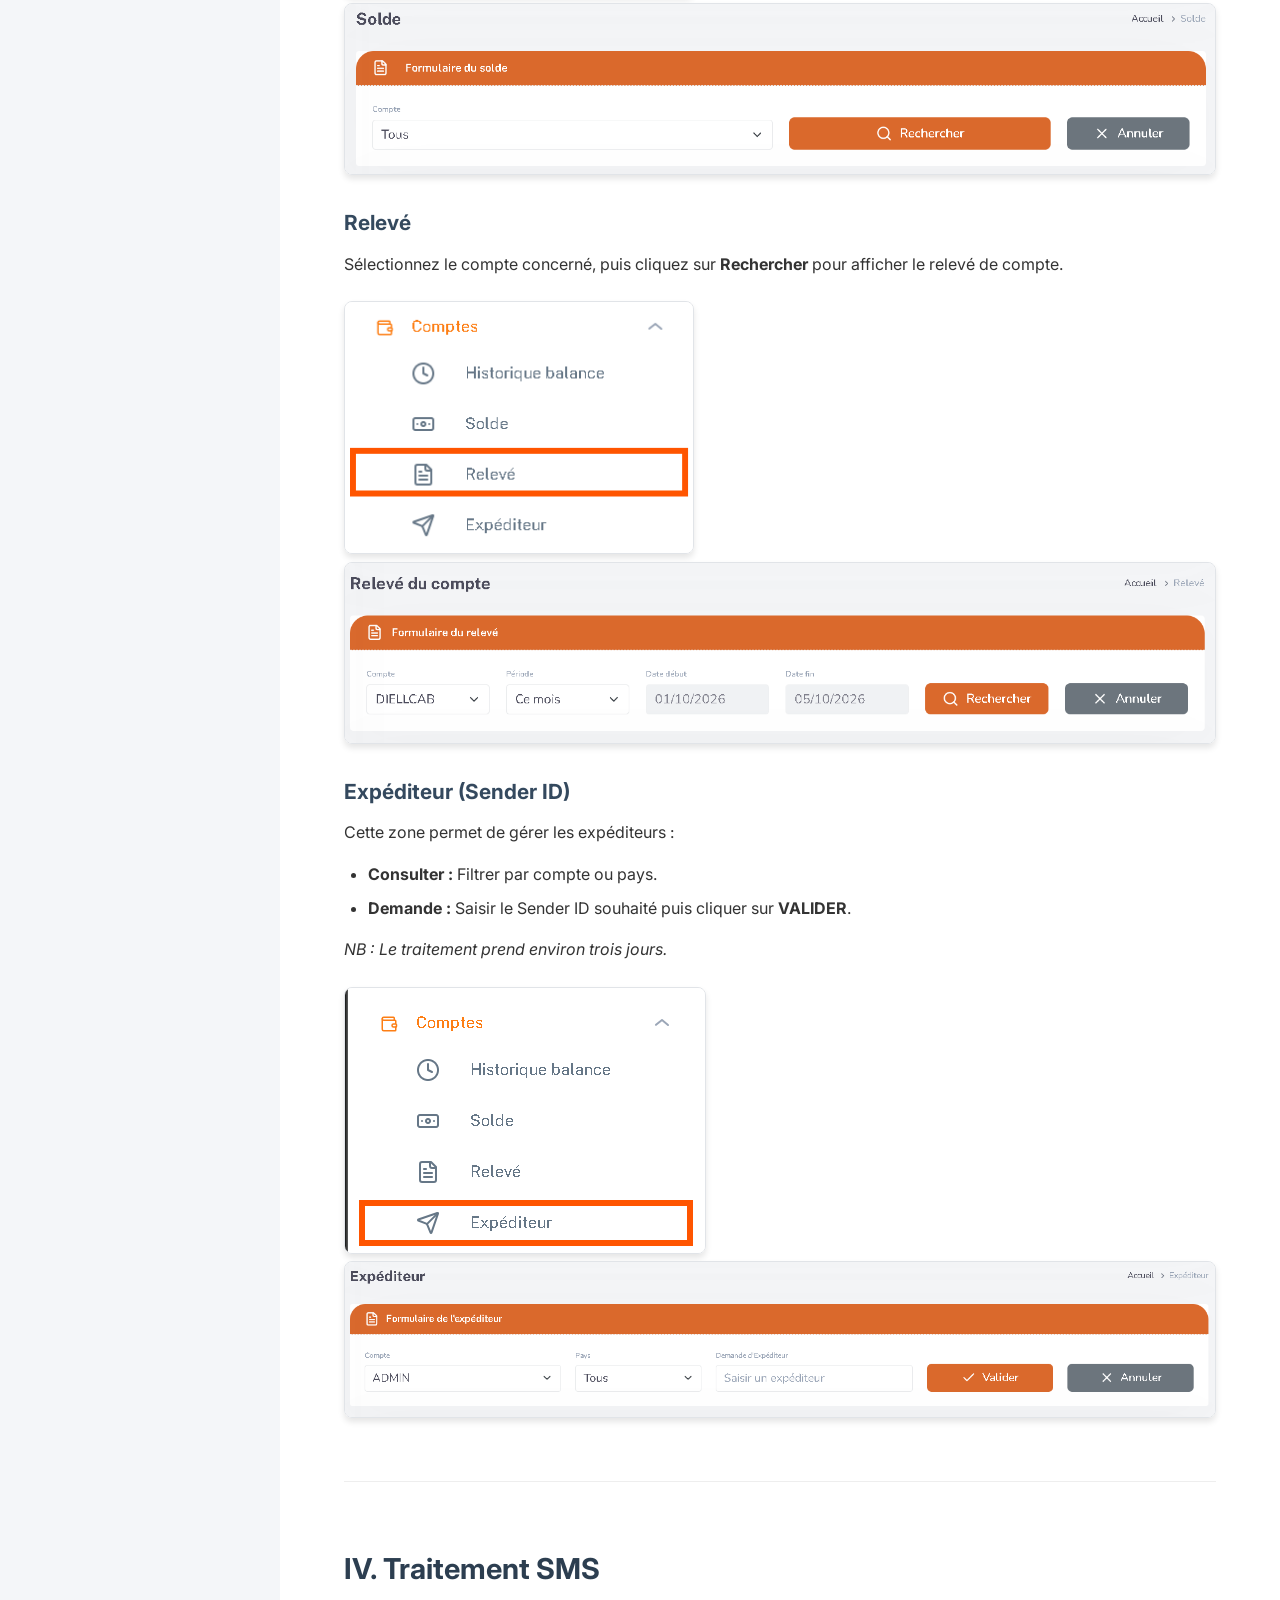
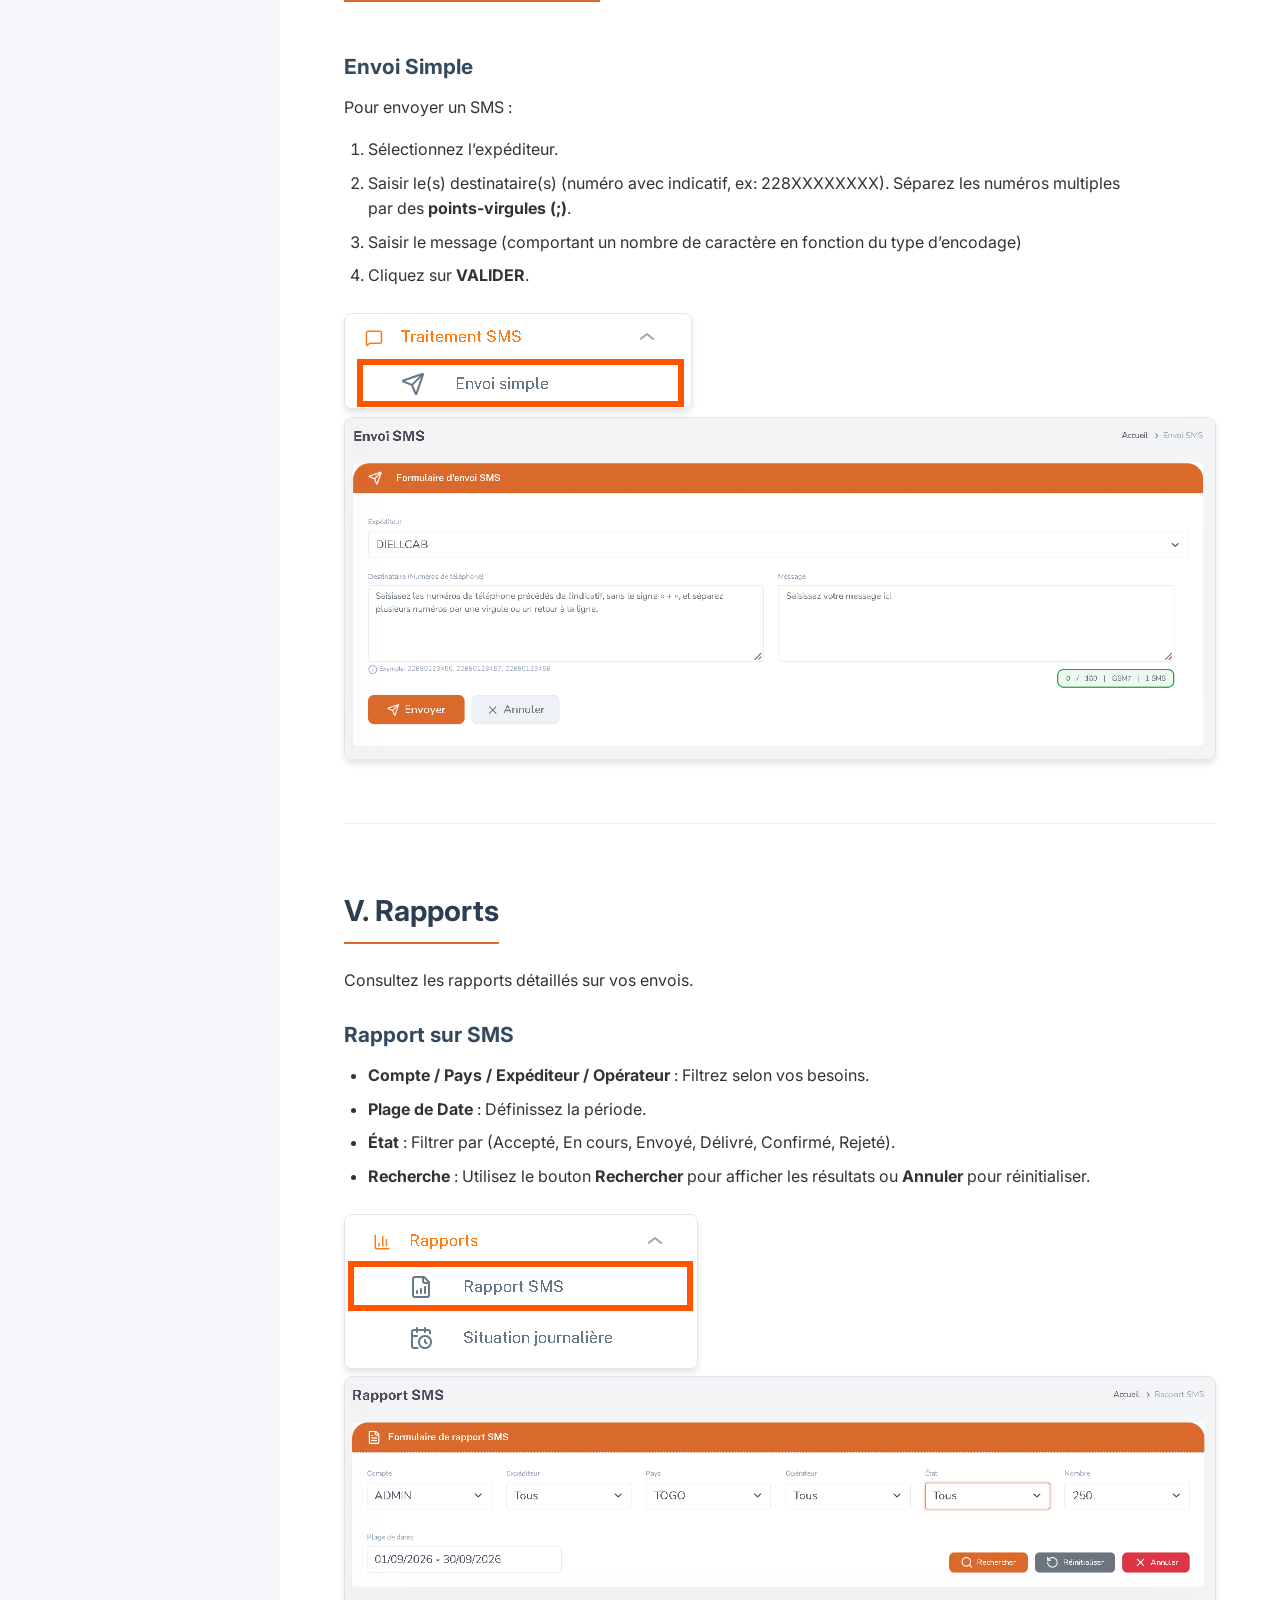
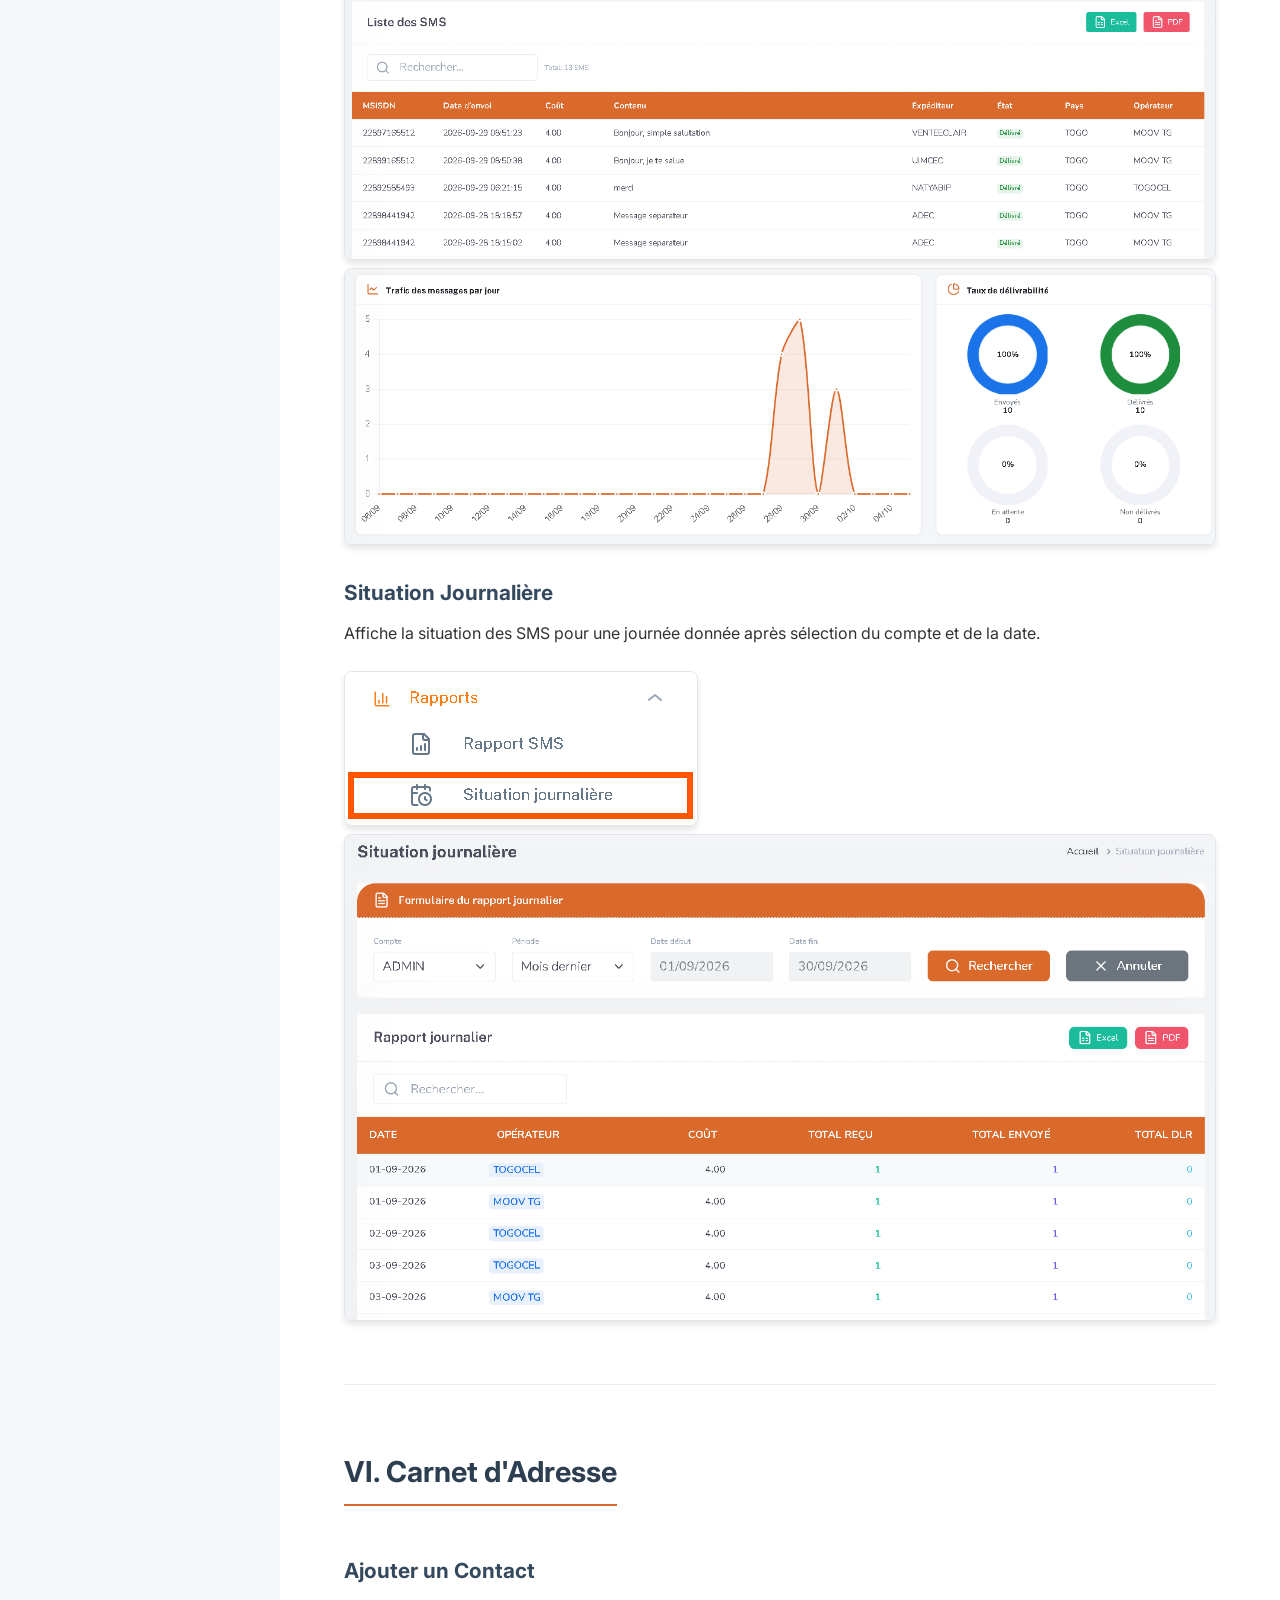
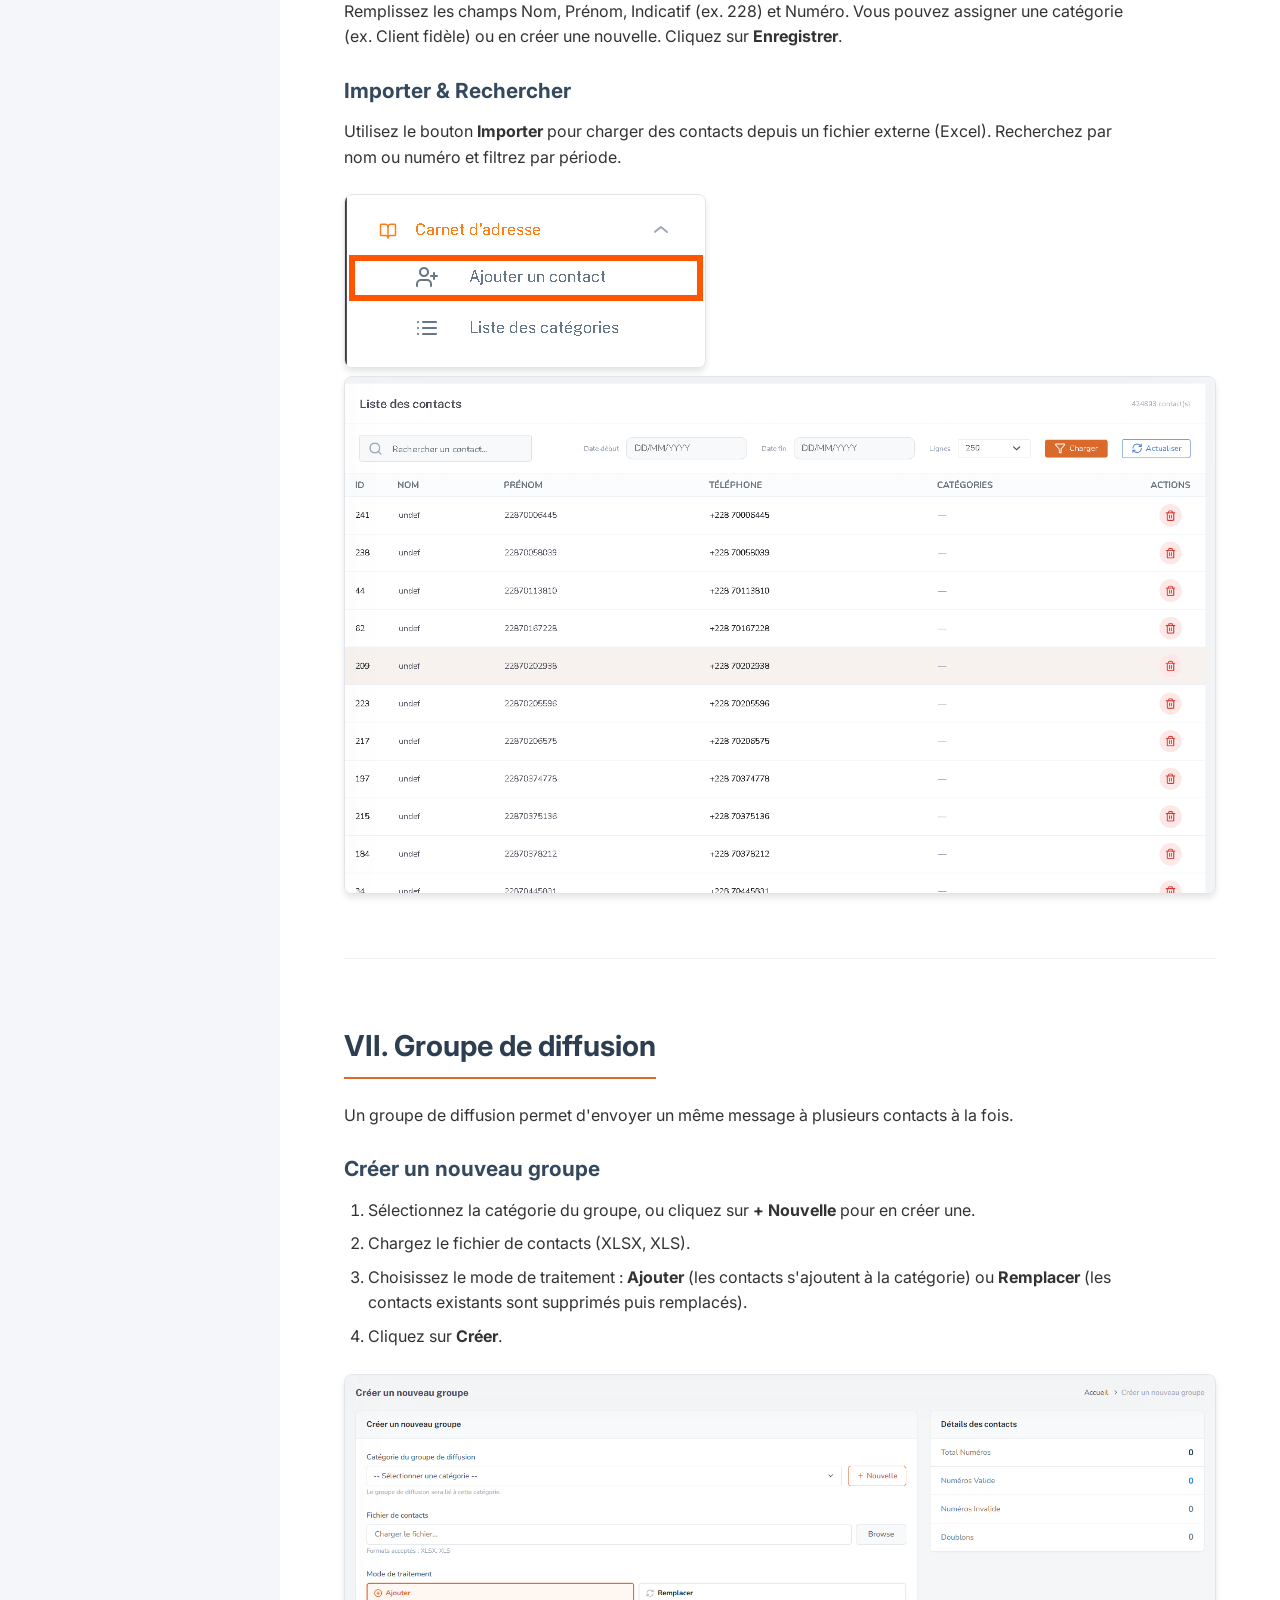
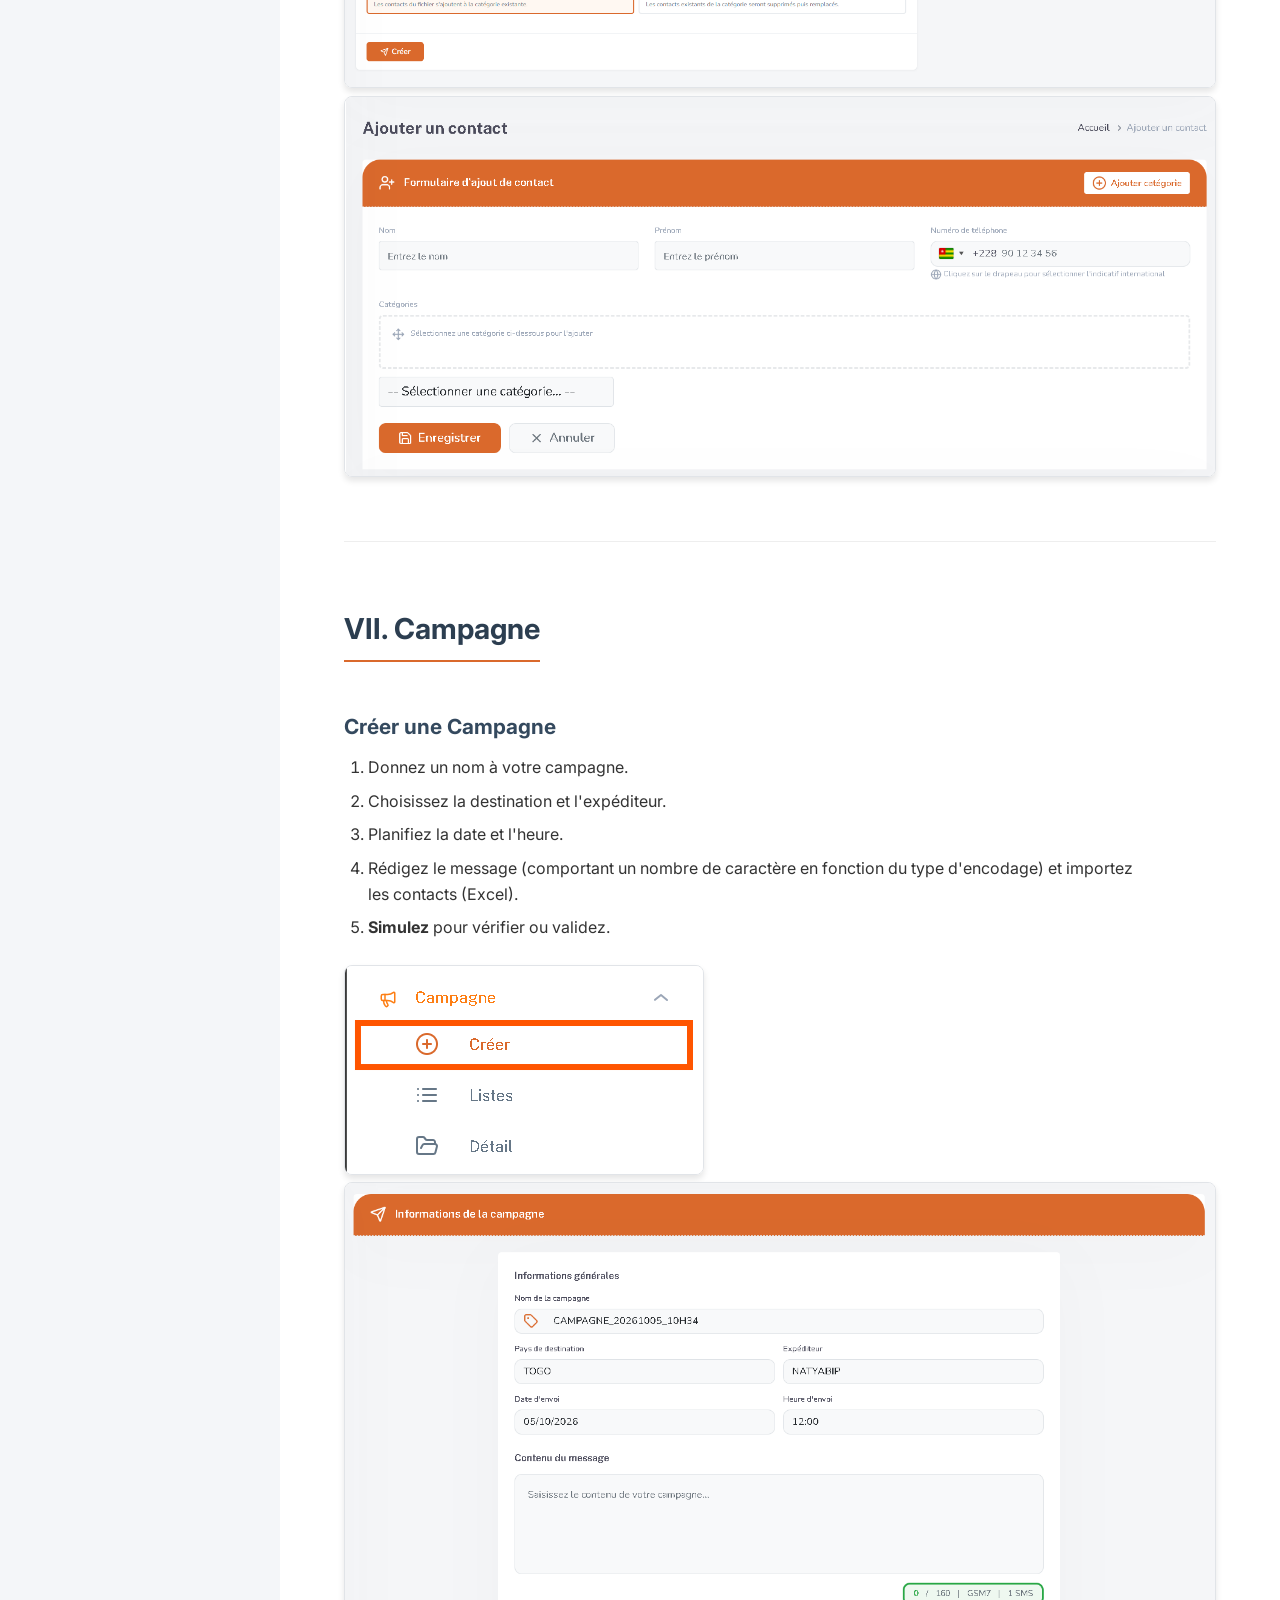
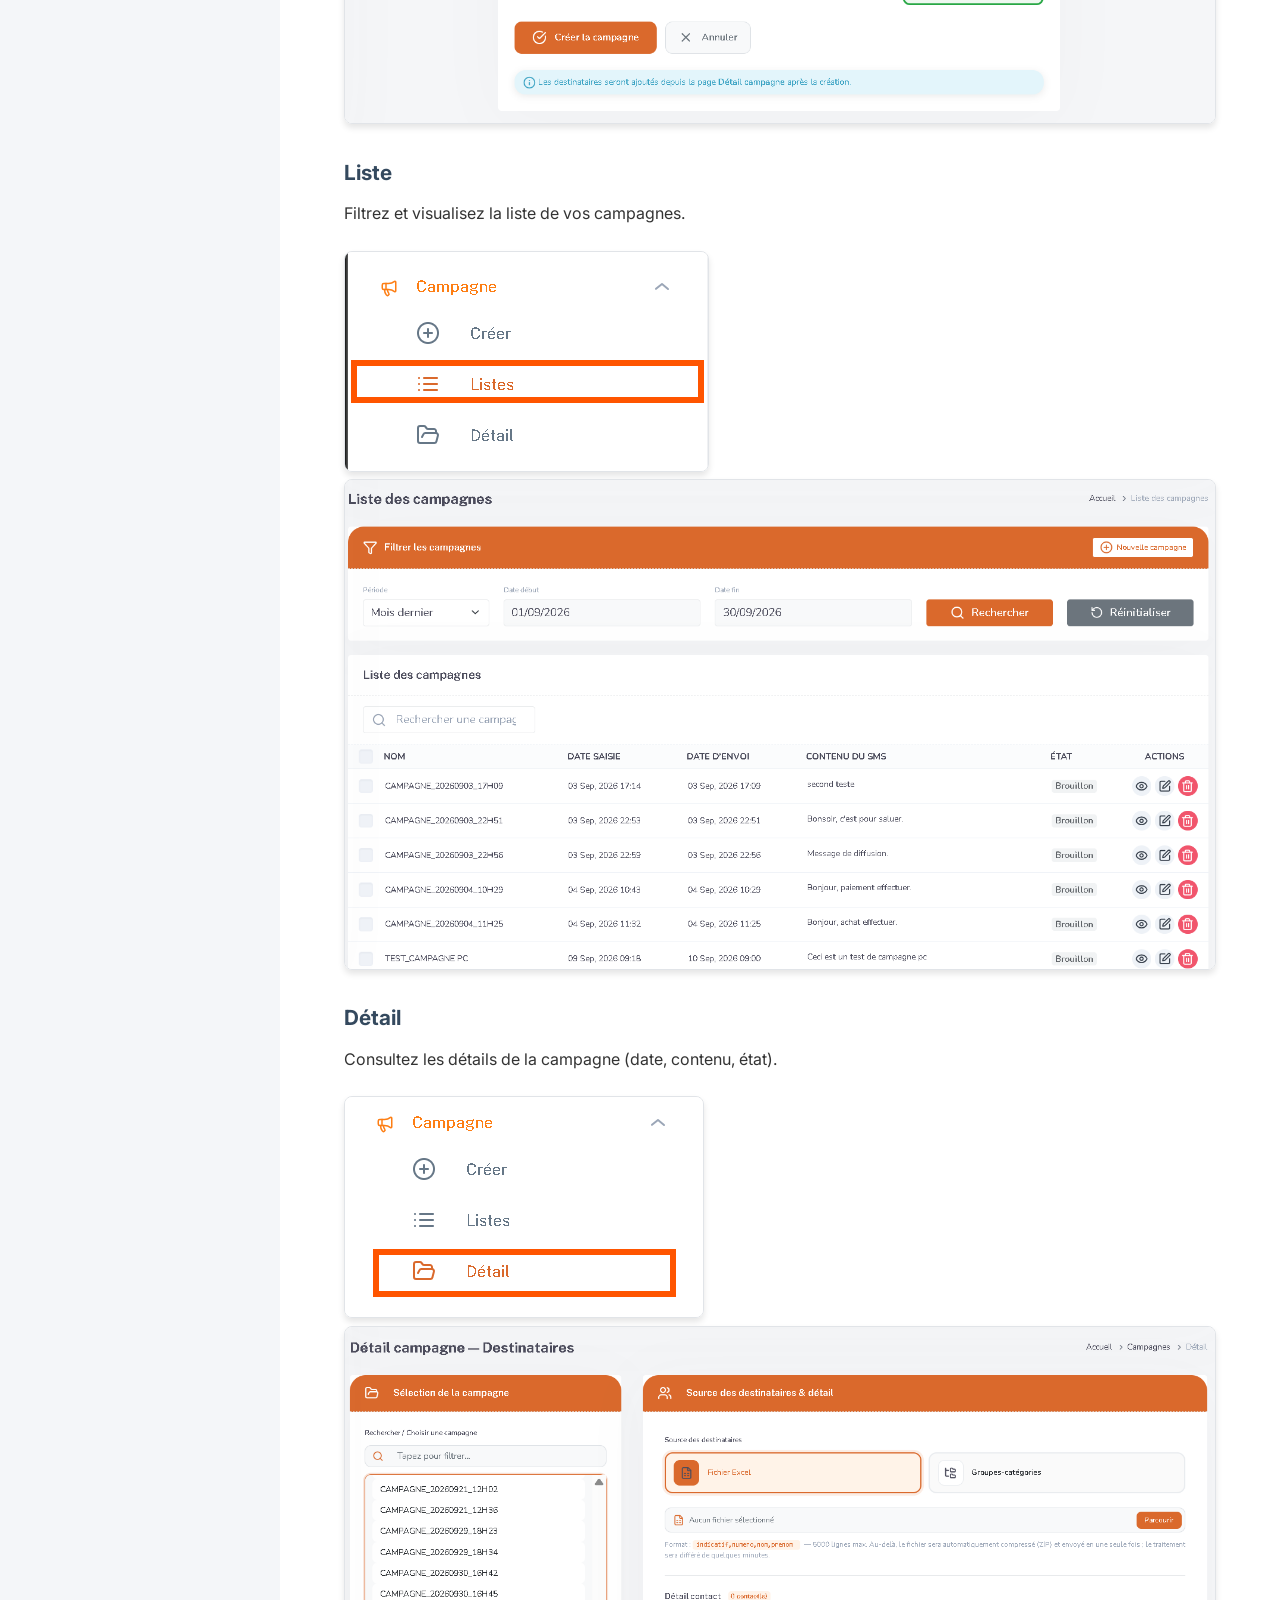
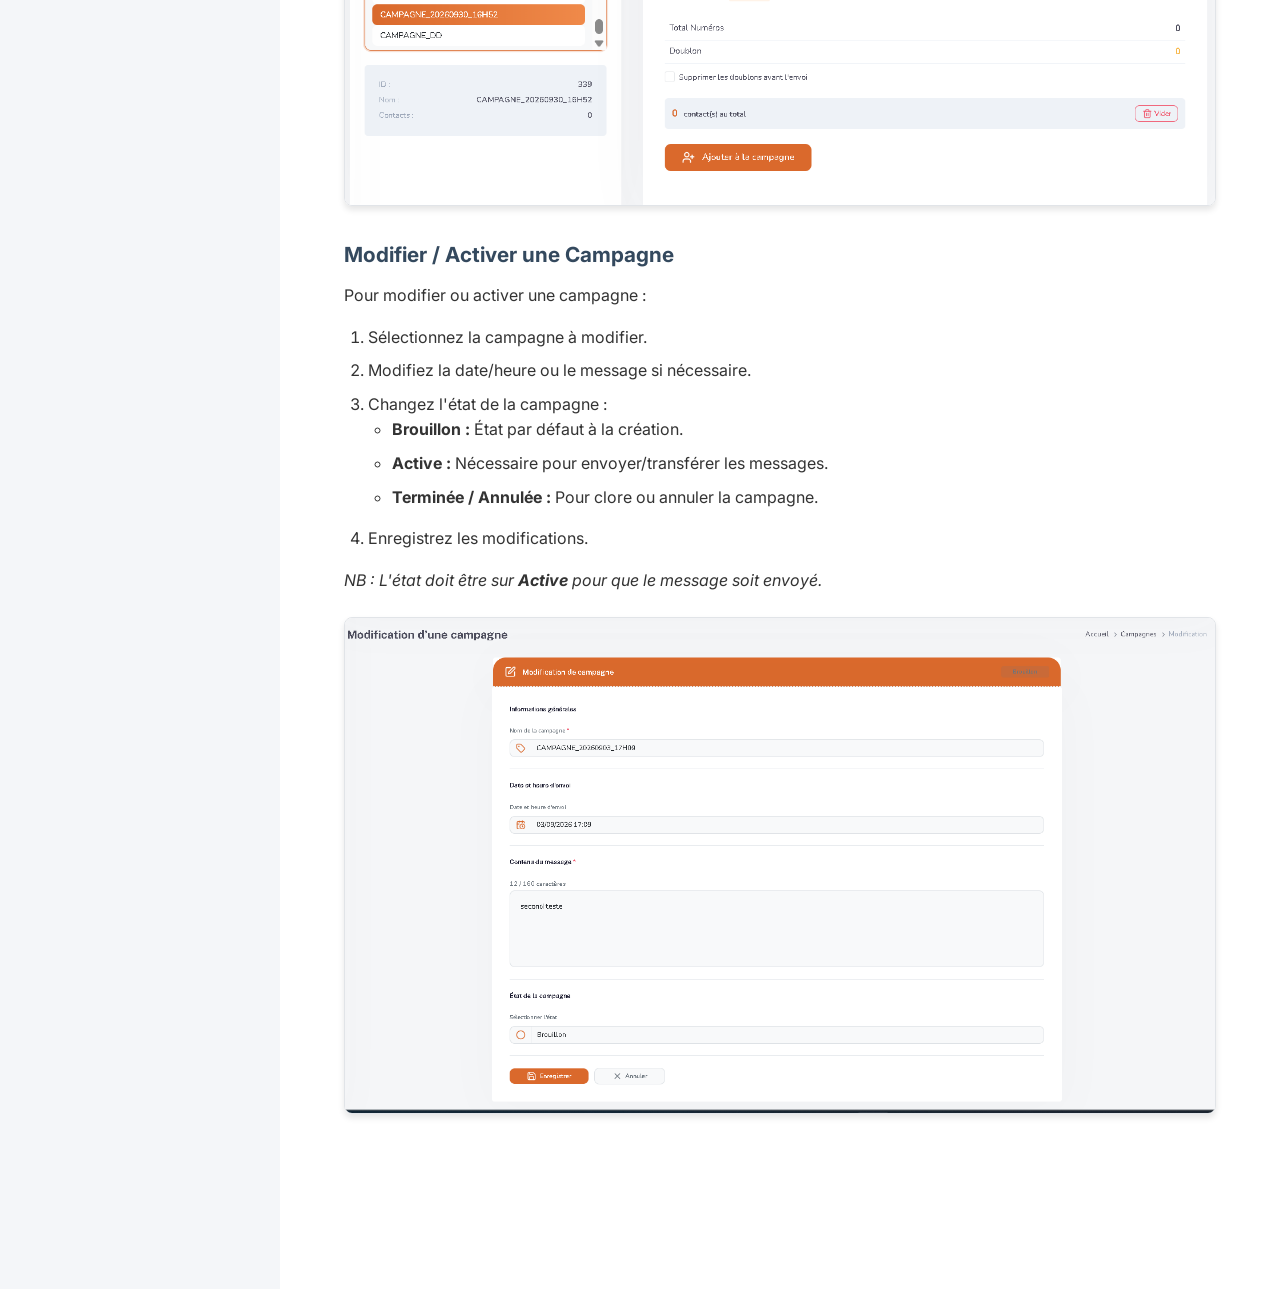
==== commit 43b1d8fa: "Update translation" ====
--- a/index.html
+++ b/index.html
@@ -19,13 +19,12 @@
             <div class="logo">
                 <img src="images/logo.png" alt="Logo Natyabip" class="sidebar-logo">
                 <p data-translate="user_guide">Guide Utilisateur v2</p>
-                <a href="Guide NATYABIP V2.pdf" download class="btn-down" data-translate="download_pdf">Télécharger
-                
+                <a href="Guide NATYABIP V2.pdf" download class="btn-down" data-translate="download_pdf">Télécharger</a>
             </div>
 
             <div class="lang-switch">
-                <button class="btn-lang active" onclick="setLanguage('fr')">FR</button>
-                <button class="btn-lang" onclick="setLanguage('en')">EN</button>
+                <button class="btn-lang active" data-lang="fr" onclick="setLanguage('fr')" aria-pressed="true">FR</button>
+                <button class="btn-lang" data-lang="en" onclick="setLanguage('en')" aria-pressed="false">EN</button>
             </div>
 
            <ul>
